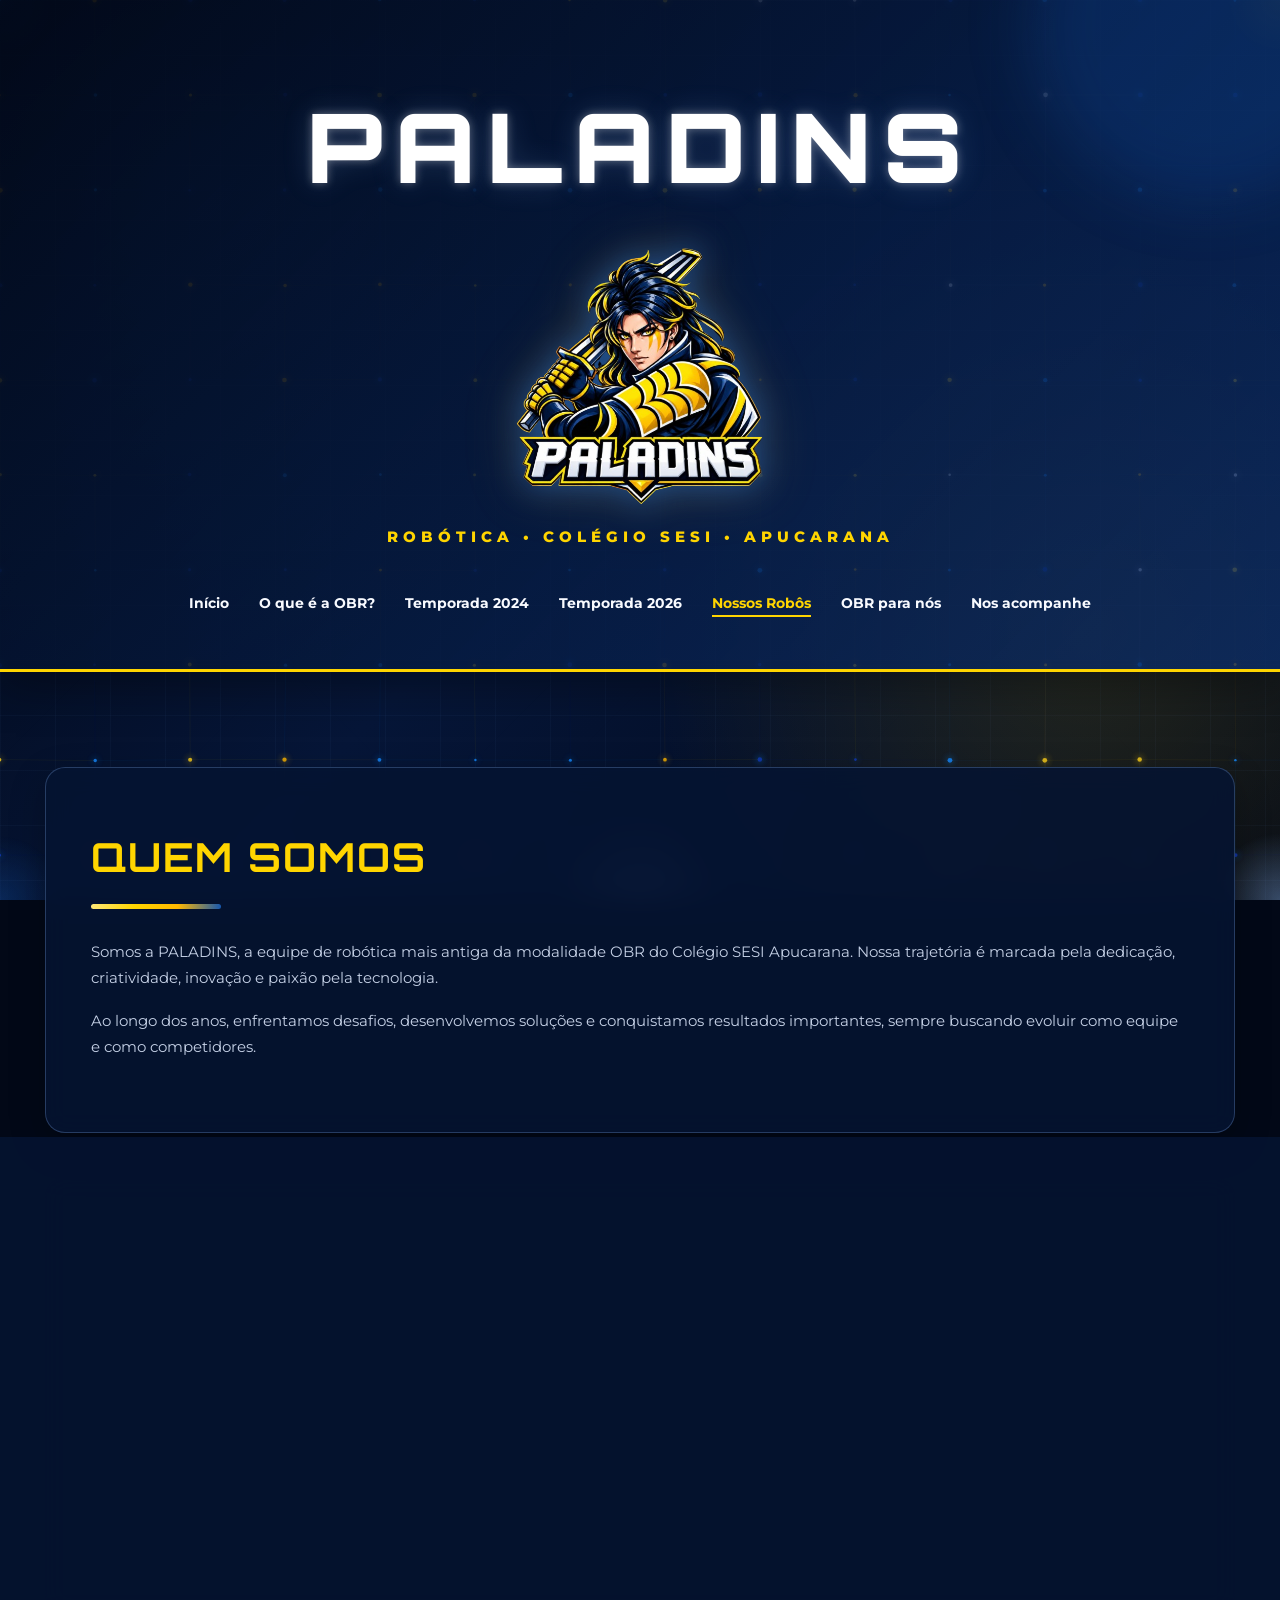
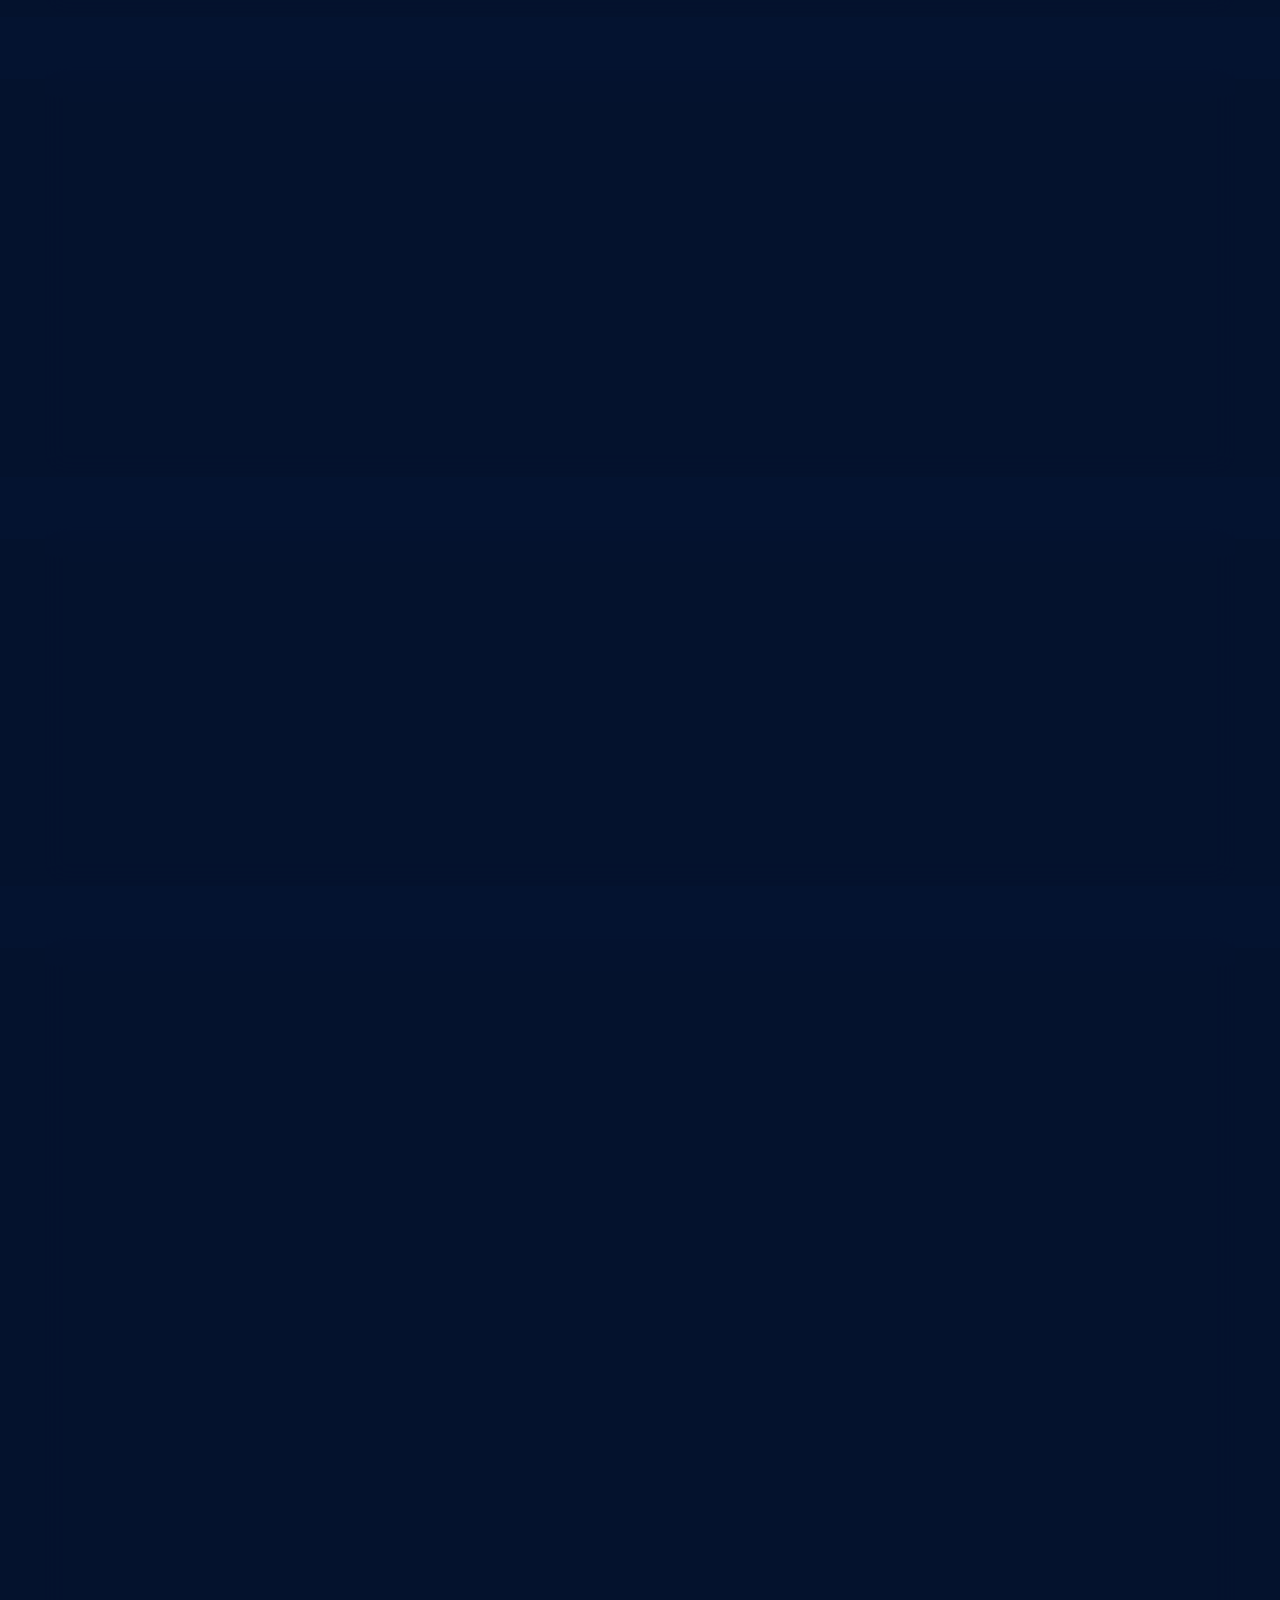
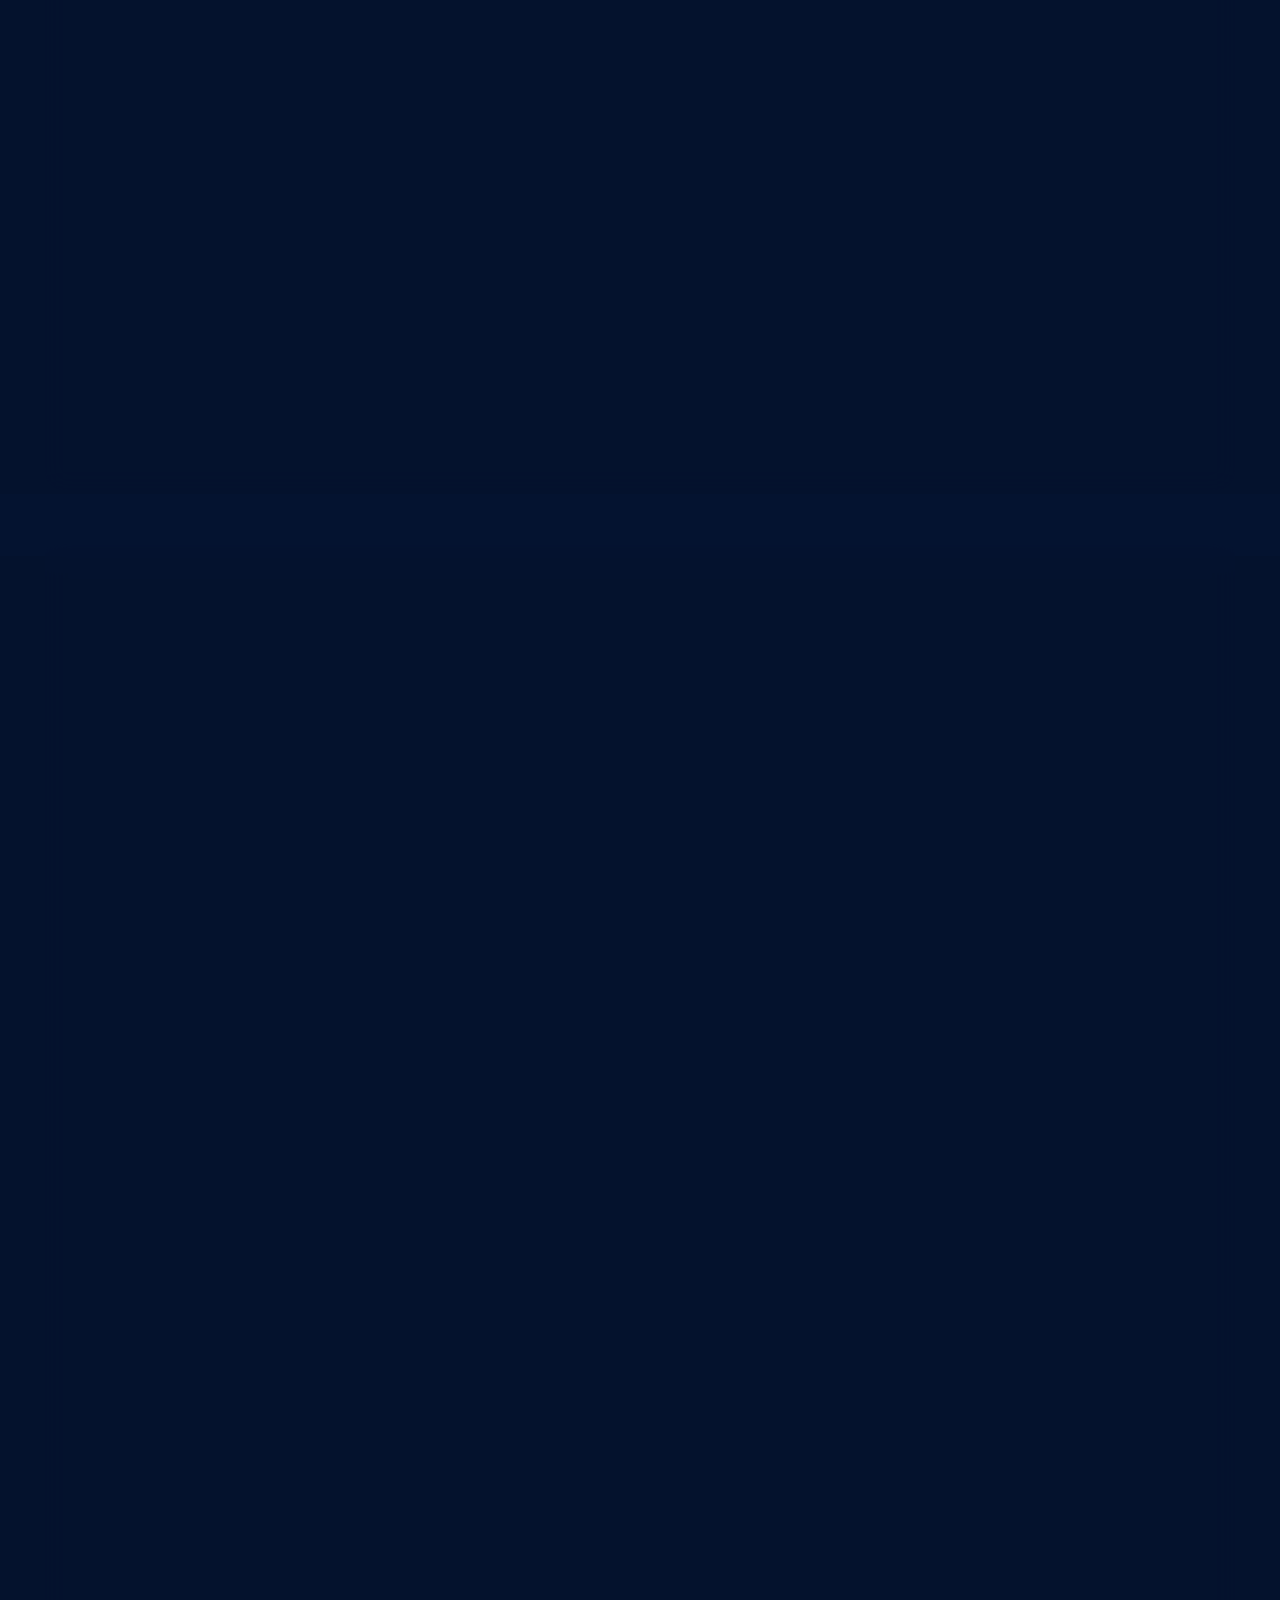
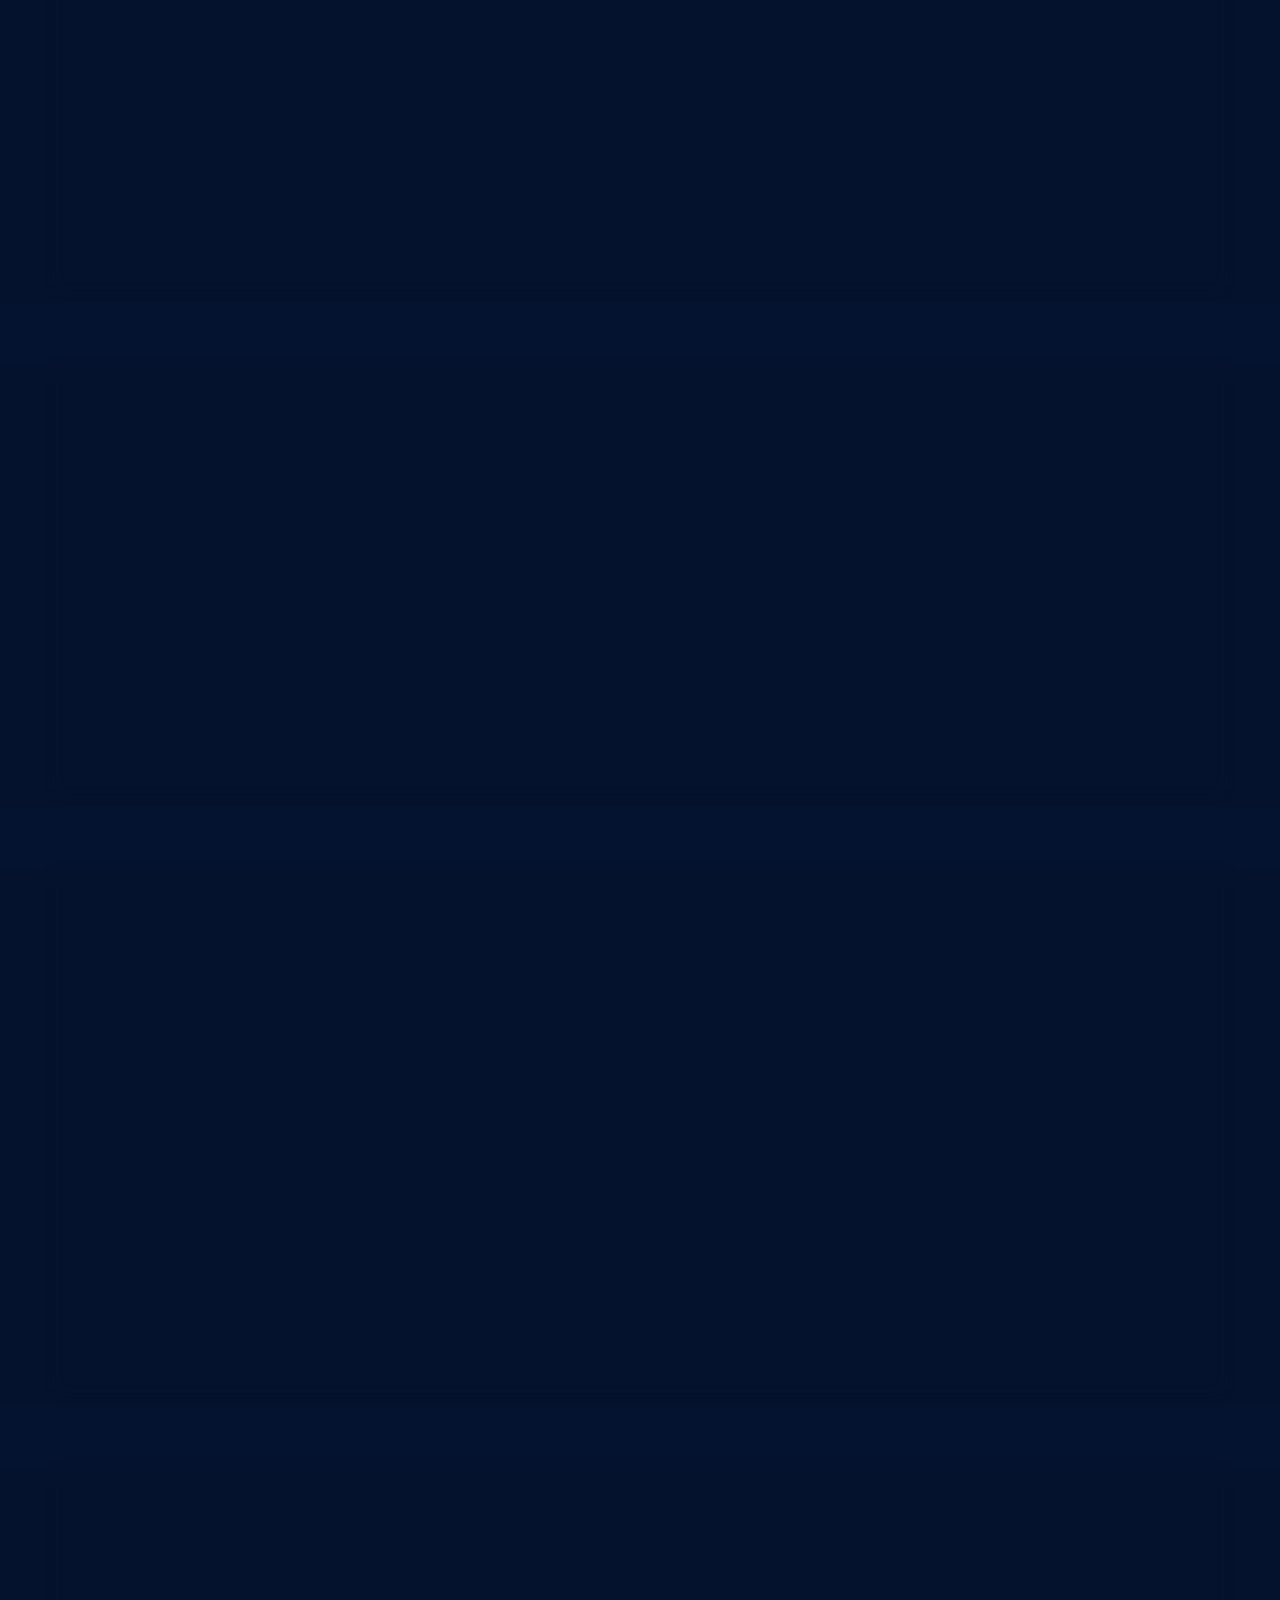
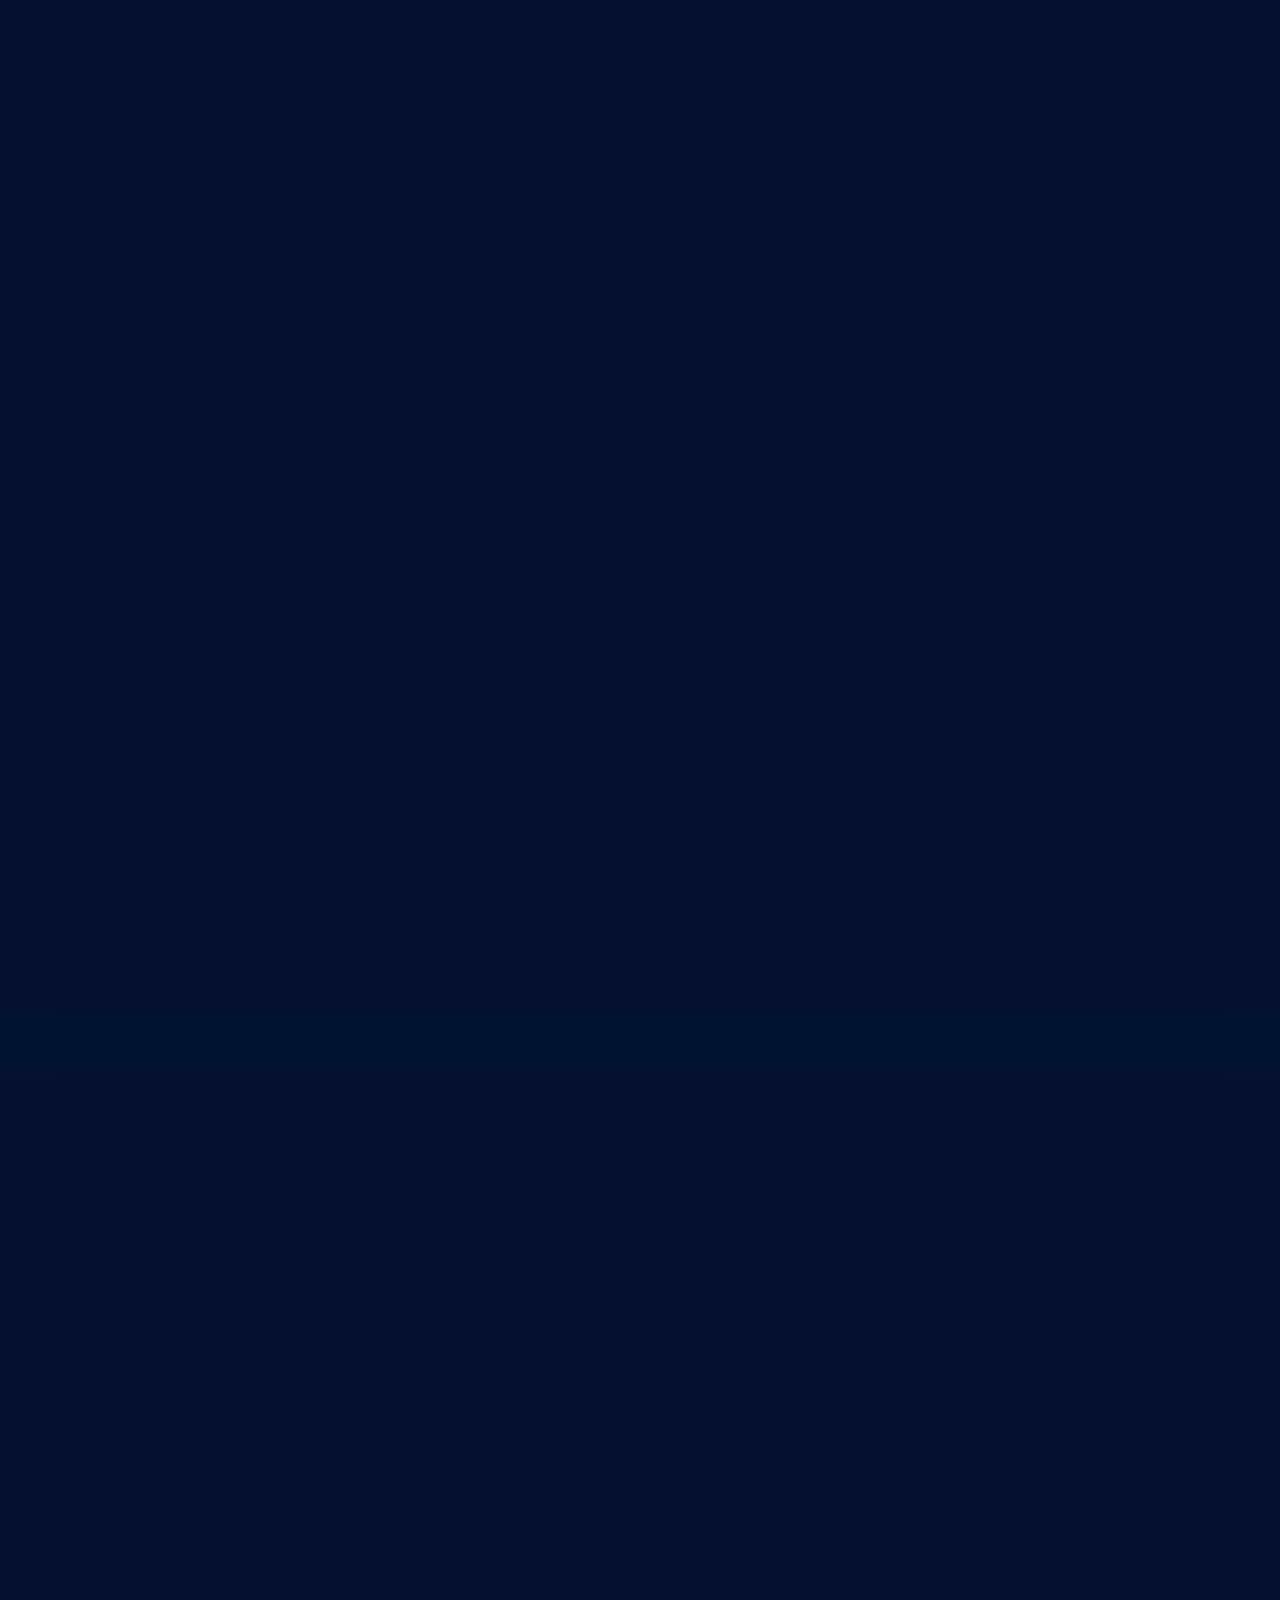
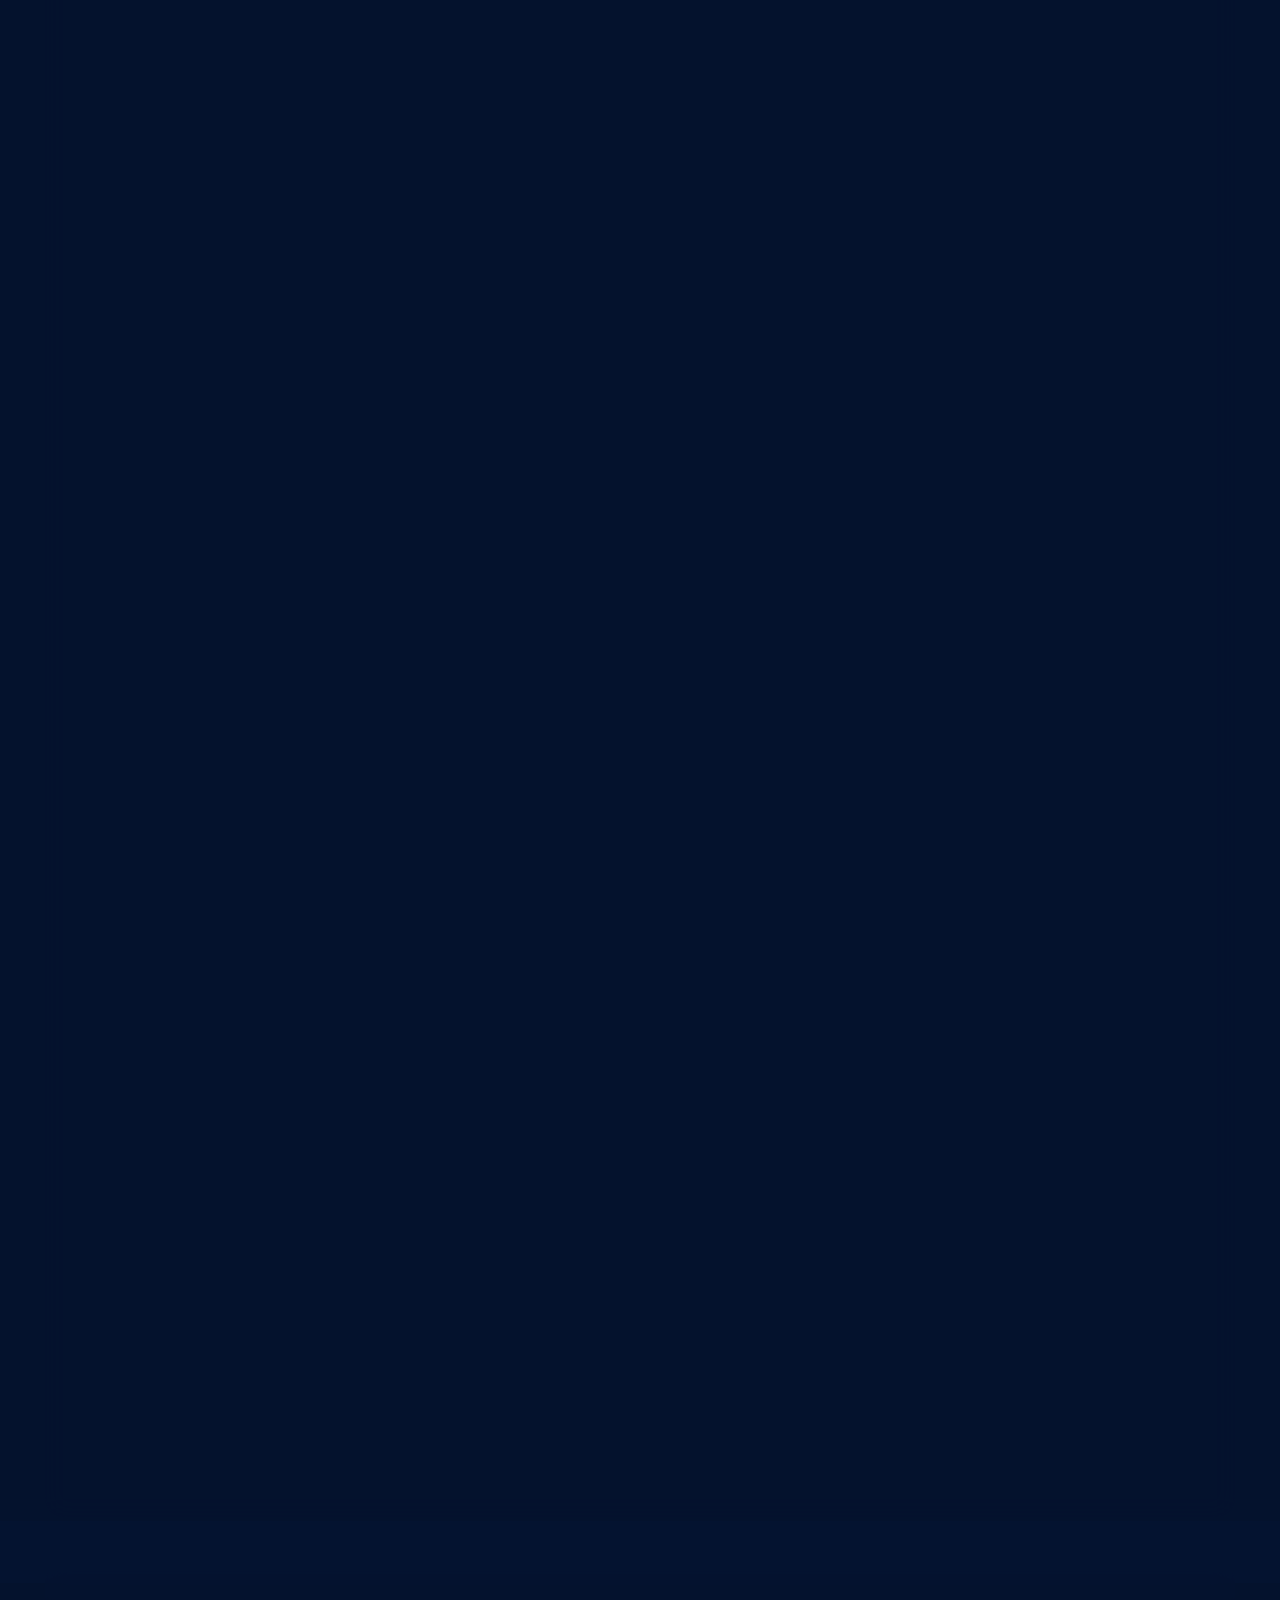
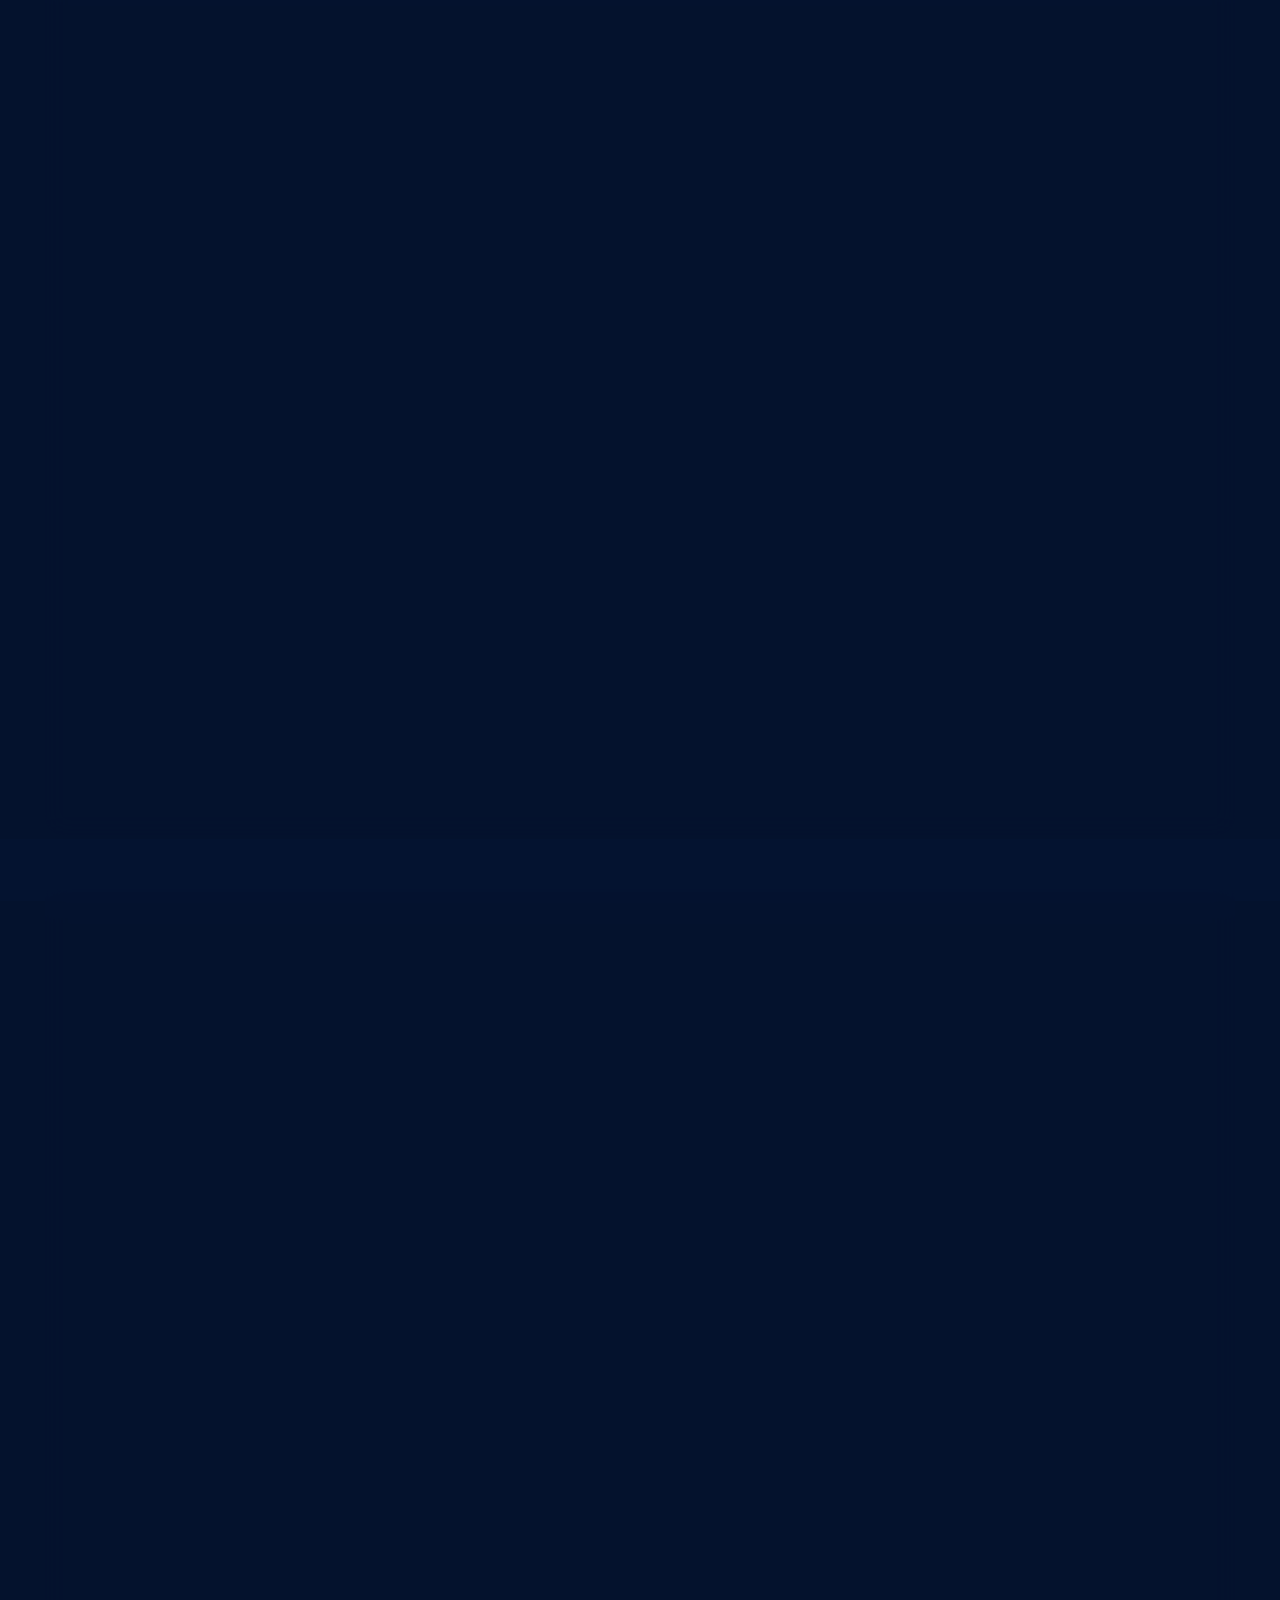
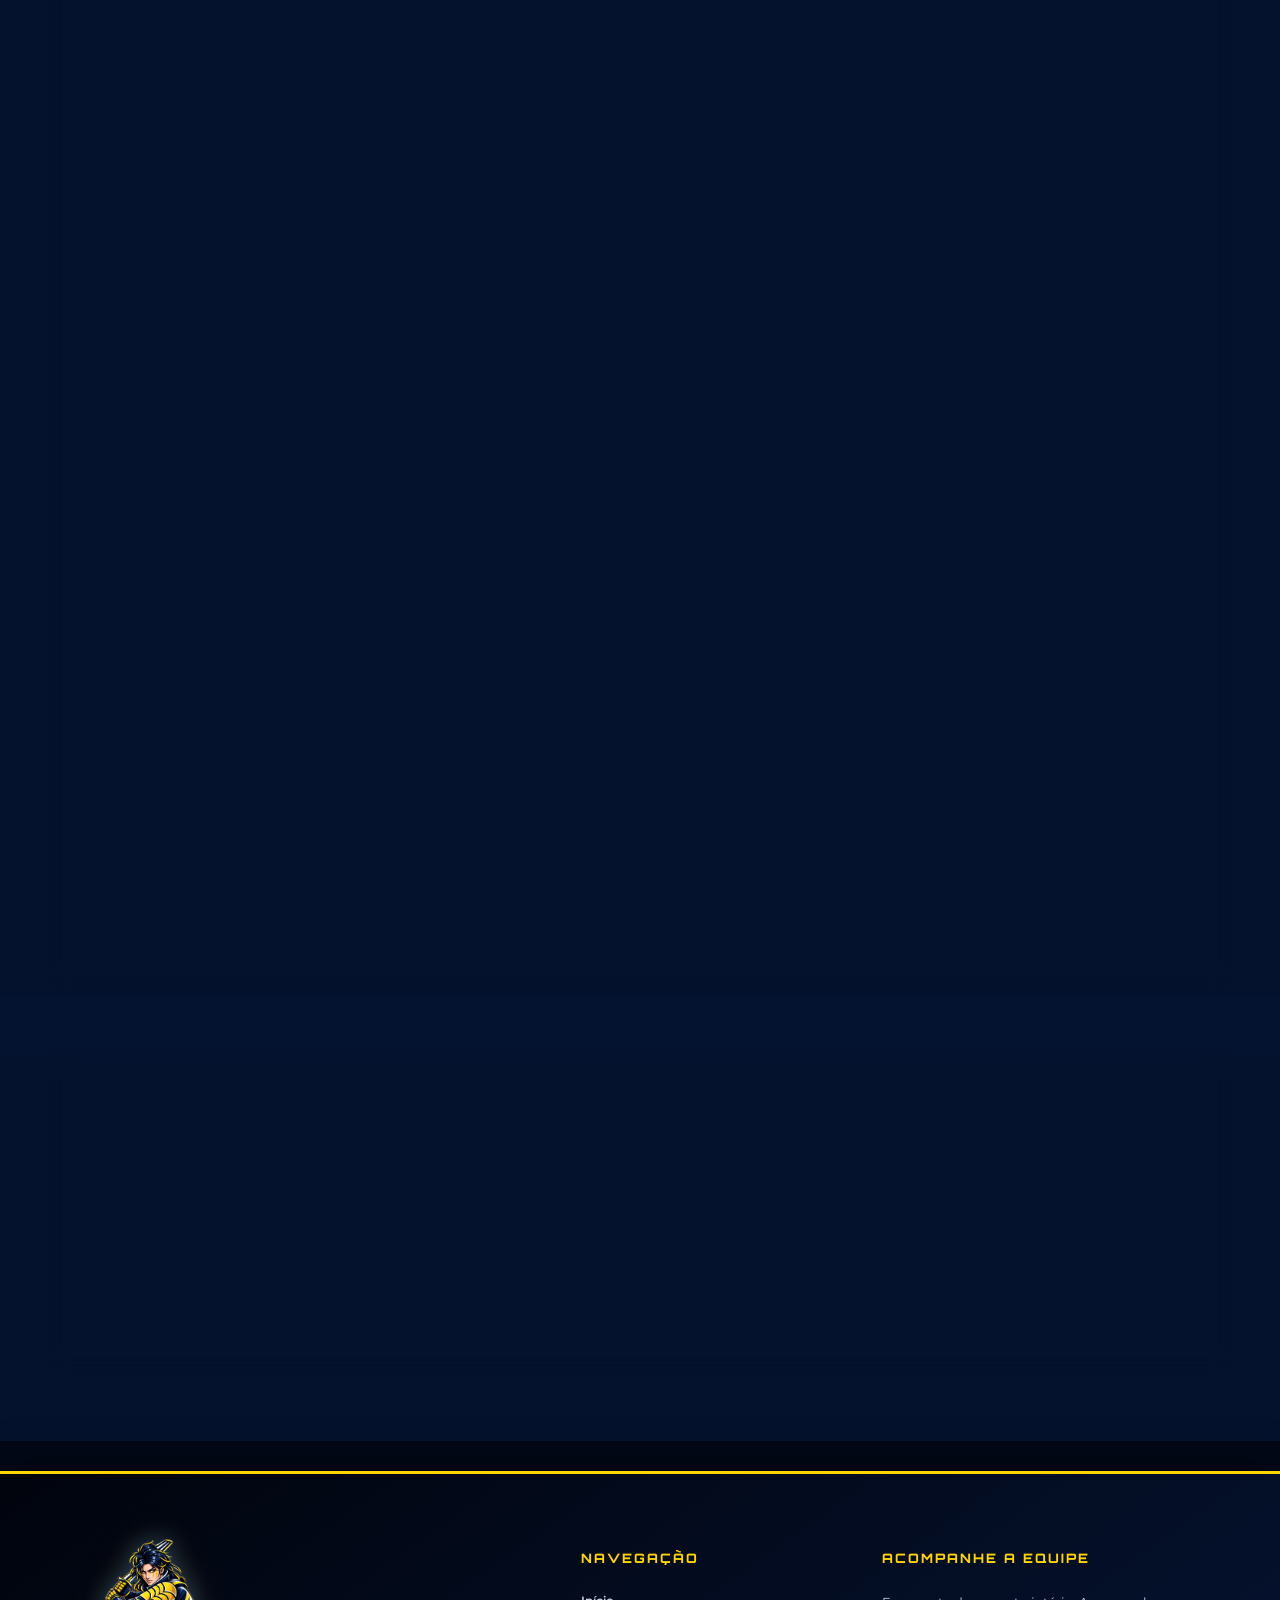
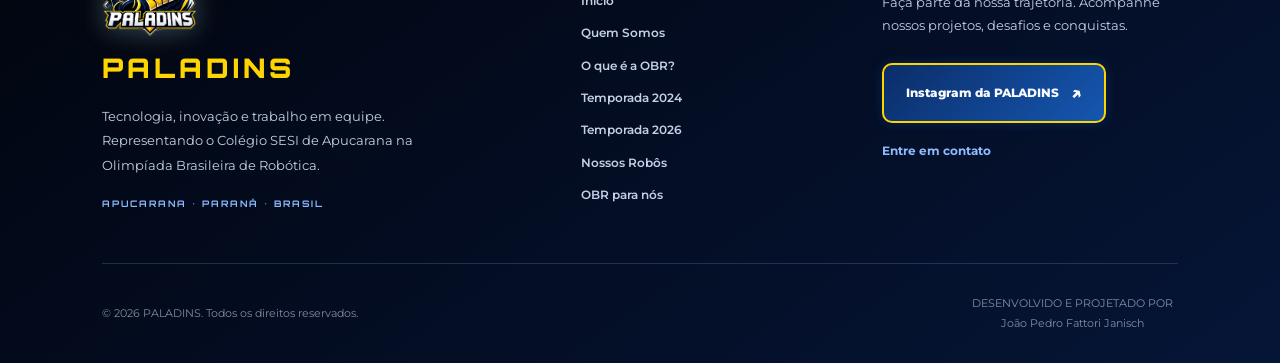
==== index.html @ 12ad0ab1 "arrumando erros gerail" ====
<!DOCTYPE html>
<html lang="pt-BR">


<head>
    <meta charset="UTF-8">
    <meta name="viewport" content="width=device-width, initial-scale=1.0">

    <meta name="description" content="Conheça a PALADINS, equipe de robótica do Colégio SESI de Apucarana, Paraná. Descubra nossa história, conquistas na Olimpíada Brasileira de Robótica (OBR), integrantes e evolução dos nossos robôs.">

    <link rel="icon" type="image/png" sizes="512x512" href="/Site-PALADINS/img/favicon.png?v=2">

    <meta name="keywords" content="PALADINS, equipe PALADINS, robótica, Colégio SESI, Apucarana, OBR, Olimpíada Brasileira de Robótica, robótica educacional, LEGO Spike Prime, LEGO Mindstorms EV3">

    <meta name="author" content="Equipe PALADINS">
    <meta name="robots" content="index, follow">
    <meta name="theme-color" content="#071A52">

    <meta property="og:type" content="website">
    <meta property="og:title" content="PALADINS | Equipe de Robótica do Colégio SESI">
    <meta property="og:description" content="Conheça a trajetória, os integrantes, os robôs e as conquistas da PALADINS na Olimpíada Brasileira de Robótica.">
    <meta property="og:locale" content="pt_BR">

    <title>PALADINS | Equipe de Robótica do Colégio SESI de Apucarana</title>

    <link rel="preconnect" href="https://fonts.googleapis.com">
    <link rel="preconnect" href="https://fonts.gstatic.com" crossorigin>

    <link href="https://fonts.googleapis.com/css2?family=Dancing+Script:wght@600;700&display=swap" rel="stylesheet">

    <link rel="stylesheet" href="./styles.css">
</head>


<body>

    <canvas id="fundo-interativo" aria-hidden="true"></canvas>

    <!-- CABEÇALHO -->

    <header id="inicio">

        <h1>PALADINS</h1>

        <img
            src="img/paladins_logo.png.png"
            alt="Logotipo oficial da equipe PALADINS de robótica do Colégio SESI"
            class="logo-equipe"
            fetchpriority="high"
        >

        <p>ROBÓTICA • COLÉGIO SESI • APUCARANA</p>

        <nav aria-label="Navegação principal">
            <ul>
                <li><a href="#inicio">Início</a></li>
                <li><a href="#obr">O que é a OBR?</a></li>
                <li><a href="#temporada-2024">Temporada 2024</a></li>
                <li><a href="#temporada-2026">Temporada 2026</a></li>
                <li><a href="#robo">Nossos Robôs</a></li>
                <li><a href="#depoimentos">OBR para nós</a></li>
                <li><a href="#nos-acompanhe">Nos acompanhe</a></li>
            </ul>
        </nav>

    </header>


    <!-- CONTEÚDO PRINCIPAL -->

    <main id="conteudo-principal">

        <!-- 1. APRESENTAÇÃO -->

        <section id="apresentacao" aria-labelledby="titulo-apresentacao">

            <h2 id="titulo-apresentacao">Quem Somos</h2>

            <p>
                Somos a PALADINS, a equipe de robótica mais antiga
                da modalidade OBR do Colégio SESI Apucarana. Nossa trajetória
                é marcada pela dedicação, criatividade, inovação
                e paixão pela tecnologia.
            </p>

            <p>
                Ao longo dos anos, enfrentamos desafios, desenvolvemos
                soluções e conquistamos resultados importantes,
                sempre buscando evoluir como equipe e como competidores.
            </p>

        </section>


        <!-- 2. O QUE É A OBR? -->

        <section id="obr" aria-labelledby="titulo-obr">

            <h2 id="titulo-obr">O Que é a OBR?</h2>

            <p>
                A Olimpíada Brasileira de Robótica (OBR) é uma
                competição educacional que busca incentivar o
                interesse dos estudantes pela ciência, tecnologia
                e engenharia por meio da robótica.
            </p>

            <p>
                Na modalidade prática, as equipes devem construir
                e programar robôs autônomos capazes de percorrer
                uma arena, seguir trajetos, superar obstáculos
                e realizar missões de resgate, simulando situações
                de emergência.
            </p>

            <p>
                Para isso, os participantes precisam aplicar
                conhecimentos de montagem, eletrônica, programação
                e estratégia, além de desenvolver criatividade,
                raciocínio lógico e trabalho em equipe.
            </p>

        </section>


        <!-- 3. TEMPORADA 2024 -->

        <section id="temporada-2024" aria-labelledby="titulo-temporada-2024">

            <h2 id="titulo-temporada-2024">Temporada 2024</h2>

            <h3>O Início de uma Grande Conquista</h3>

            <p>
                Em 2024, a PALADINS participou da Olimpíada Brasileira
                de Robótica utilizando o LEGO Mindstorms EV3.
                Foi uma temporada de muito aprendizado, dedicação
                e desenvolvimento de habilidades em montagem,
                programação e estratégia.
            </p>

            <p>
                Durante essa jornada, trabalhamos juntos para
                construir e aperfeiçoar nosso robô, enfrentando
                os desafios da competição e buscando alcançar
                os melhores resultados.
            </p>

        </section>


        <!-- 4. CONQUISTAS 2024 -->

        <section id="conquistas-2024" aria-labelledby="titulo-conquistas-2024">

            <h2 id="titulo-conquistas-2024">Conquistas de 2024</h2>

            <article>

                <h3>Campeões Regionais N2</h3>

                <p>
                    Em 2024, a PALADINS conquistou o primeiro lugar
                    no campeonato N2 da fase Regional, demonstrando
                    dedicação, estratégia e trabalho em equipe.
                </p>

                <p>
                    Essa conquista marcou nossa trajetória e
                    fortaleceu nossa vontade de continuar evoluindo
                    na robótica.
                </p>

            </article>

        </section>


        <!-- 5. EQUIPE 2024 -->

        <section id="equipe-2024" aria-labelledby="titulo-equipe-2024">

            <h2 id="titulo-equipe-2024">Equipe PALADINS 2024</h2>

            <figure>

                <img
                    src="./img/Paladins 2024.jpeg"
                    alt="Fotografia dos integrantes da equipe PALADINS durante a temporada de robótica de 2024"
                    loading="lazy"
                >

                <figcaption>
                    PALADINS — Temporada 2024
                </figcaption>

            </figure>

        </section>


        <!-- 6. INTEGRANTES 2024 -->

        <section id="integrantes-2024" aria-labelledby="titulo-integrantes-2024">

            <h2 id="titulo-integrantes-2024">Integrantes de 2024</h2>

            <article class="card-membro">

                <img
                    src="./img/Pedro 2024.png"
                    alt="Pedro Matheus Neto, integrante da PALADINS em 2024"
                    class="foto-membro"
                    loading="lazy"
                >

                <h3>Pedro Matheus Neto</h3>

                <p>
                    <strong>Função:</strong> Programador e soltador.
                </p>

                <a
                    href="https://www.instagram.com/pedromatheusneto1/"
                    target="_blank"
                    rel="noopener noreferrer"
                    class="botao-instagram"
                    aria-label="Instagram de Pedro Matheus Neto"
                >
                    Instagram
                </a>

            </article>


            <article class="card-membro">

                <img
                    src="./img/Cauê 2024.png"
                    alt="Cauê Gabriel Carvalho da Silva, integrante da PALADINS em 2024"
                    class="foto-membro"
                    loading="lazy"
                >

                <h3>Cauê Gabriel Carvalho da Silva</h3>

                <p>
                    <strong>Função:</strong> Montador.
                </p>

                <a
                    href="https://www.instagram.com/cauegabrielcs/"
                    target="_blank"
                    rel="noopener noreferrer"
                    class="botao-instagram"
                    aria-label="Instagram de Cauê Gabriel Carvalho da Silva"
                >
                    Instagram
                </a>

            </article>


            <article class="card-membro">

                <img
                    src="./img/João 2024.png"
                    alt="João Pedro Fattori Janisch, integrante da PALADINS em 2024"
                    class="foto-membro"
                    loading="lazy"
                >

                <h3>João Pedro Fattori Janisch</h3>

                <p>
                    <strong>Função:</strong> Programador principal.
                </p>

                <a
                    href="https://www.instagram.com/fattorijo_/"
                    target="_blank"
                    rel="noopener noreferrer"
                    class="botao-instagram"
                    aria-label="Instagram de João Pedro Fattori Janisch"
                >
                    Instagram
                </a>

            </article>

        </section>


        <!-- 7. TEMPORADA 2026 -->

        <section id="temporada-2026" aria-labelledby="titulo-temporada-2026">

            <h2 id="titulo-temporada-2026">Temporada 2026</h2>

            <h3>Uma Nova Fase, Novos Desafios</h3>

            <p>
                Em 2026, a PALADINS iniciou uma nova temporada
                com o objetivo de superar os resultados anteriores
                e continuar evoluindo na Olimpíada Brasileira
                de Robótica.
            </p>

            <p>
                A equipe passou por mudanças, aperfeiçoou suas
                estratégias e trabalhou continuamente no
                desenvolvimento de um robô mais compacto,
                funcional e eficiente.
            </p>

            <p>
                Foi uma temporada marcada por muito esforço,
                aprendizado e dedicação de todos os integrantes.
            </p>

        </section>


        <!-- 8. CONQUISTAS 2026 -->

        <section id="conquistas-2026" aria-labelledby="titulo-conquistas-2026">

            <h2 id="titulo-conquistas-2026">Conquistas de 2026</h2>

            <article>

                <h3>Campeões Estaduais N2</h3>

                <p>
                    Em 2026, conquistamos o primeiro lugar na
                    etapa N2 Estadual, garantindo nossa classificação
                    para o Campeonato Nacional da OBR, realizado
                    em João Pessoa, na Paraíba.
                </p>

            </article>


            <article>

                <h3>Um Marco para o Norte do Paraná</h3>

                <p>
                    A PALADINS também alcançou um marco histórico:
                    tornou-se a primeira equipe do Norte do Paraná
                    a participar da etapa Nacional da OBR.
                </p>

            </article>


            <blockquote>

                <p>
                    "Do Regional ao Estadual, e agora rumo ao Nacional.
                    Nossa história é feita de desafios, conquistas
                    e inovação!"
                </p>

            </blockquote>

        </section>


        <!-- 9. EQUIPE 2026 -->

        <section id="equipe-2026" aria-labelledby="titulo-equipe-2026">

            <h2 id="titulo-equipe-2026">Equipe PALADINS 2026</h2>

            <figure>

                <img
                    src="./img/Paladins 2026.jpeg"
                    alt="Fotografia dos integrantes da equipe PALADINS durante a temporada de robótica de 2026"
                    loading="lazy"
                >

                <figcaption>
                    PALADINS — Temporada 2026
                </figcaption>

            </figure>

        </section>


        <!-- 10. INTEGRANTES 2026 -->

        <section id="integrantes-2026" aria-labelledby="titulo-integrantes-2026">

            <h2 id="titulo-integrantes-2026">Integrantes de 2026</h2>

            <article class="card-membro">

                <img
                    src="./img/Cauê 2026.png"
                    alt="Cauê Gabriel Carvalho da Silva, integrante da PALADINS em 2026"
                    class="foto-membro"
                    loading="lazy"
                >

                <h3>Cauê Gabriel Carvalho da Silva</h3>

                <p>
                    <strong>Função:</strong> Montador.
                </p>

                <a
                    href="https://www.instagram.com/cauegabrielcs/"
                    target="_blank"
                    rel="noopener noreferrer"
                    class="botao-instagram"
                    aria-label="Instagram de Cauê Gabriel Carvalho da Silva"
                >
                    Instagram
                </a>

            </article>


            <article class="card-membro">

                <img
                    src="./img/Clara 2026.png"
                    alt="Clara Beatriz Kern Marques, integrante da PALADINS em 2026"
                    class="foto-membro"
                    loading="lazy"
                >

                <h3>Clara Beatriz Kern Marques</h3>

                <p>
                    <strong>Função:</strong> Marketing.
                </p>

                <a
                    href="https://www.instagram.com/clarabeatrixz_/"
                    target="_blank"
                    rel="noopener noreferrer"
                    class="botao-instagram"
                    aria-label="Instagram de Clara Beatriz Kern Marques"
                >
                    Instagram
                </a>

            </article>


            <article class="card-membro">

                <img
                    src="./img/João 2026.png"
                    alt="João Pedro Fattori Janisch, integrante da PALADINS em 2026"
                    class="foto-membro"
                    loading="lazy"
                >

                <h3>João Pedro Fattori Janisch</h3>

                <p>
                    <strong>Função:</strong> Programador.
                </p>

                <a
                    href="https://www.instagram.com/fattorijo_/"
                    target="_blank"
                    rel="noopener noreferrer"
                    class="botao-instagram"
                    aria-label="Instagram de João Pedro Fattori Janisch"
                >
                    Instagram
                </a>

            </article>


            <article class="card-membro">

                <img
                    src="./img/Duda 2026.png"
                    alt="Maria Eduarda Veroneze de Mello, integrante da PALADINS em 2026"
                    class="foto-membro"
                    loading="lazy"
                >

                <h3>Maria Eduarda Veroneze de Mello</h3>

                <p>
                    <strong>Função:</strong> Soltadora.
                </p>

                <a
                    href="https://www.instagram.com/duda__veroneze/"
                    target="_blank"
                    rel="noopener noreferrer"
                    class="botao-instagram"
                    aria-label="Instagram de Maria Eduarda Veroneze de Mello"
                >
                    Instagram
                </a>

            </article>

        </section>


        <!-- 11. A EVOLUÇÃO DO NOSSO ROBÔ -->

        <section id="robo" aria-labelledby="titulo-robo">

            <h2 id="titulo-robo">A evolução do nosso robô</h2>

            <p>
                A evolução da PALADINS também pode ser observada
                na construção dos nossos robôs. A cada temporada,
                buscamos melhorar nossos projetos, aprimorar
                nossas estratégias e explorar novas possibilidades.
            </p>

            <h3>Transição para o LEGO Spike Prime</h3>

            <p>
                Em 2024 utilizamos o LEGO Mindstorms EV3 e posteriormente,
                migramos para o LEGO Spike Prime, uma plataforma mais recente,
                com sensores e motores que ampliaram nossas possibilidades
                de construção e programação.
            </p>

            <h3>Temporada 2026 — Evolução e Aperfeiçoamento</h3>

            <p>
                Durante a temporada de 2026, nosso robô passou
                por diversas reconstruções e melhorias.
                Trabalhamos continuamente para alcançar uma
                estrutura mais compacta, funcional e eficiente,
                aproveitando da melhor maneira os recursos
                disponíveis.
            </p>

            <div class="galeria-robos">

                <figure>

                    <img
                        src="./img/Robô regional 2026.png"
                        alt="Robô da equipe PALADINS utilizado na fase Regional da OBR de 2026"
                        loading="lazy"
                    >

                    <figcaption>
                        Robô Regional 2026
                    </figcaption>

                </figure>


                <figure>

                    <img
                        src="./img/Robô estadual 2026.png"
                        alt="Robô da equipe PALADINS utilizado na fase Estadual da OBR de 2026"
                        loading="lazy"
                    >

                    <figcaption>
                        Robô Estadual 2026
                    </figcaption>

                </figure>


                <figure>

                    <img
                        src="./img/Robô nacional 2026.png"
                        alt="Robô da equipe PALADINS utilizado na etapa Nacional da OBR de 2026"
                        loading="lazy"
                    >

                    <figcaption>
                        Robô Nacional 2026
                    </figcaption>

                </figure>

            </div>

        </section>


        <!-- 12. OBR PARA NÓS -->

        <section id="depoimentos" aria-labelledby="titulo-depoimentos">

            <h2 id="titulo-depoimentos">OBR para nós</h2>

            <p>
                A robótica vai muito além de construir e programar
                robôs. Ela representa aprendizado, superação,
                amizade, responsabilidade e experiências que
                levamos para a vida.
            </p>


            <article class="card-membro">

                <img
                    src="./img/Cauê 2026.png"
                    alt="Cauê Gabriel Carvalho da Silva"
                    class="foto-membro"
                    loading="lazy"
                >

                <h3>Cauê Gabriel</h3>

                <blockquote>

                    <p>
                        "A OBR foi uma experiência muito marcante para mim. Foi um lugar onde pude me descobrir melhor, evoluir e fazer várias amizades novas. Ela me proporcionou mais conhecimento sobre as áreas tecnológicas envolvidas na robótica e me ensinou a ter persistência diante das dificuldades. Além disso, desenvolvi minha criatividade e comunicação, criando também mais confiança e conforto dentro dessa área."
                    </p>

                </blockquote>

            </article>


            <article class="card-membro">

                <img
                    src="./img/Clara 2026.png"
                    alt="Clara Beatriz Kern Marques"
                    class="foto-membro"
                    loading="lazy"
                >

                <h3>Clara Beatriz</h3>

                <blockquote>

                    <p>
                        "A robótica para mim abriu várias portas na minha vida, me proporcionou amizades e vários momentos com os meus amigos, tanto na OBR quanto em outros eventos de robótica. Ganhar o prêmio na competição foi um momento incrível e cheio de emoções, e tenho certeza que essa competição vai abrir outras portas em minha vida! Sou muito grata por tudo!🤍"
                    </p>

                </blockquote>

            </article>


            <article class="card-membro">

                <img
                    src="./img/João 2026.png"
                    alt="João Pedro Fattori Janisch"
                    class="foto-membro"
                    loading="lazy"
                >

                <h3>João Pedro</h3>

                <blockquote>

                    <p>
                        "A Robótica foi um divisor de águas na minha vida! Mudou a minha perspectiva do mundo, abriu minha mente para grandes oportunidades e através da robótica eu descobri que me esforçando sou capaz de fazer coisas que nem imagino. Nesse tempo construí amizades e vivi momentos que me acompanharão por toda a vida!"
                    </p>

                </blockquote>

            </article>


            <article class="card-membro">

                <img
                    src="./img/Duda 2026.png"
                    alt="Maria Eduarda Veroneze de Mello"
                    class="foto-membro"
                    loading="lazy"
                >

                <h3>Maria Eduarda</h3>

                <blockquote>

                    <p>
                        "Pra mim a OBR foi uma experiência inexplicável, que marcou a minha vida de diversas formas, demonstrou pra mim que todo esforço e dedicação no final vale a pena, que viver isso ao lado das pessoas certas torna tudo ainda mais especial, mostrou que a robótica é uma grande porta para novas oportunidades e novas experiências!"
                    </p>

                </blockquote>

            </article>

        </section>

        <!-- 13. NOS ACOMPANHE -->

        <section id="nos-acompanhe" aria-labelledby="titulo-contato">

            <h2 id="titulo-contato">Nos Acompanhe</h2>

            <p>
                Acompanhe nossa trajetória, nossos projetos,
                desafios e conquistas nas redes sociais.
            </p>

            <a
                href="https://www.instagram.com/"
                target="_blank"
                rel="noopener noreferrer"
                class="botao-instagram"
                aria-label="Acessar o Instagram da equipe PALADINS"
            >
                Instagram da PALADINS
            </a>

        </section>

    </main>


    <!-- RODAPÉ ORGANIZADO -->

    <footer class="rodape">

        <div class="rodape-conteudo">


            <!-- COLUNA 1: IDENTIDADE -->

            <div class="rodape-identidade">

                <img
                    src="./img/paladins_logo.png.png"
                    alt="Logotipo da equipe PALADINS"
                    class="logo-rodape"
                    loading="lazy"
                >

                <h2>PALADINS</h2>

                <p>
                    Tecnologia, inovação e trabalho em equipe.
                    Representando o Colégio SESI de Apucarana
                    na Olimpíada Brasileira de Robótica.
                </p>

                <span class="rodape-localizacao">
                    APUCARANA • PARANÁ • BRASIL
                </span>

            </div>


            <!-- COLUNA 2: NAVEGAÇÃO -->

            <nav class="rodape-links" aria-label="Navegação do rodapé">

                <h3>NAVEGAÇÃO</h3>

                <a href="#inicio">Início</a>

                <a href="#apresentacao">Quem Somos</a>

                <a href="#obr">O que é a OBR?</a>

                <a href="#temporada-2024">Temporada 2024</a>

                <a href="#temporada-2026">Temporada 2026</a>

                <a href="#robo">Nossos Robôs</a>

                <a href="#depoimentos">OBR para nós</a>

            </nav>


            <!-- COLUNA 3: CONTATO -->

            <div class="rodape-redes" id="nos-acompanhe">

                <h3>ACOMPANHE A EQUIPE</h3>

                <p>
                    Faça parte da nossa trajetória.
                    Acompanhe nossos projetos, desafios
                    e conquistas.
                </p>

                <a
                    href="https://www.instagram.com/paladins_obr/"
                    target="_blank"
                    rel="noopener noreferrer"
                    class="botao-instagram-rodape"
                    aria-label="Acessar o Instagram da equipe PALADINS"
                >
                    <span>Instagram da PALADINS</span>
                    <span aria-hidden="true">↗</span>
                </a>

                <a href="#contato">
                    Entre em contato
                </a>

            </div>

        </div>


        <!-- DIVISÃO INFERIOR -->

        <div class="rodape-inferior">

            <p class="rodape-direitos">
                © 2026 PALADINS. Todos os direitos reservados.
            </p>


            <!-- ASSINATURA DO DESENVOLVEDOR -->

            <div class="assinatura">

                <span class="assinatura-titulo">
                    DESENVOLVIDO E PROJETADO POR
                </span>

                <span class="assinatura-nome">
                    João Pedro Fattori Janisch
                </span>

            </div>

        </div>

    </footer>


    <!-- JAVASCRIPT -->

    <script src="./script.js"></script>

</body>
</html>
---- styles.css ----
/* =========================================
   1. IMPORTAÇÃO DE FONTES
========================================= */

@import url('https://fonts.googleapis.com/css2?family=Montserrat:wght@400;500;600;700;800&family=Orbitron:wght@500;600;700;800;900&family=Dancing+Script:wght@600;700&display=swap');


/* =========================================
   2. PALETA DE CORES — PALADINS
========================================= */

:root {
    /* AZUIS */
    --azul-escuro: #020817;
    --azul-profundo: #061638;
    --azul-royal: #0B2D69;
    --azul-eletrico: #1557B0;
    --azul-claro: #8DBBFF;

    /* AMARELOS E DOURADOS */
    --amarelo: #FFD500;
    --dourado: #FFB800;
    --dourado-claro: #FFE878;

    /* CORES NEUTRAS */
    --branco: #F8FAFF;
    --cinza: #C4D0E5;

    /* CARDS */
    --fundo-card: rgba(5, 20, 49, 0.88);
    --borda-card: rgba(141, 187, 255, 0.25);

    --transicao: 0.35s ease;
}


/* =========================================
   3. RESET GLOBAL
========================================= */

* {
    margin: 0;
    padding: 0;
    box-sizing: border-box;
}

html {
    scroll-behavior: smooth;
    scroll-padding-top: 110px;
}

body {
    font-family: 'Montserrat', sans-serif;
    background: var(--azul-escuro);
    color: var(--branco);
    line-height: 1.7;
    overflow-x: hidden;
    isolation: isolate;
    position: relative;
    min-height: 100vh;
}


/* =========================================
   4. FUNDO BASE
========================================= */

body::before {
    content: "";
    position: fixed;
    inset: 0;
    z-index: -2;
    pointer-events: none;

    background:
        radial-gradient(circle at 15% 20%,
            rgba(21, 87, 176, 0.30),
            transparent 38%),

        radial-gradient(circle at 85% 70%,
            rgba(255, 213, 0, 0.13),
            transparent 35%),

        linear-gradient(
            135deg,
            #01040D,
            #061638,
            #020817
        );
}


/* =========================================
   5. MALHA DIGITAL + MÚLTIPLAS LUZES
========================================= */

body::after {
    content: "";
    position: fixed;
    inset: 0;
    z-index: -1;
    pointer-events: none;

    background-image:
        radial-gradient(circle 90px,
            rgba(141, 187, 255, 0.35),
            transparent 75%),

        radial-gradient(circle 75px,
            rgba(21, 87, 176, 0.35),
            transparent 75%),

        radial-gradient(circle 110px,
            rgba(141, 187, 255, 0.25),
            transparent 75%),

        radial-gradient(circle 70px,
            rgba(255, 213, 0, 0.20),
            transparent 75%),

        radial-gradient(circle 85px,
            rgba(21, 87, 176, 0.30),
            transparent 75%),

        linear-gradient(
            rgba(141, 187, 255, 0.035) 1px,
            transparent 1px
        ),

        linear-gradient(
            90deg,
            rgba(141, 187, 255, 0.035) 1px,
            transparent 1px
        );

    background-size:
        200% 200%,
        200% 200%,
        200% 200%,
        200% 200%,
        200% 200%,
        55px 55px,
        55px 55px;

    background-position:
        0% 0%,
        100% 100%,
        50% 0%,
        0% 100%,
        100% 0%,
        0 0,
        0 0;

    background-repeat:
        no-repeat,
        no-repeat,
        no-repeat,
        no-repeat,
        no-repeat,
        repeat,
        repeat;

    animation: luzMultiplas 35s ease-in-out infinite alternate;
}

@keyframes luzMultiplas {
    0% {
        background-position:
            0% 0%, 100% 100%, 50% 0%,
            0% 100%, 100% 0%, 0 0, 0 0;
    }

    25% {
        background-position:
            35% 25%, 70% 65%, 80% 30%,
            25% 75%, 90% 45%, 0 0, 0 0;
    }

    50% {
        background-position:
            100% 50%, 0% 30%, 30% 100%,
            80% 20%, 15% 80%, 0 0, 0 0;
    }

    75% {
        background-position:
            65% 100%, 40% 0%, 0% 50%,
            100% 80%, 55% 20%, 0 0, 0 0;
    }

    100% {
        background-position:
            20% 70%, 100% 20%, 70% 60%,
            40% 0%, 0% 100%, 0 0, 0 0;
    }
}


/* =========================================
   6. FUNDO INTERATIVO
========================================= */

#fundo-interativo {
    position: fixed;
    inset: 0;
    width: 100%;
    height: 100%;
    z-index: 0;
    pointer-events: none;
    opacity: 0.9;
}

header,
main,
footer {
    position: relative;
    z-index: 1;
}


/* =========================================
   7. SELEÇÃO DE TEXTO
========================================= */

::selection {
    background: var(--amarelo);
    color: var(--azul-escuro);
}


/* =========================================
   8. CABEÇALHO
========================================= */

header {
    position: relative;
    min-height: 550px;
    padding: 65px 7% 45px;

    display: flex;
    flex-direction: column;
    align-items: center;
    justify-content: center;

    text-align: center;
    overflow: hidden;

    background:
        linear-gradient(
            135deg,
            rgba(2, 8, 23, 0.92),
            rgba(11, 45, 105, 0.78)
        );

    border-bottom: 3px solid var(--amarelo);

    box-shadow:
        0 10px 45px rgba(0, 0, 0, 0.4);
}

header h1 {
    font-family: 'Orbitron', sans-serif;
    font-size: clamp(3rem, 8vw, 6rem);
    font-weight: 900;
    letter-spacing: 12px;
    color: #FFFFFF;

    text-shadow:
        0 0 10px rgba(255, 255, 255, 0.35),
        0 0 30px rgba(141, 187, 255, 0.2);

    transition: var(--transicao);
}

header h1:hover {
    color: var(--amarelo);

    text-shadow:
        0 0 10px rgba(255, 213, 0, 0.7),
        0 0 30px rgba(255, 184, 0, 0.5);
}

.logo-equipe {
    width: 250px;
    height: auto;
    margin: 20px 0;

    object-fit: contain;
    background: transparent;

    filter:
        drop-shadow(0 0 15px rgba(21, 87, 176, 0.7))
        drop-shadow(0 0 25px rgba(255, 184, 0, 0.2));

    transition: transform 0.5s ease;
}

.logo-equipe:hover {
    transform: scale(1.08) rotate(3deg);
}

header > p {
    color: var(--amarelo);
    font-size: 15px;
    font-weight: 800;
    letter-spacing: 5px;
    margin-bottom: 35px;
}


/* =========================================
   9. NAVEGAÇÃO
========================================= */

header nav {
    width: 100%;
    max-width: 1200px;
}

header nav ul {
    display: flex;
    justify-content: center;
    align-items: center;
    flex-wrap: wrap;
    gap: 30px;
    list-style: none;
}

header nav a {
    display: inline-block;
    position: relative;
    padding: 8px 0;

    color: var(--branco);
    text-decoration: none;
    font-size: 14px;
    font-weight: 700;

    background: transparent;
    border: none;
    border-radius: 0;

    transition: var(--transicao);
}

header nav a:hover,
header nav a.link-ativo {
    color: var(--amarelo);

    text-decoration: underline;
    text-decoration-color: var(--amarelo);
    text-decoration-thickness: 2px;
    text-underline-offset: 7px;
}

header nav a:focus-visible {
    outline: 2px solid var(--amarelo);
    outline-offset: 6px;
}


/* =========================================
   10. CONTEÚDO PRINCIPAL
========================================= */

main {
    width: 100%;
    max-width: 1250px;
    margin: 0 auto;
    padding: 50px 30px;
}

section {
    position: relative;
    margin: 45px 0;
    padding: 55px 45px;

    background: var(--fundo-card);

    border: 1px solid var(--borda-card);
    border-radius: 20px;

    box-shadow:
        0 12px 35px rgba(0, 0, 0, 0.25);

    backdrop-filter: blur(12px);

    transition:
        border-color 0.4s ease,
        box-shadow 0.4s ease,
        transform 0.4s ease;
}

section:hover {
    border-color: rgba(255, 213, 0, 0.65);

    box-shadow:
        0 15px 45px rgba(0, 0, 0, 0.3),
        0 0 25px rgba(21, 87, 176, 0.2);
}


/* =========================================
   11. TÍTULOS E TEXTOS
========================================= */

h2 {
    font-family: 'Orbitron', sans-serif;
    font-size: clamp(1.6rem, 4vw, 2.5rem);
    color: var(--amarelo);
    margin-bottom: 30px;
    text-transform: uppercase;
    letter-spacing: 2px;
    position: relative;
    padding-bottom: 18px;
}

h2::after {
    content: "";
    position: absolute;
    left: 0;
    bottom: 0;

    width: 130px;
    height: 5px;

    background: linear-gradient(
        90deg,
        #FFE878,
        #FFD500,
        #FFB800,
        #1557B0
    );

    border-radius: 10px;

    transition: width 0.4s ease;
}

section:hover h2::after {
    width: 165px;
}

h3 {
    font-family: 'Orbitron', sans-serif;
    font-size: 1.25rem;
    color: var(--azul-claro);
    margin: 25px 0 15px;
}

p {
    color: var(--cinza);
    font-size: 15px;
    margin-bottom: 18px;
}

strong {
    color: var(--amarelo);
}


/* =========================================
   12. IMAGENS GERAIS
========================================= */

figure {
    margin: 30px 0;
    text-align: center;
}

figure img {
    display: block;
    width: 100%;
    max-width: 850px;
    height: auto;
    margin: 0 auto;

    border-radius: 15px;
    border: 2px solid var(--azul-eletrico);

    box-shadow:
        0 10px 30px rgba(0, 0, 0, 0.35);

    transition:
        transform 0.45s ease,
        border-color 0.45s ease,
        box-shadow 0.45s ease;
}

figure img:hover {
    transform: scale(1.015);
    border-color: var(--amarelo);

    box-shadow:
        0 0 25px rgba(21, 87, 176, 0.45);
}

figcaption {
    color: var(--dourado-claro);
    font-size: 13px;
    font-weight: 700;
    margin-top: 15px;
    letter-spacing: 1px;
}


/* =========================================
   13. CARDS DOS INTEGRANTES
========================================= */

.card-membro {
    display: grid;

    grid-template-columns: minmax(0, 1fr) 260px;
    grid-template-rows: auto auto auto;

    align-items: center;
    column-gap: 35px;

    min-height: 310px;
    margin: 35px 0;

    padding: 30px 20px 0 25px;

    text-align: left;

    background:
        linear-gradient(
            145deg,
            rgba(11, 45, 105, 0.45),
            rgba(2, 8, 23, 0.95)
        );

    border: 1px solid var(--amarelo);
    border-radius: 18px;

    box-shadow:
        0 10px 30px rgba(0, 0, 0, 0.3);

    transition:
        transform 0.45s ease,
        border-color 0.45s ease,
        box-shadow 0.45s ease;
}

.card-membro:hover {
    transform: translateY(-5px);
    border-color: var(--azul-claro);

    box-shadow:
        0 15px 35px rgba(0, 0, 0, 0.4),
        0 0 20px rgba(21, 87, 176, 0.25);
}


/* =========================================
   14. FOTOS DOS INTEGRANTES
========================================= */

.card-membro .foto-membro {
    grid-column: 2;
    grid-row: 1 / 4;

    justify-self: center;
    align-self: end;

    position: relative;

    width: 260px;
    height: 310px;

    object-fit: contain;
    object-position: bottom center;

    border: none;
    border-radius: 0;

    filter: none;
    box-shadow: none;

    transform-origin: bottom center;

    transition:
        transform 0.45s ease,
        filter 0.45s ease;
}

.card-membro:hover .foto-membro {
    transform: scale(1.035);

    filter:
        drop-shadow(0 0 5px rgba(255, 232, 120, 0.85))
        drop-shadow(0 0 12px rgba(255, 213, 0, 0.65))
        drop-shadow(0 0 22px rgba(255, 184, 0, 0.4))
        drop-shadow(0 0 30px rgba(21, 87, 176, 0.35));
}


/* =========================================
   15. INFORMAÇÕES DOS INTEGRANTES
========================================= */

.card-membro h3 {
    grid-column: 1;
    margin: 0 0 18px;
    color: var(--amarelo);
}

.card-membro p {
    grid-column: 1;
    margin: 0 0 18px;
    text-align: justify;
}

.card-membro .botao-instagram {
    grid-column: 1;
    justify-self: start;
}


/* =========================================
   16. FOTOS DA EQUIPE DE 2026
========================================= */

#integrantes-2026 .card-membro {
    grid-template-columns: minmax(0, 1fr) 330px;
    min-height: 390px;
}

#integrantes-2026 .card-membro .foto-membro {
    width: 330px;
    height: 390px;
}

#integrantes-2026 .card-membro:hover .foto-membro {
    transform: scale(1.04);
}


/* =========================================
   17. BOTÕES DO INSTAGRAM
========================================= */

.botao-instagram {
    display: inline-flex;
    align-items: center;
    justify-content: center;

    margin-top: 15px;
    padding: 12px 25px;

    background: linear-gradient(
        135deg,
        var(--azul-royal),
        var(--azul-eletrico)
    );

    color: #FFFFFF;

    font-family: 'Montserrat', sans-serif;
    font-size: 14px;
    font-weight: 800;

    text-decoration: none;

    border: 2px solid var(--amarelo);
    border-radius: 10px;

    box-shadow:
        0 0 12px rgba(21, 87, 176, 0.4);

    transition: var(--transicao);
}

.botao-instagram:hover {
    background: var(--amarelo);
    color: var(--azul-escuro);
    transform: translateY(-4px);

    box-shadow:
        0 0 20px rgba(255, 213, 0, 0.6);
}

.botao-instagram:focus-visible {
    outline: 3px solid var(--branco);
    outline-offset: 4px;
}


/* =========================================
   18. GALERIA DOS ROBÔS
========================================= */

.galeria-robos {
    display: grid;
    grid-template-columns: repeat(auto-fit, minmax(250px, 1fr));

    gap: 25px;
    margin: 35px 0;

    align-items: center;
}

.galeria-robos figure {
    position: relative;
    z-index: 1;

    margin: 0;
    padding: 0;

    background: transparent;
    border: none;
    border-radius: 0;

    box-shadow: none;

    transition:
        transform 0.4s ease,
        filter 0.4s ease;
}

.galeria-robos figure img {
    display: block;

    width: 100%;
    height: 240px;

    object-fit: contain;

    border: none;
    border-radius: 0;

    box-shadow: none;

    transition:
        transform 0.4s ease,
        filter 0.4s ease;
}

.galeria-robos figure:hover {
    transform: scale(1.045);

    filter:
        drop-shadow(0 0 5px rgba(255, 232, 120, 0.45))
        drop-shadow(0 0 12px rgba(255, 213, 0, 0.30));

    z-index: 5;
}

.galeria-robos figure:hover img {
    transform: none;
    border: none;
    box-shadow: none;
}

.galeria-robos figcaption {
    color: var(--amarelo);
    font-family: 'Orbitron', sans-serif;
    font-size: 13px;
    font-weight: 800;
    margin-top: 12px;
}

.galeria-robos figure:not(:last-child)::after {
    content: "➜";

    position: absolute;

    top: 50%;
    right: -29px;

    transform: translateY(-50%);

    color: var(--amarelo);
    font-size: 30px;
    font-weight: 900;

    text-shadow:
        0 0 5px rgba(255, 213, 0, 0.5),
        0 0 12px rgba(255, 184, 0, 0.25);

    z-index: 10;
    pointer-events: none;
}


/* =========================================
   19. DEPOIMENTOS
========================================= */

blockquote {
    margin: 25px 0;
    padding: 25px 30px;

    background: rgba(21, 87, 176, 0.12);

    border-left: 5px solid var(--amarelo);
    border-radius: 0 12px 12px 0;
}

blockquote p {
    color: var(--branco);
    font-size: 16px;
    font-style: italic;
    font-weight: 500;
    margin-bottom: 0;
}

#depoimentos .card-membro {
    display: flex;
    flex-direction: column;
    align-items: center;
    justify-content: center;

    width: 100%;
    min-height: 275px;

    padding: 35px;
    text-align: center;
}

#depoimentos .card-membro .foto-membro {
    display: none !important;
}

#depoimentos .card-membro h3 {
    width: 100%;
    margin: 0 0 20px;
    text-align: center;
}

#depoimentos .card-membro blockquote {
    width: 100%;
    max-width: 850px;

    margin: 0 auto;
    padding: 25px 30px;

    text-align: center;

    border-left: none;
    border-top: 5px solid var(--amarelo);
    border-radius: 12px;
}

#depoimentos .card-membro blockquote p {
    width: 100%;
    text-align: center;
}

#depoimentos .card-membro > p {
    width: 100%;
    text-align: center;
}


/* =========================================
   20. CONTATO
========================================= */

#contato {
    text-align: center;

    background:
        linear-gradient(
            135deg,
            rgba(11, 45, 105, 0.55),
            rgba(2, 8, 23, 0.95)
        );

    border: 1px solid var(--amarelo);
}

#contato h2::after {
    left: 50%;
    transform: translateX(-50%);
}

#contato p {
    max-width: 650px;
    margin: 0 auto 25px;
}


/* =========================================
   21. RODAPÉ PROFISSIONAL
========================================= */

footer.rodape {
    width: 100%;
    padding: 65px 8% 25px;

    background:
        linear-gradient(
            145deg,
            rgba(1, 4, 13, 0.98),
            rgba(6, 22, 56, 0.98)
        );

    border-top: 3px solid var(--amarelo);

    backdrop-filter: blur(15px);

    box-shadow:
        0 -10px 40px rgba(0, 0, 0, 0.3);
}


/* CONTEÚDO PRINCIPAL DO RODAPÉ */

.rodape-conteudo {
    width: 100%;
    max-width: 1250px;
    margin: 0 auto;

    display: grid;

    grid-template-columns: 1.4fr 0.8fr 1fr;

    gap: 65px;

    align-items: start;

    padding-bottom: 45px;
}


/* IDENTIDADE DA EQUIPE */

.rodape-identidade {
    display: flex;
    flex-direction: column;
    align-items: flex-start;
}

.logo-rodape {
    width: 95px;
    height: auto;

    object-fit: contain;

    margin-bottom: 10px;

    filter:
        drop-shadow(0 0 10px rgba(21, 87, 176, 0.5))
        drop-shadow(0 0 15px rgba(255, 184, 0, 0.2));

    transition: transform 0.4s ease;
}

.logo-rodape:hover {
    transform: scale(1.08);
}

.rodape-identidade h2 {
    font-family: 'Orbitron', sans-serif;
    font-size: 27px;
    font-weight: 900;

    color: var(--amarelo);

    letter-spacing: 4px;

    margin-bottom: 12px;
    padding-bottom: 0;
}

.rodape-identidade h2::after {
    display: none;
}

.rodape-identidade p {
    max-width: 320px;

    font-size: 13px;
    line-height: 1.9;

    color: var(--cinza);

    margin-bottom: 10px;
}

.rodape-localizacao {
    margin-top: 8px;

    font-family: 'Orbitron', sans-serif;
    font-size: 9px;
    font-weight: 700;

    letter-spacing: 2px;

    color: var(--azul-claro);
}


/* NAVEGAÇÃO DO RODAPÉ */

.rodape-links {
    display: flex;
    flex-direction: column;
    align-items: flex-start;
}

.rodape-links h3,
.rodape-redes h3 {
    font-family: 'Orbitron', sans-serif;

    font-size: 13px;
    font-weight: 800;

    color: var(--amarelo);

    letter-spacing: 2px;

    margin: 8px 0 22px;
}

.rodape-links a {
    display: inline-block;

    color: var(--cinza);

    font-size: 12px;
    font-weight: 600;

    text-decoration: none;

    margin-bottom: 12px;

    transition:
        color 0.3s ease,
        transform 0.3s ease;
}

.rodape-links a:hover {
    color: var(--amarelo);
    transform: translateX(5px);
}


/* REDES SOCIAIS */

.rodape-redes {
    display: flex;
    flex-direction: column;
    align-items: flex-start;
}

.rodape-redes p {
    font-size: 13px;
    line-height: 1.8;

    color: var(--cinza);

    margin-bottom: 20px;
}

.rodape-redes a {
    display: inline-flex;
    align-items: center;
    gap: 10px;

    color: var(--azul-claro);

    font-size: 12px;
    font-weight: 700;

    text-decoration: none;

    margin-bottom: 15px;

    transition:
        color 0.3s ease,
        transform 0.3s ease;
}

.rodape-redes a:hover {
    color: var(--amarelo);
    transform: translateX(4px);
}


/* BOTÃO DO INSTAGRAM NO RODAPÉ */

.rodape-redes .botao-instagram-rodape {
    display: inline-flex;
    align-items: center;
    justify-content: center;

    gap: 12px;

    width: fit-content;

    padding: 13px 22px;
    margin: 5px 0 18px;

    background: linear-gradient(
        135deg,
        var(--azul-royal),
        var(--azul-eletrico)
    );

    border: 2px solid var(--amarelo);
    border-radius: 10px;

    color: var(--branco) !important;

    font-family: 'Montserrat', sans-serif;
    font-size: 12px;
    font-weight: 800;

    text-decoration: none;

    box-shadow:
        0 0 12px rgba(21, 87, 176, 0.3);

    transition:
        background 0.35s ease,
        color 0.35s ease,
        transform 0.35s ease,
        box-shadow 0.35s ease;
}

.rodape-redes .botao-instagram-rodape:hover {
    background: var(--amarelo);

    color: var(--azul-escuro) !important;

    transform: translateY(-4px);

    box-shadow:
        0 0 12px rgba(255, 213, 0, 0.5),
        0 0 25px rgba(255, 184, 0, 0.25);
}

.rodape-redes .botao-instagram-rodape span:last-child {
    font-size: 18px;

    transition: transform 0.3s ease;
}

.rodape-redes .botao-instagram-rodape:hover span:last-child {
    transform: translate(3px, -3px);
}

.rodape-redes .botao-instagram-rodape:focus-visible {
    outline: 3px solid var(--branco);
    outline-offset: 4px;
}


/* LINK SECUNDÁRIO DO RODAPÉ */

.rodape-redes a:not(.botao-instagram-rodape) {
    color: var(--azul-claro);
}

.rodape-redes a:not(.botao-instagram-rodape):hover {
    color: var(--amarelo);
}


/* LINHA INFERIOR */

.rodape-inferior {
    width: 100%;
    max-width: 1250px;

    margin: 0 auto;
    padding-top: 25px;

    border-top: 1px solid rgba(141, 187, 255, 0.2);

    display: flex;
    justify-content: space-between;
    align-items: center;

    gap: 25px;
}

.rodape-direitos {
    margin: 0;

    font-size: 11px;

    color: rgba(196, 208, 229, 0.65);
}


/* =========================================
   22. ASSINATURA DO DESENVOLVEDOR
   (mesmo estilo do texto de direitos autorais)
========================================= */

.assinatura {
    display: flex;
    flex-direction: column;
    align-items: center;
    justify-content: center;

    gap: 2px;
    margin: 0;
    padding: 5px;

    font-family: 'Montserrat', sans-serif;
    font-size: 11px;
    font-weight: 400;

    color: rgba(196, 208, 229, 0.65);
}

.assinatura-titulo {
    font-family: 'Montserrat', sans-serif;
    font-size: 11px;
    font-weight: 400;
    letter-spacing: normal;

    color: rgba(196, 208, 229, 0.65);
}

.assinatura-nome {
    display: inline-block;

    font-family: 'Montserrat', sans-serif;
    font-size: 11px;
    font-weight: 400;
    letter-spacing: normal;

    color: rgba(196, 208, 229, 0.65);
    white-space: nowrap;

    text-shadow: none;

    transition: color 0.3s ease;
}

.assinatura-nome:hover {
    color: var(--cinza);
    text-shadow: none;
}


/* =========================================
   23. ANIMAÇÕES
========================================= */

@keyframes brilhoFundo {
    0% {
        opacity: 0.5;
        transform: scale(1);
    }

    50% {
        opacity: 1;
        transform: scale(1.08);
    }

    100% {
        opacity: 0.5;
        transform: scale(1);
    }
}

header::before {
    content: "";
    position: absolute;

    width: 350px;
    height: 350px;

    top: -150px;
    right: -100px;

    border-radius: 50%;

    background: rgba(21, 87, 176, 0.22);

    filter: blur(30px);

    animation: brilhoFundo 6s infinite ease-in-out;

    pointer-events: none;
}


/* =========================================
   24. TAMANHO DAS FOTOS DAS EQUIPES
========================================= */

figure img[src*="equipe-paladins-2024"],
figure img[src*="equipe-paladins-2026"] {
    max-width: 700px;
    height: 350px;
    object-fit: cover;
}


/* =========================================
   25. ANIMAÇÃO DE REVELAÇÃO
========================================= */

.reveal {
    opacity: 0;
    transform: translateY(35px);

    transition:
        opacity 0.7s ease,
        transform 0.7s ease;
}

.reveal.visible {
    opacity: 1;
    transform: translateY(0);
}


/* =========================================
   26. TABLETS
========================================= */

@media (max-width: 900px) {

    header {
        min-height: auto;
        padding: 55px 25px 40px;
    }

    header h1 {
        letter-spacing: 7px;
    }

    main {
        padding: 30px 20px;
    }

    section {
        padding: 40px 30px;
    }

    .galeria-robos {
        grid-template-columns: repeat(2, minmax(0, 1fr));
    }

    .galeria-robos figure:not(:last-child)::after {
        right: -22px;
        font-size: 25px;
    }

    .card-membro {
        grid-template-columns: minmax(0, 1fr) 220px;
        column-gap: 20px;
    }

    .card-membro .foto-membro {
        width: 220px;
        height: 275px;
    }

    /* FOTOS DE 2026 NO TABLET */
    #integrantes-2026 .card-membro {
        grid-template-columns: minmax(0, 1fr) 270px;
        min-height: 340px;
    }

    #integrantes-2026 .card-membro .foto-membro {
        width: 270px;
        height: 340px;
    }

    #depoimentos .card-membro {
        display: flex;
        flex-direction: column;
    }

    header nav ul {
        gap: 22px;
    }

    /* RODAPÉ TABLET */

    .rodape-conteudo {
        grid-template-columns: 1fr 1fr;
        gap: 45px;
    }

    .rodape-identidade {
        grid-column: 1 / -1;
    }

    .rodape-identidade p {
        max-width: 500px;
    }
}


/* =========================================
   27. CELULARES
========================================= */

@media (max-width: 600px) {

    header {
        padding: 45px 15px 35px;
    }

    header h1 {
        font-size: 2.5rem;
        letter-spacing: 4px;
    }

    .logo-equipe {
        width: 140px;
    }

    header > p {
        font-size: 11px;
        letter-spacing: 3px;
    }

    header nav ul {
        gap: 12px 20px;
    }

    header nav a {
        padding: 5px 0;
        font-size: 12px;
    }

    main {
        padding: 20px 12px;
    }

    section {
        margin: 25px 0;
        padding: 30px 20px;
        border-radius: 14px;
    }

    h2 {
        font-size: 1.4rem;
    }

    h3 {
        font-size: 1.05rem;
    }

    p {
        font-size: 14px;
    }

    .card-membro {
        grid-template-columns: 1fr;
        grid-template-rows: auto auto auto auto;

        justify-items: center;
        text-align: center;

        padding: 0 18px 25px;
        gap: 15px;
    }

    .card-membro .foto-membro {
        grid-column: 1;
        grid-row: 1;

        width: 200px;
        height: 220px;

        align-self: end;
    }

    .card-membro h3 {
        grid-column: 1;
        grid-row: 2;
        margin: 10px 0;
    }

    .card-membro p {
        grid-column: 1;
        grid-row: 3;
        text-align: justify;
    }

    .card-membro .botao-instagram {
        grid-column: 1;
        grid-row: 4;
        justify-self: center;
    }

    /* FOTOS DE 2026 NO CELULAR */
    #integrantes-2026 .card-membro {
        grid-template-columns: 1fr;
        grid-template-rows: auto auto auto auto;
        min-height: auto;
    }

    #integrantes-2026 .card-membro .foto-membro {
        grid-column: 1;
        grid-row: 1;

        width: 250px;
        height: 280px;

        align-self: end;
    }

    #depoimentos .card-membro {
        display: flex;
        flex-direction: column;
        align-items: center;
        padding: 25px 18px;
        text-align: center;
    }

    #depoimentos .card-membro blockquote {
        width: 100%;
        padding: 20px 15px;
    }

    .galeria-robos {
        grid-template-columns: 1fr;
        gap: 35px;
    }

    .galeria-robos img {
        height: 220px;
    }

    .galeria-robos figure:not(:last-child)::after {
        content: "⬇";

        top: auto;
        bottom: -34px;
        right: 50%;

        transform: translateX(50%);

        font-size: 25px;
    }

    /* RODAPÉ MOBILE */

    footer.rodape {
        padding: 45px 25px 25px;
    }

    .rodape-conteudo {
        grid-template-columns: 1fr;
        gap: 35px;
        padding-bottom: 30px;
    }

    .rodape-identidade {
        grid-column: auto;
        align-items: center;
        text-align: center;
    }

    .rodape-identidade p {
        max-width: 350px;
    }

    .rodape-links,
    .rodape-redes {
        align-items: center;
        text-align: center;
    }

    .rodape-links h3,
    .rodape-redes h3 {
        margin-bottom: 18px;
    }

    .rodape-links a,
    .rodape-redes a {
        margin-bottom: 13px;
    }

    .rodape-redes .botao-instagram-rodape {
        justify-content: center;
        margin-top: 5px;
        margin-bottom: 18px;
    }

    .rodape-inferior {
        flex-direction: column-reverse;
        justify-content: center;
        text-align: center;
        gap: 18px;
    }

    .rodape-direitos {
        font-size: 10px;
    }

    /* Assinatura acompanha o tamanho do texto de direitos */
    .assinatura,
    .assinatura-titulo,
    .assinatura-nome {
        font-size: 10px;
        letter-spacing: normal;
    }

    #fundo-interativo {
        opacity: 0.65;
    }
}


/* =========================================
   28. ACESSIBILIDADE
========================================= */

a:focus-visible,
button:focus-visible {
    outline: 3px solid var(--amarelo);
    outline-offset: 4px;
}

@media (prefers-reduced-motion: reduce) {

    *,
    *::before,
    *::after {
        scroll-behavior: auto !important;
        animation-duration: 0.01ms !important;
        animation-iteration-count: 1 !important;
        transition-duration: 0.01ms !important;
    }

    #fundo-interativo {
        display: none;
    }

    .reveal {
        opacity: 1;
        transform: none;
    }
}
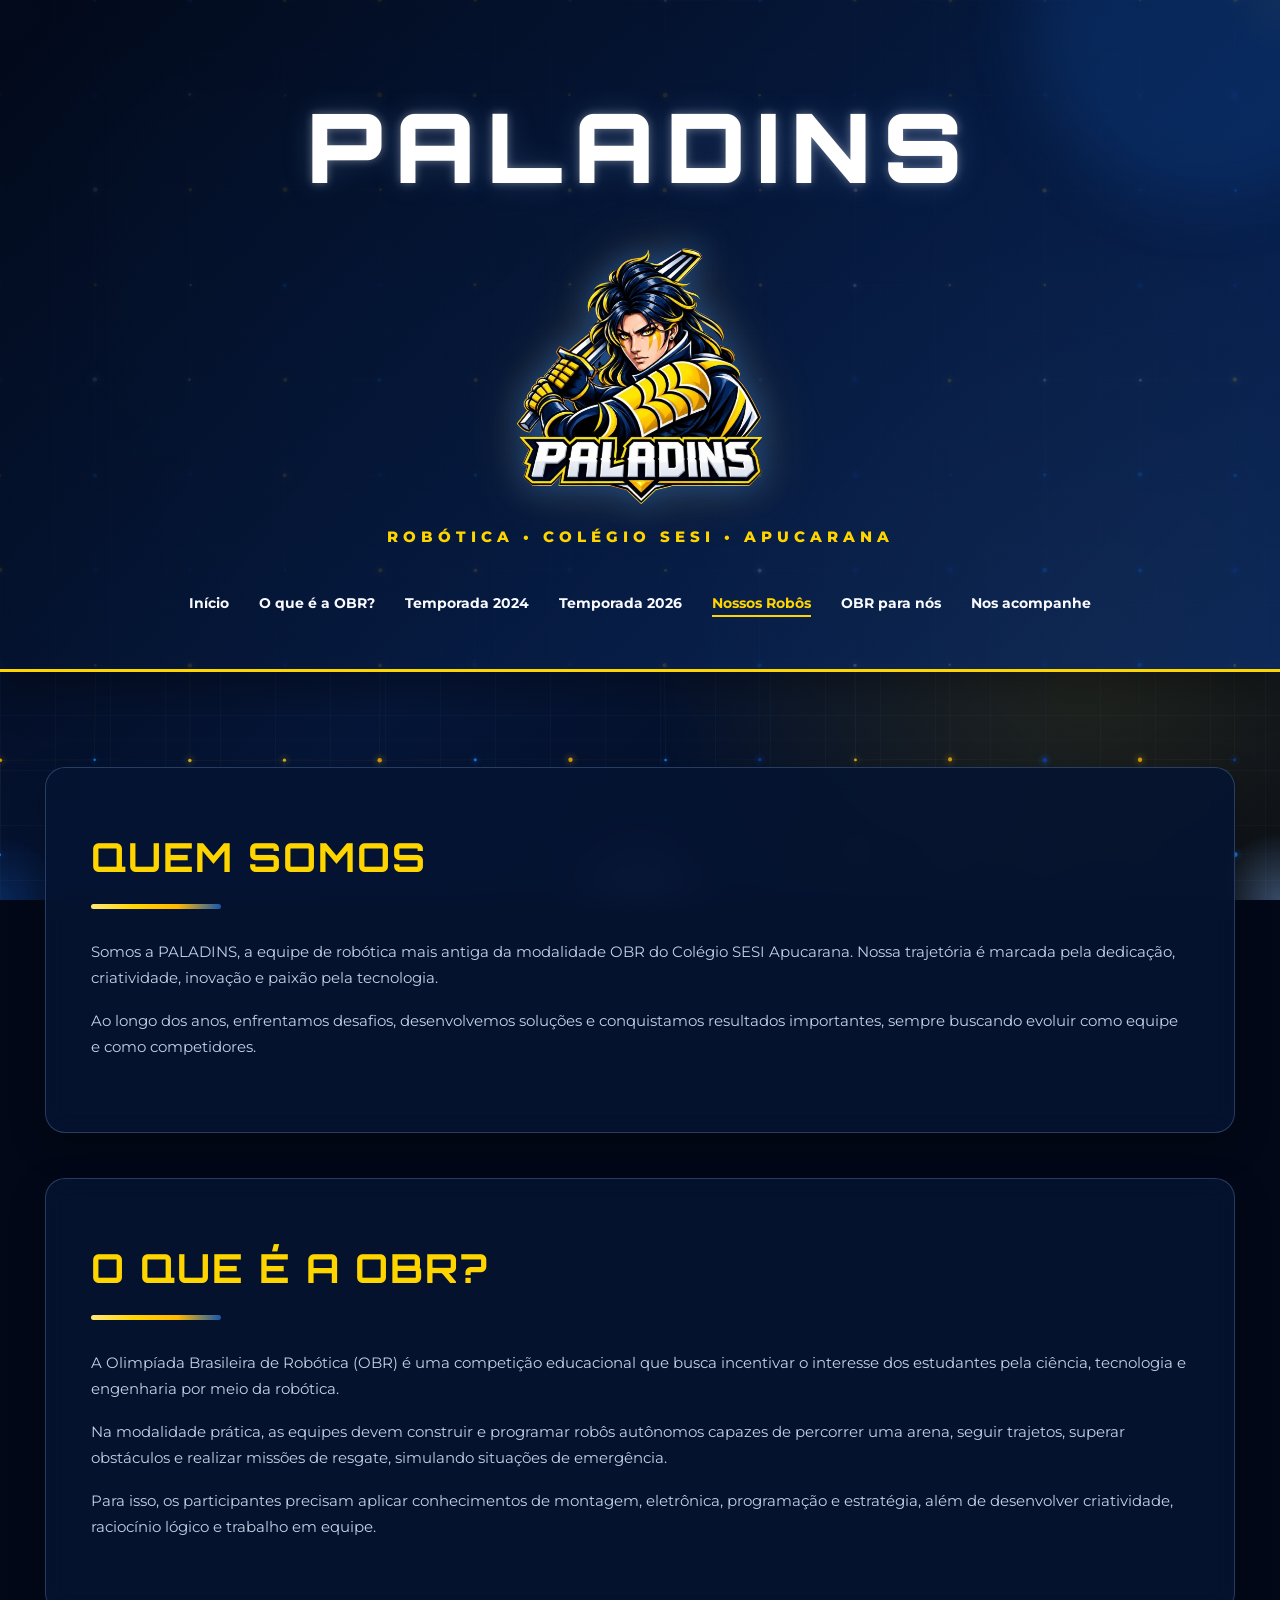
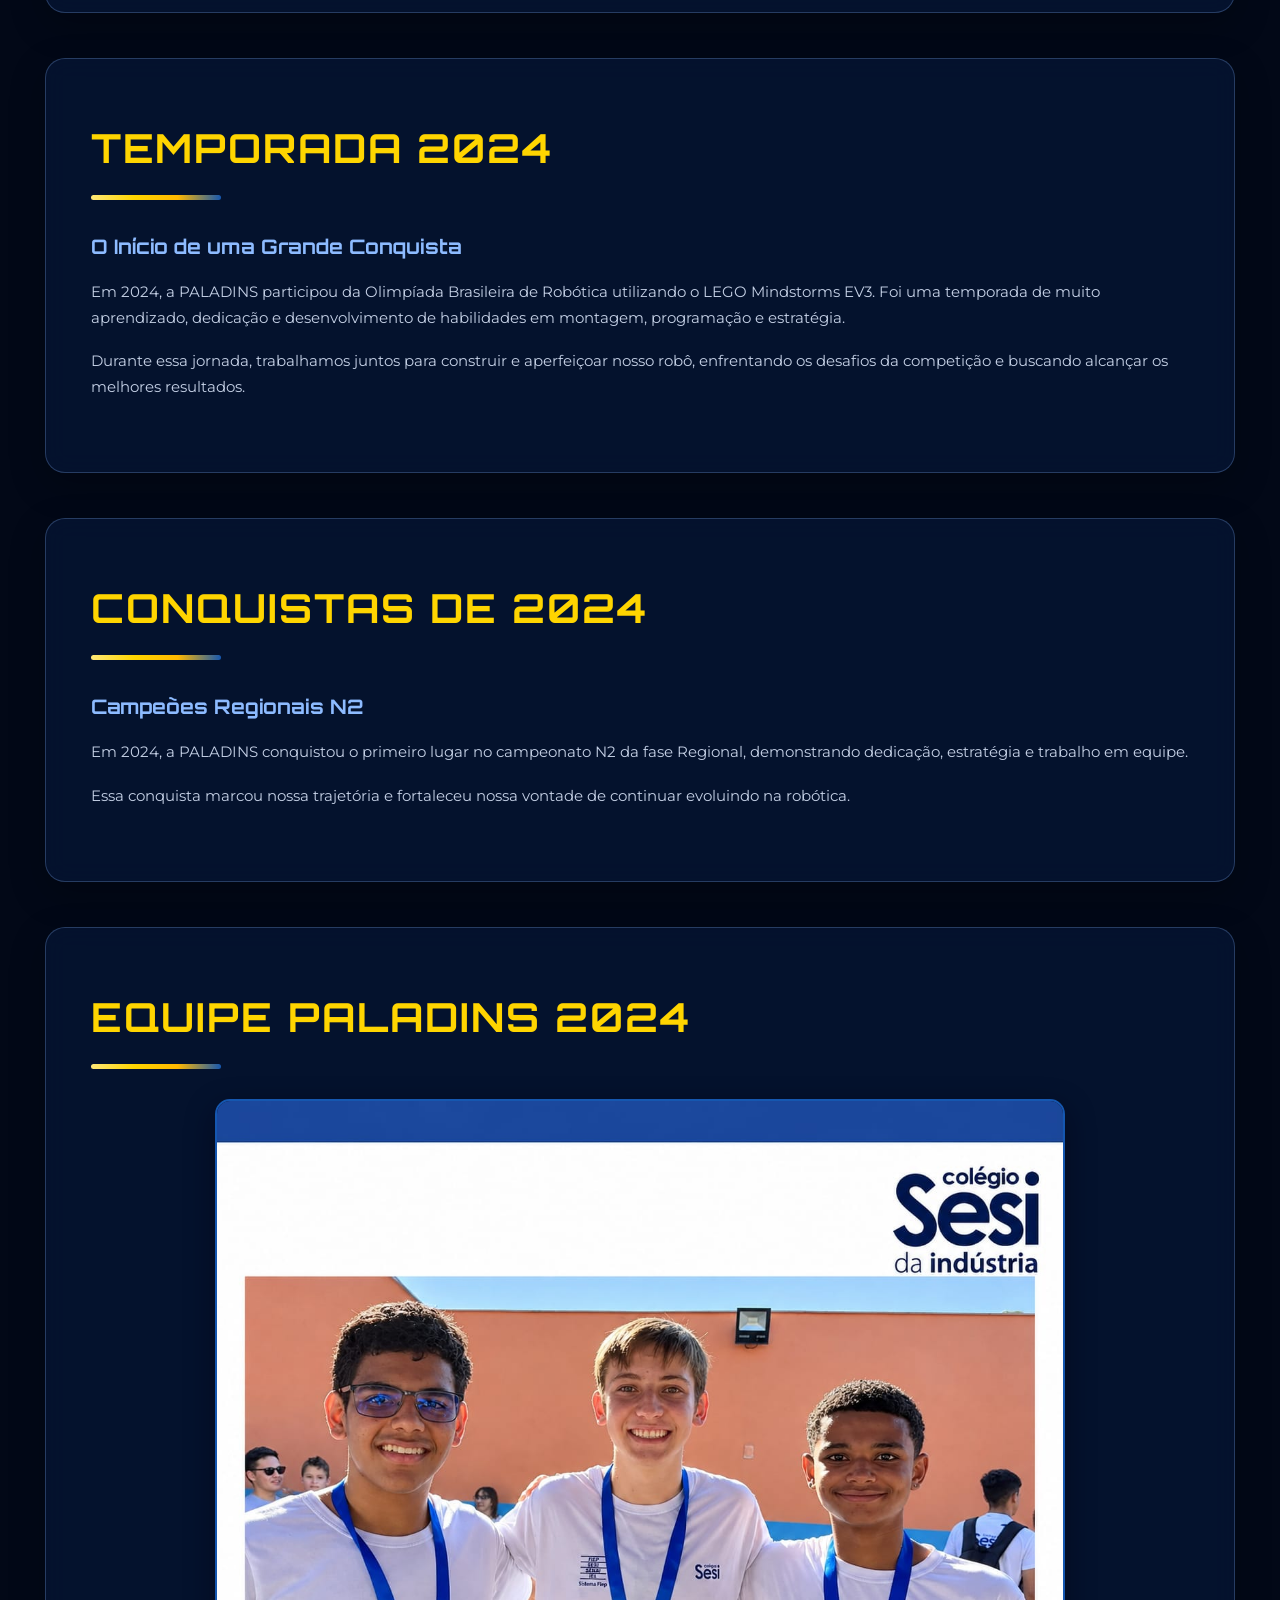
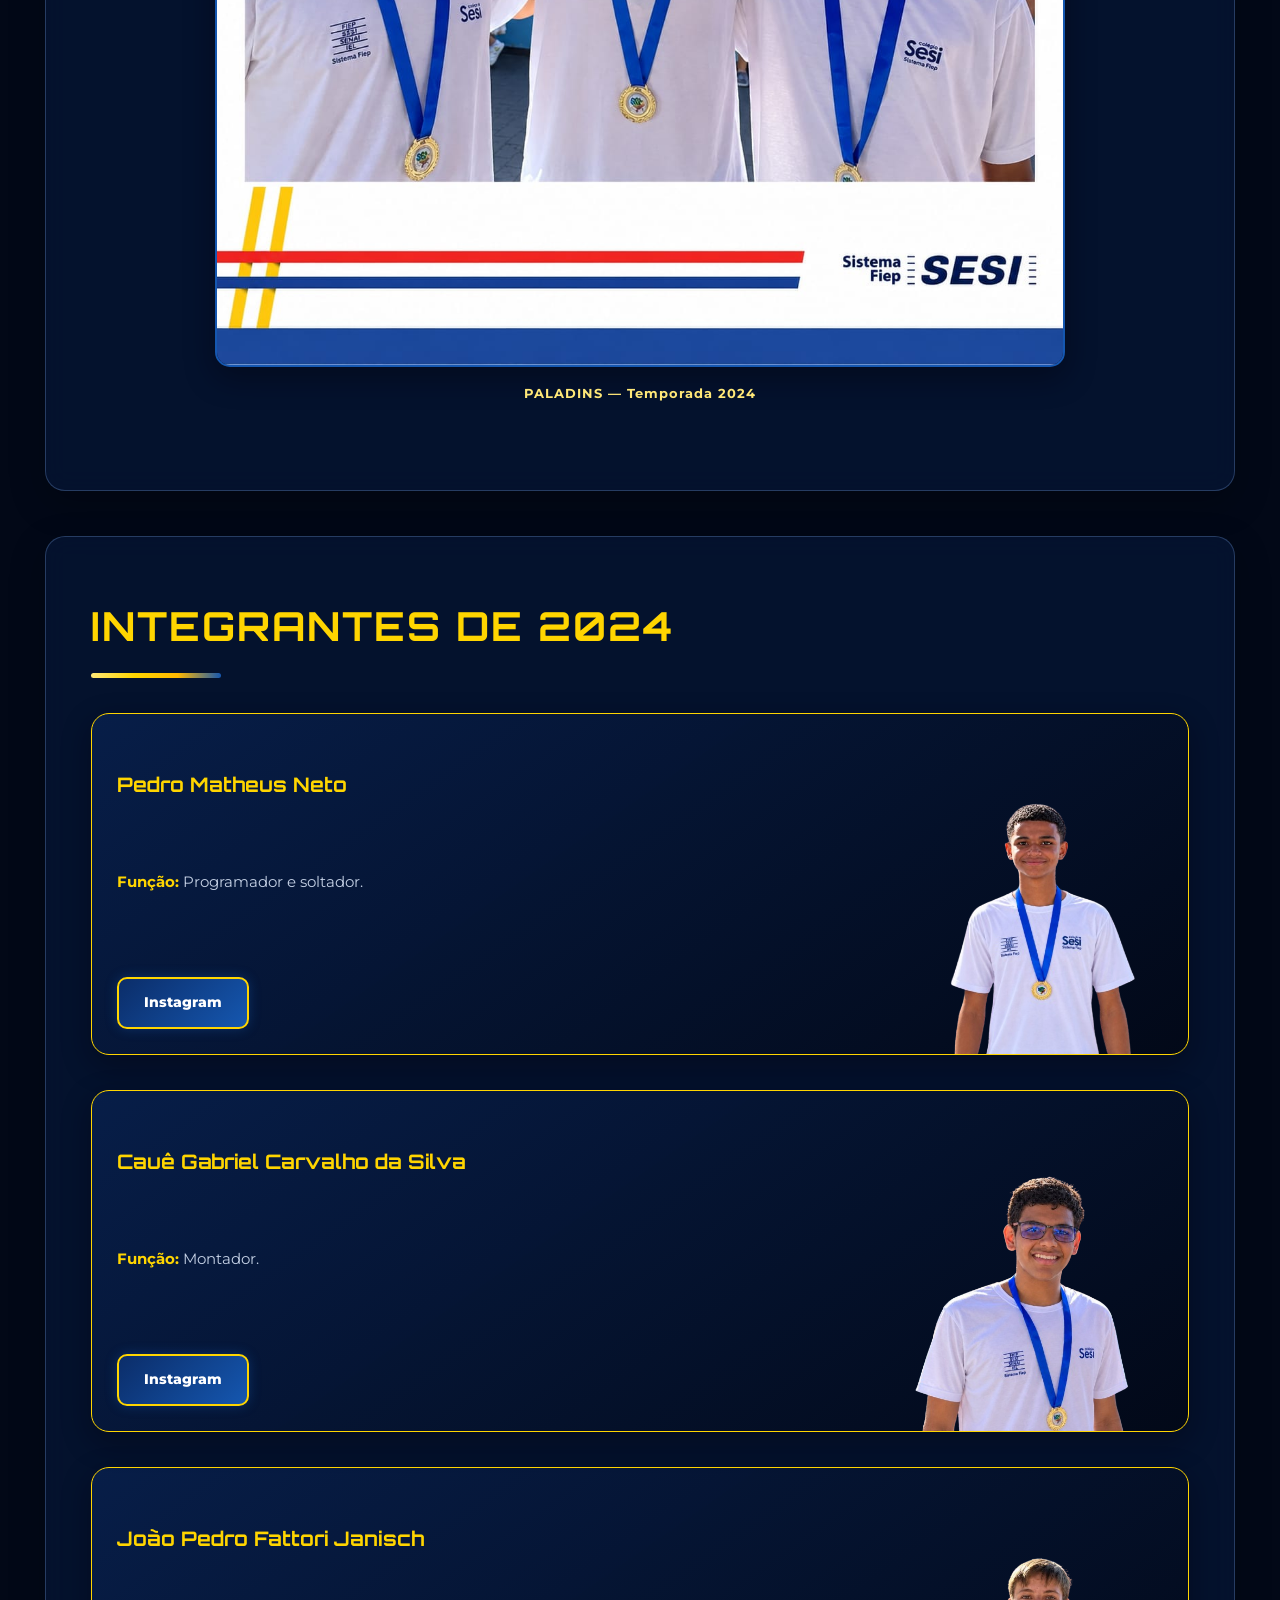
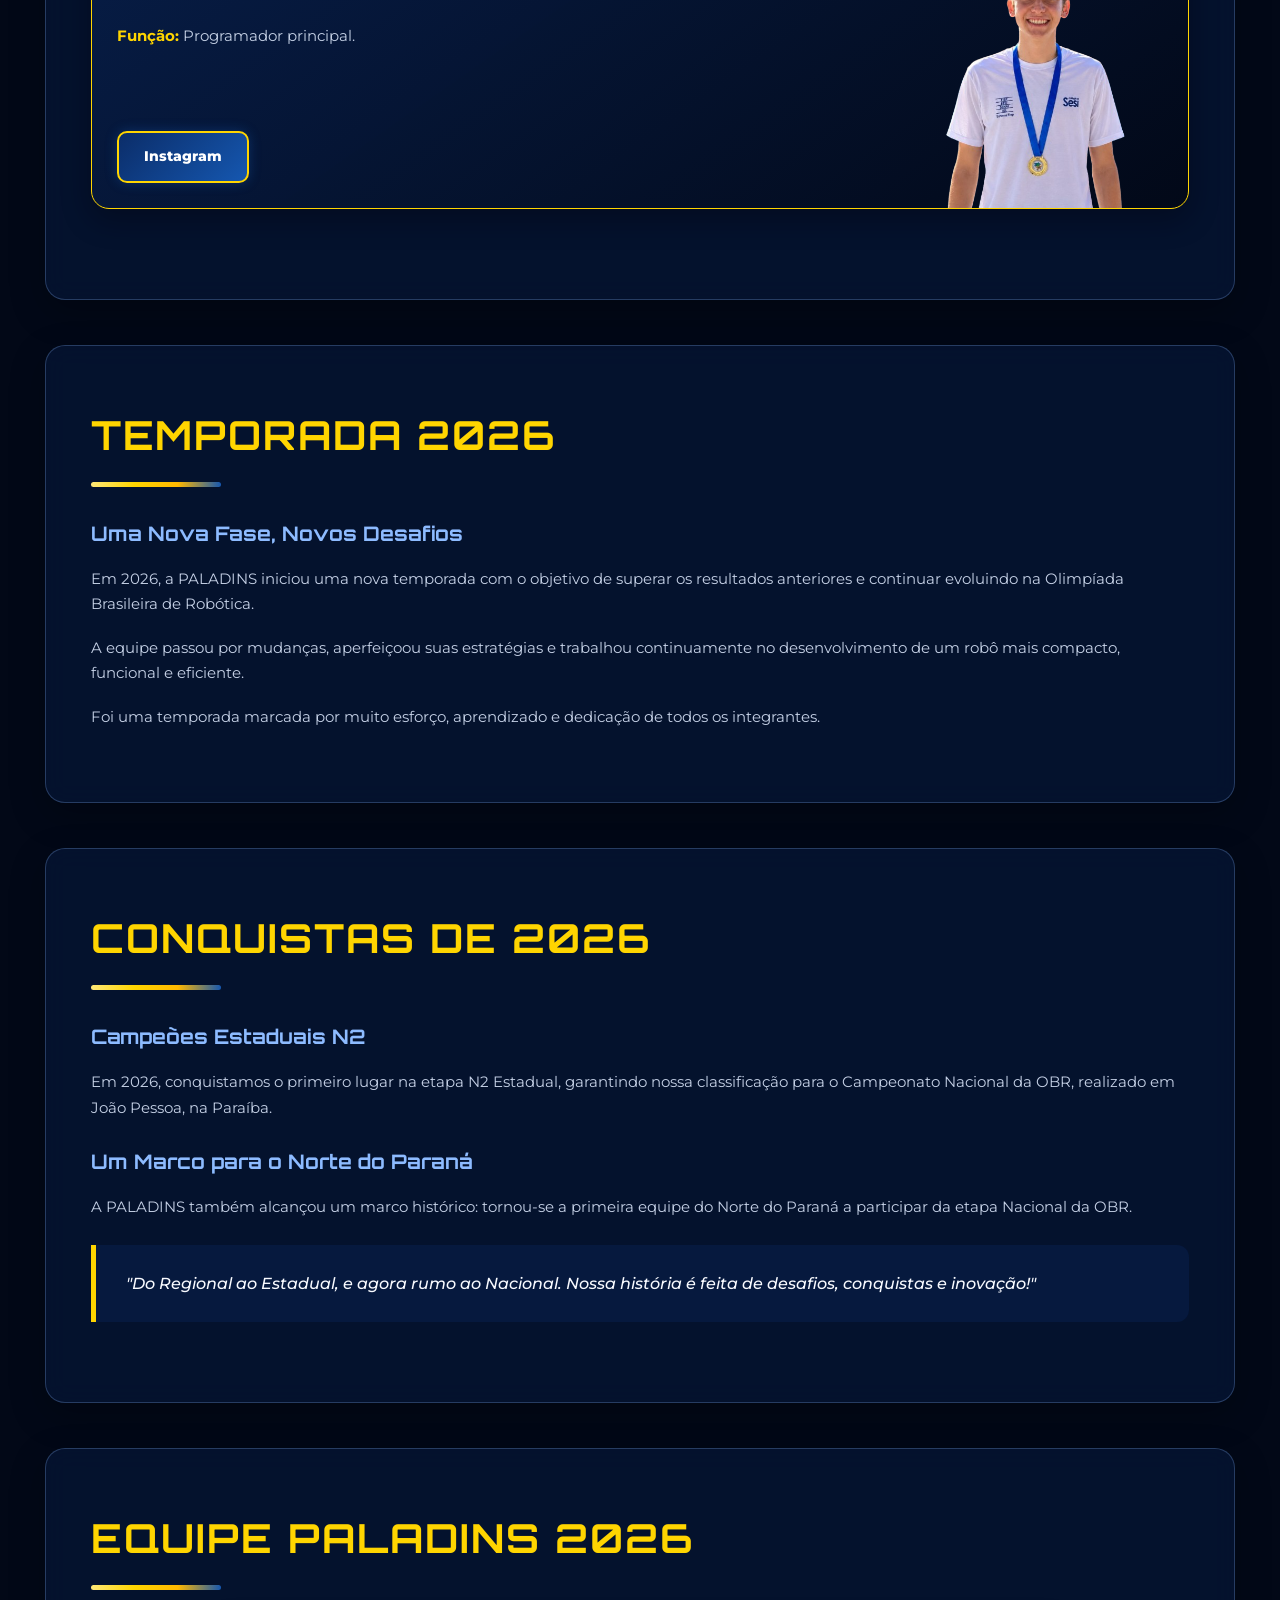
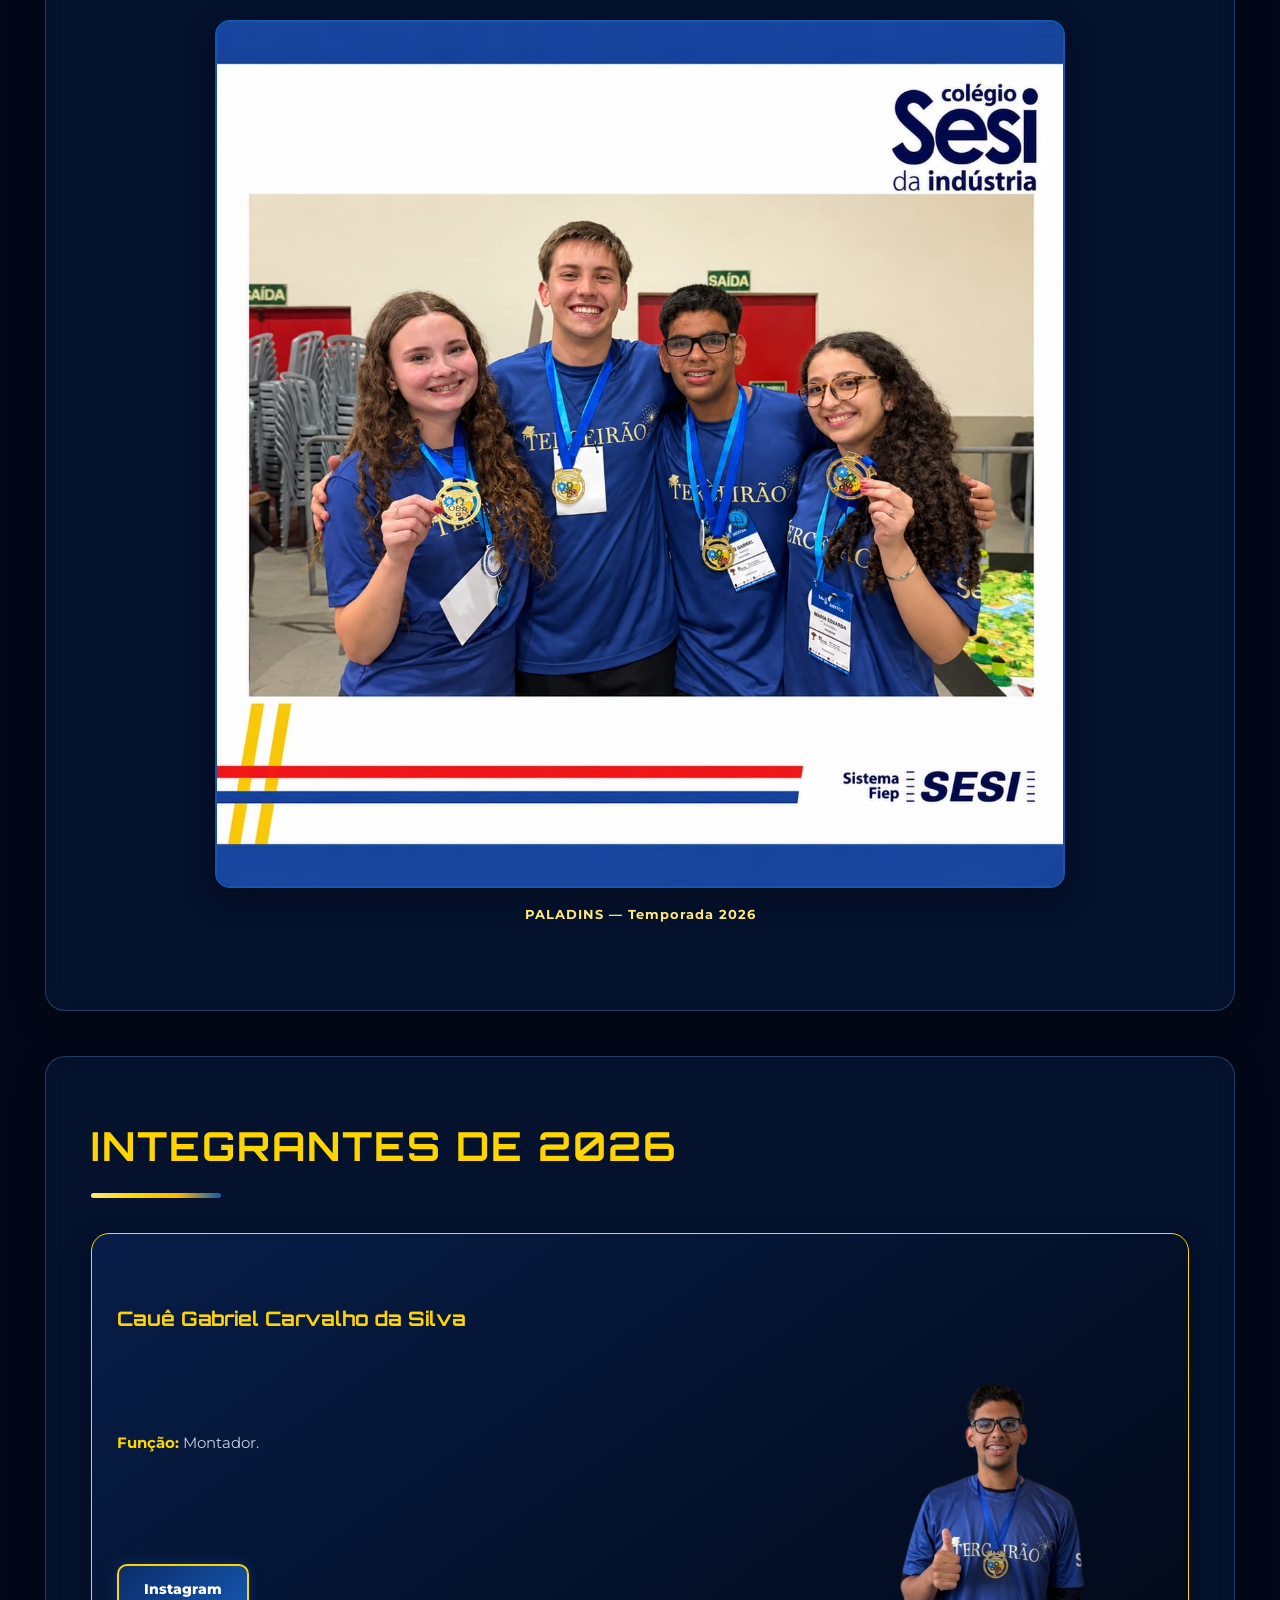
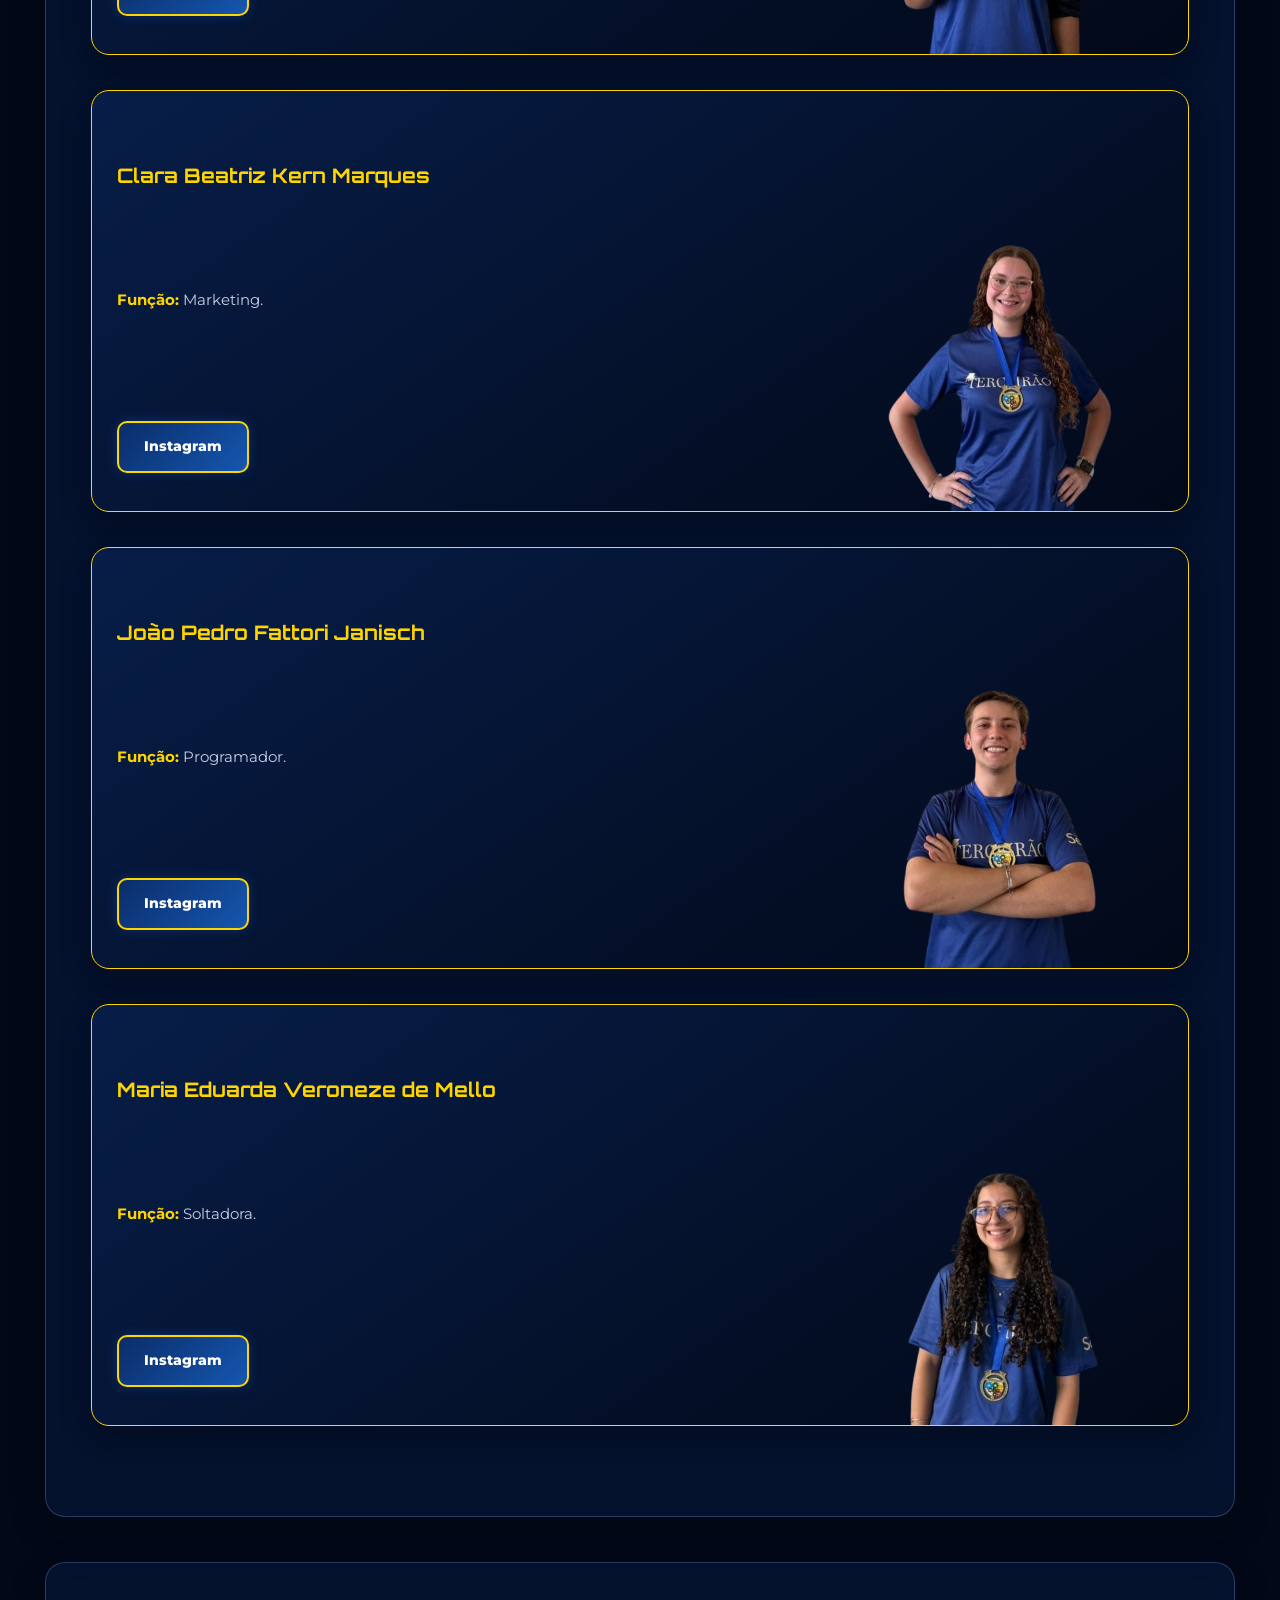
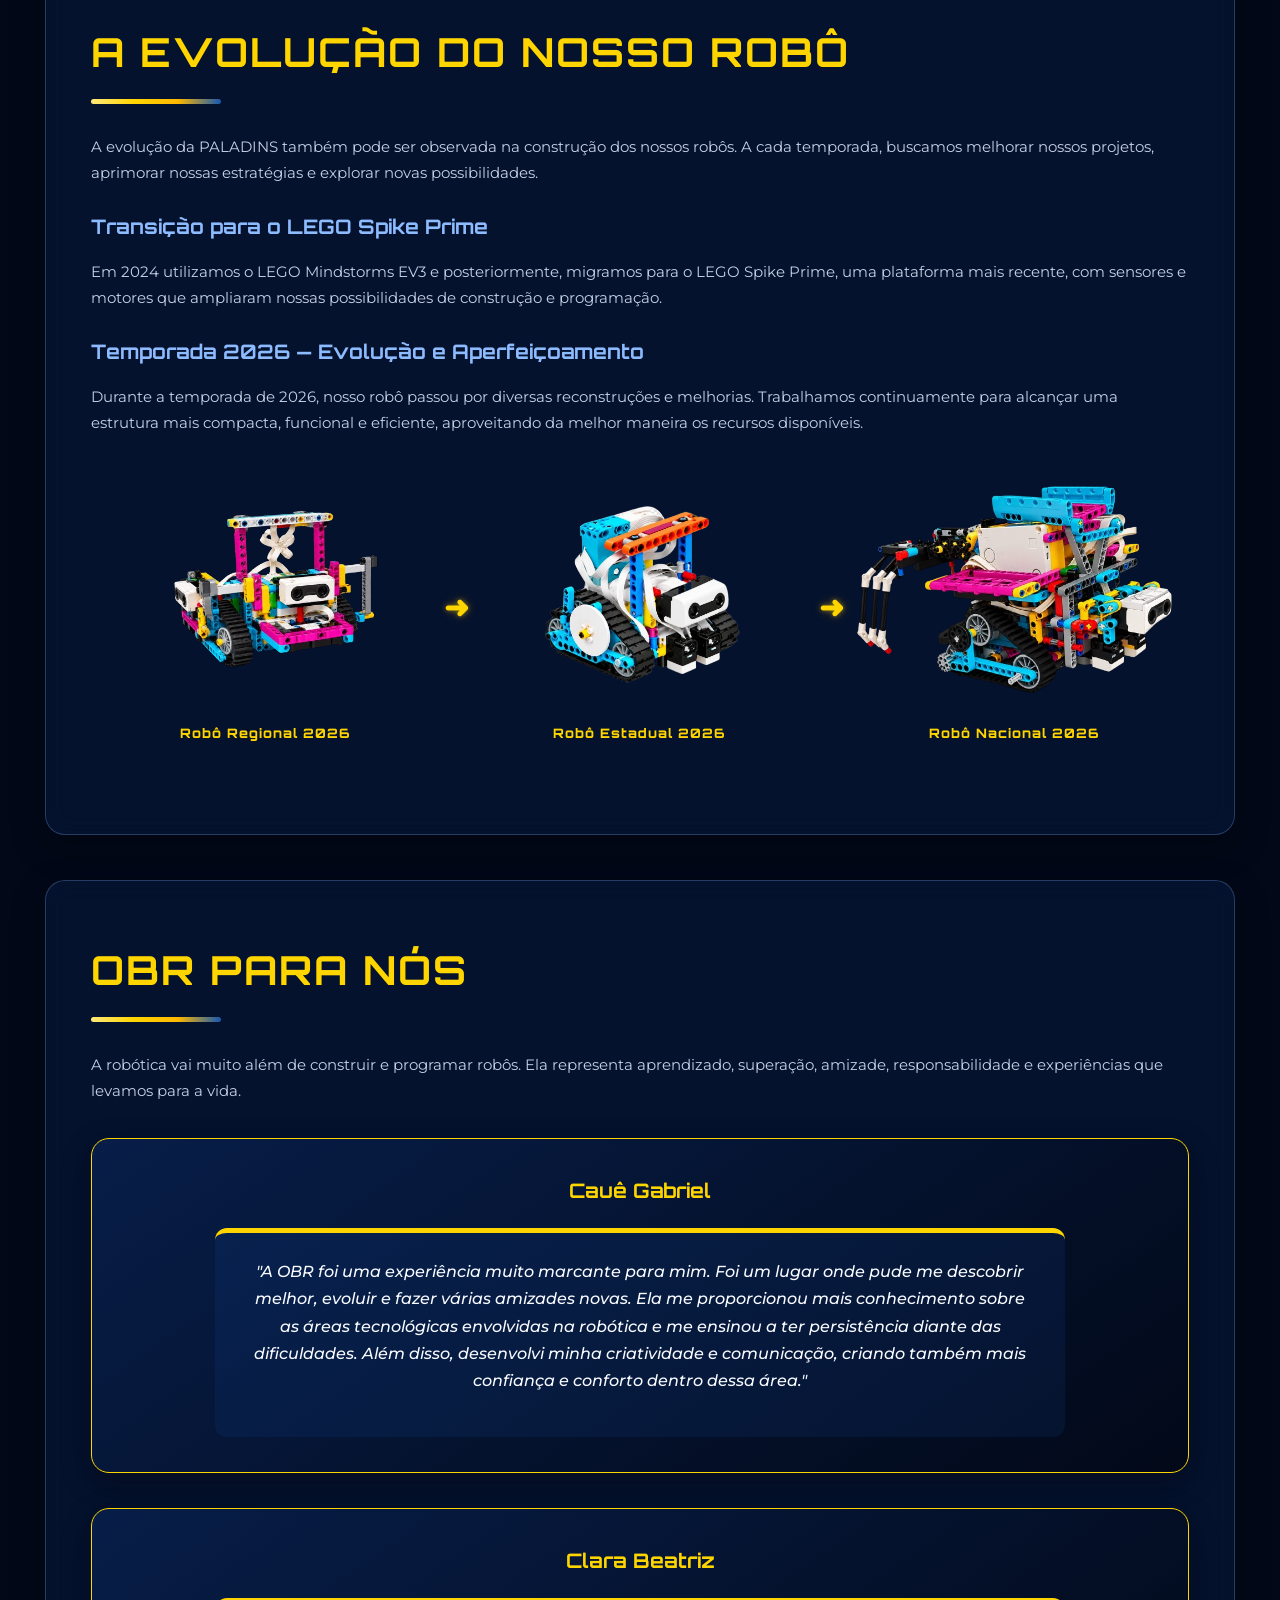
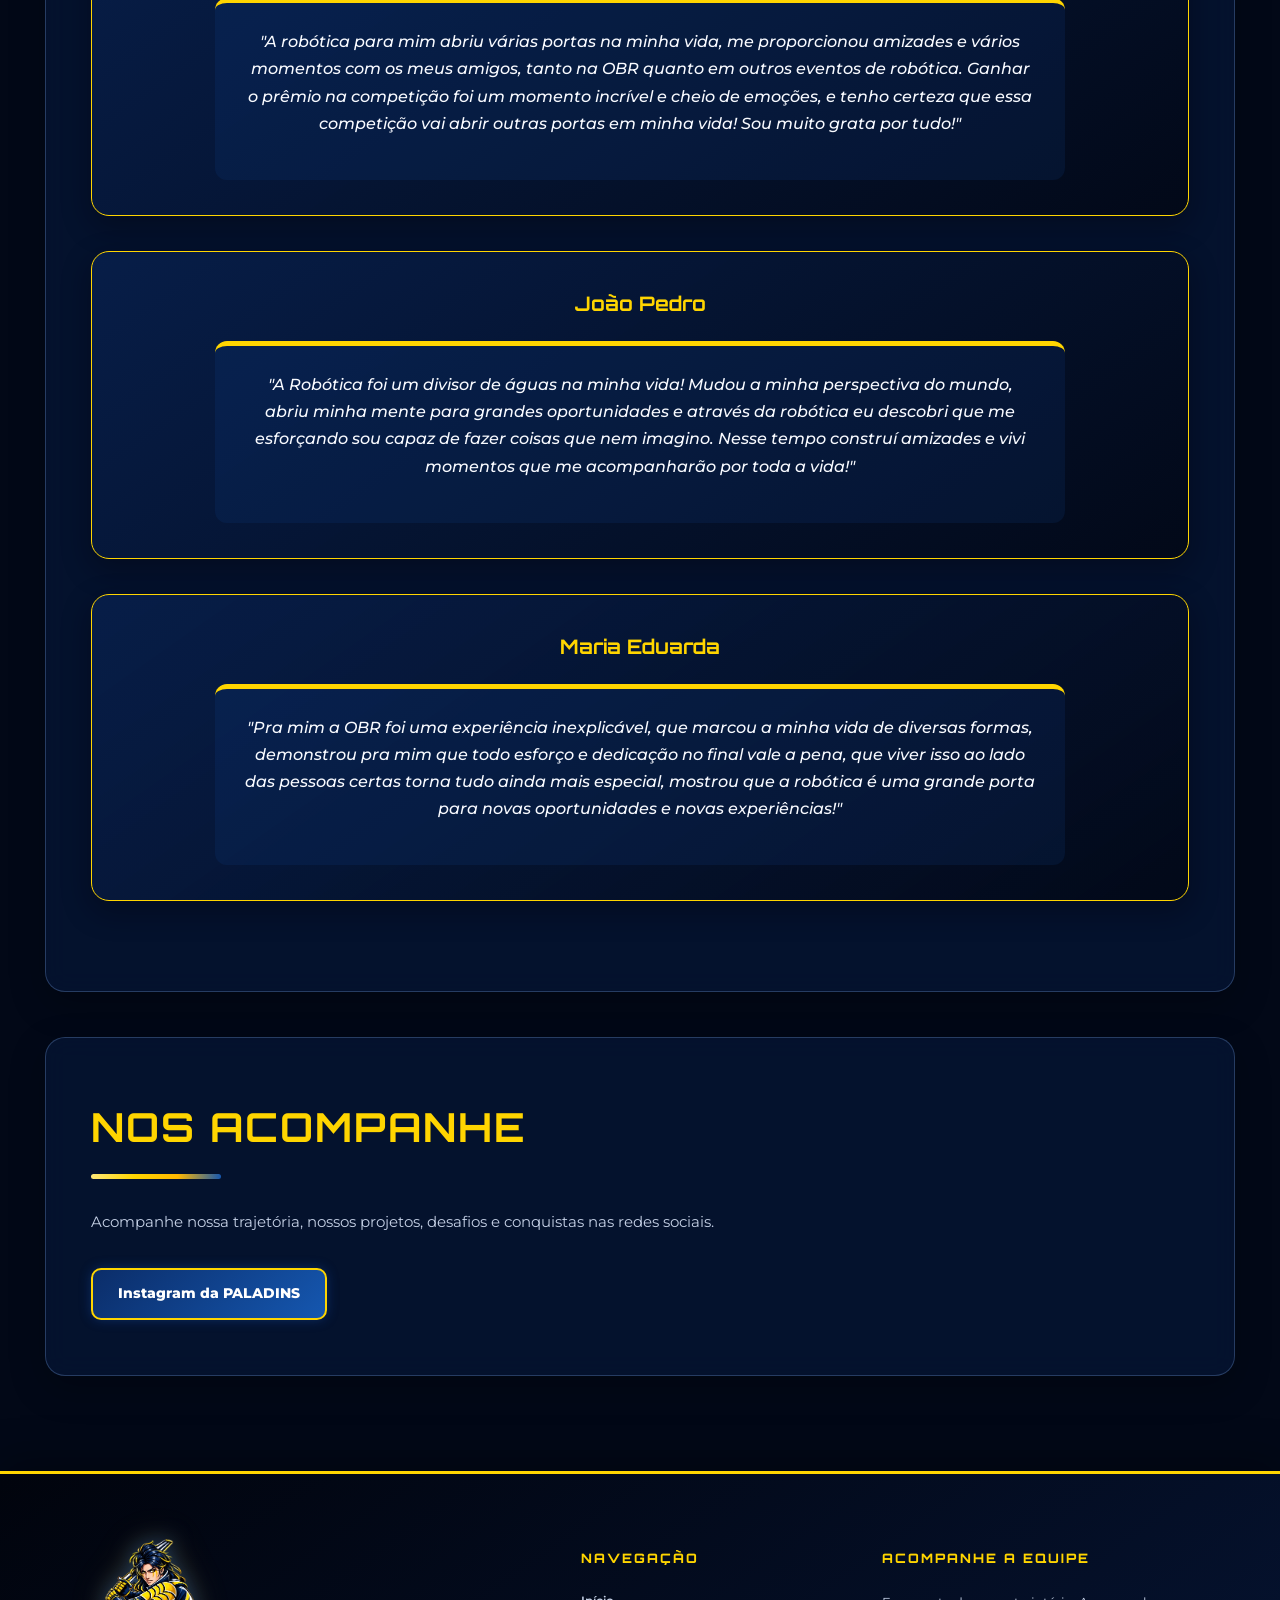
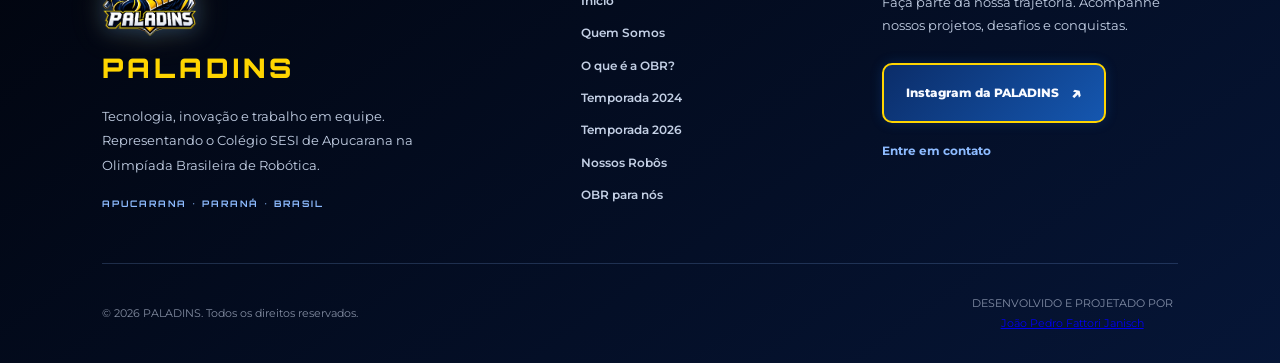
==== commit 99462274: "atualizando insta e rodapé" ====
--- a/index.html
+++ b/index.html
@@ -278,7 +278,7 @@
                 </p>
 
                 <a
-                    href="https://www.instagram.com/fattorijo_/"
+                    href="https://www.instagram.com/fattorijoao_?obrf=em5ldDQ5NmszNHZl"
                     target="_blank"
                     rel="noopener noreferrer"
                     class="botao-instagram"
@@ -469,7 +469,7 @@
                 </p>
 
                 <a
-                    href="https://www.instagram.com/fattorijo_/"
+                    href="https://www.instagram.com/fattorijoao_?obrf=em5ldDQ5NmszNHZl"
                     target="_blank"
                     rel="noopener noreferrer"
                     class="botao-instagram"
@@ -645,7 +645,7 @@
                 <blockquote>
 
                     <p>
-                        "A robótica para mim abriu várias portas na minha vida, me proporcionou amizades e vários momentos com os meus amigos, tanto na OBR quanto em outros eventos de robótica. Ganhar o prêmio na competição foi um momento incrível e cheio de emoções, e tenho certeza que essa competição vai abrir outras portas em minha vida! Sou muito grata por tudo!🤍"
+                        "A robótica para mim abriu várias portas na minha vida, me proporcionou amizades e vários momentos com os meus amigos, tanto na OBR quanto em outros eventos de robótica. Ganhar o prêmio na competição foi um momento incrível e cheio de emoções, e tenho certeza que essa competição vai abrir outras portas em minha vida! Sou muito grata por tudo!"
                     </p>
 
                 </blockquote>
@@ -710,7 +710,7 @@
             </p>
 
             <a
-                href="https://www.instagram.com/"
+                href="https://www.instagram.com/paladins_obr/"
                 target="_blank"
                 rel="noopener noreferrer"
                 class="botao-instagram"
@@ -830,7 +830,9 @@
                 </span>
 
                 <span class="assinatura-nome">
-                    João Pedro Fattori Janisch
+                    <a href="https://github.com/FattoriDev" target="_blank" rel="GitHub João Pedro Fattori Janisch">
+                        João Pedro Fattori Janisch
+                    </a>
                 </span>
 
             </div>
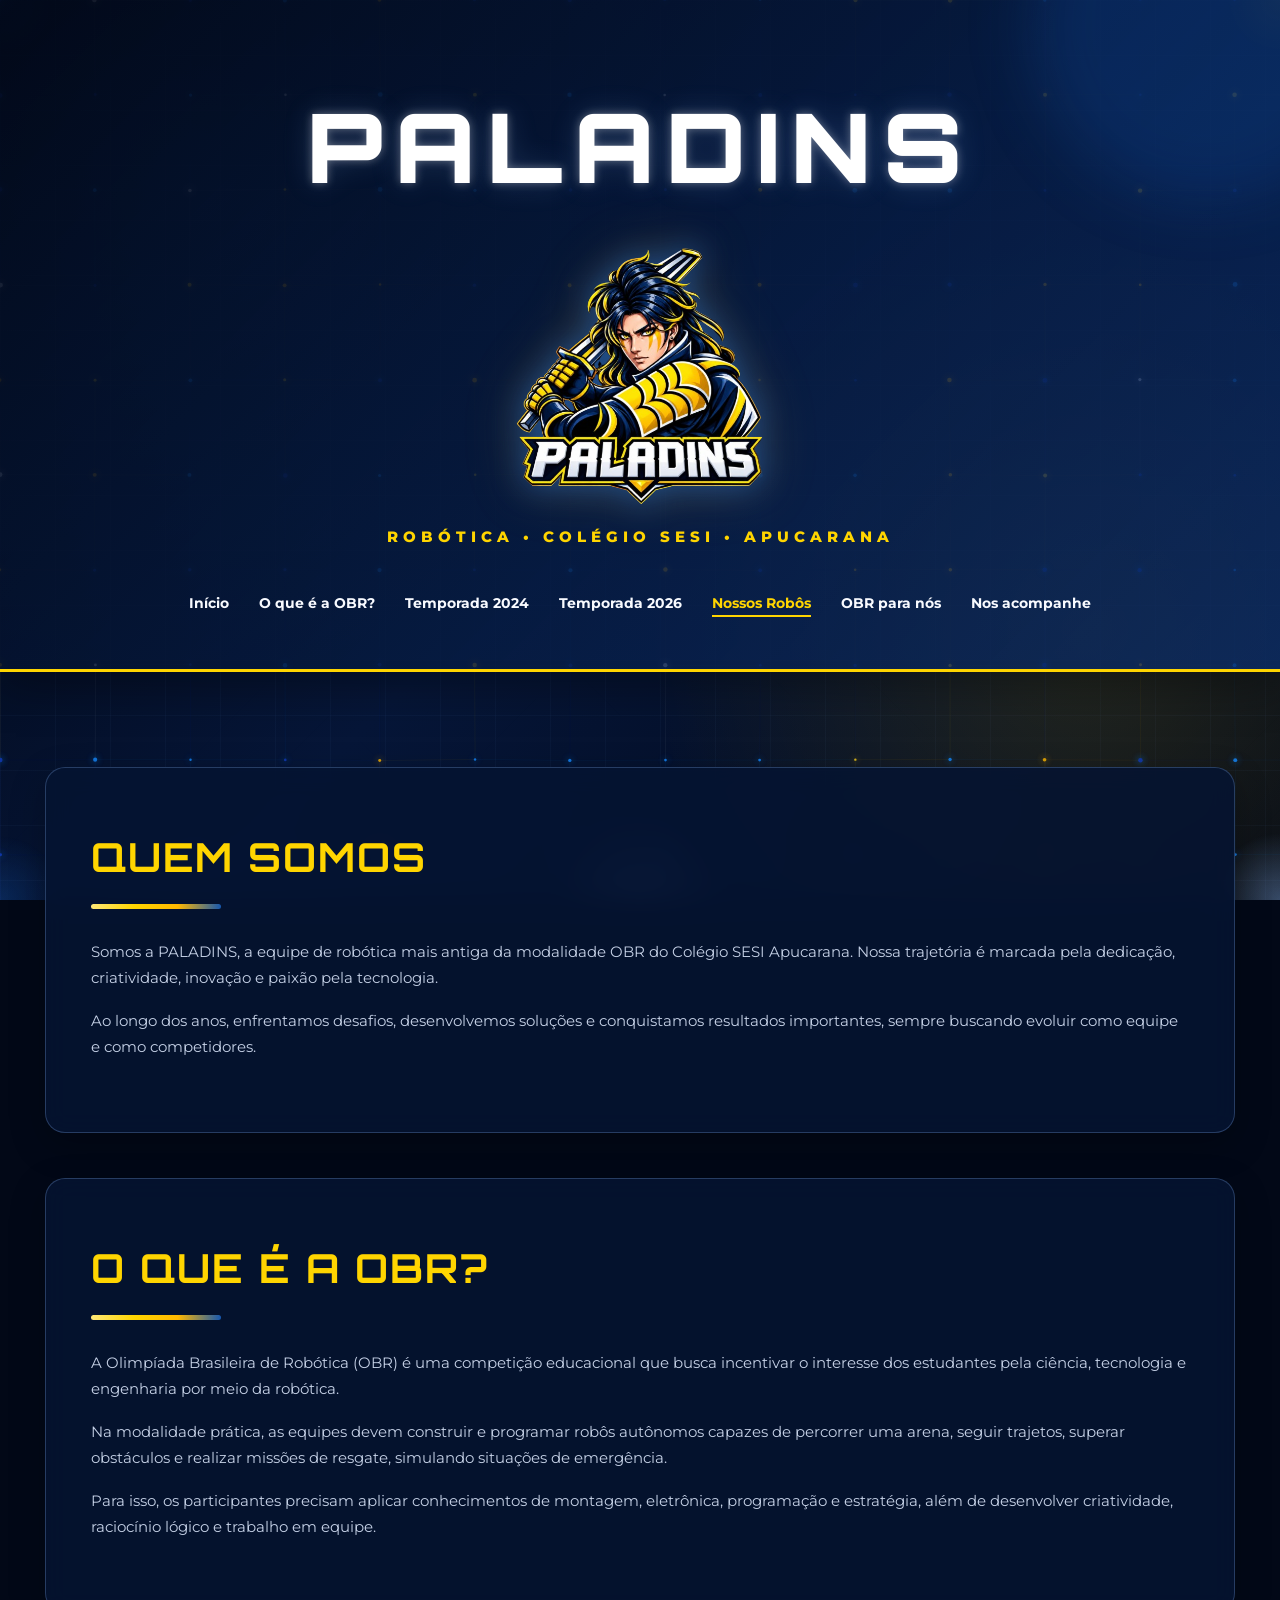
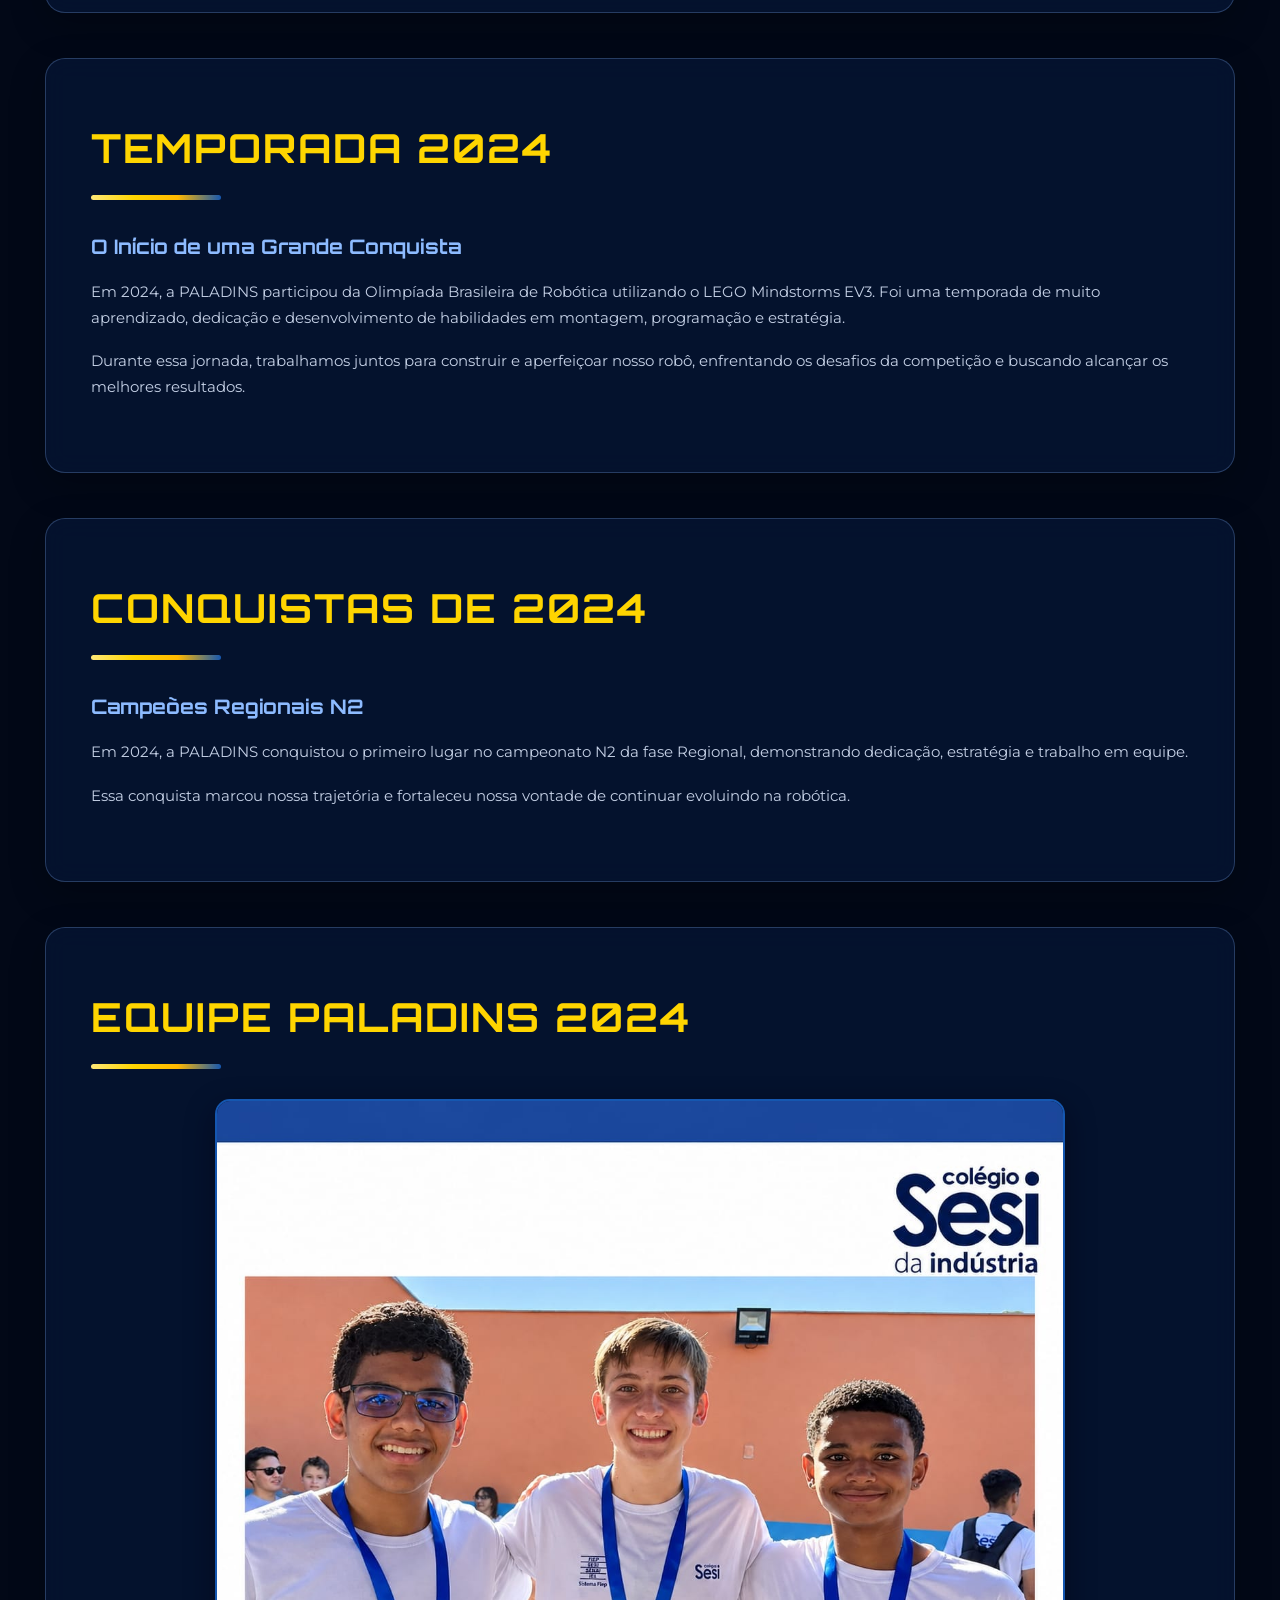
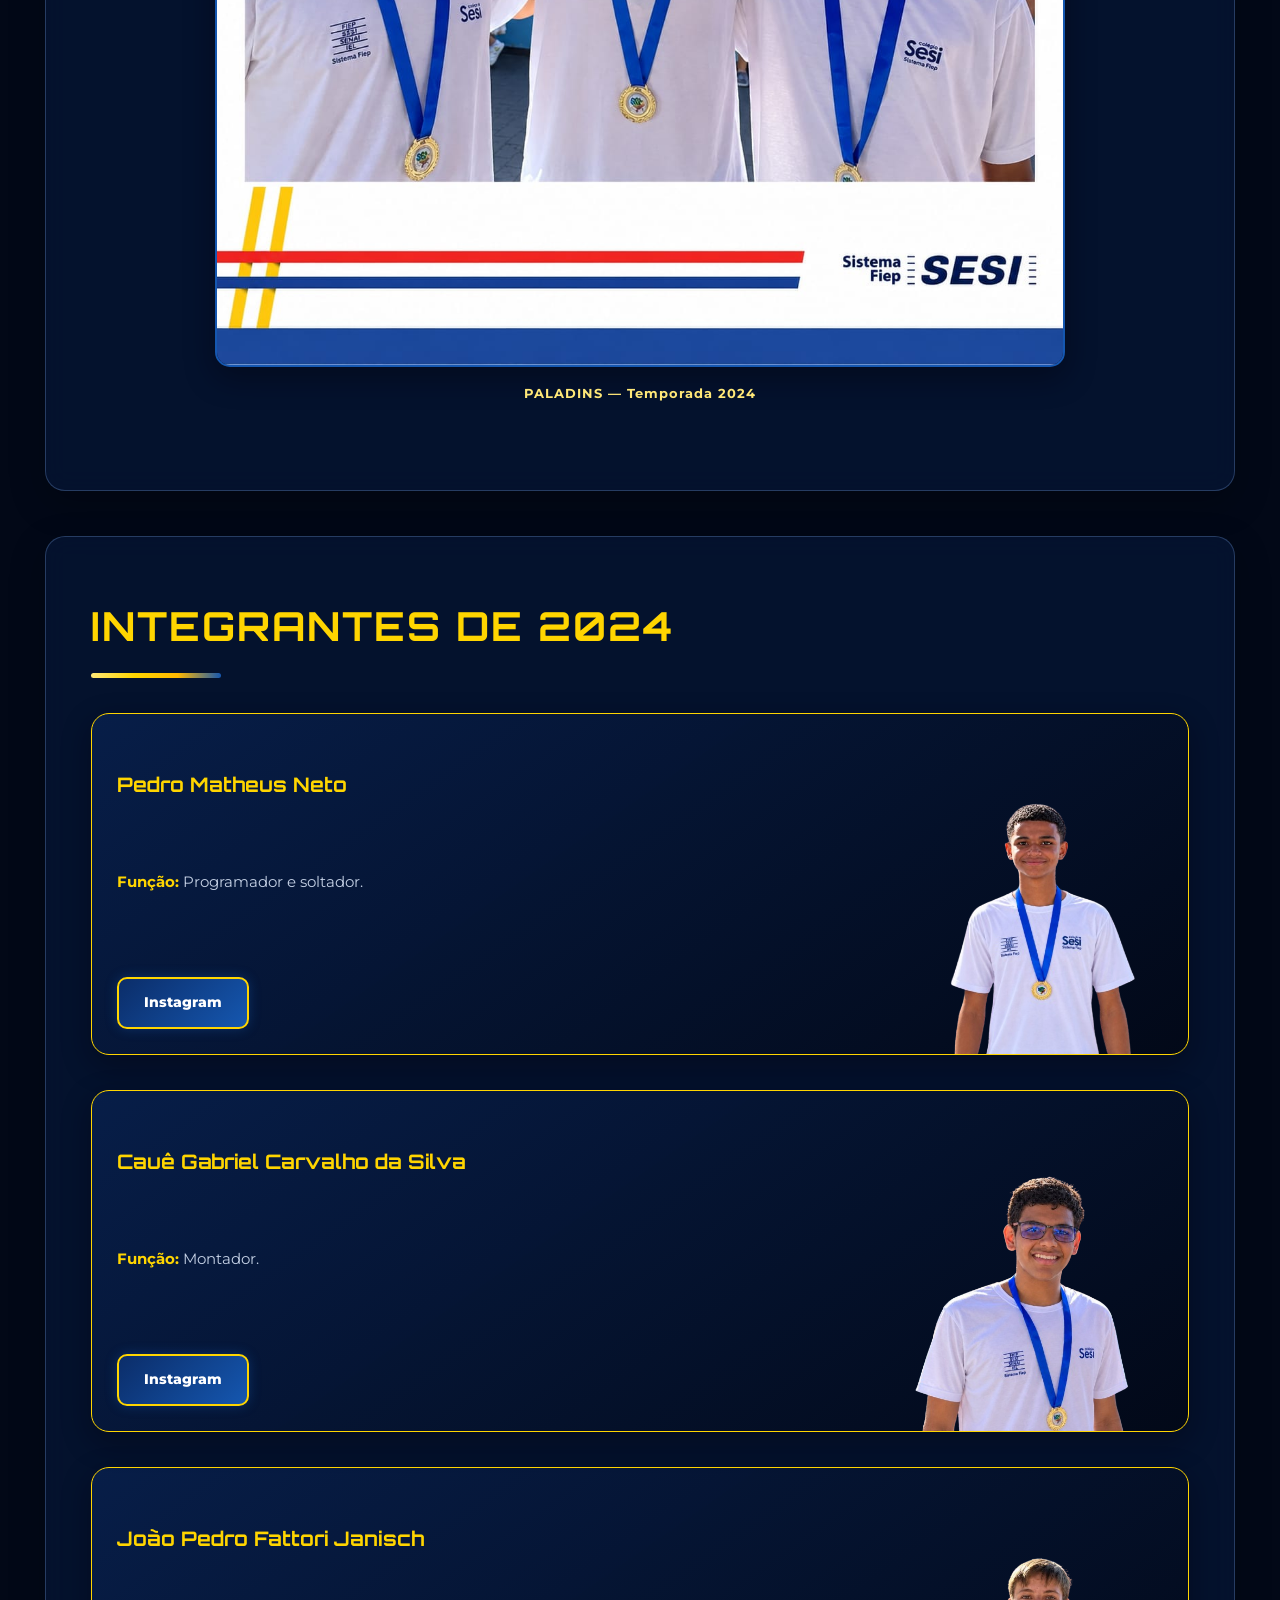
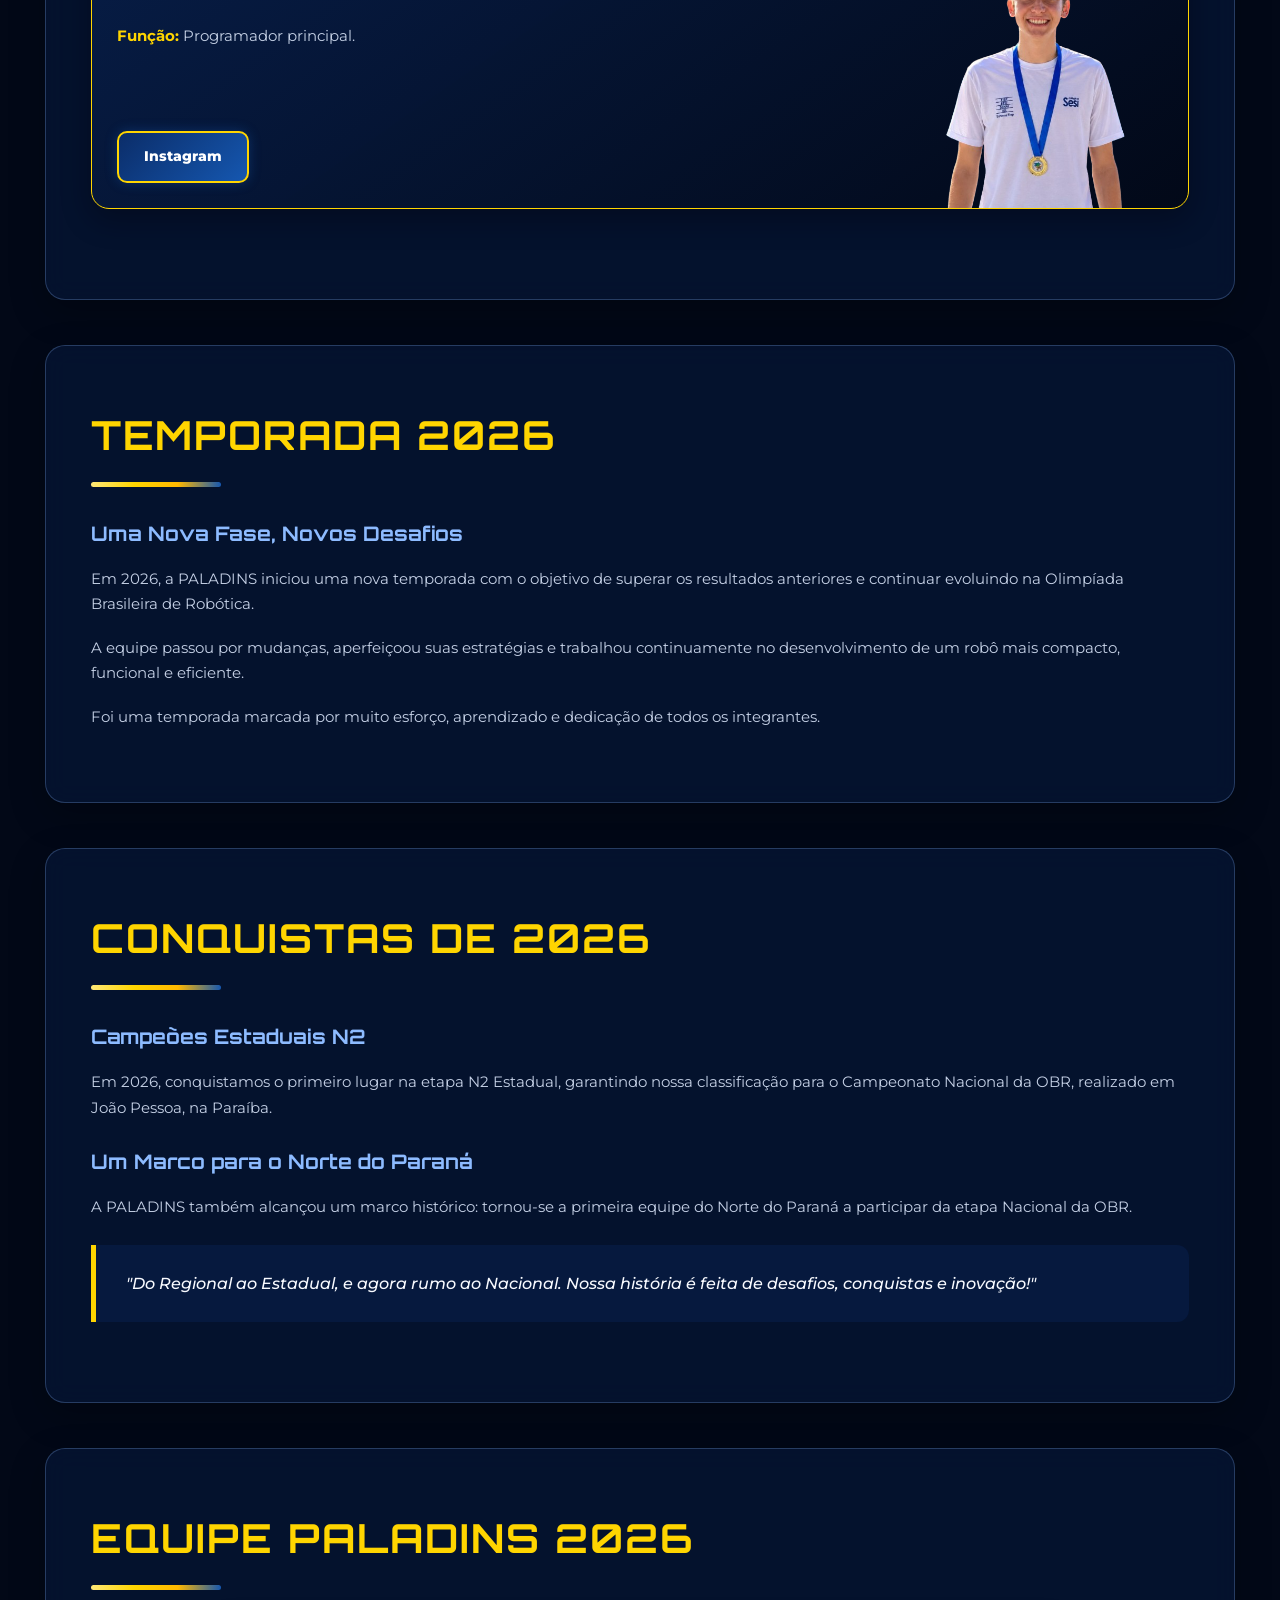
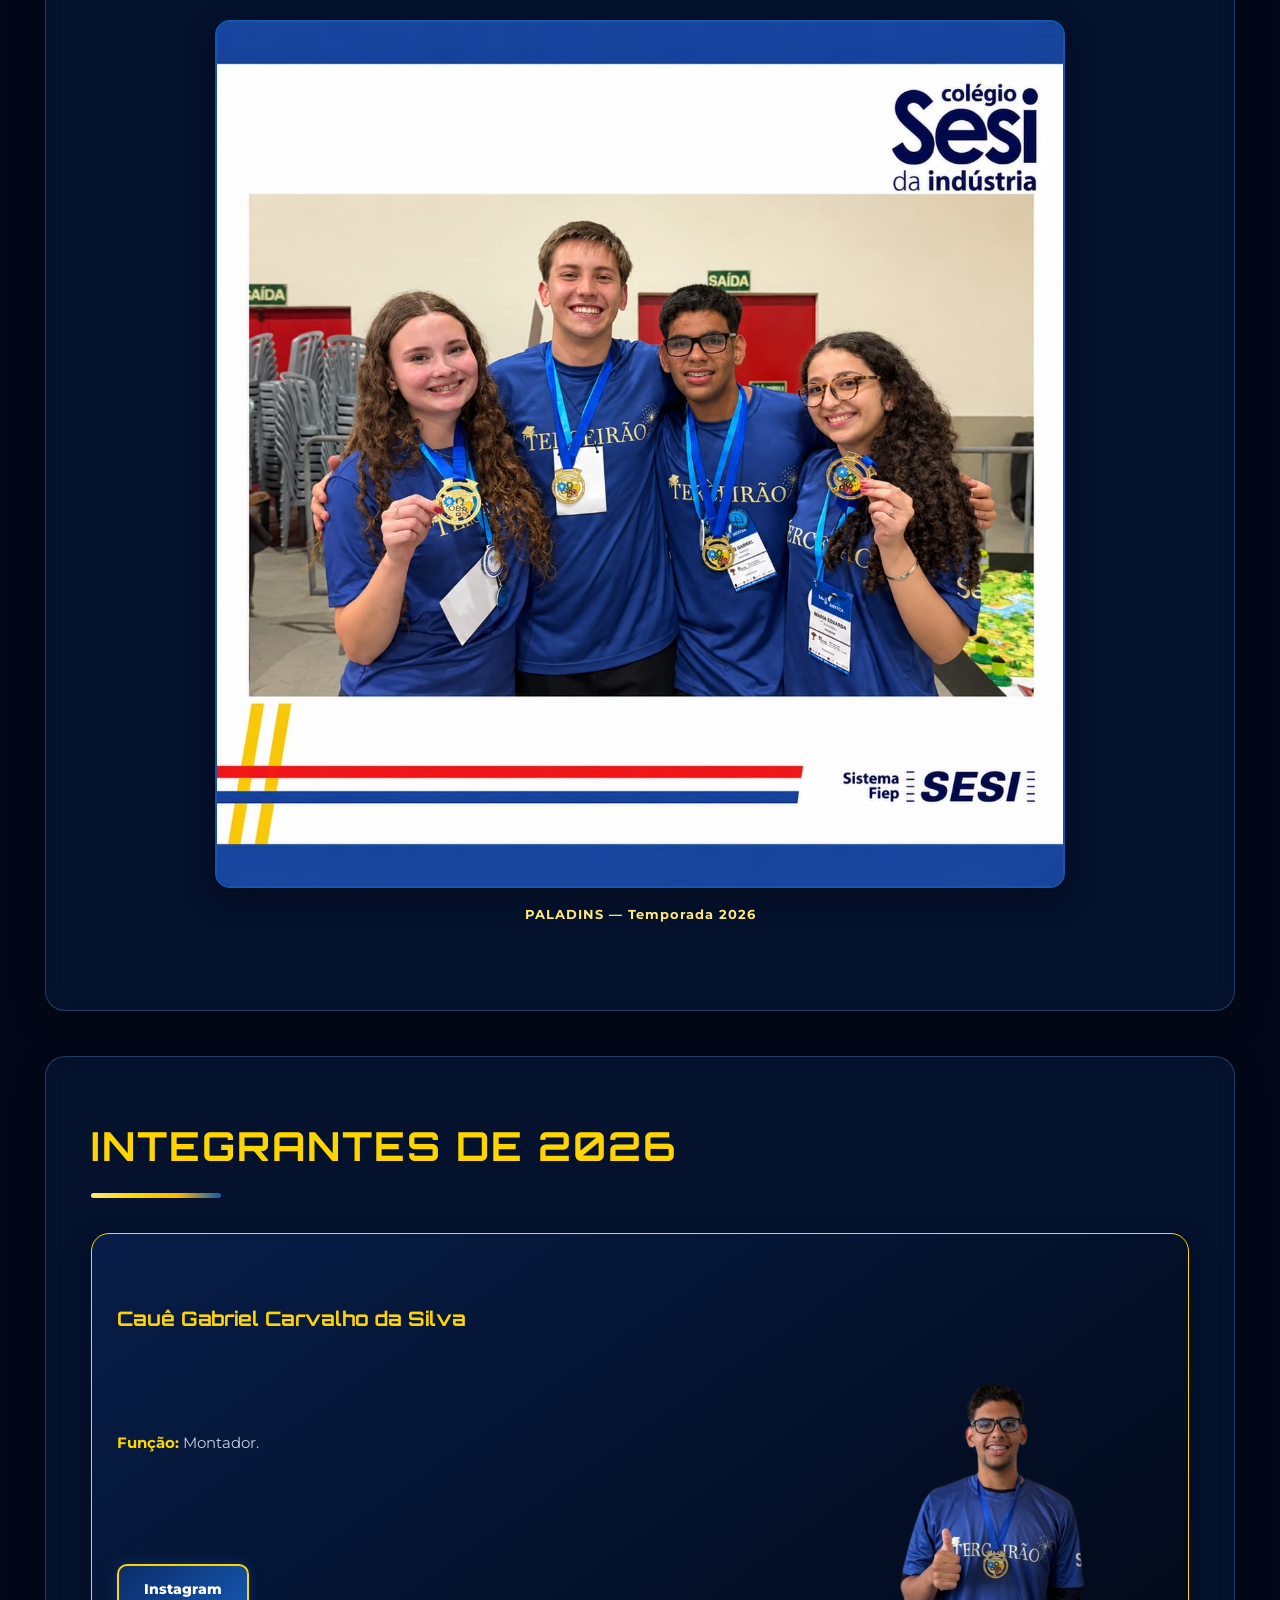
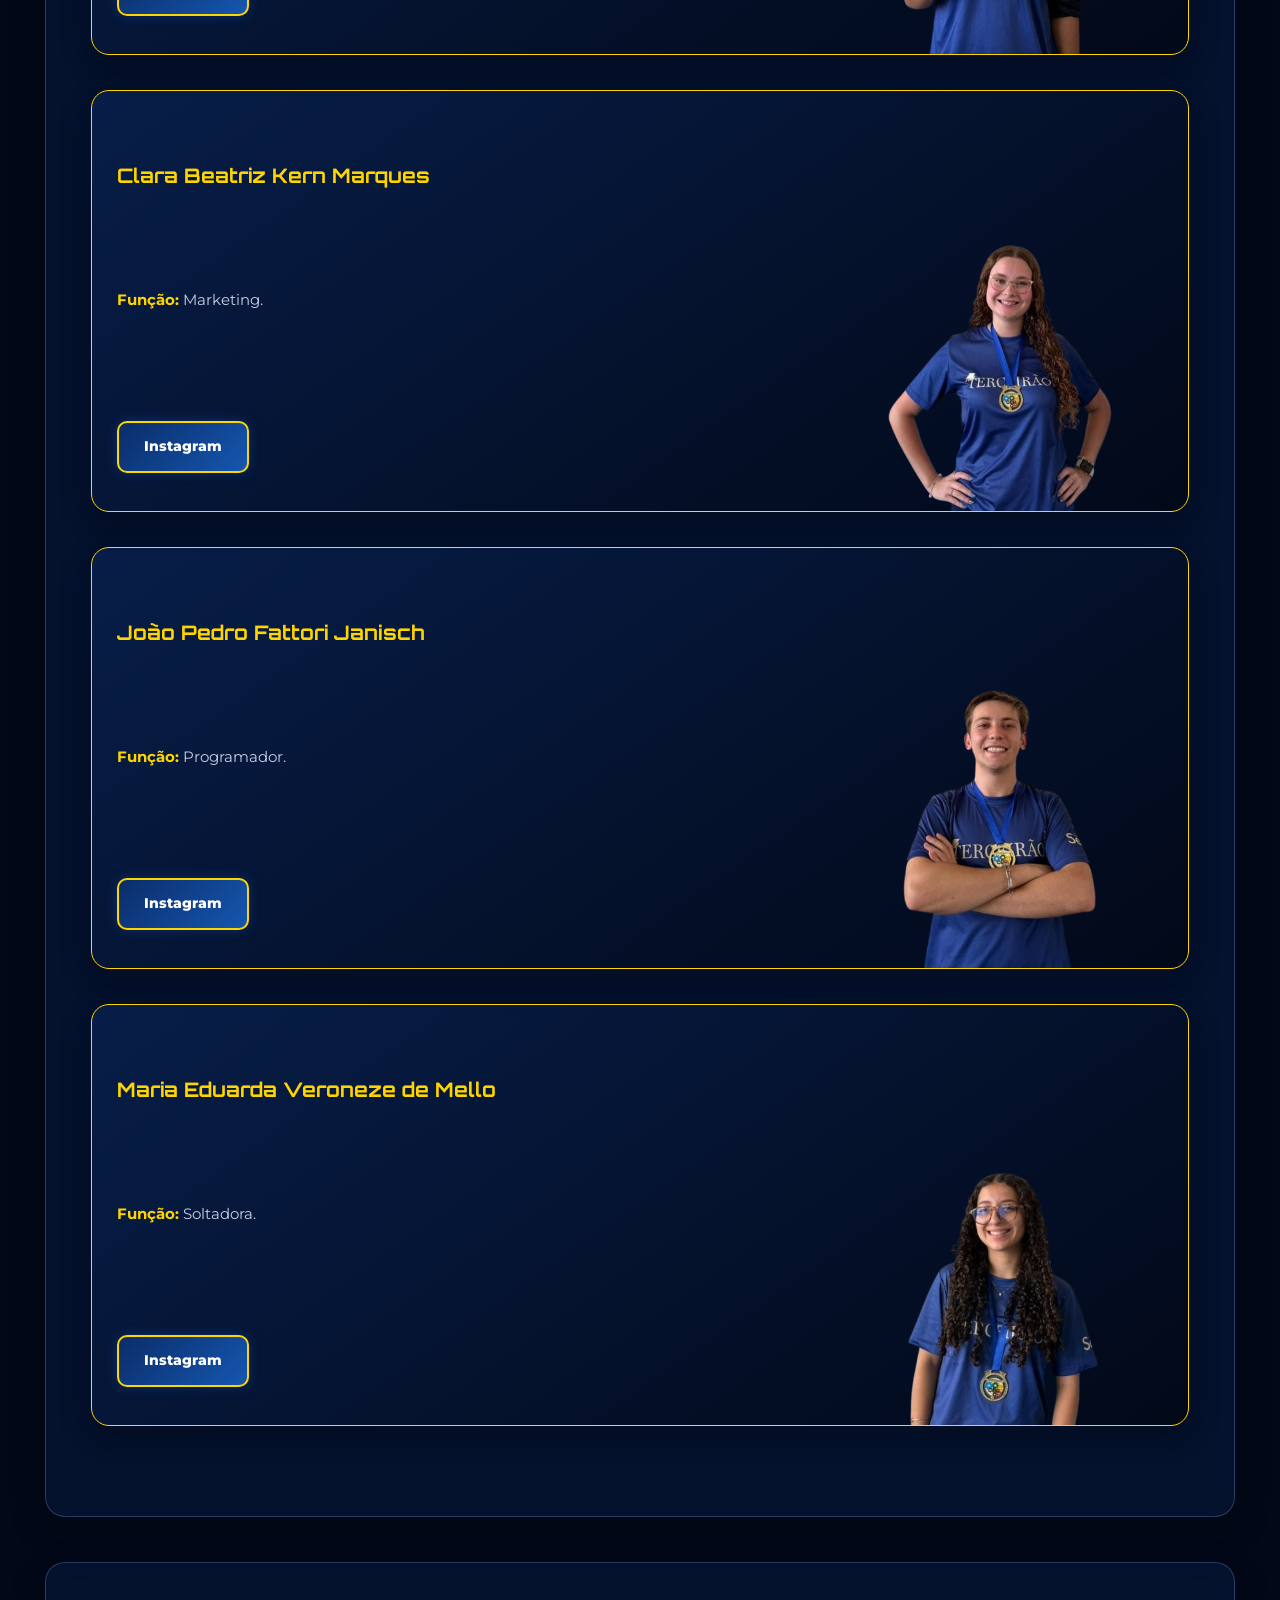
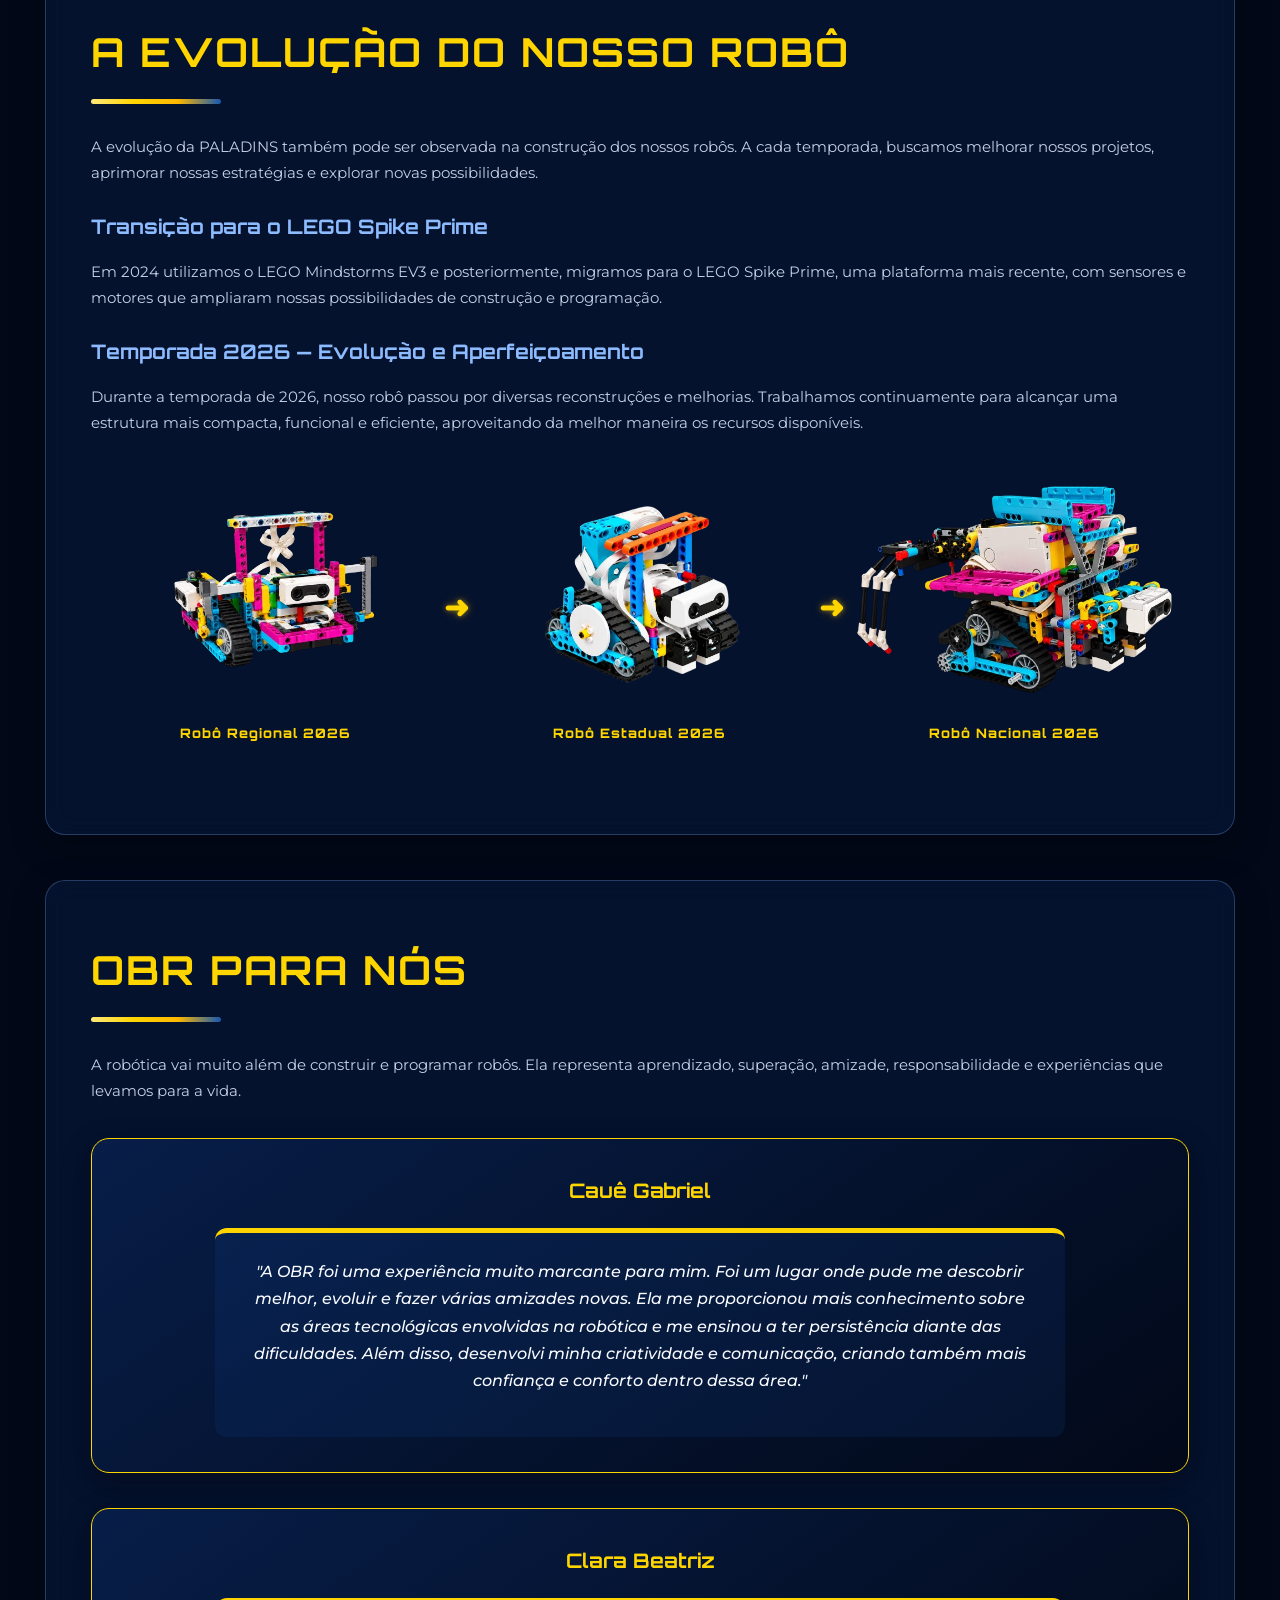
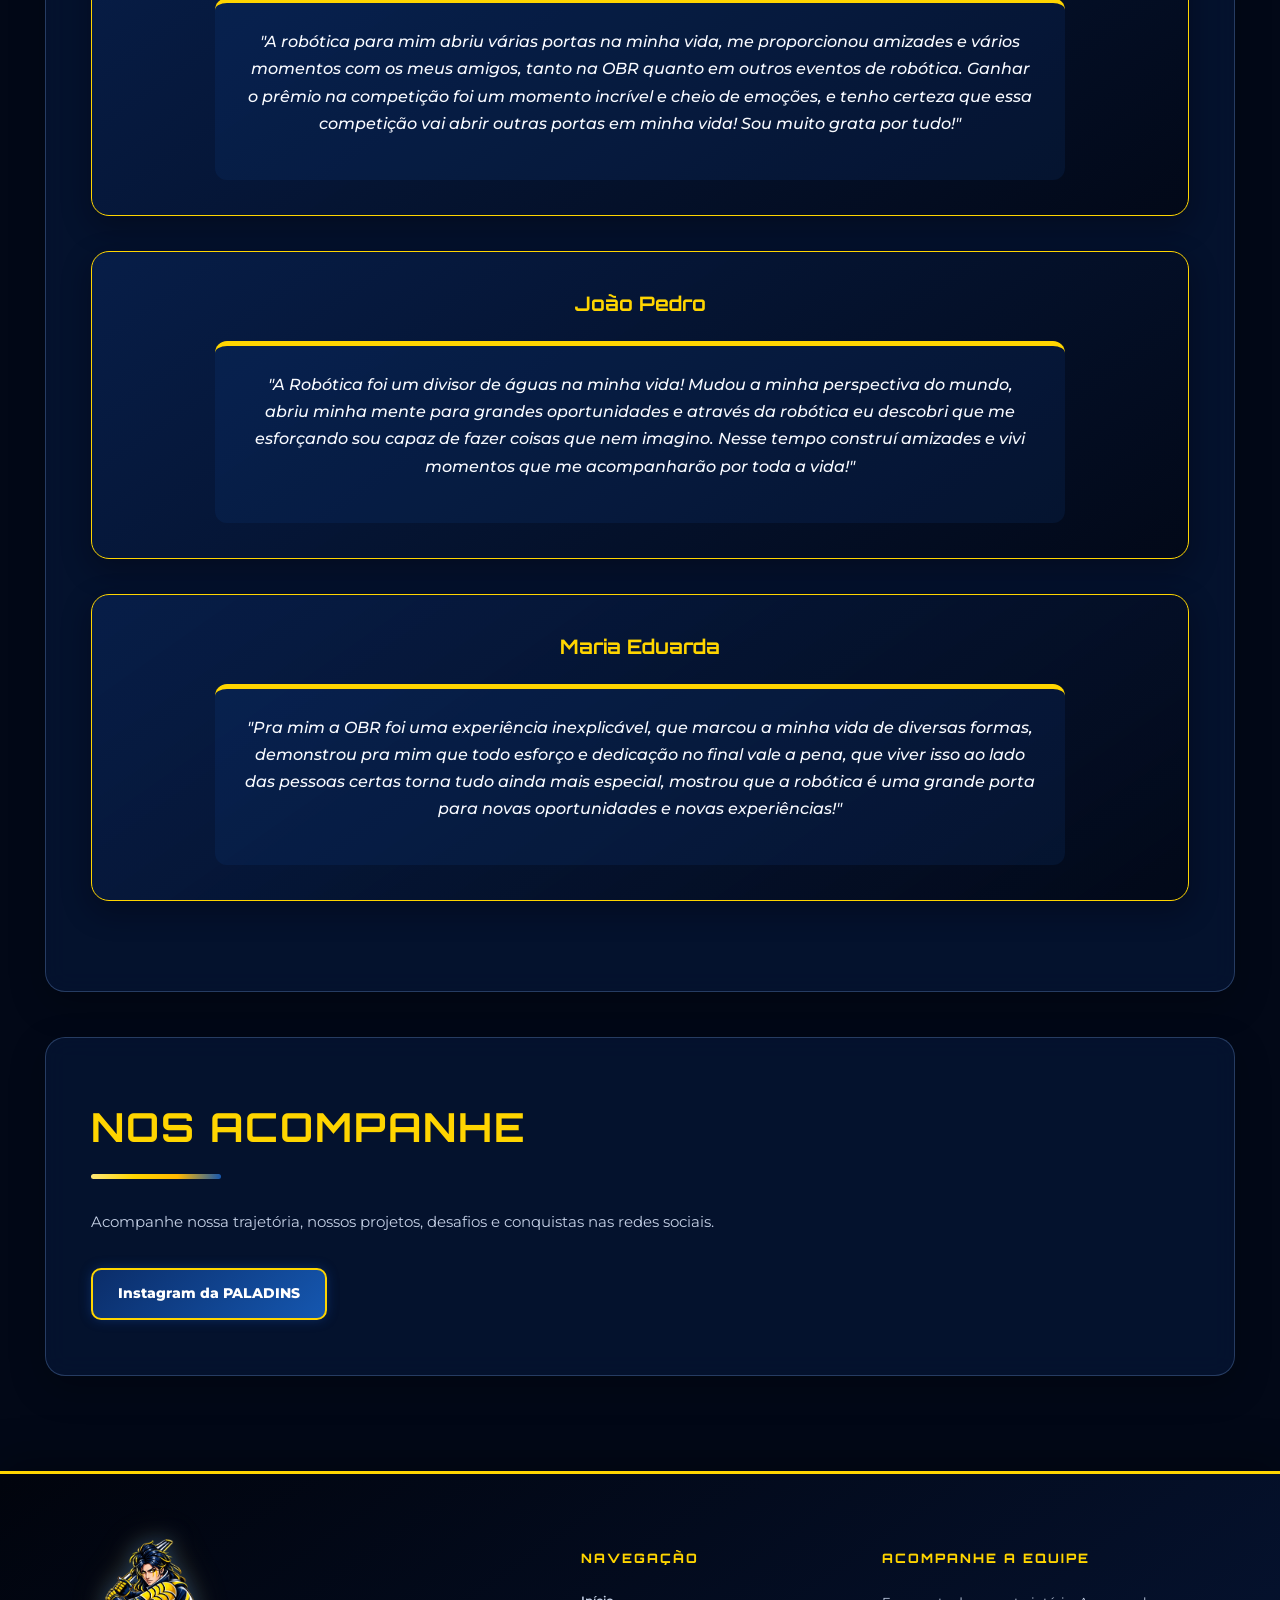
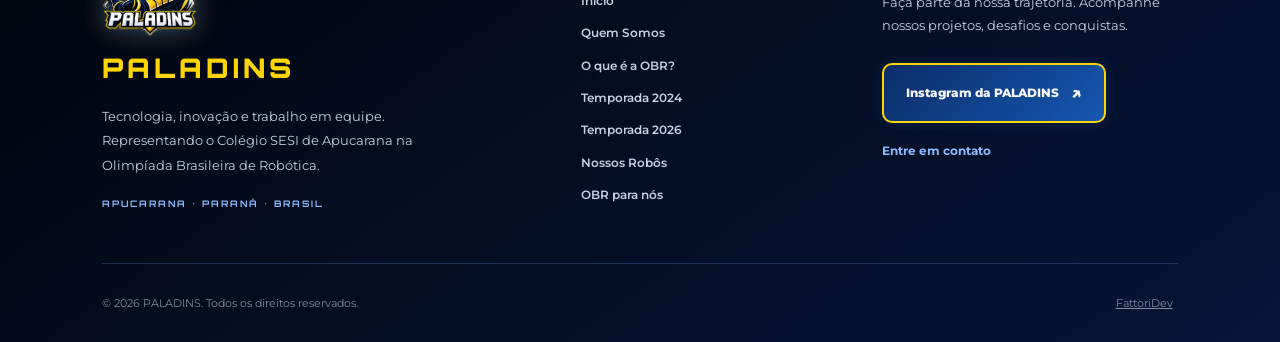
==== commit c70870f7: "atualizando assinatura de desenvolvedor" ====
--- a/index.html
+++ b/index.html
@@ -1,850 +1,711 @@
-
-<!DOCTYPE html>
+<!doctype html>
 <html lang="pt-BR">
-
-
-<head>
-    <meta charset="UTF-8">
-    <meta name="viewport" content="width=device-width, initial-scale=1.0">
-
-    <meta name="description" content="Conheça a PALADINS, equipe de robótica do Colégio SESI de Apucarana, Paraná. Descubra nossa história, conquistas na Olimpíada Brasileira de Robótica (OBR), integrantes e evolução dos nossos robôs.">
-
-    <link rel="icon" type="image/png" sizes="512x512" href="/Site-PALADINS/img/favicon.png?v=2">
-
-    <meta name="keywords" content="PALADINS, equipe PALADINS, robótica, Colégio SESI, Apucarana, OBR, Olimpíada Brasileira de Robótica, robótica educacional, LEGO Spike Prime, LEGO Mindstorms EV3">
-
-    <meta name="author" content="Equipe PALADINS">
-    <meta name="robots" content="index, follow">
-    <meta name="theme-color" content="#071A52">
-
-    <meta property="og:type" content="website">
-    <meta property="og:title" content="PALADINS | Equipe de Robótica do Colégio SESI">
-    <meta property="og:description" content="Conheça a trajetória, os integrantes, os robôs e as conquistas da PALADINS na Olimpíada Brasileira de Robótica.">
-    <meta property="og:locale" content="pt_BR">
+  <head>
+    <meta charset="UTF-8" />
+    <meta name="viewport" content="width=device-width, initial-scale=1.0" />
+
+    <meta
+      name="description"
+      content="Conheça a PALADINS, equipe de robótica do Colégio SESI de Apucarana, Paraná. Descubra nossa história, conquistas na Olimpíada Brasileira de Robótica (OBR), integrantes e evolução dos nossos robôs."
+    />
+
+    <link
+      rel="icon"
+      type="image/png"
+      sizes="512x512"
+      href="/Site-PALADINS/img/favicon.png?v=2"
+    />
+
+    <meta
+      name="keywords"
+      content="PALADINS, equipe PALADINS, robótica, Colégio SESI, Apucarana, OBR, Olimpíada Brasileira de Robótica, robótica educacional, LEGO Spike Prime, LEGO Mindstorms EV3"
+    />
+
+    <meta name="author" content="Equipe PALADINS" />
+    <meta name="robots" content="index, follow" />
+    <meta name="theme-color" content="#071A52" />
+
+    <meta property="og:type" content="website" />
+    <meta
+      property="og:title"
+      content="PALADINS | Equipe de Robótica do Colégio SESI"
+    />
+    <meta
+      property="og:description"
+      content="Conheça a trajetória, os integrantes, os robôs e as conquistas da PALADINS na Olimpíada Brasileira de Robótica."
+    />
+    <meta property="og:locale" content="pt_BR" />
 
     <title>PALADINS | Equipe de Robótica do Colégio SESI de Apucarana</title>
 
-    <link rel="preconnect" href="https://fonts.googleapis.com">
-    <link rel="preconnect" href="https://fonts.gstatic.com" crossorigin>
-
-    <link href="https://fonts.googleapis.com/css2?family=Dancing+Script:wght@600;700&display=swap" rel="stylesheet">
-
-    <link rel="stylesheet" href="./styles.css">
-</head>
-
-
-<body>
-
+    <link rel="preconnect" href="https://fonts.googleapis.com" />
+    <link rel="preconnect" href="https://fonts.gstatic.com" crossorigin />
+
+    <link
+      href="https://fonts.googleapis.com/css2?family=Dancing+Script:wght@600;700&display=swap"
+      rel="stylesheet"
+    />
+
+    <link rel="stylesheet" href="./styles.css" />
+  </head>
+
+  <body>
     <canvas id="fundo-interativo" aria-hidden="true"></canvas>
 
     <!-- CABEÇALHO -->
 
     <header id="inicio">
-
-        <h1>PALADINS</h1>
-
-        <img
-            src="img/paladins_logo.png.png"
-            alt="Logotipo oficial da equipe PALADINS de robótica do Colégio SESI"
-            class="logo-equipe"
-            fetchpriority="high"
+      <h1>PALADINS</h1>
+
+      <img
+        src="img/paladins_logo.png.png"
+        alt="Logotipo oficial da equipe PALADINS de robótica do Colégio SESI"
+        class="logo-equipe"
+        fetchpriority="high"
+      />
+
+      <p>ROBÓTICA • COLÉGIO SESI • APUCARANA</p>
+
+      <nav aria-label="Navegação principal">
+        <ul>
+          <li><a href="#inicio">Início</a></li>
+          <li><a href="#obr">O que é a OBR?</a></li>
+          <li><a href="#temporada-2024">Temporada 2024</a></li>
+          <li><a href="#temporada-2026">Temporada 2026</a></li>
+          <li><a href="#robo">Nossos Robôs</a></li>
+          <li><a href="#depoimentos">OBR para nós</a></li>
+          <li><a href="#nos-acompanhe">Nos acompanhe</a></li>
+        </ul>
+      </nav>
+    </header>
+
+    <!-- CONTEÚDO PRINCIPAL -->
+
+    <main id="conteudo-principal">
+      <!-- 1. APRESENTAÇÃO -->
+
+      <section id="apresentacao" aria-labelledby="titulo-apresentacao">
+        <h2 id="titulo-apresentacao">Quem Somos</h2>
+
+        <p>
+          Somos a PALADINS, a equipe de robótica mais antiga da modalidade OBR
+          do Colégio SESI Apucarana. Nossa trajetória é marcada pela dedicação,
+          criatividade, inovação e paixão pela tecnologia.
+        </p>
+
+        <p>
+          Ao longo dos anos, enfrentamos desafios, desenvolvemos soluções e
+          conquistamos resultados importantes, sempre buscando evoluir como
+          equipe e como competidores.
+        </p>
+      </section>
+
+      <!-- 2. O QUE É A OBR? -->
+
+      <section id="obr" aria-labelledby="titulo-obr">
+        <h2 id="titulo-obr">O Que é a OBR?</h2>
+
+        <p>
+          A Olimpíada Brasileira de Robótica (OBR) é uma competição educacional
+          que busca incentivar o interesse dos estudantes pela ciência,
+          tecnologia e engenharia por meio da robótica.
+        </p>
+
+        <p>
+          Na modalidade prática, as equipes devem construir e programar robôs
+          autônomos capazes de percorrer uma arena, seguir trajetos, superar
+          obstáculos e realizar missões de resgate, simulando situações de
+          emergência.
+        </p>
+
+        <p>
+          Para isso, os participantes precisam aplicar conhecimentos de
+          montagem, eletrônica, programação e estratégia, além de desenvolver
+          criatividade, raciocínio lógico e trabalho em equipe.
+        </p>
+      </section>
+
+      <!-- 3. TEMPORADA 2024 -->
+
+      <section id="temporada-2024" aria-labelledby="titulo-temporada-2024">
+        <h2 id="titulo-temporada-2024">Temporada 2024</h2>
+
+        <h3>O Início de uma Grande Conquista</h3>
+
+        <p>
+          Em 2024, a PALADINS participou da Olimpíada Brasileira de Robótica
+          utilizando o LEGO Mindstorms EV3. Foi uma temporada de muito
+          aprendizado, dedicação e desenvolvimento de habilidades em montagem,
+          programação e estratégia.
+        </p>
+
+        <p>
+          Durante essa jornada, trabalhamos juntos para construir e aperfeiçoar
+          nosso robô, enfrentando os desafios da competição e buscando alcançar
+          os melhores resultados.
+        </p>
+      </section>
+
+      <!-- 4. CONQUISTAS 2024 -->
+
+      <section id="conquistas-2024" aria-labelledby="titulo-conquistas-2024">
+        <h2 id="titulo-conquistas-2024">Conquistas de 2024</h2>
+
+        <article>
+          <h3>Campeões Regionais N2</h3>
+
+          <p>
+            Em 2024, a PALADINS conquistou o primeiro lugar no campeonato N2 da
+            fase Regional, demonstrando dedicação, estratégia e trabalho em
+            equipe.
+          </p>
+
+          <p>
+            Essa conquista marcou nossa trajetória e fortaleceu nossa vontade de
+            continuar evoluindo na robótica.
+          </p>
+        </article>
+      </section>
+
+      <!-- 5. EQUIPE 2024 -->
+
+      <section id="equipe-2024" aria-labelledby="titulo-equipe-2024">
+        <h2 id="titulo-equipe-2024">Equipe PALADINS 2024</h2>
+
+        <figure>
+          <img
+            src="./img/Paladins 2024.jpeg"
+            alt="Fotografia dos integrantes da equipe PALADINS durante a temporada de robótica de 2024"
+            loading="lazy"
+          />
+
+          <figcaption>PALADINS — Temporada 2024</figcaption>
+        </figure>
+      </section>
+
+      <!-- 6. INTEGRANTES 2024 -->
+
+      <section id="integrantes-2024" aria-labelledby="titulo-integrantes-2024">
+        <h2 id="titulo-integrantes-2024">Integrantes de 2024</h2>
+
+        <article class="card-membro">
+          <img
+            src="./img/Pedro 2024.png"
+            alt="Pedro Matheus Neto, integrante da PALADINS em 2024"
+            class="foto-membro"
+            loading="lazy"
+          />
+
+          <h3>Pedro Matheus Neto</h3>
+
+          <p><strong>Função:</strong> Programador e soltador.</p>
+
+          <a
+            href="https://www.instagram.com/pedromatheusneto1/"
+            target="_blank"
+            rel="noopener noreferrer"
+            class="botao-instagram"
+            aria-label="Instagram de Pedro Matheus Neto"
+          >
+            Instagram
+          </a>
+        </article>
+
+        <article class="card-membro">
+          <img
+            src="./img/Cauê 2024.png"
+            alt="Cauê Gabriel Carvalho da Silva, integrante da PALADINS em 2024"
+            class="foto-membro"
+            loading="lazy"
+          />
+
+          <h3>Cauê Gabriel Carvalho da Silva</h3>
+
+          <p><strong>Função:</strong> Montador.</p>
+
+          <a
+            href="https://www.instagram.com/cauegabrielcs/"
+            target="_blank"
+            rel="noopener noreferrer"
+            class="botao-instagram"
+            aria-label="Instagram de Cauê Gabriel Carvalho da Silva"
+          >
+            Instagram
+          </a>
+        </article>
+
+        <article class="card-membro">
+          <img
+            src="./img/João 2024.png"
+            alt="João Pedro Fattori Janisch, integrante da PALADINS em 2024"
+            class="foto-membro"
+            loading="lazy"
+          />
+
+          <h3>João Pedro Fattori Janisch</h3>
+
+          <p><strong>Função:</strong> Programador principal.</p>
+
+          <a
+            href="https://www.instagram.com/fattorijoao_?obrf=em5ldDQ5NmszNHZl"
+            target="_blank"
+            rel="noopener noreferrer"
+            class="botao-instagram"
+            aria-label="Instagram de João Pedro Fattori Janisch"
+          >
+            Instagram
+          </a>
+        </article>
+      </section>
+
+      <!-- 7. TEMPORADA 2026 -->
+
+      <section id="temporada-2026" aria-labelledby="titulo-temporada-2026">
+        <h2 id="titulo-temporada-2026">Temporada 2026</h2>
+
+        <h3>Uma Nova Fase, Novos Desafios</h3>
+
+        <p>
+          Em 2026, a PALADINS iniciou uma nova temporada com o objetivo de
+          superar os resultados anteriores e continuar evoluindo na Olimpíada
+          Brasileira de Robótica.
+        </p>
+
+        <p>
+          A equipe passou por mudanças, aperfeiçoou suas estratégias e trabalhou
+          continuamente no desenvolvimento de um robô mais compacto, funcional e
+          eficiente.
+        </p>
+
+        <p>
+          Foi uma temporada marcada por muito esforço, aprendizado e dedicação
+          de todos os integrantes.
+        </p>
+      </section>
+
+      <!-- 8. CONQUISTAS 2026 -->
+
+      <section id="conquistas-2026" aria-labelledby="titulo-conquistas-2026">
+        <h2 id="titulo-conquistas-2026">Conquistas de 2026</h2>
+
+        <article>
+          <h3>Campeões Estaduais N2</h3>
+
+          <p>
+            Em 2026, conquistamos o primeiro lugar na etapa N2 Estadual,
+            garantindo nossa classificação para o Campeonato Nacional da OBR,
+            realizado em João Pessoa, na Paraíba.
+          </p>
+        </article>
+
+        <article>
+          <h3>Um Marco para o Norte do Paraná</h3>
+
+          <p>
+            A PALADINS também alcançou um marco histórico: tornou-se a primeira
+            equipe do Norte do Paraná a participar da etapa Nacional da OBR.
+          </p>
+        </article>
+
+        <blockquote>
+          <p>
+            "Do Regional ao Estadual, e agora rumo ao Nacional. Nossa história é
+            feita de desafios, conquistas e inovação!"
+          </p>
+        </blockquote>
+      </section>
+
+      <!-- 9. EQUIPE 2026 -->
+
+      <section id="equipe-2026" aria-labelledby="titulo-equipe-2026">
+        <h2 id="titulo-equipe-2026">Equipe PALADINS 2026</h2>
+
+        <figure>
+          <img
+            src="./img/Paladins 2026.jpeg"
+            alt="Fotografia dos integrantes da equipe PALADINS durante a temporada de robótica de 2026"
+            loading="lazy"
+          />
+
+          <figcaption>PALADINS — Temporada 2026</figcaption>
+        </figure>
+      </section>
+
+      <!-- 10. INTEGRANTES 2026 -->
+
+      <section id="integrantes-2026" aria-labelledby="titulo-integrantes-2026">
+        <h2 id="titulo-integrantes-2026">Integrantes de 2026</h2>
+
+        <article class="card-membro">
+          <img
+            src="./img/Cauê 2026.png"
+            alt="Cauê Gabriel Carvalho da Silva, integrante da PALADINS em 2026"
+            class="foto-membro"
+            loading="lazy"
+          />
+
+          <h3>Cauê Gabriel Carvalho da Silva</h3>
+
+          <p><strong>Função:</strong> Montador.</p>
+
+          <a
+            href="https://www.instagram.com/cauegabrielcs/"
+            target="_blank"
+            rel="noopener noreferrer"
+            class="botao-instagram"
+            aria-label="Instagram de Cauê Gabriel Carvalho da Silva"
+          >
+            Instagram
+          </a>
+        </article>
+
+        <article class="card-membro">
+          <img
+            src="./img/Clara 2026.png"
+            alt="Clara Beatriz Kern Marques, integrante da PALADINS em 2026"
+            class="foto-membro"
+            loading="lazy"
+          />
+
+          <h3>Clara Beatriz Kern Marques</h3>
+
+          <p><strong>Função:</strong> Marketing.</p>
+
+          <a
+            href="https://www.instagram.com/clarabeatrixz_/"
+            target="_blank"
+            rel="noopener noreferrer"
+            class="botao-instagram"
+            aria-label="Instagram de Clara Beatriz Kern Marques"
+          >
+            Instagram
+          </a>
+        </article>
+
+        <article class="card-membro">
+          <img
+            src="./img/João 2026.png"
+            alt="João Pedro Fattori Janisch, integrante da PALADINS em 2026"
+            class="foto-membro"
+            loading="lazy"
+          />
+
+          <h3>João Pedro Fattori Janisch</h3>
+
+          <p><strong>Função:</strong> Programador.</p>
+
+          <a
+            href="https://www.instagram.com/fattorijoao_?obrf=em5ldDQ5NmszNHZl"
+            target="_blank"
+            rel="noopener noreferrer"
+            class="botao-instagram"
+            aria-label="Instagram de João Pedro Fattori Janisch"
+          >
+            Instagram
+          </a>
+        </article>
+
+        <article class="card-membro">
+          <img
+            src="./img/Duda 2026.png"
+            alt="Maria Eduarda Veroneze de Mello, integrante da PALADINS em 2026"
+            class="foto-membro"
+            loading="lazy"
+          />
+
+          <h3>Maria Eduarda Veroneze de Mello</h3>
+
+          <p><strong>Função:</strong> Soltadora.</p>
+
+          <a
+            href="https://www.instagram.com/duda__veroneze/"
+            target="_blank"
+            rel="noopener noreferrer"
+            class="botao-instagram"
+            aria-label="Instagram de Maria Eduarda Veroneze de Mello"
+          >
+            Instagram
+          </a>
+        </article>
+      </section>
+
+      <!-- 11. A EVOLUÇÃO DO NOSSO ROBÔ -->
+
+      <section id="robo" aria-labelledby="titulo-robo">
+        <h2 id="titulo-robo">A evolução do nosso robô</h2>
+
+        <p>
+          A evolução da PALADINS também pode ser observada na construção dos
+          nossos robôs. A cada temporada, buscamos melhorar nossos projetos,
+          aprimorar nossas estratégias e explorar novas possibilidades.
+        </p>
+
+        <h3>Transição para o LEGO Spike Prime</h3>
+
+        <p>
+          Em 2024 utilizamos o LEGO Mindstorms EV3 e posteriormente, migramos
+          para o LEGO Spike Prime, uma plataforma mais recente, com sensores e
+          motores que ampliaram nossas possibilidades de construção e
+          programação.
+        </p>
+
+        <h3>Temporada 2026 — Evolução e Aperfeiçoamento</h3>
+
+        <p>
+          Durante a temporada de 2026, nosso robô passou por diversas
+          reconstruções e melhorias. Trabalhamos continuamente para alcançar uma
+          estrutura mais compacta, funcional e eficiente, aproveitando da melhor
+          maneira os recursos disponíveis.
+        </p>
+
+        <div class="galeria-robos">
+          <figure>
+            <img
+              src="./img/Robô regional 2026.png"
+              alt="Robô da equipe PALADINS utilizado na fase Regional da OBR de 2026"
+              loading="lazy"
+            />
+
+            <figcaption>Robô Regional 2026</figcaption>
+          </figure>
+
+          <figure>
+            <img
+              src="./img/Robô estadual 2026.png"
+              alt="Robô da equipe PALADINS utilizado na fase Estadual da OBR de 2026"
+              loading="lazy"
+            />
+
+            <figcaption>Robô Estadual 2026</figcaption>
+          </figure>
+
+          <figure>
+            <img
+              src="./img/Robô nacional 2026.png"
+              alt="Robô da equipe PALADINS utilizado na etapa Nacional da OBR de 2026"
+              loading="lazy"
+            />
+
+            <figcaption>Robô Nacional 2026</figcaption>
+          </figure>
+        </div>
+      </section>
+
+      <!-- 12. OBR PARA NÓS -->
+
+      <section id="depoimentos" aria-labelledby="titulo-depoimentos">
+        <h2 id="titulo-depoimentos">OBR para nós</h2>
+
+        <p>
+          A robótica vai muito além de construir e programar robôs. Ela
+          representa aprendizado, superação, amizade, responsabilidade e
+          experiências que levamos para a vida.
+        </p>
+
+        <article class="card-membro">
+          <img
+            src="./img/Cauê 2026.png"
+            alt="Cauê Gabriel Carvalho da Silva"
+            class="foto-membro"
+            loading="lazy"
+          />
+
+          <h3>Cauê Gabriel</h3>
+
+          <blockquote>
+            <p>
+              "A OBR foi uma experiência muito marcante para mim. Foi um lugar
+              onde pude me descobrir melhor, evoluir e fazer várias amizades
+              novas. Ela me proporcionou mais conhecimento sobre as áreas
+              tecnológicas envolvidas na robótica e me ensinou a ter
+              persistência diante das dificuldades. Além disso, desenvolvi minha
+              criatividade e comunicação, criando também mais confiança e
+              conforto dentro dessa área."
+            </p>
+          </blockquote>
+        </article>
+
+        <article class="card-membro">
+          <img
+            src="./img/Clara 2026.png"
+            alt="Clara Beatriz Kern Marques"
+            class="foto-membro"
+            loading="lazy"
+          />
+
+          <h3>Clara Beatriz</h3>
+
+          <blockquote>
+            <p>
+              "A robótica para mim abriu várias portas na minha vida, me
+              proporcionou amizades e vários momentos com os meus amigos, tanto
+              na OBR quanto em outros eventos de robótica. Ganhar o prêmio na
+              competição foi um momento incrível e cheio de emoções, e tenho
+              certeza que essa competição vai abrir outras portas em minha vida!
+              Sou muito grata por tudo!"
+            </p>
+          </blockquote>
+        </article>
+
+        <article class="card-membro">
+          <img
+            src="./img/João 2026.png"
+            alt="João Pedro Fattori Janisch"
+            class="foto-membro"
+            loading="lazy"
+          />
+
+          <h3>João Pedro</h3>
+
+          <blockquote>
+            <p>
+              "A Robótica foi um divisor de águas na minha vida! Mudou a minha
+              perspectiva do mundo, abriu minha mente para grandes oportunidades
+              e através da robótica eu descobri que me esforçando sou capaz de
+              fazer coisas que nem imagino. Nesse tempo construí amizades e vivi
+              momentos que me acompanharão por toda a vida!"
+            </p>
+          </blockquote>
+        </article>
+
+        <article class="card-membro">
+          <img
+            src="./img/Duda 2026.png"
+            alt="Maria Eduarda Veroneze de Mello"
+            class="foto-membro"
+            loading="lazy"
+          />
+
+          <h3>Maria Eduarda</h3>
+
+          <blockquote>
+            <p>
+              "Pra mim a OBR foi uma experiência inexplicável, que marcou a
+              minha vida de diversas formas, demonstrou pra mim que todo esforço
+              e dedicação no final vale a pena, que viver isso ao lado das
+              pessoas certas torna tudo ainda mais especial, mostrou que a
+              robótica é uma grande porta para novas oportunidades e novas
+              experiências!"
+            </p>
+          </blockquote>
+        </article>
+      </section>
+
+      <!-- 13. NOS ACOMPANHE -->
+
+      <section id="nos-acompanhe" aria-labelledby="titulo-contato">
+        <h2 id="titulo-contato">Nos Acompanhe</h2>
+
+        <p>
+          Acompanhe nossa trajetória, nossos projetos, desafios e conquistas nas
+          redes sociais.
+        </p>
+
+        <a
+          href="https://www.instagram.com/paladins_obr/"
+          target="_blank"
+          rel="noopener noreferrer"
+          class="botao-instagram"
+          aria-label="Acessar o Instagram da equipe PALADINS"
         >
-
-        <p>ROBÓTICA • COLÉGIO SESI • APUCARANA</p>
-
-        <nav aria-label="Navegação principal">
-            <ul>
-                <li><a href="#inicio">Início</a></li>
-                <li><a href="#obr">O que é a OBR?</a></li>
-                <li><a href="#temporada-2024">Temporada 2024</a></li>
-                <li><a href="#temporada-2026">Temporada 2026</a></li>
-                <li><a href="#robo">Nossos Robôs</a></li>
-                <li><a href="#depoimentos">OBR para nós</a></li>
-                <li><a href="#nos-acompanhe">Nos acompanhe</a></li>
-            </ul>
+          Instagram da PALADINS
+        </a>
+      </section>
+    </main>
+
+    <!-- RODAPÉ ORGANIZADO -->
+
+    <footer class="rodape">
+      <div class="rodape-conteudo">
+        <!-- COLUNA 1: IDENTIDADE -->
+
+        <div class="rodape-identidade">
+          <img
+            src="./img/paladins_logo.png.png"
+            alt="Logotipo da equipe PALADINS"
+            class="logo-rodape"
+            loading="lazy"
+          />
+
+          <h2>PALADINS</h2>
+
+          <p>
+            Tecnologia, inovação e trabalho em equipe. Representando o Colégio
+            SESI de Apucarana na Olimpíada Brasileira de Robótica.
+          </p>
+
+          <span class="rodape-localizacao"> APUCARANA • PARANÁ • BRASIL </span>
+        </div>
+
+        <!-- COLUNA 2: NAVEGAÇÃO -->
+
+        <nav class="rodape-links" aria-label="Navegação do rodapé">
+          <h3>NAVEGAÇÃO</h3>
+
+          <a href="#inicio">Início</a>
+
+          <a href="#apresentacao">Quem Somos</a>
+
+          <a href="#obr">O que é a OBR?</a>
+
+          <a href="#temporada-2024">Temporada 2024</a>
+
+          <a href="#temporada-2026">Temporada 2026</a>
+
+          <a href="#robo">Nossos Robôs</a>
+
+          <a href="#depoimentos">OBR para nós</a>
         </nav>
 
-    </header>
-
-
-    <!-- CONTEÚDO PRINCIPAL -->
-
-    <main id="conteudo-principal">
-
-        <!-- 1. APRESENTAÇÃO -->
-
-        <section id="apresentacao" aria-labelledby="titulo-apresentacao">
-
-            <h2 id="titulo-apresentacao">Quem Somos</h2>
-
-            <p>
-                Somos a PALADINS, a equipe de robótica mais antiga
-                da modalidade OBR do Colégio SESI Apucarana. Nossa trajetória
-                é marcada pela dedicação, criatividade, inovação
-                e paixão pela tecnologia.
-            </p>
-
-            <p>
-                Ao longo dos anos, enfrentamos desafios, desenvolvemos
-                soluções e conquistamos resultados importantes,
-                sempre buscando evoluir como equipe e como competidores.
-            </p>
-
-        </section>
-
-
-        <!-- 2. O QUE É A OBR? -->
-
-        <section id="obr" aria-labelledby="titulo-obr">
-
-            <h2 id="titulo-obr">O Que é a OBR?</h2>
-
-            <p>
-                A Olimpíada Brasileira de Robótica (OBR) é uma
-                competição educacional que busca incentivar o
-                interesse dos estudantes pela ciência, tecnologia
-                e engenharia por meio da robótica.
-            </p>
-
-            <p>
-                Na modalidade prática, as equipes devem construir
-                e programar robôs autônomos capazes de percorrer
-                uma arena, seguir trajetos, superar obstáculos
-                e realizar missões de resgate, simulando situações
-                de emergência.
-            </p>
-
-            <p>
-                Para isso, os participantes precisam aplicar
-                conhecimentos de montagem, eletrônica, programação
-                e estratégia, além de desenvolver criatividade,
-                raciocínio lógico e trabalho em equipe.
-            </p>
-
-        </section>
-
-
-        <!-- 3. TEMPORADA 2024 -->
-
-        <section id="temporada-2024" aria-labelledby="titulo-temporada-2024">
-
-            <h2 id="titulo-temporada-2024">Temporada 2024</h2>
-
-            <h3>O Início de uma Grande Conquista</h3>
-
-            <p>
-                Em 2024, a PALADINS participou da Olimpíada Brasileira
-                de Robótica utilizando o LEGO Mindstorms EV3.
-                Foi uma temporada de muito aprendizado, dedicação
-                e desenvolvimento de habilidades em montagem,
-                programação e estratégia.
-            </p>
-
-            <p>
-                Durante essa jornada, trabalhamos juntos para
-                construir e aperfeiçoar nosso robô, enfrentando
-                os desafios da competição e buscando alcançar
-                os melhores resultados.
-            </p>
-
-        </section>
-
-
-        <!-- 4. CONQUISTAS 2024 -->
-
-        <section id="conquistas-2024" aria-labelledby="titulo-conquistas-2024">
-
-            <h2 id="titulo-conquistas-2024">Conquistas de 2024</h2>
-
-            <article>
-
-                <h3>Campeões Regionais N2</h3>
-
-                <p>
-                    Em 2024, a PALADINS conquistou o primeiro lugar
-                    no campeonato N2 da fase Regional, demonstrando
-                    dedicação, estratégia e trabalho em equipe.
-                </p>
-
-                <p>
-                    Essa conquista marcou nossa trajetória e
-                    fortaleceu nossa vontade de continuar evoluindo
-                    na robótica.
-                </p>
-
-            </article>
-
-        </section>
-
-
-        <!-- 5. EQUIPE 2024 -->
-
-        <section id="equipe-2024" aria-labelledby="titulo-equipe-2024">
-
-            <h2 id="titulo-equipe-2024">Equipe PALADINS 2024</h2>
-
-            <figure>
-
-                <img
-                    src="./img/Paladins 2024.jpeg"
-                    alt="Fotografia dos integrantes da equipe PALADINS durante a temporada de robótica de 2024"
-                    loading="lazy"
-                >
-
-                <figcaption>
-                    PALADINS — Temporada 2024
-                </figcaption>
-
-            </figure>
-
-        </section>
-
-
-        <!-- 6. INTEGRANTES 2024 -->
-
-        <section id="integrantes-2024" aria-labelledby="titulo-integrantes-2024">
-
-            <h2 id="titulo-integrantes-2024">Integrantes de 2024</h2>
-
-            <article class="card-membro">
-
-                <img
-                    src="./img/Pedro 2024.png"
-                    alt="Pedro Matheus Neto, integrante da PALADINS em 2024"
-                    class="foto-membro"
-                    loading="lazy"
-                >
-
-                <h3>Pedro Matheus Neto</h3>
-
-                <p>
-                    <strong>Função:</strong> Programador e soltador.
-                </p>
-
-                <a
-                    href="https://www.instagram.com/pedromatheusneto1/"
-                    target="_blank"
-                    rel="noopener noreferrer"
-                    class="botao-instagram"
-                    aria-label="Instagram de Pedro Matheus Neto"
-                >
-                    Instagram
-                </a>
-
-            </article>
-
-
-            <article class="card-membro">
-
-                <img
-                    src="./img/Cauê 2024.png"
-                    alt="Cauê Gabriel Carvalho da Silva, integrante da PALADINS em 2024"
-                    class="foto-membro"
-                    loading="lazy"
-                >
-
-                <h3>Cauê Gabriel Carvalho da Silva</h3>
-
-                <p>
-                    <strong>Função:</strong> Montador.
-                </p>
-
-                <a
-                    href="https://www.instagram.com/cauegabrielcs/"
-                    target="_blank"
-                    rel="noopener noreferrer"
-                    class="botao-instagram"
-                    aria-label="Instagram de Cauê Gabriel Carvalho da Silva"
-                >
-                    Instagram
-                </a>
-
-            </article>
-
-
-            <article class="card-membro">
-
-                <img
-                    src="./img/João 2024.png"
-                    alt="João Pedro Fattori Janisch, integrante da PALADINS em 2024"
-                    class="foto-membro"
-                    loading="lazy"
-                >
-
-                <h3>João Pedro Fattori Janisch</h3>
-
-                <p>
-                    <strong>Função:</strong> Programador principal.
-                </p>
-
-                <a
-                    href="https://www.instagram.com/fattorijoao_?obrf=em5ldDQ5NmszNHZl"
-                    target="_blank"
-                    rel="noopener noreferrer"
-                    class="botao-instagram"
-                    aria-label="Instagram de João Pedro Fattori Janisch"
-                >
-                    Instagram
-                </a>
-
-            </article>
-
-        </section>
-
-
-        <!-- 7. TEMPORADA 2026 -->
-
-        <section id="temporada-2026" aria-labelledby="titulo-temporada-2026">
-
-            <h2 id="titulo-temporada-2026">Temporada 2026</h2>
-
-            <h3>Uma Nova Fase, Novos Desafios</h3>
-
-            <p>
-                Em 2026, a PALADINS iniciou uma nova temporada
-                com o objetivo de superar os resultados anteriores
-                e continuar evoluindo na Olimpíada Brasileira
-                de Robótica.
-            </p>
-
-            <p>
-                A equipe passou por mudanças, aperfeiçoou suas
-                estratégias e trabalhou continuamente no
-                desenvolvimento de um robô mais compacto,
-                funcional e eficiente.
-            </p>
-
-            <p>
-                Foi uma temporada marcada por muito esforço,
-                aprendizado e dedicação de todos os integrantes.
-            </p>
-
-        </section>
-
-
-        <!-- 8. CONQUISTAS 2026 -->
-
-        <section id="conquistas-2026" aria-labelledby="titulo-conquistas-2026">
-
-            <h2 id="titulo-conquistas-2026">Conquistas de 2026</h2>
-
-            <article>
-
-                <h3>Campeões Estaduais N2</h3>
-
-                <p>
-                    Em 2026, conquistamos o primeiro lugar na
-                    etapa N2 Estadual, garantindo nossa classificação
-                    para o Campeonato Nacional da OBR, realizado
-                    em João Pessoa, na Paraíba.
-                </p>
-
-            </article>
-
-
-            <article>
-
-                <h3>Um Marco para o Norte do Paraná</h3>
-
-                <p>
-                    A PALADINS também alcançou um marco histórico:
-                    tornou-se a primeira equipe do Norte do Paraná
-                    a participar da etapa Nacional da OBR.
-                </p>
-
-            </article>
-
-
-            <blockquote>
-
-                <p>
-                    "Do Regional ao Estadual, e agora rumo ao Nacional.
-                    Nossa história é feita de desafios, conquistas
-                    e inovação!"
-                </p>
-
-            </blockquote>
-
-        </section>
-
-
-        <!-- 9. EQUIPE 2026 -->
-
-        <section id="equipe-2026" aria-labelledby="titulo-equipe-2026">
-
-            <h2 id="titulo-equipe-2026">Equipe PALADINS 2026</h2>
-
-            <figure>
-
-                <img
-                    src="./img/Paladins 2026.jpeg"
-                    alt="Fotografia dos integrantes da equipe PALADINS durante a temporada de robótica de 2026"
-                    loading="lazy"
-                >
-
-                <figcaption>
-                    PALADINS — Temporada 2026
-                </figcaption>
-
-            </figure>
-
-        </section>
-
-
-        <!-- 10. INTEGRANTES 2026 -->
-
-        <section id="integrantes-2026" aria-labelledby="titulo-integrantes-2026">
-
-            <h2 id="titulo-integrantes-2026">Integrantes de 2026</h2>
-
-            <article class="card-membro">
-
-                <img
-                    src="./img/Cauê 2026.png"
-                    alt="Cauê Gabriel Carvalho da Silva, integrante da PALADINS em 2026"
-                    class="foto-membro"
-                    loading="lazy"
-                >
-
-                <h3>Cauê Gabriel Carvalho da Silva</h3>
-
-                <p>
-                    <strong>Função:</strong> Montador.
-                </p>
-
-                <a
-                    href="https://www.instagram.com/cauegabrielcs/"
-                    target="_blank"
-                    rel="noopener noreferrer"
-                    class="botao-instagram"
-                    aria-label="Instagram de Cauê Gabriel Carvalho da Silva"
-                >
-                    Instagram
-                </a>
-
-            </article>
-
-
-            <article class="card-membro">
-
-                <img
-                    src="./img/Clara 2026.png"
-                    alt="Clara Beatriz Kern Marques, integrante da PALADINS em 2026"
-                    class="foto-membro"
-                    loading="lazy"
-                >
-
-                <h3>Clara Beatriz Kern Marques</h3>
-
-                <p>
-                    <strong>Função:</strong> Marketing.
-                </p>
-
-                <a
-                    href="https://www.instagram.com/clarabeatrixz_/"
-                    target="_blank"
-                    rel="noopener noreferrer"
-                    class="botao-instagram"
-                    aria-label="Instagram de Clara Beatriz Kern Marques"
-                >
-                    Instagram
-                </a>
-
-            </article>
-
-
-            <article class="card-membro">
-
-                <img
-                    src="./img/João 2026.png"
-                    alt="João Pedro Fattori Janisch, integrante da PALADINS em 2026"
-                    class="foto-membro"
-                    loading="lazy"
-                >
-
-                <h3>João Pedro Fattori Janisch</h3>
-
-                <p>
-                    <strong>Função:</strong> Programador.
-                </p>
-
-                <a
-                    href="https://www.instagram.com/fattorijoao_?obrf=em5ldDQ5NmszNHZl"
-                    target="_blank"
-                    rel="noopener noreferrer"
-                    class="botao-instagram"
-                    aria-label="Instagram de João Pedro Fattori Janisch"
-                >
-                    Instagram
-                </a>
-
-            </article>
-
-
-            <article class="card-membro">
-
-                <img
-                    src="./img/Duda 2026.png"
-                    alt="Maria Eduarda Veroneze de Mello, integrante da PALADINS em 2026"
-                    class="foto-membro"
-                    loading="lazy"
-                >
-
-                <h3>Maria Eduarda Veroneze de Mello</h3>
-
-                <p>
-                    <strong>Função:</strong> Soltadora.
-                </p>
-
-                <a
-                    href="https://www.instagram.com/duda__veroneze/"
-                    target="_blank"
-                    rel="noopener noreferrer"
-                    class="botao-instagram"
-                    aria-label="Instagram de Maria Eduarda Veroneze de Mello"
-                >
-                    Instagram
-                </a>
-
-            </article>
-
-        </section>
-
-
-        <!-- 11. A EVOLUÇÃO DO NOSSO ROBÔ -->
-
-        <section id="robo" aria-labelledby="titulo-robo">
-
-            <h2 id="titulo-robo">A evolução do nosso robô</h2>
-
-            <p>
-                A evolução da PALADINS também pode ser observada
-                na construção dos nossos robôs. A cada temporada,
-                buscamos melhorar nossos projetos, aprimorar
-                nossas estratégias e explorar novas possibilidades.
-            </p>
-
-            <h3>Transição para o LEGO Spike Prime</h3>
-
-            <p>
-                Em 2024 utilizamos o LEGO Mindstorms EV3 e posteriormente,
-                migramos para o LEGO Spike Prime, uma plataforma mais recente,
-                com sensores e motores que ampliaram nossas possibilidades
-                de construção e programação.
-            </p>
-
-            <h3>Temporada 2026 — Evolução e Aperfeiçoamento</h3>
-
-            <p>
-                Durante a temporada de 2026, nosso robô passou
-                por diversas reconstruções e melhorias.
-                Trabalhamos continuamente para alcançar uma
-                estrutura mais compacta, funcional e eficiente,
-                aproveitando da melhor maneira os recursos
-                disponíveis.
-            </p>
-
-            <div class="galeria-robos">
-
-                <figure>
-
-                    <img
-                        src="./img/Robô regional 2026.png"
-                        alt="Robô da equipe PALADINS utilizado na fase Regional da OBR de 2026"
-                        loading="lazy"
-                    >
-
-                    <figcaption>
-                        Robô Regional 2026
-                    </figcaption>
-
-                </figure>
-
-
-                <figure>
-
-                    <img
-                        src="./img/Robô estadual 2026.png"
-                        alt="Robô da equipe PALADINS utilizado na fase Estadual da OBR de 2026"
-                        loading="lazy"
-                    >
-
-                    <figcaption>
-                        Robô Estadual 2026
-                    </figcaption>
-
-                </figure>
-
-
-                <figure>
-
-                    <img
-                        src="./img/Robô nacional 2026.png"
-                        alt="Robô da equipe PALADINS utilizado na etapa Nacional da OBR de 2026"
-                        loading="lazy"
-                    >
-
-                    <figcaption>
-                        Robô Nacional 2026
-                    </figcaption>
-
-                </figure>
-
-            </div>
-
-        </section>
-
-
-        <!-- 12. OBR PARA NÓS -->
-
-        <section id="depoimentos" aria-labelledby="titulo-depoimentos">
-
-            <h2 id="titulo-depoimentos">OBR para nós</h2>
-
-            <p>
-                A robótica vai muito além de construir e programar
-                robôs. Ela representa aprendizado, superação,
-                amizade, responsabilidade e experiências que
-                levamos para a vida.
-            </p>
-
-
-            <article class="card-membro">
-
-                <img
-                    src="./img/Cauê 2026.png"
-                    alt="Cauê Gabriel Carvalho da Silva"
-                    class="foto-membro"
-                    loading="lazy"
-                >
-
-                <h3>Cauê Gabriel</h3>
-
-                <blockquote>
-
-                    <p>
-                        "A OBR foi uma experiência muito marcante para mim. Foi um lugar onde pude me descobrir melhor, evoluir e fazer várias amizades novas. Ela me proporcionou mais conhecimento sobre as áreas tecnológicas envolvidas na robótica e me ensinou a ter persistência diante das dificuldades. Além disso, desenvolvi minha criatividade e comunicação, criando também mais confiança e conforto dentro dessa área."
-                    </p>
-
-                </blockquote>
-
-            </article>
-
-
-            <article class="card-membro">
-
-                <img
-                    src="./img/Clara 2026.png"
-                    alt="Clara Beatriz Kern Marques"
-                    class="foto-membro"
-                    loading="lazy"
-                >
-
-                <h3>Clara Beatriz</h3>
-
-                <blockquote>
-
-                    <p>
-                        "A robótica para mim abriu várias portas na minha vida, me proporcionou amizades e vários momentos com os meus amigos, tanto na OBR quanto em outros eventos de robótica. Ganhar o prêmio na competição foi um momento incrível e cheio de emoções, e tenho certeza que essa competição vai abrir outras portas em minha vida! Sou muito grata por tudo!"
-                    </p>
-
-                </blockquote>
-
-            </article>
-
-
-            <article class="card-membro">
-
-                <img
-                    src="./img/João 2026.png"
-                    alt="João Pedro Fattori Janisch"
-                    class="foto-membro"
-                    loading="lazy"
-                >
-
-                <h3>João Pedro</h3>
-
-                <blockquote>
-
-                    <p>
-                        "A Robótica foi um divisor de águas na minha vida! Mudou a minha perspectiva do mundo, abriu minha mente para grandes oportunidades e através da robótica eu descobri que me esforçando sou capaz de fazer coisas que nem imagino. Nesse tempo construí amizades e vivi momentos que me acompanharão por toda a vida!"
-                    </p>
-
-                </blockquote>
-
-            </article>
-
-
-            <article class="card-membro">
-
-                <img
-                    src="./img/Duda 2026.png"
-                    alt="Maria Eduarda Veroneze de Mello"
-                    class="foto-membro"
-                    loading="lazy"
-                >
-
-                <h3>Maria Eduarda</h3>
-
-                <blockquote>
-
-                    <p>
-                        "Pra mim a OBR foi uma experiência inexplicável, que marcou a minha vida de diversas formas, demonstrou pra mim que todo esforço e dedicação no final vale a pena, que viver isso ao lado das pessoas certas torna tudo ainda mais especial, mostrou que a robótica é uma grande porta para novas oportunidades e novas experiências!"
-                    </p>
-
-                </blockquote>
-
-            </article>
-
-        </section>
-
-        <!-- 13. NOS ACOMPANHE -->
-
-        <section id="nos-acompanhe" aria-labelledby="titulo-contato">
-
-            <h2 id="titulo-contato">Nos Acompanhe</h2>
-
-            <p>
-                Acompanhe nossa trajetória, nossos projetos,
-                desafios e conquistas nas redes sociais.
-            </p>
-
-            <a
-                href="https://www.instagram.com/paladins_obr/"
-                target="_blank"
-                rel="noopener noreferrer"
-                class="botao-instagram"
-                aria-label="Acessar o Instagram da equipe PALADINS"
-            >
-                Instagram da PALADINS
-            </a>
-
-        </section>
-
-    </main>
-
-
-    <!-- RODAPÉ ORGANIZADO -->
-
-    <footer class="rodape">
-
-        <div class="rodape-conteudo">
-
-
-            <!-- COLUNA 1: IDENTIDADE -->
-
-            <div class="rodape-identidade">
-
-                <img
-                    src="./img/paladins_logo.png.png"
-                    alt="Logotipo da equipe PALADINS"
-                    class="logo-rodape"
-                    loading="lazy"
-                >
-
-                <h2>PALADINS</h2>
-
-                <p>
-                    Tecnologia, inovação e trabalho em equipe.
-                    Representando o Colégio SESI de Apucarana
-                    na Olimpíada Brasileira de Robótica.
-                </p>
-
-                <span class="rodape-localizacao">
-                    APUCARANA • PARANÁ • BRASIL
-                </span>
-
-            </div>
-
-
-            <!-- COLUNA 2: NAVEGAÇÃO -->
-
-            <nav class="rodape-links" aria-label="Navegação do rodapé">
-
-                <h3>NAVEGAÇÃO</h3>
-
-                <a href="#inicio">Início</a>
-
-                <a href="#apresentacao">Quem Somos</a>
-
-                <a href="#obr">O que é a OBR?</a>
-
-                <a href="#temporada-2024">Temporada 2024</a>
-
-                <a href="#temporada-2026">Temporada 2026</a>
-
-                <a href="#robo">Nossos Robôs</a>
-
-                <a href="#depoimentos">OBR para nós</a>
-
-            </nav>
-
-
-            <!-- COLUNA 3: CONTATO -->
-
-            <div class="rodape-redes" id="nos-acompanhe">
-
-                <h3>ACOMPANHE A EQUIPE</h3>
-
-                <p>
-                    Faça parte da nossa trajetória.
-                    Acompanhe nossos projetos, desafios
-                    e conquistas.
-                </p>
-
-                <a
-                    href="https://www.instagram.com/paladins_obr/"
-                    target="_blank"
-                    rel="noopener noreferrer"
-                    class="botao-instagram-rodape"
-                    aria-label="Acessar o Instagram da equipe PALADINS"
-                >
-                    <span>Instagram da PALADINS</span>
-                    <span aria-hidden="true">↗</span>
-                </a>
-
-                <a href="#contato">
-                    Entre em contato
-                </a>
-
-            </div>
-
+        <!-- COLUNA 3: CONTATO -->
+
+        <div class="rodape-redes" id="nos-acompanhe">
+          <h3>ACOMPANHE A EQUIPE</h3>
+
+          <p>
+            Faça parte da nossa trajetória. Acompanhe nossos projetos, desafios
+            e conquistas.
+          </p>
+
+          <a
+            href="https://www.instagram.com/paladins_obr/"
+            target="_blank"
+            rel="noopener noreferrer"
+            class="botao-instagram-rodape"
+            aria-label="Acessar o Instagram da equipe PALADINS"
+          >
+            <span>Instagram da PALADINS</span>
+            <span aria-hidden="true">↗</span>
+          </a>
+
+          <a href="#contato"> Entre em contato </a>
         </div>
-
-
-        <!-- DIVISÃO INFERIOR -->
-
-        <div class="rodape-inferior">
-
-            <p class="rodape-direitos">
-                © 2026 PALADINS. Todos os direitos reservados.
-            </p>
-
-
-            <!-- ASSINATURA DO DESENVOLVEDOR -->
-
-            <div class="assinatura">
-
-                <span class="assinatura-titulo">
-                    DESENVOLVIDO E PROJETADO POR
-                </span>
-
-                <span class="assinatura-nome">
-                    <a href="https://github.com/FattoriDev" target="_blank" rel="GitHub João Pedro Fattori Janisch">
-                        João Pedro Fattori Janisch
-                    </a>
-                </span>
-
-            </div>
-
+      </div>
+
+      <!-- DIVISÃO INFERIOR -->
+
+      <div class="rodape-inferior">
+        <p class="rodape-direitos">
+          © 2026 PALADINS. Todos os direitos reservados.
+        </p>
+
+        <!-- ASSINATURA DO DESENVOLVEDOR -->
+
+        <div class="assinatura">
+          <a
+            href="https://github.com/FattoriDev"
+            class="assinatura-nome"
+            target="_blank"
+            rel="nome do desenvolvedor do site João Pedro Fattori Janisch, GitHub: FattoriDev"
+          >
+            FattoriDev
+          </a>
         </div>
-
+      </div>
     </footer>
 
-
     <!-- JAVASCRIPT -->
 
     <script src="./script.js"></script>
-
-</body>
+  </body>
 </html>
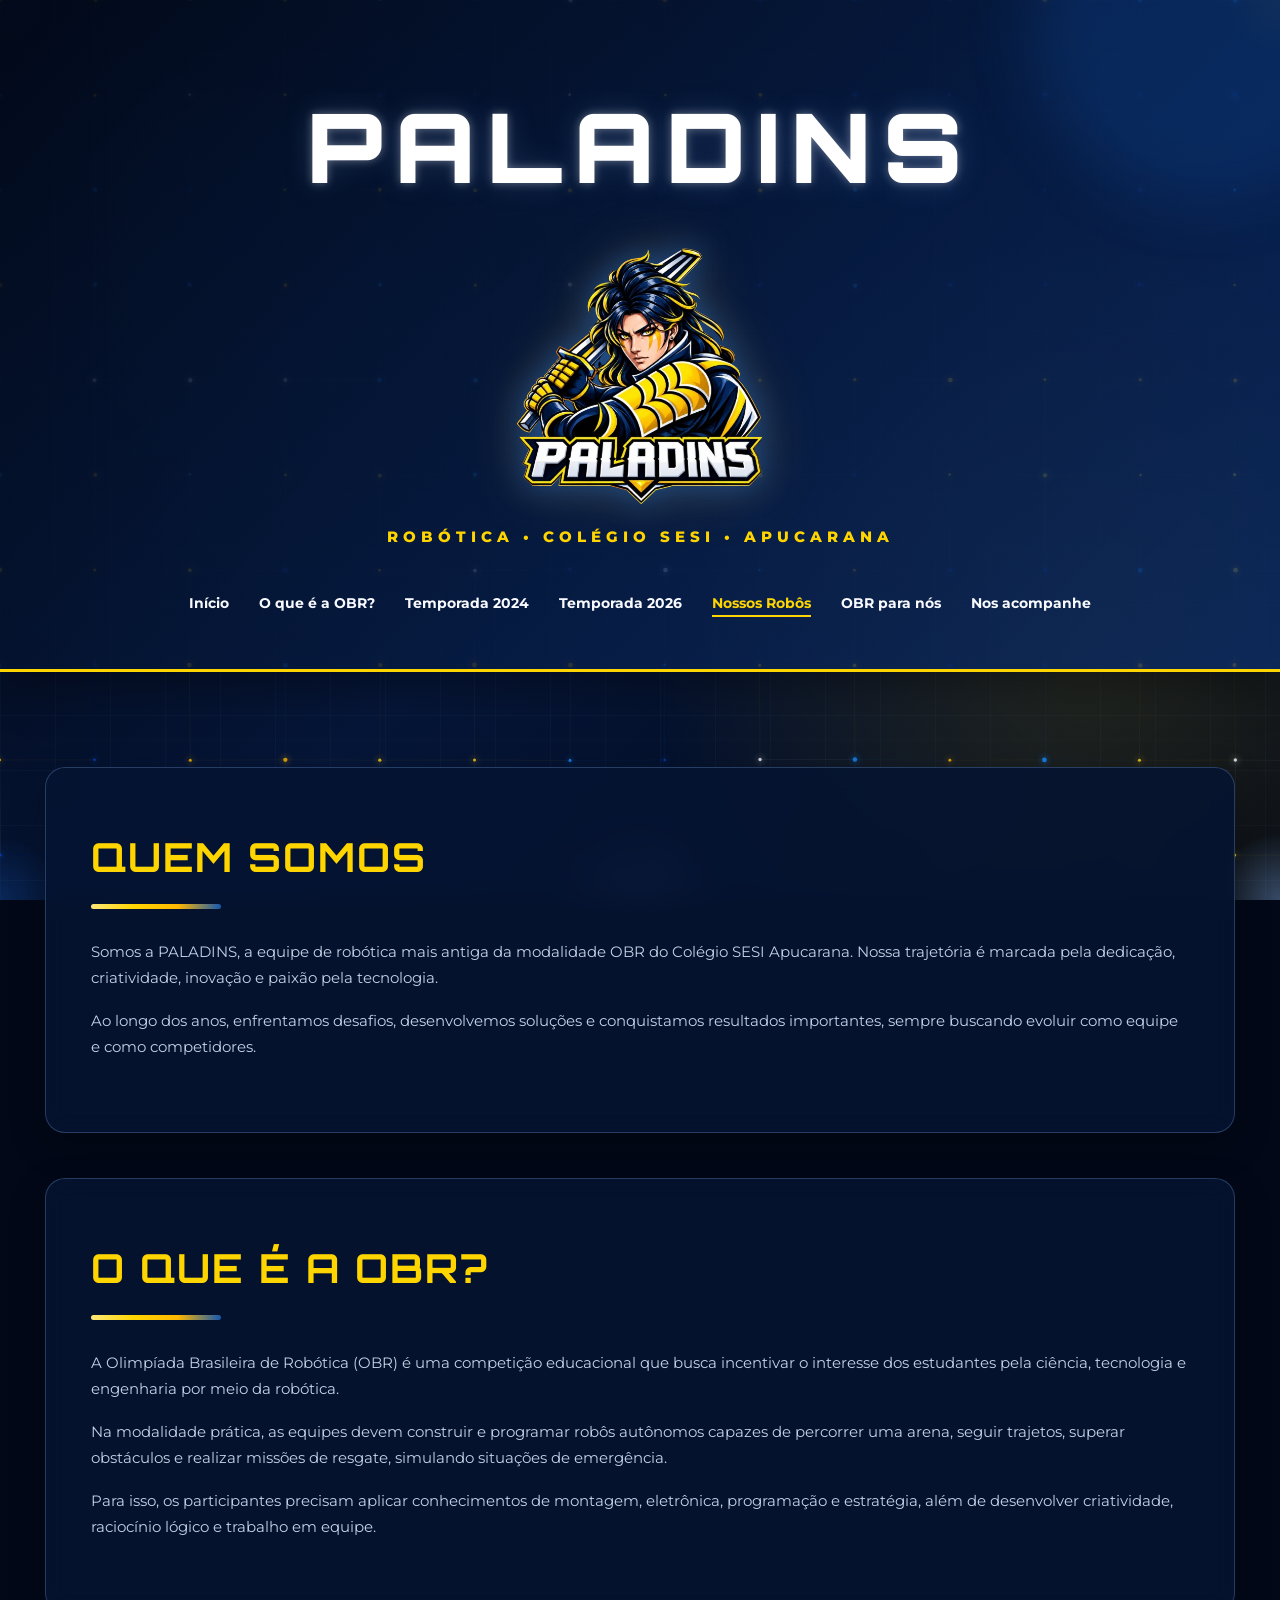
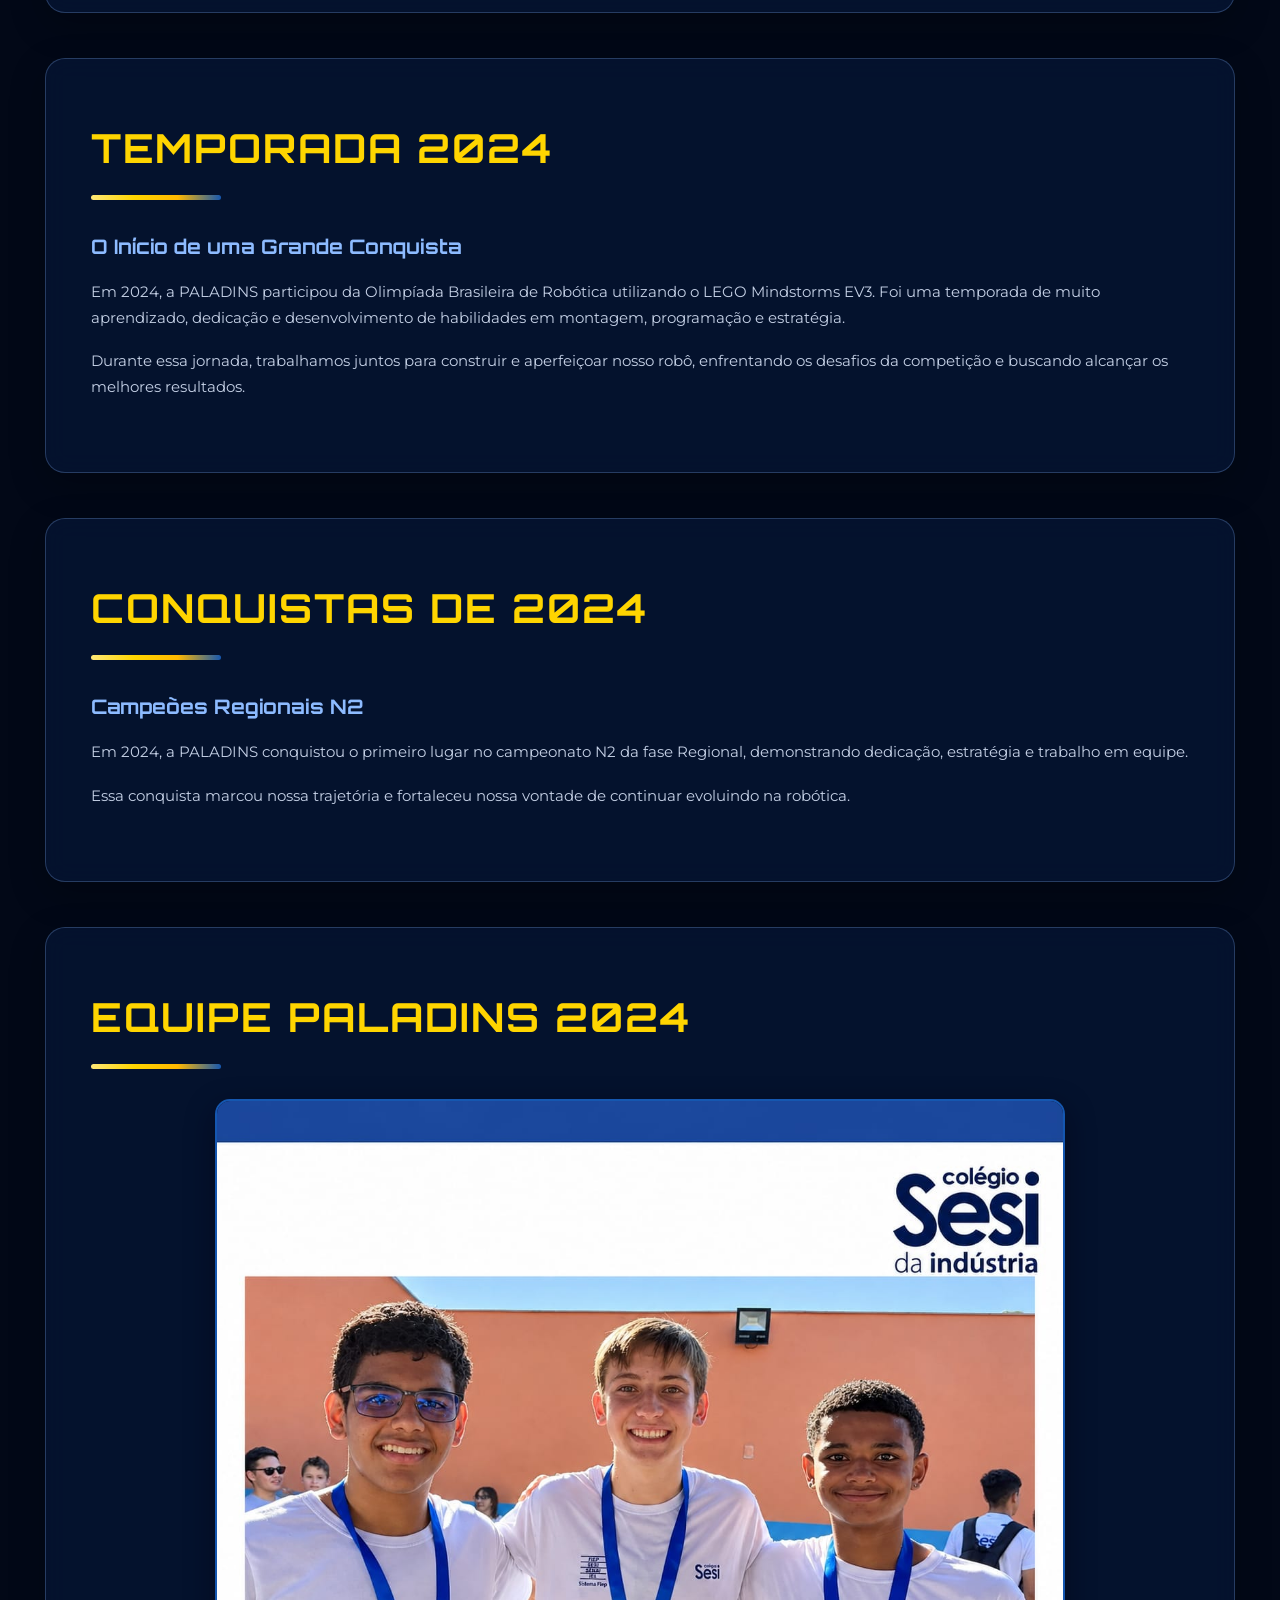
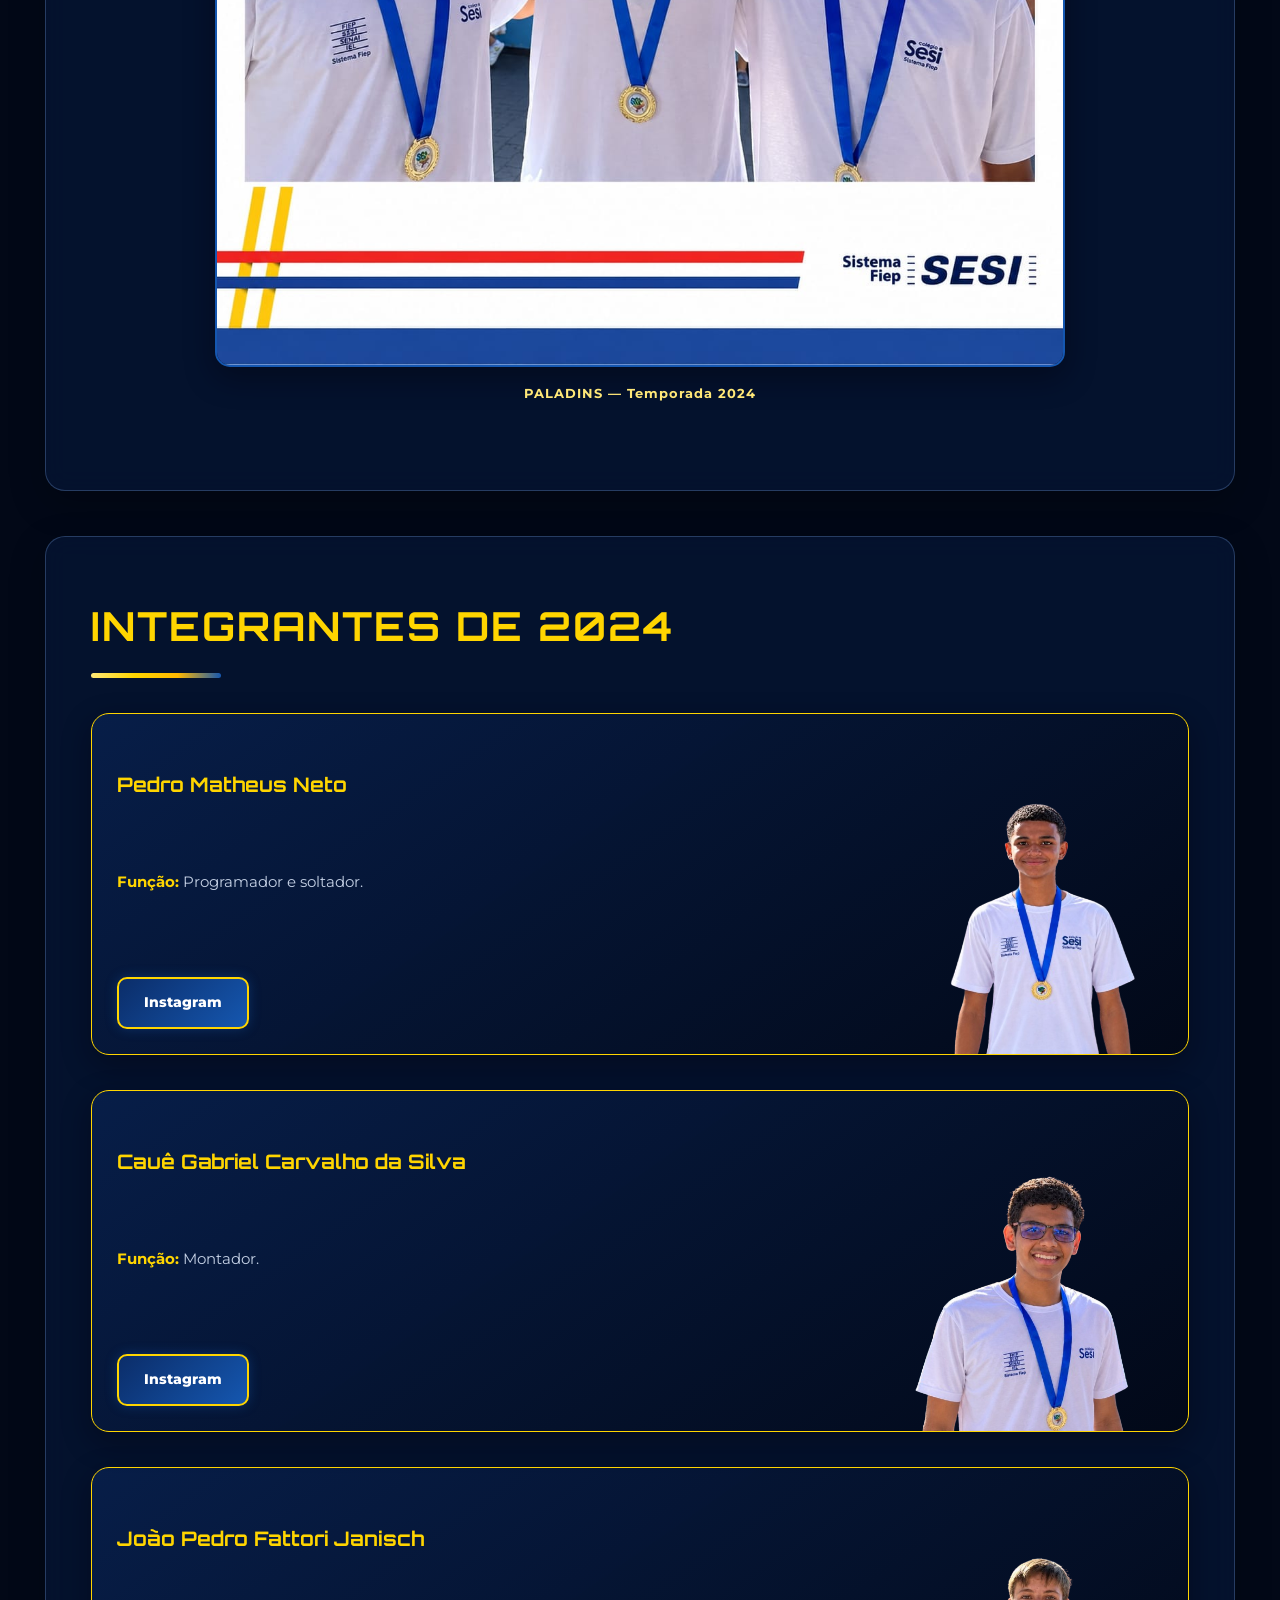
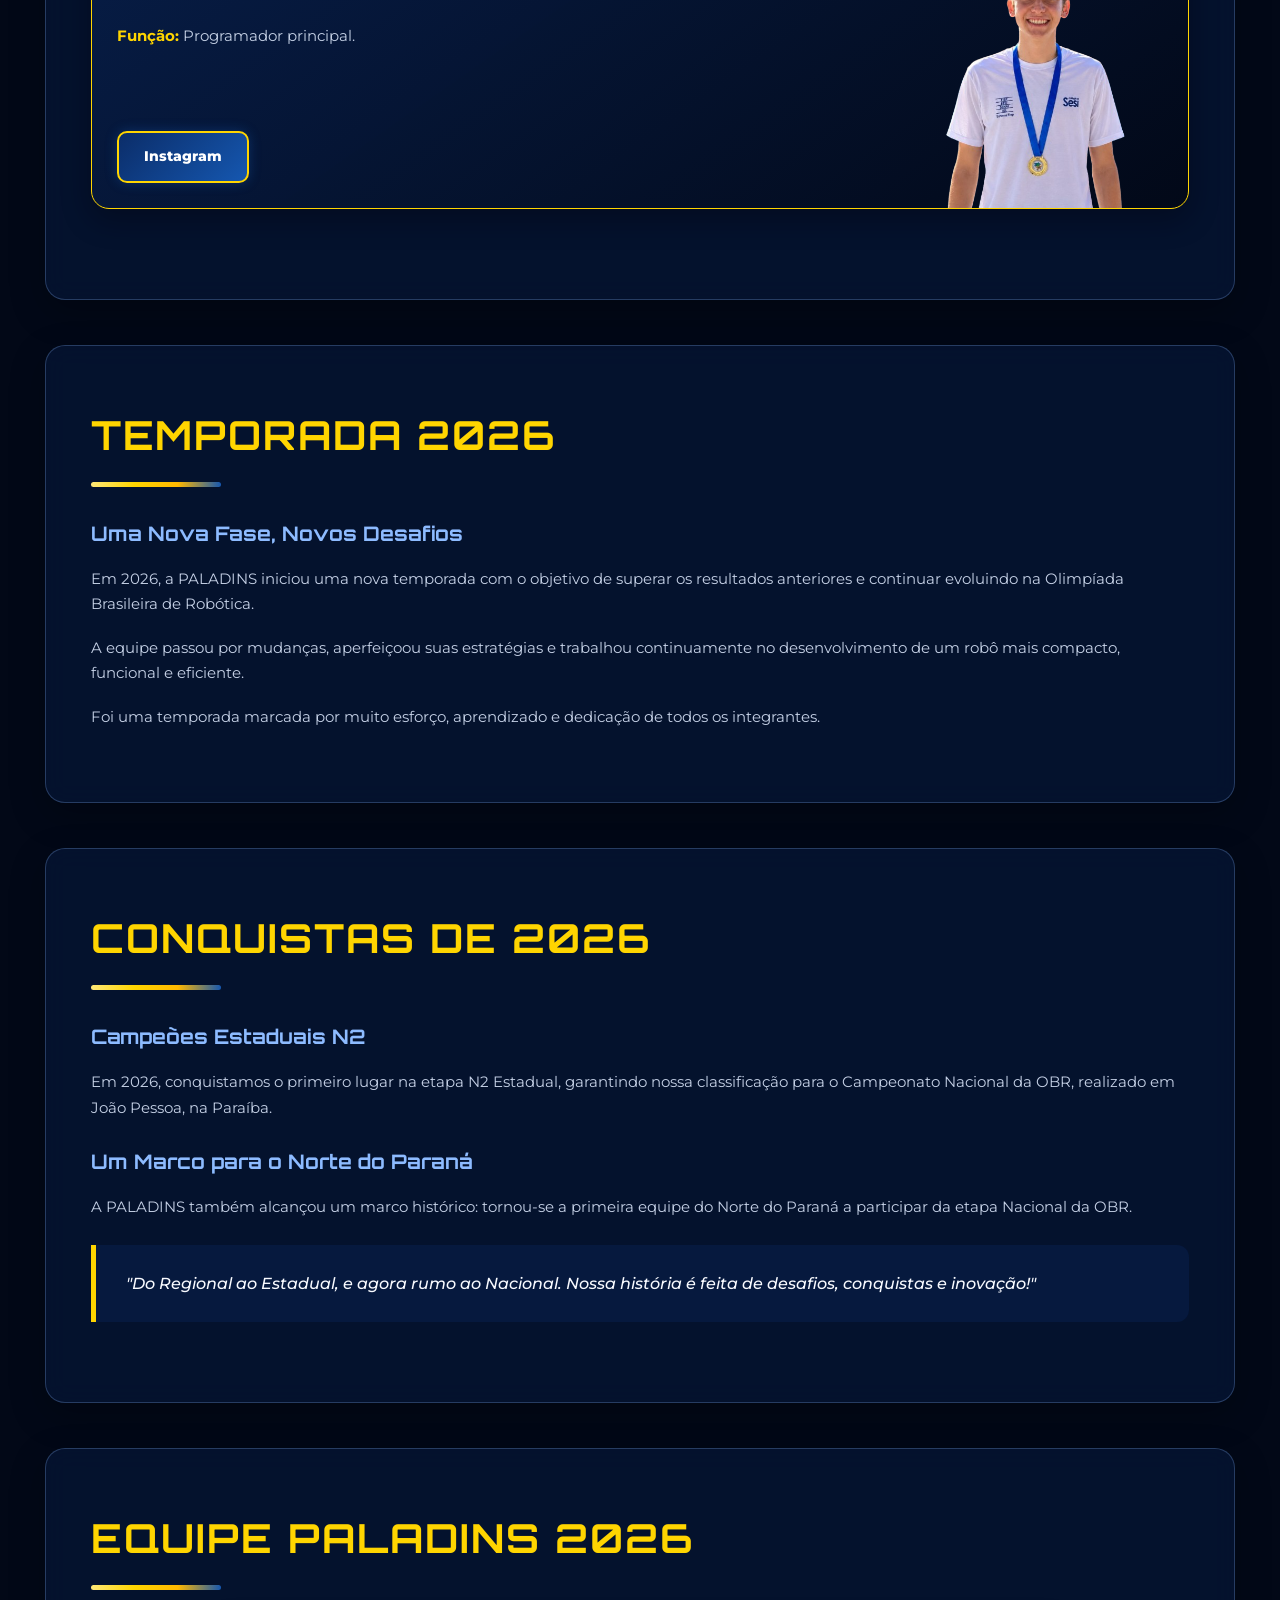
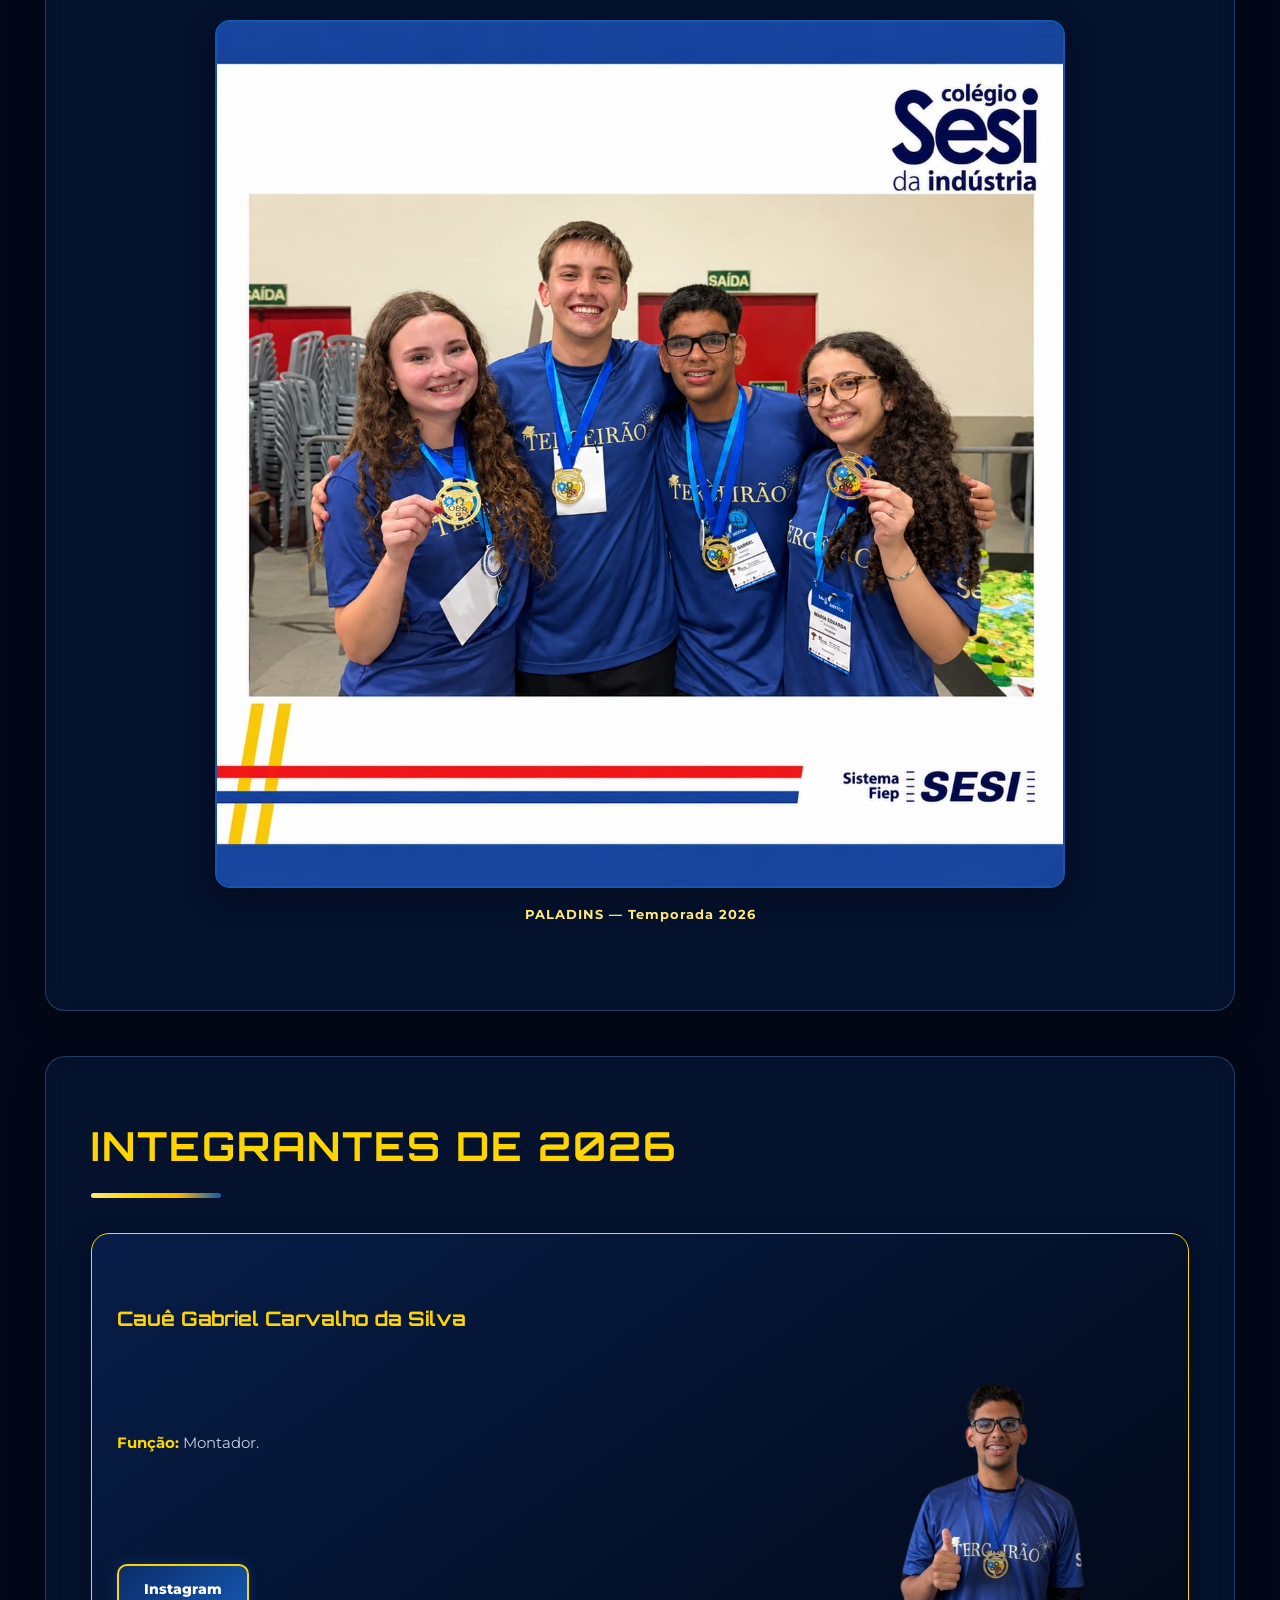
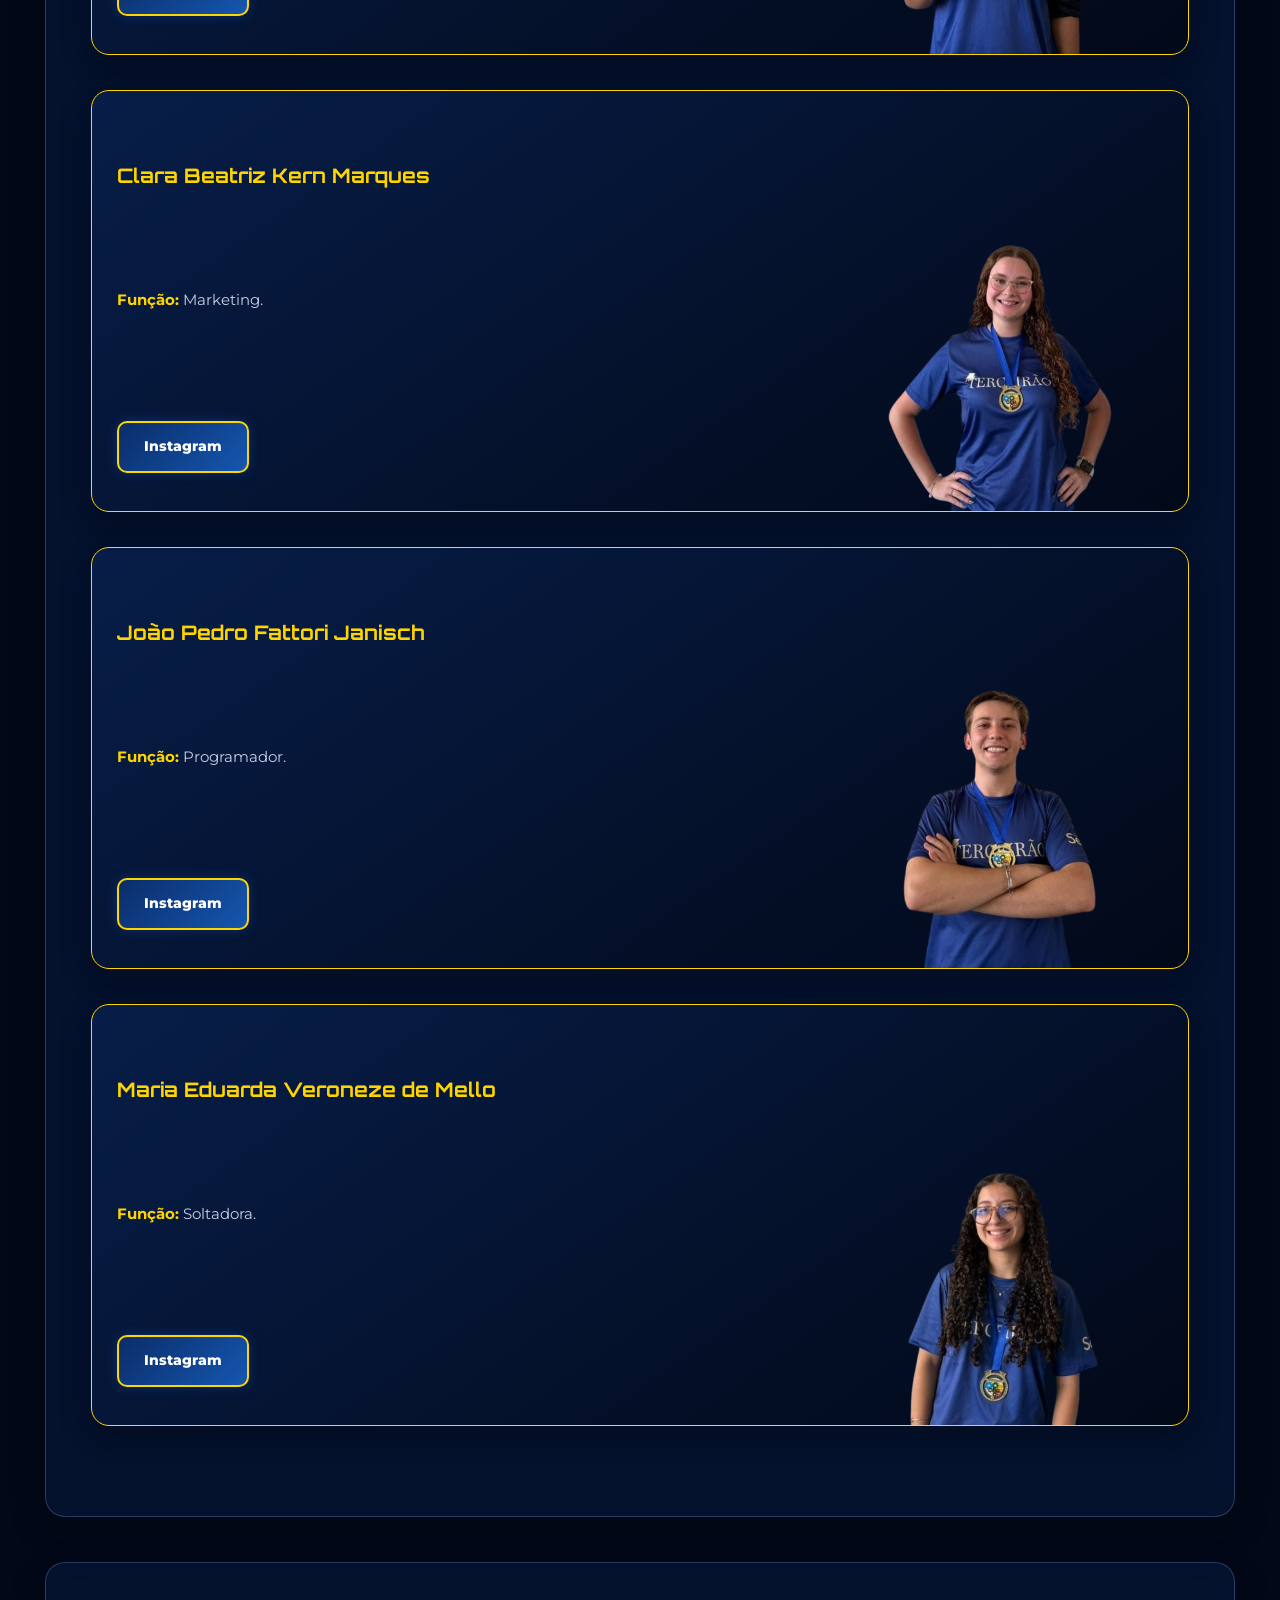
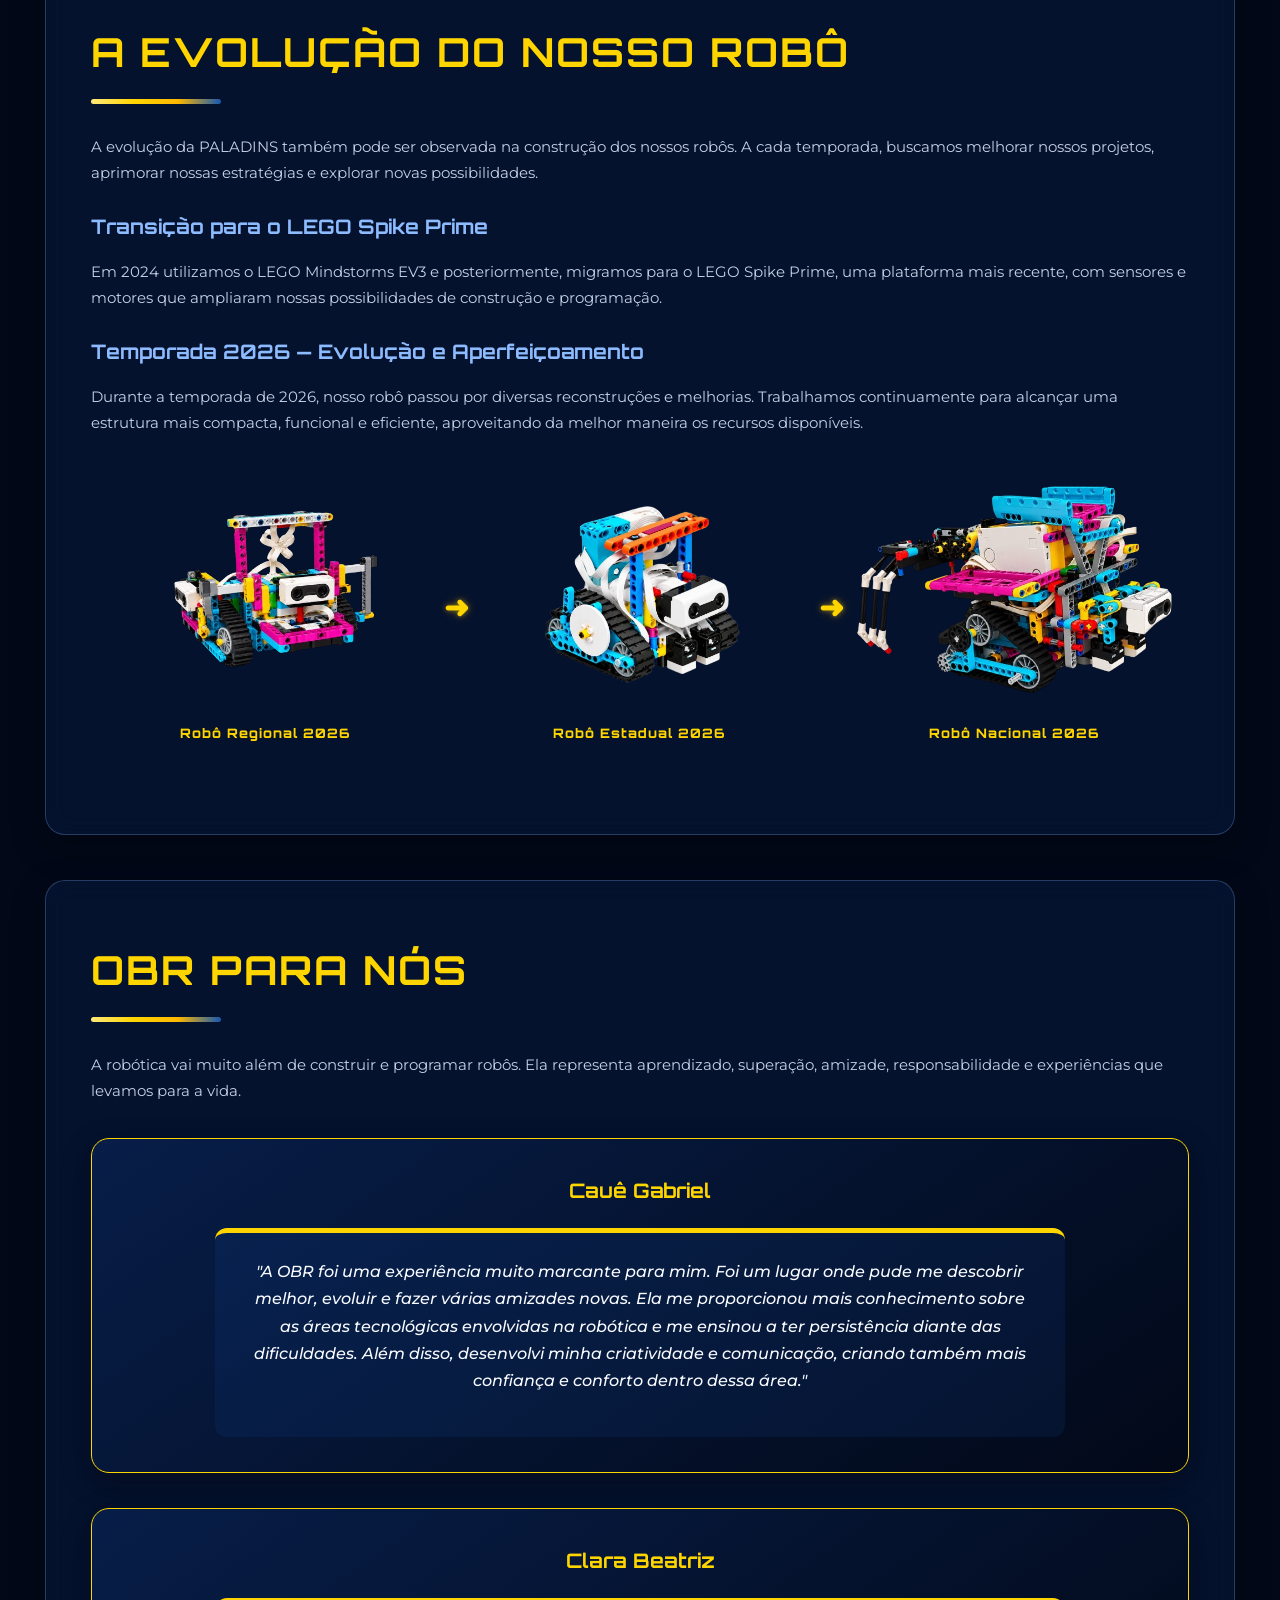
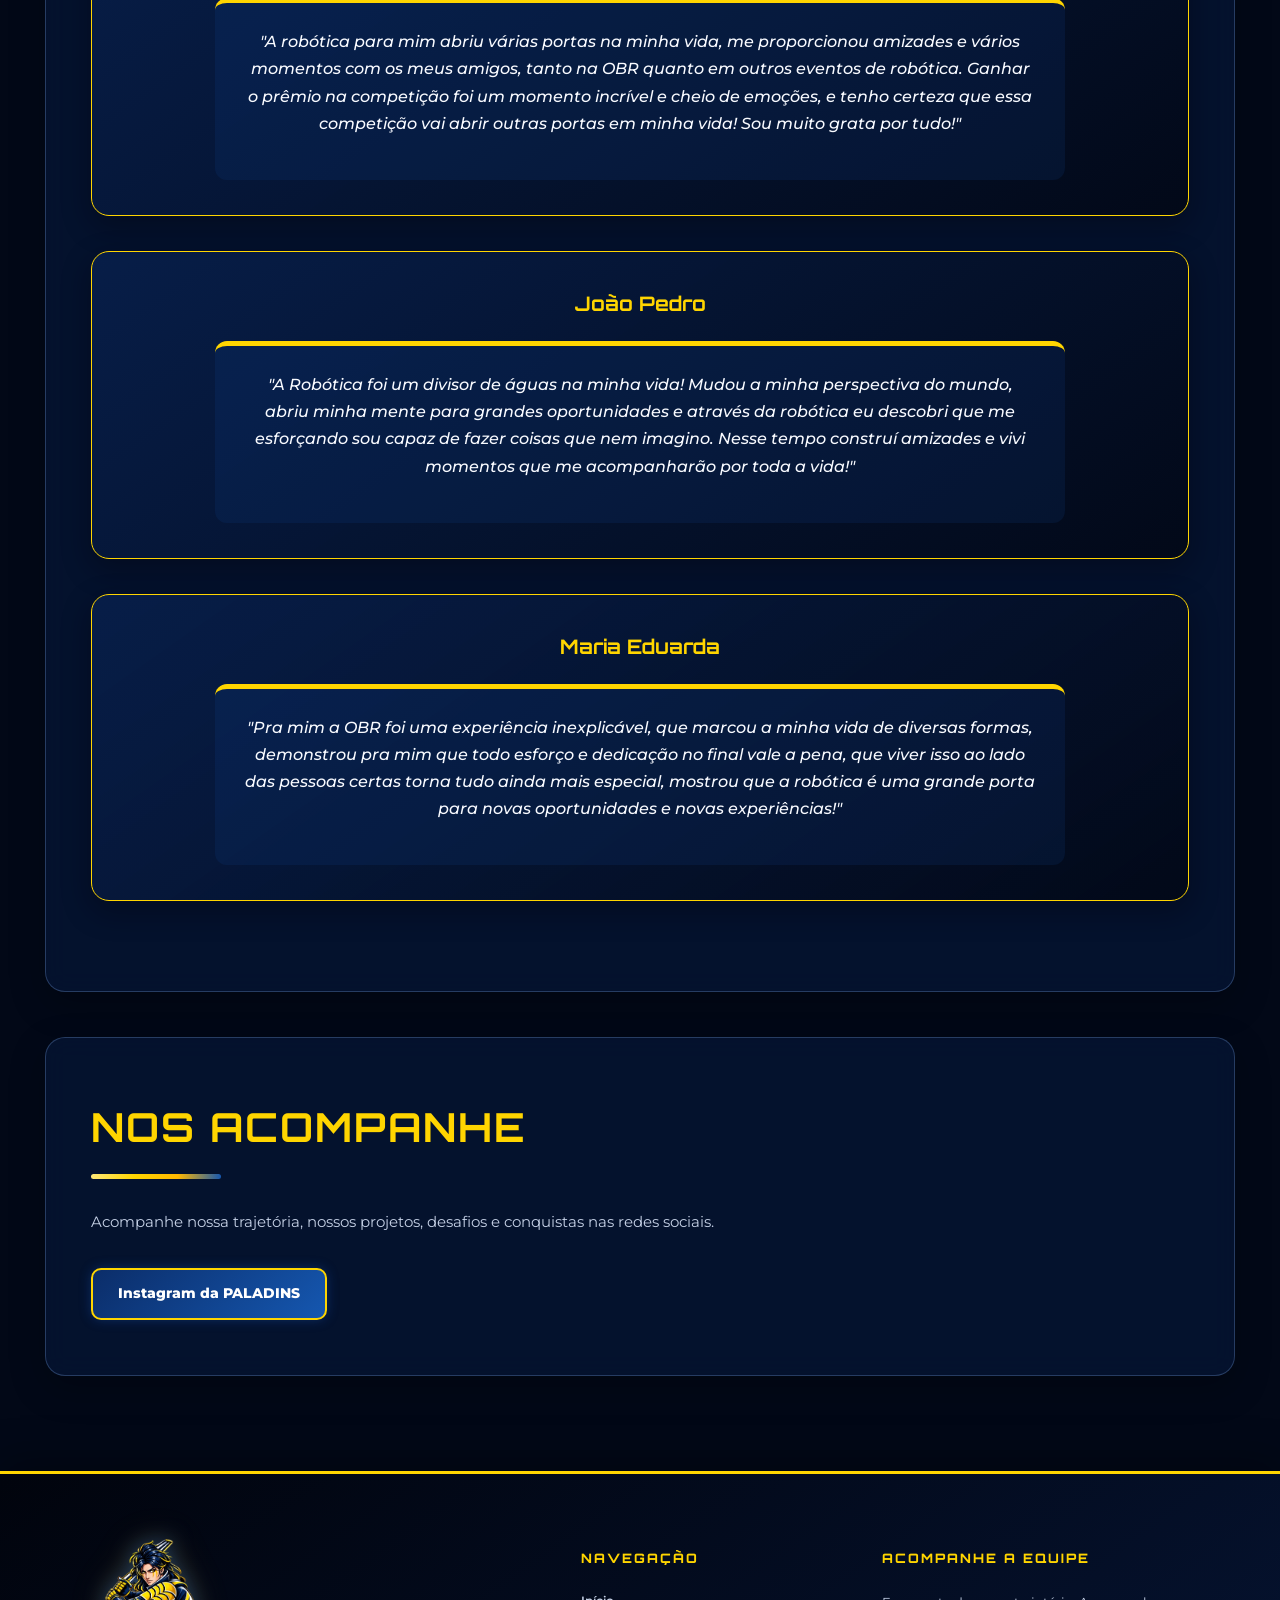
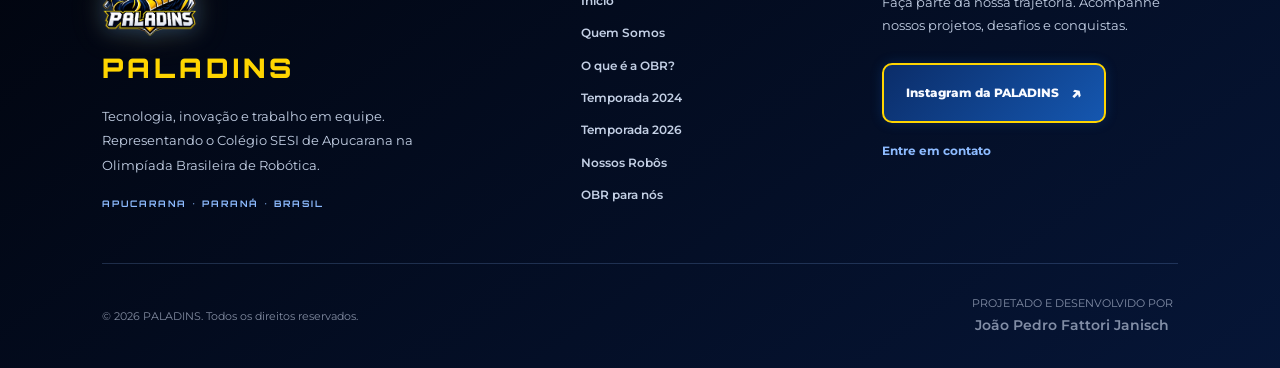
==== commit b83d5ec4: "atualizando assinatura de desenvolvedor 2" ====
--- a/index.html
+++ b/index.html
@@ -692,15 +692,16 @@
         <!-- ASSINATURA DO DESENVOLVEDOR -->
 
         <div class="assinatura">
-          <a
-            href="https://github.com/FattoriDev"
-            class="assinatura-nome"
-            target="_blank"
-            rel="nome do desenvolvedor do site João Pedro Fattori Janisch, GitHub: FattoriDev"
-          >
-            FattoriDev
-          </a>
-        </div>
+    <span class="assinatura-titulo">PROJETADO E DESENVOLVIDO POR</span>
+    <a
+        href="https://github.com/FattoriDev"
+        class="assinatura-nome"
+        target="_blank"
+        rel="noopener noreferrer"
+    >
+        João Pedro Fattori Janisch
+    </a>
+</div>
       </div>
     </footer>
 
--- a/styles.css
+++ b/styles.css
@@ -1637,3 +1637,31 @@
         transform: none;
     }
 }
+
+/* ASSINATURA DO DESENVOLVEDOR — AJUSTE FINAL */
+
+.assinatura-nome {
+    display: inline-block;
+    font-family: 'Montserrat', sans-serif;
+    font-size: 14px;
+    font-weight: 600;
+    letter-spacing: normal;
+
+    color: rgba(196, 208, 229, 0.65);
+    white-space: nowrap;
+    text-decoration: none;
+
+    text-shadow: none;
+    transition: color 0.3s ease, transform 0.3s ease;
+}
+
+.assinatura-nome:hover {
+    color: rgba(196, 208, 229, 0.65);
+    transform: translateY(-2px);
+}
+
+@media (max-width: 600px) {
+    .assinatura-nome {
+        font-size: 12px;
+    }
+}
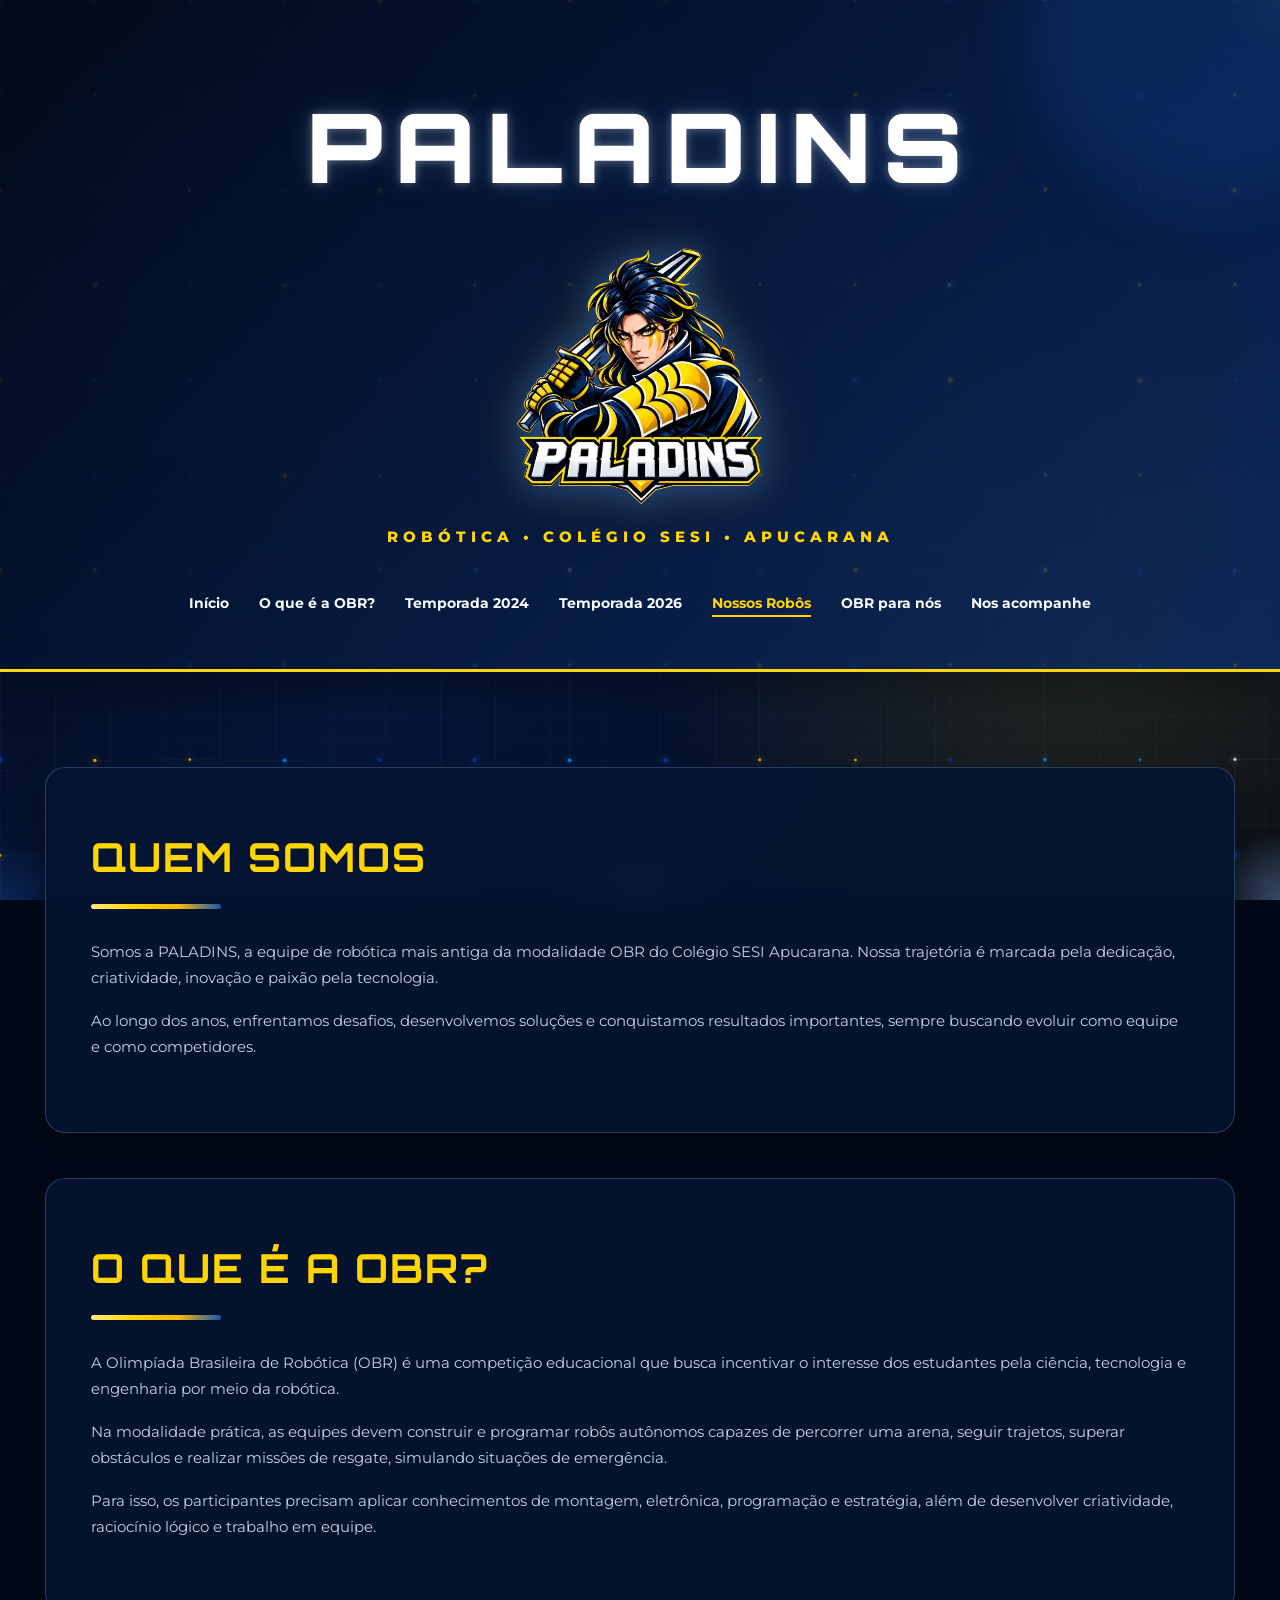
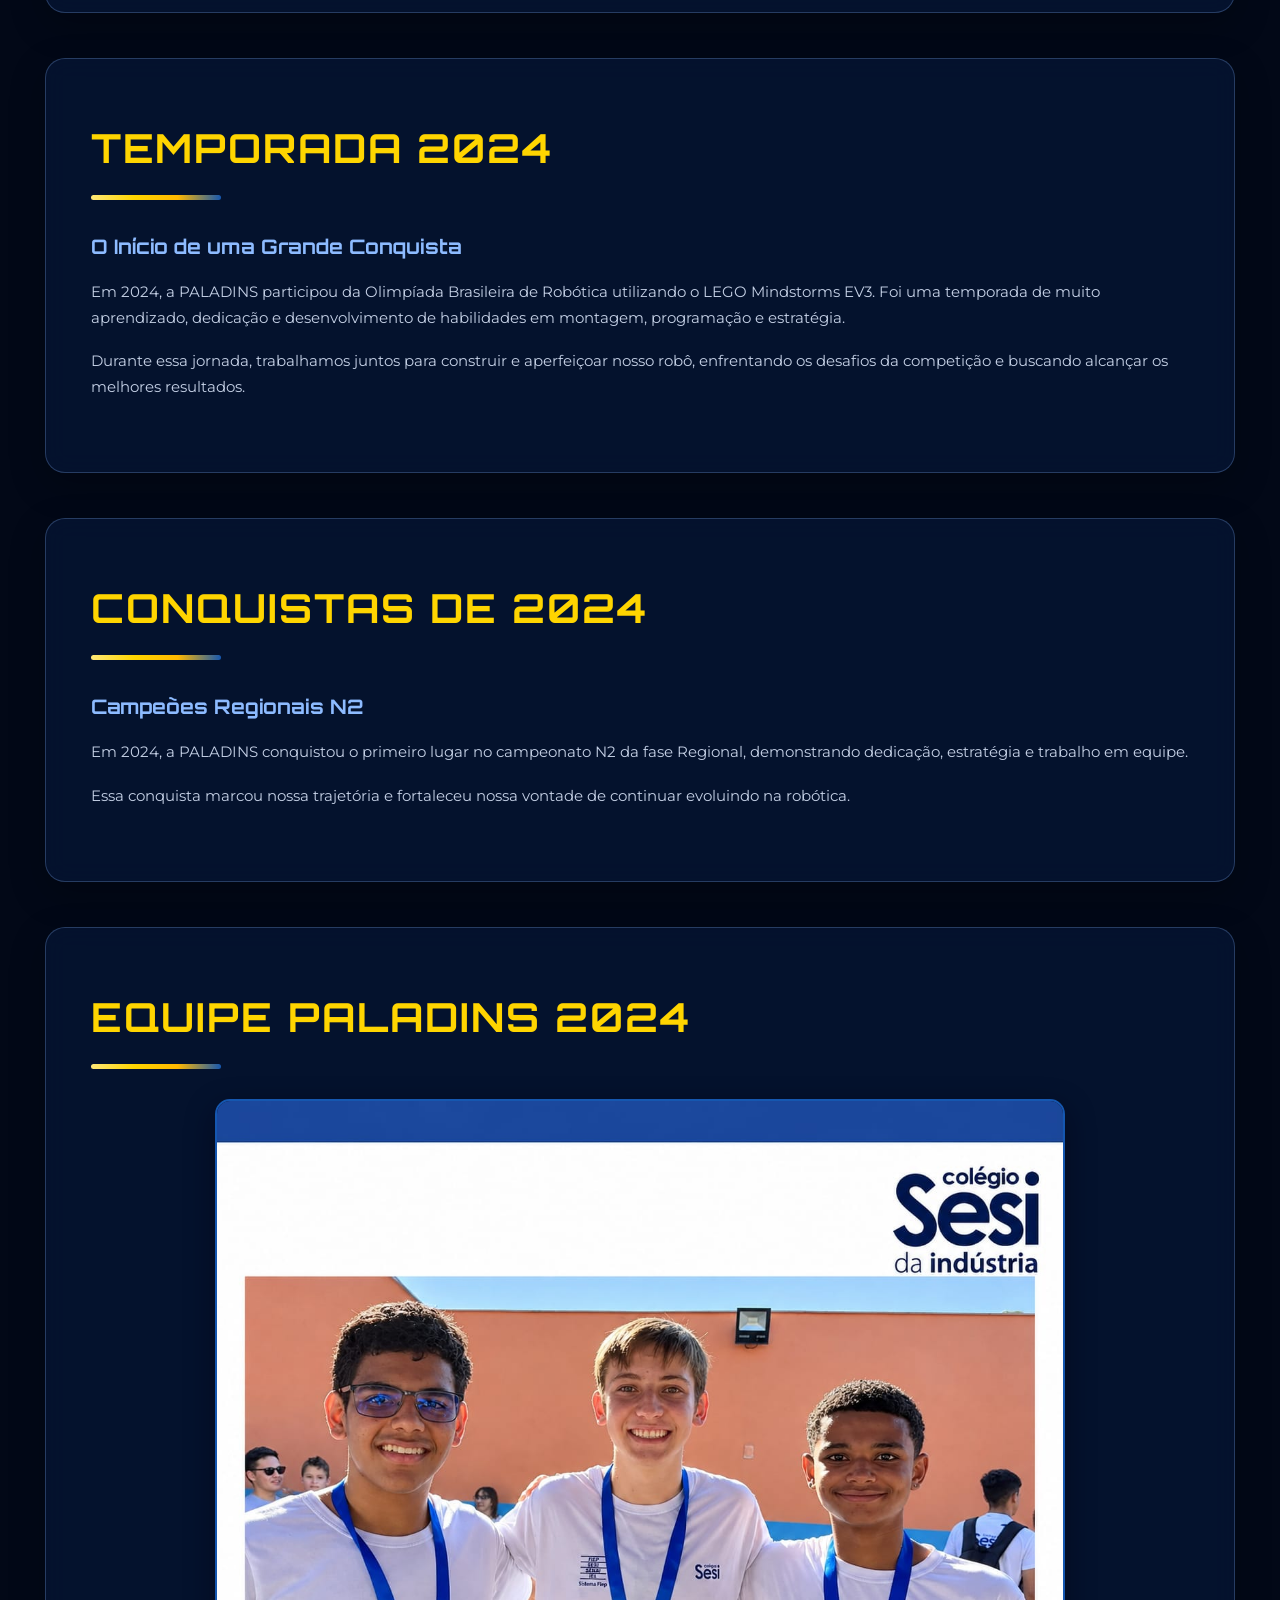
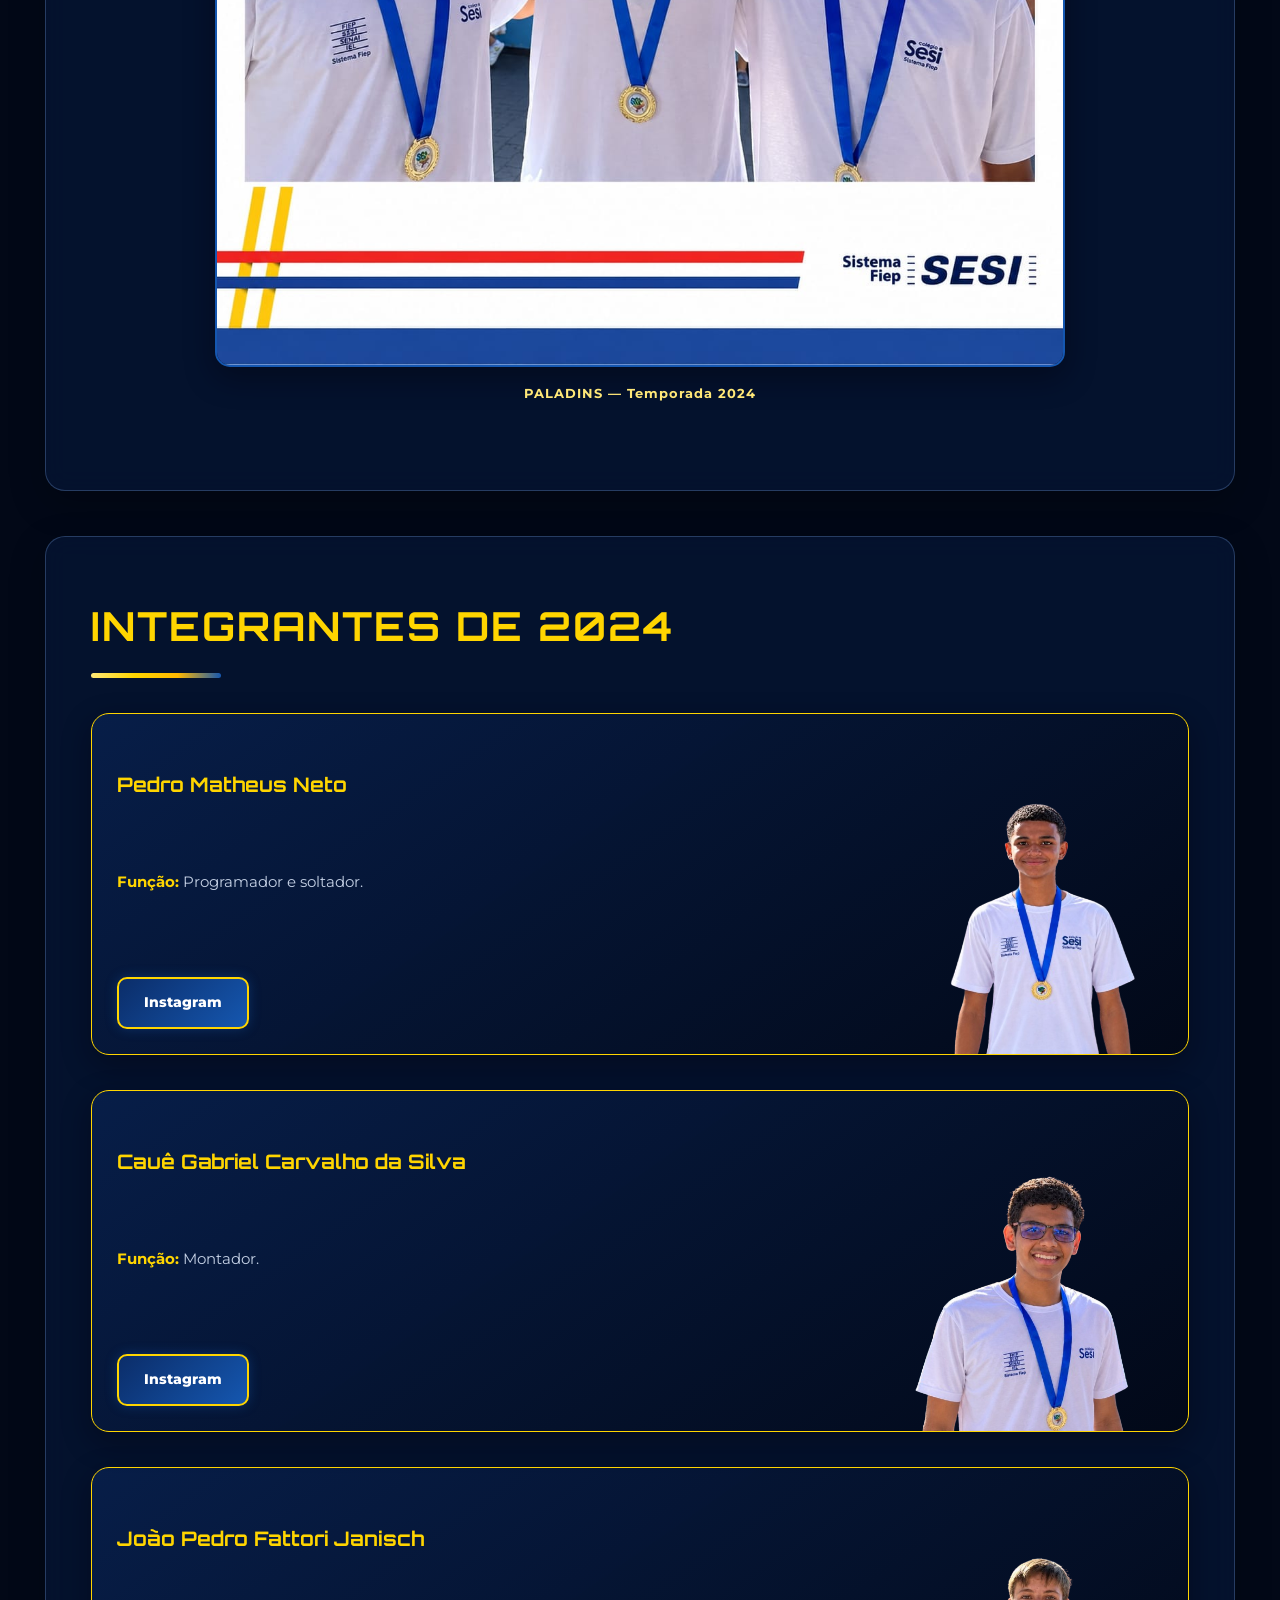
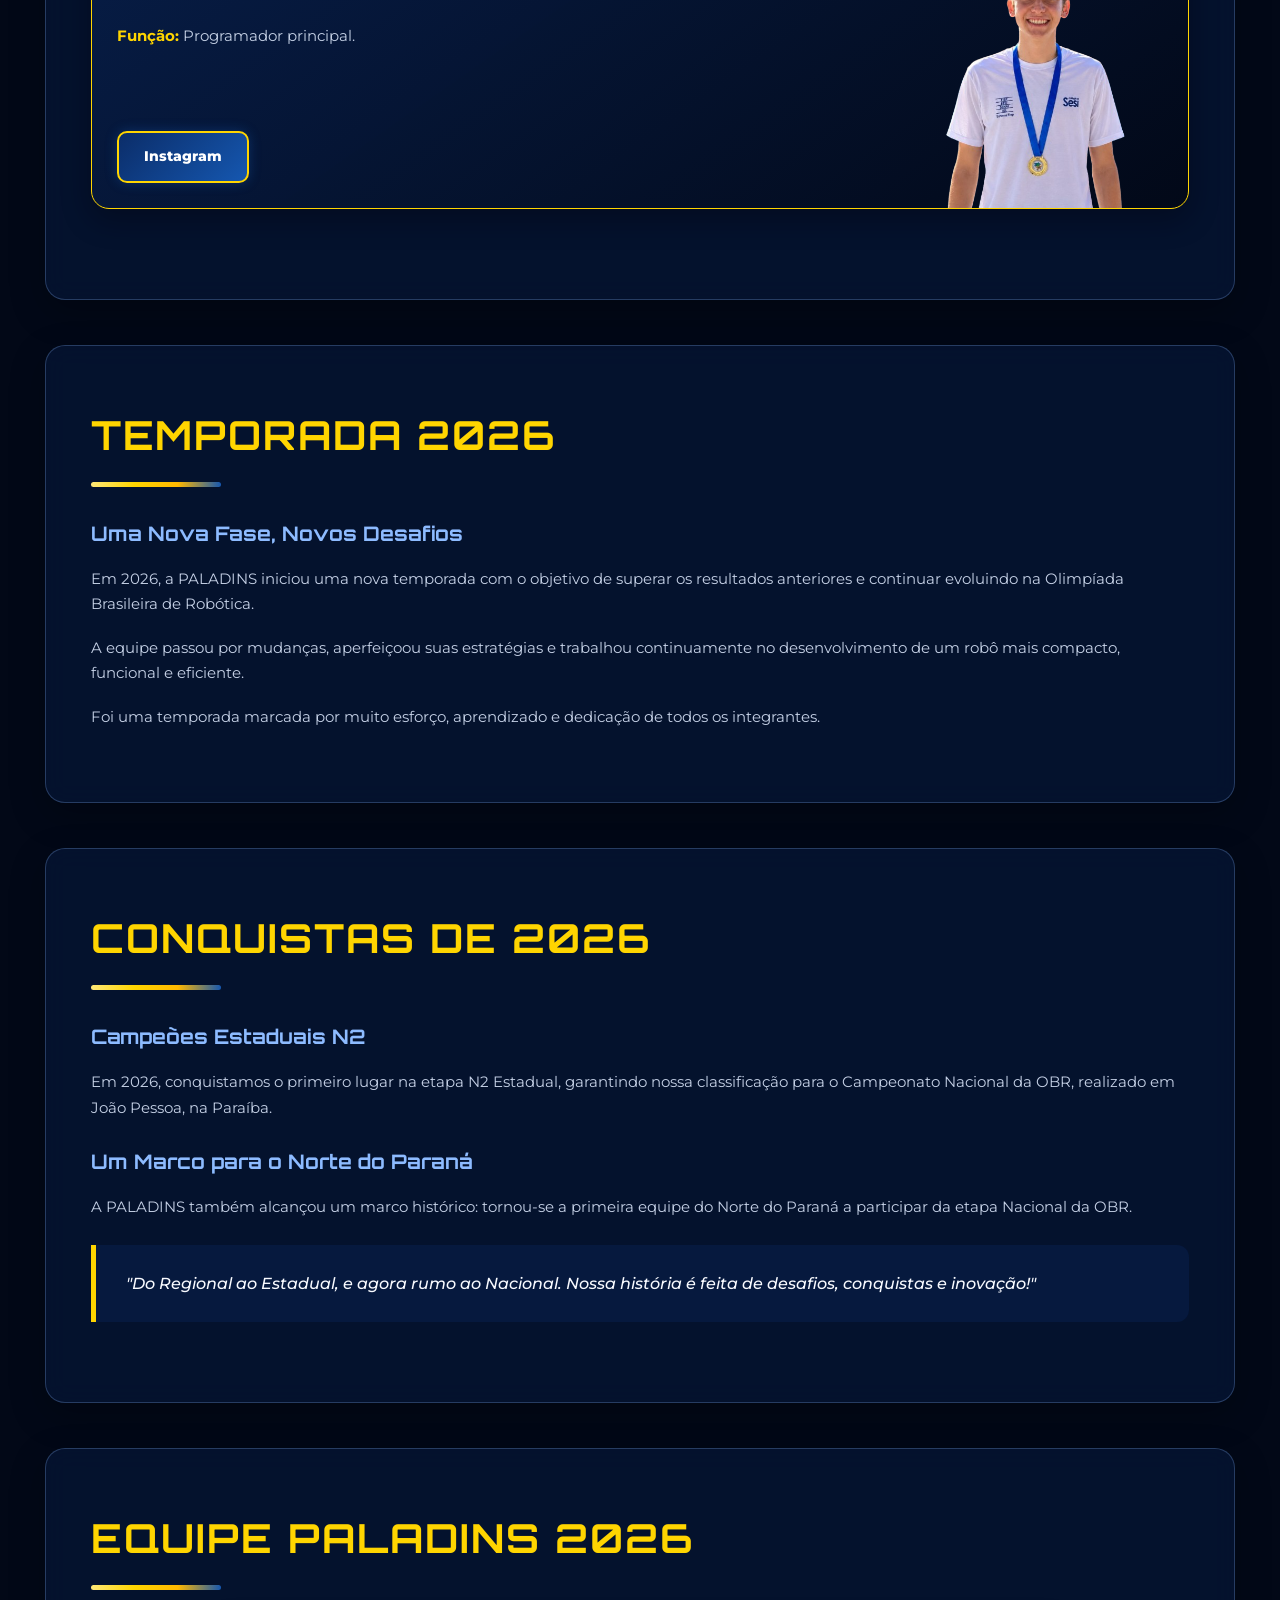
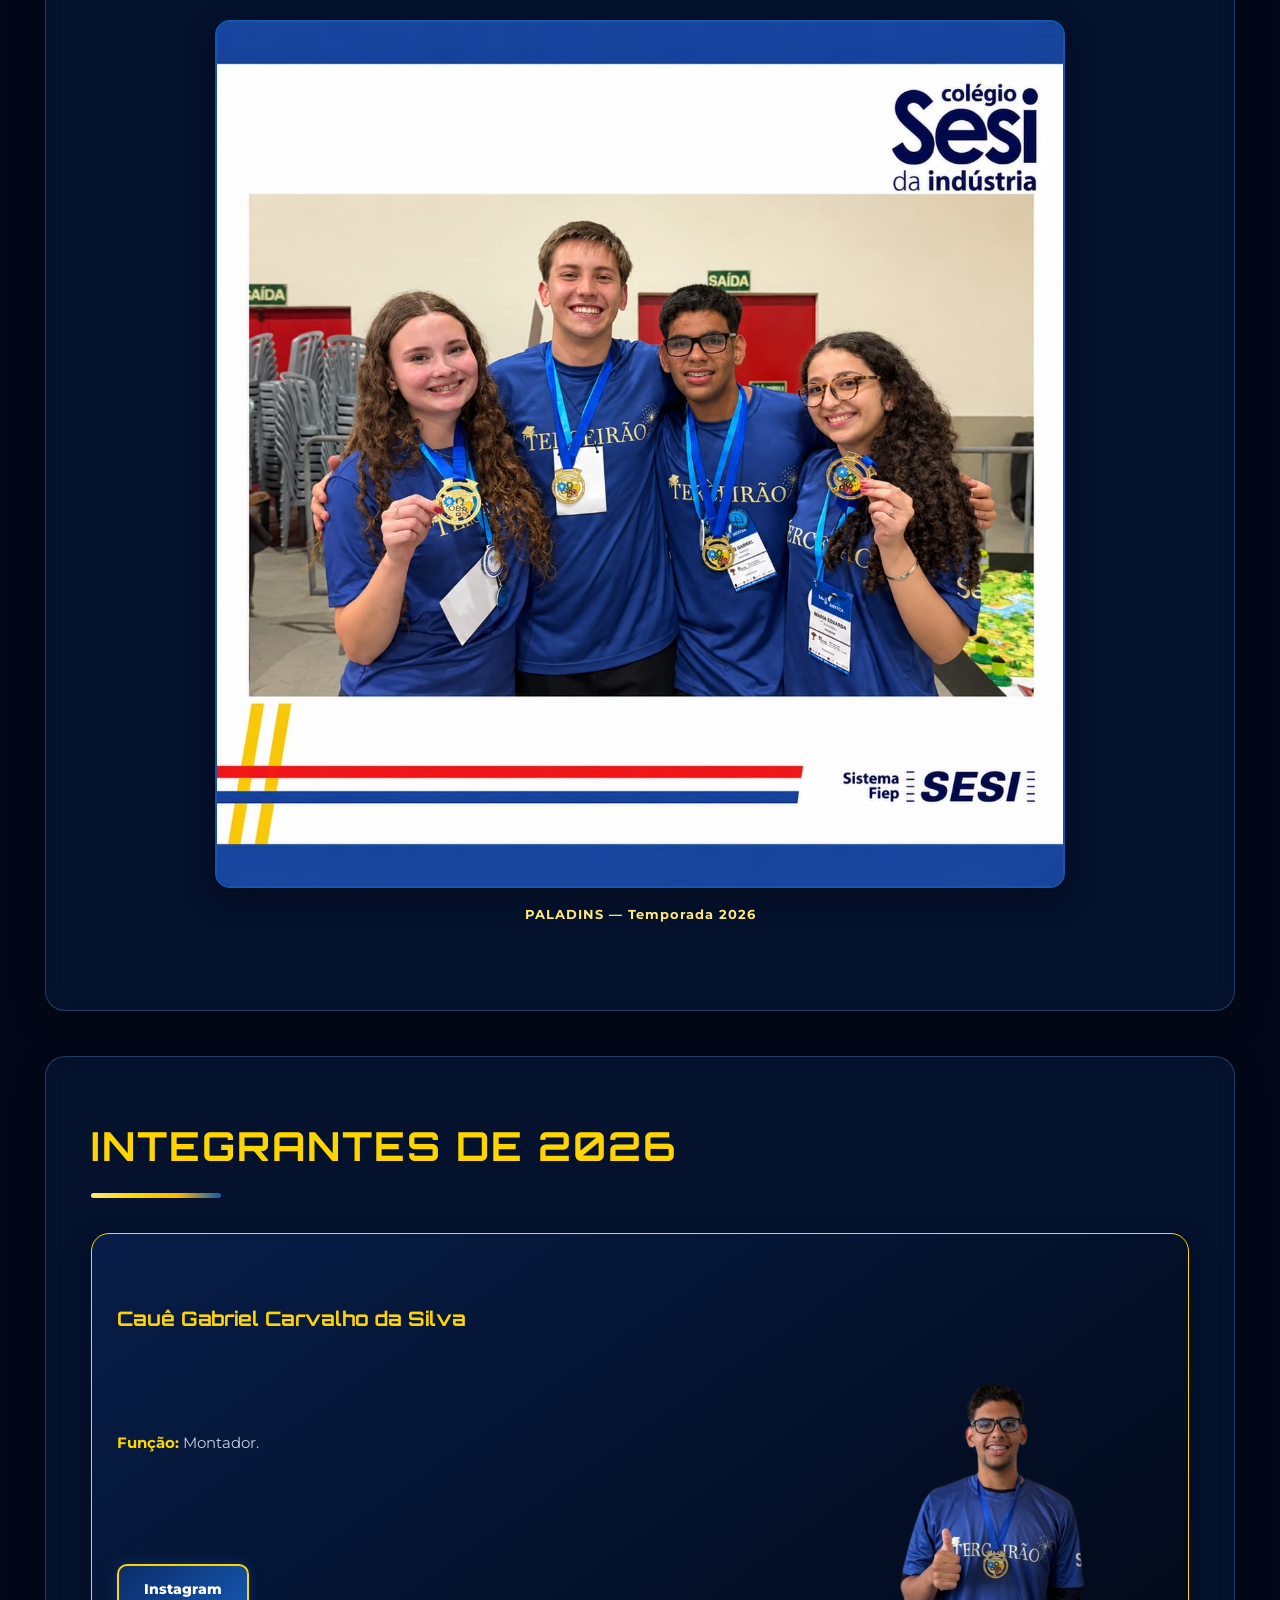
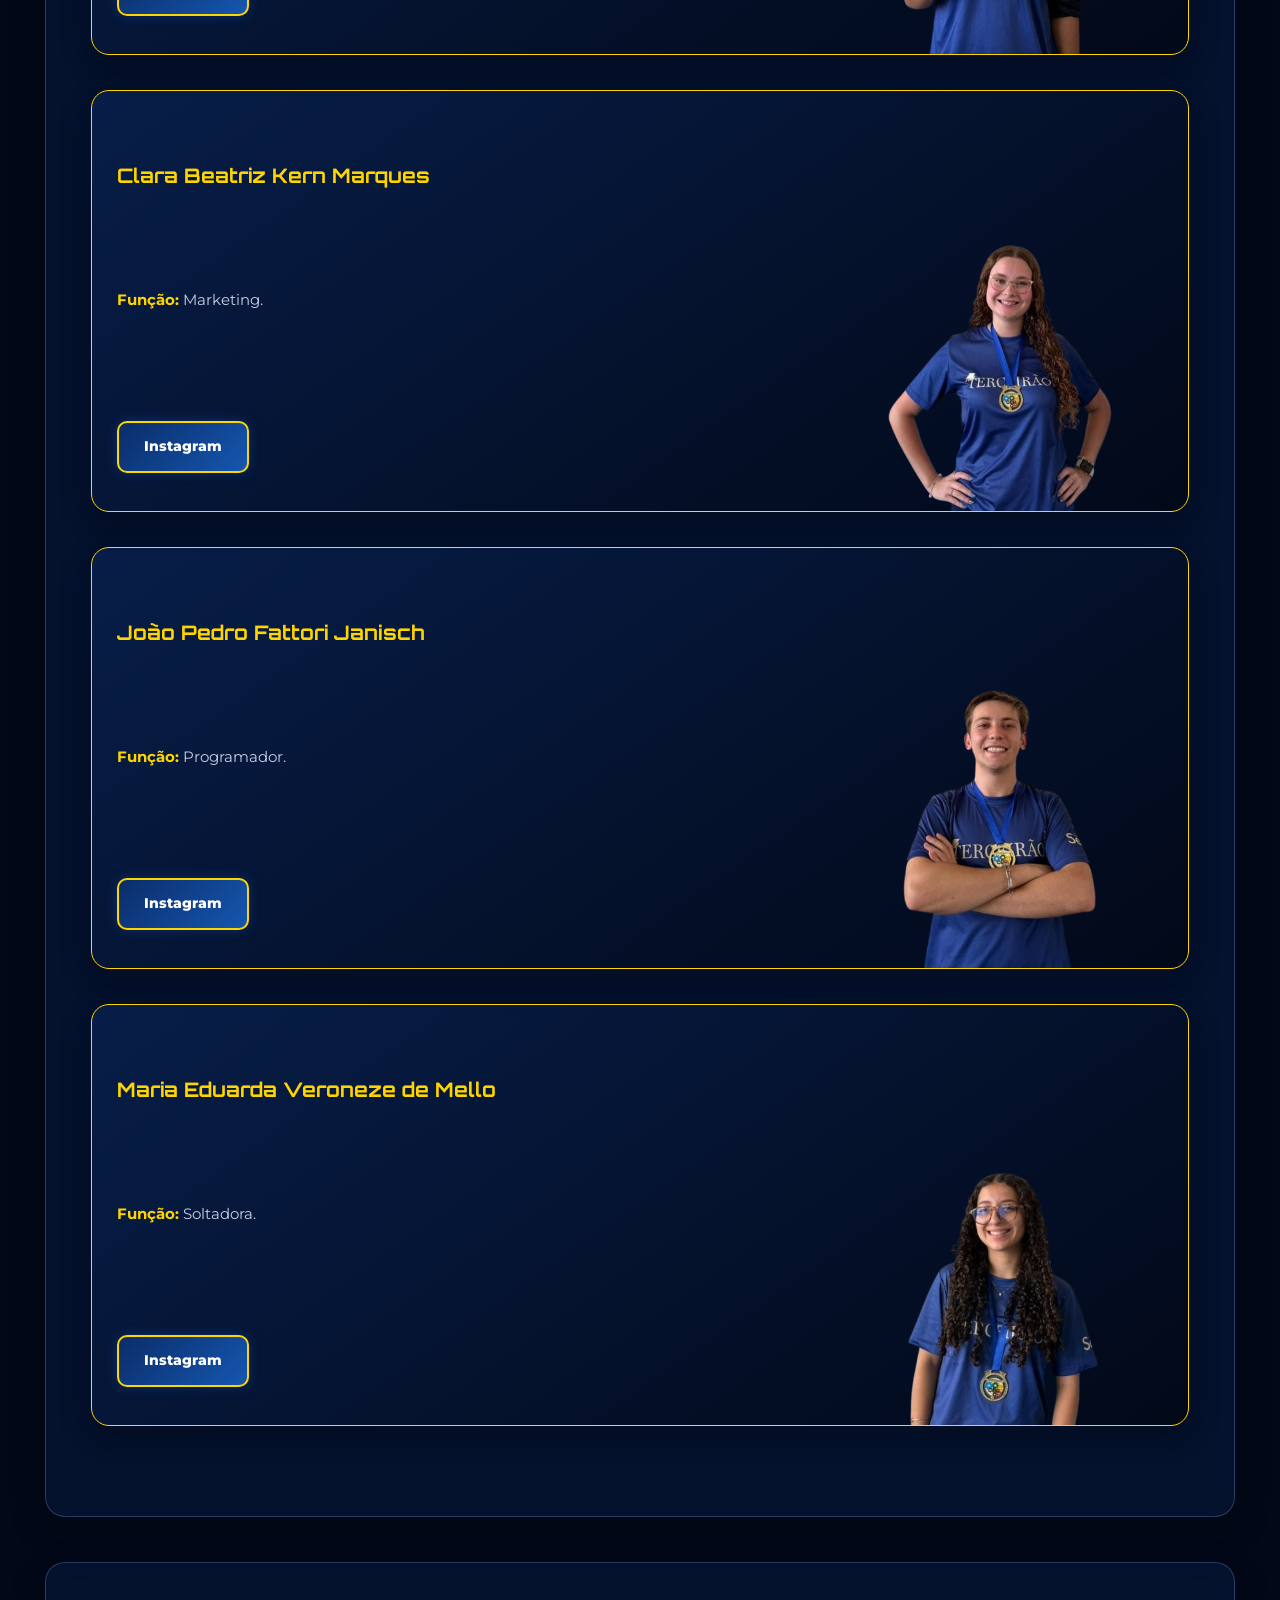
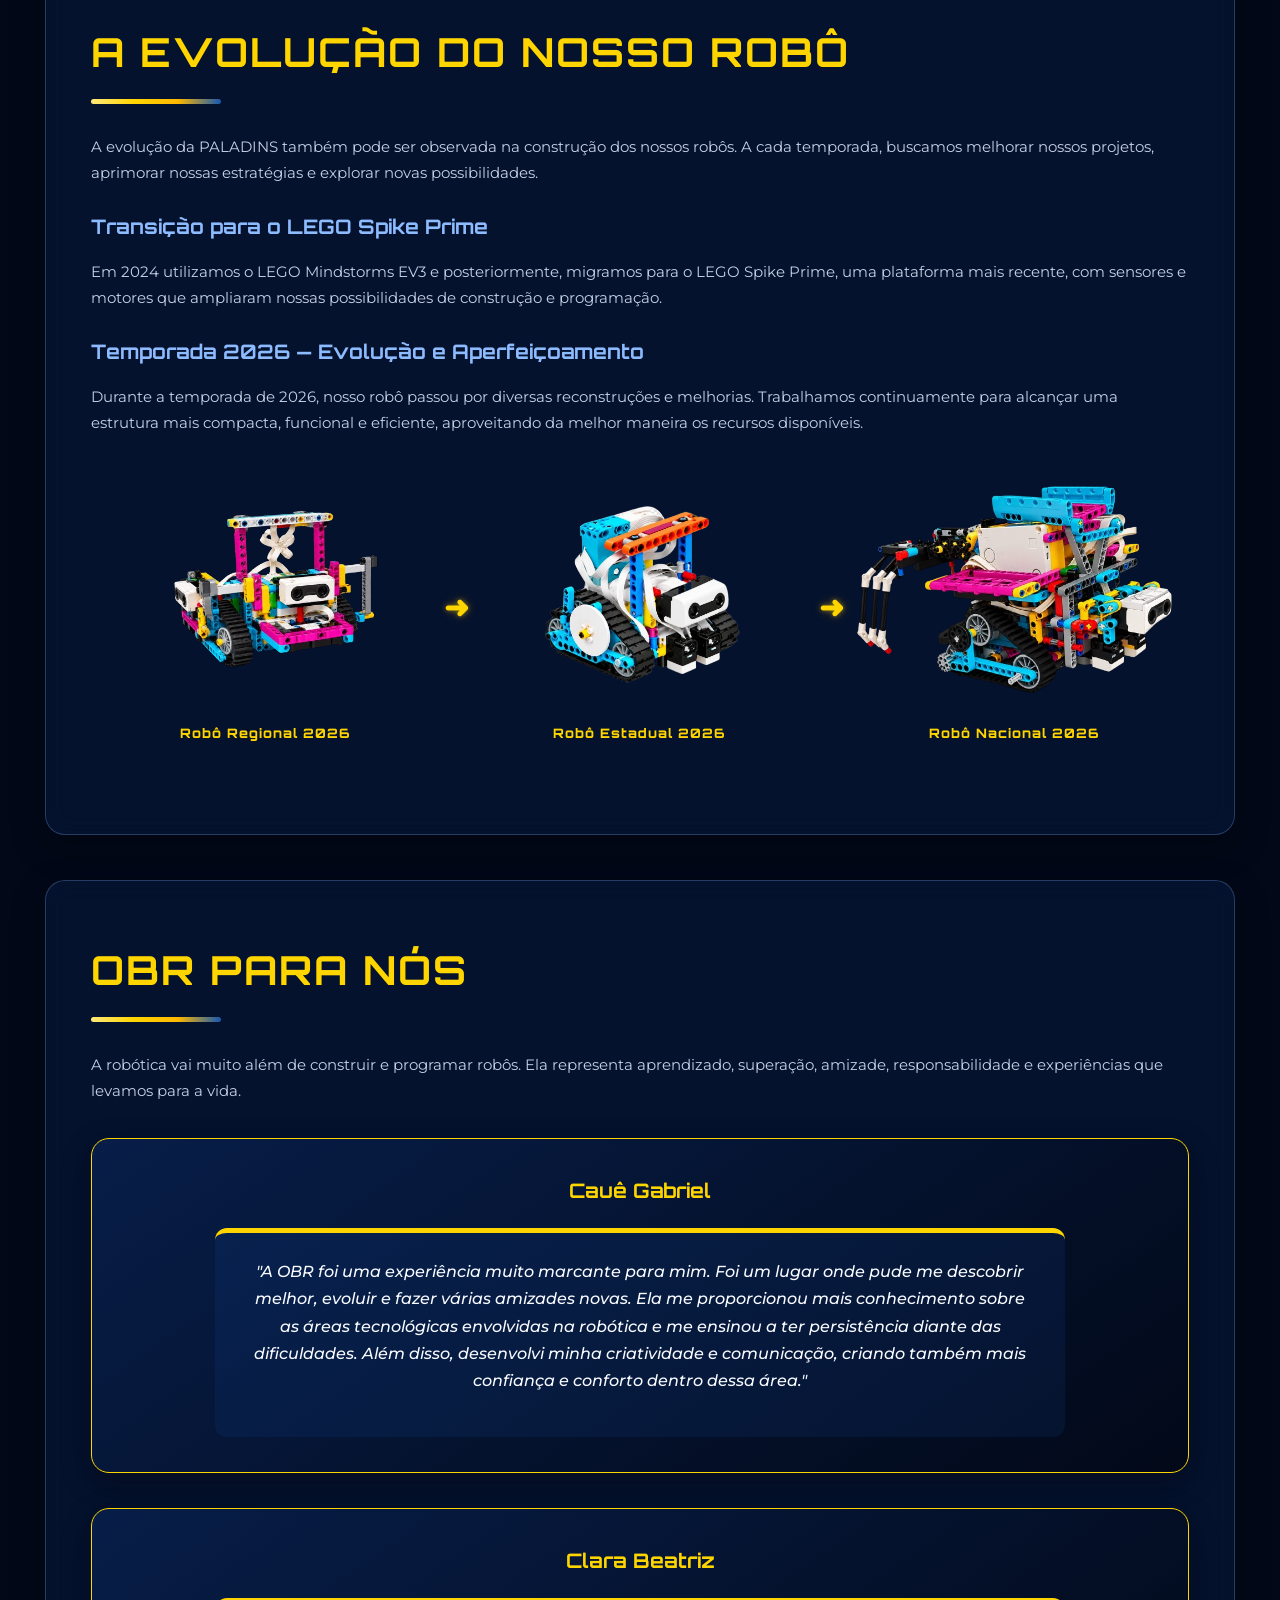
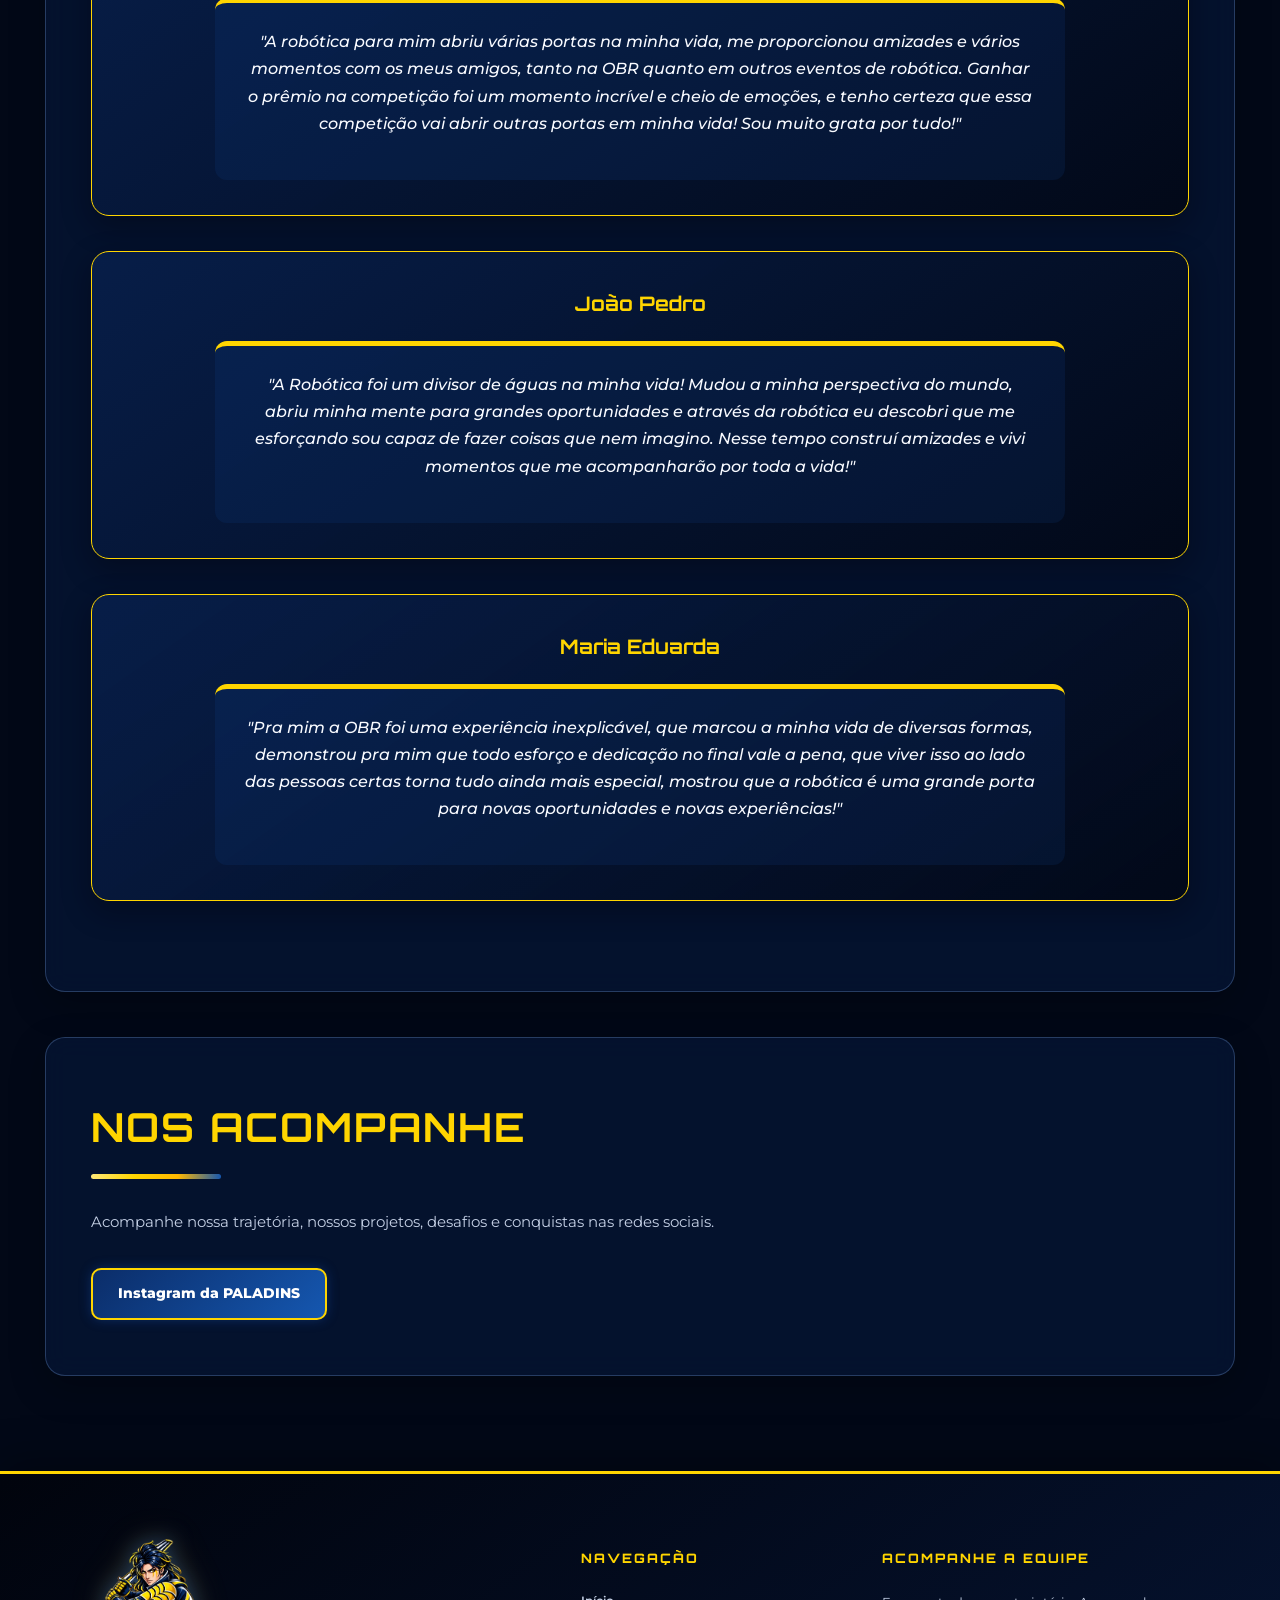
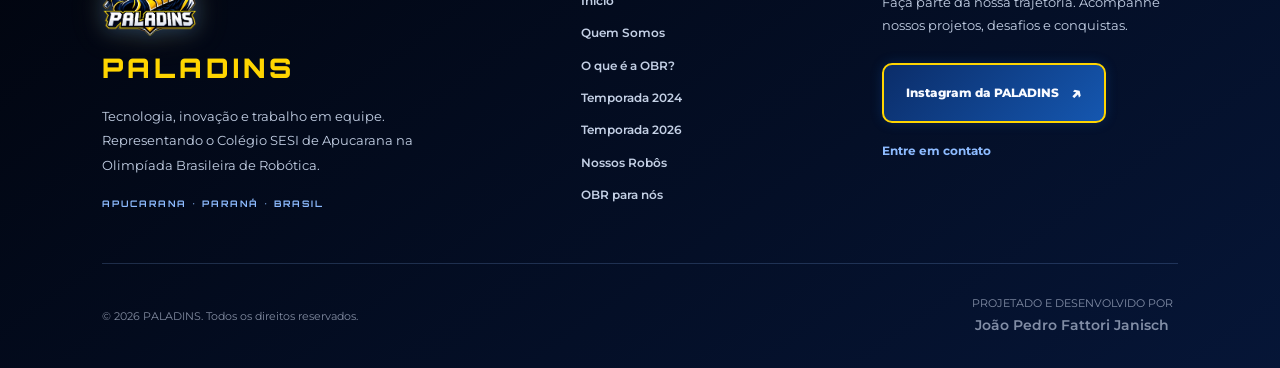
==== commit 8045032f: "alterando o html" ====
--- a/index.html
+++ b/index.html
@@ -697,7 +697,7 @@
         href="https://github.com/FattoriDev"
         class="assinatura-nome"
         target="_blank"
-        rel="noopener noreferrer"
+        rel="GitHub do desenvolvedor João Pedro Fattori Janisch"
     >
         João Pedro Fattori Janisch
     </a>
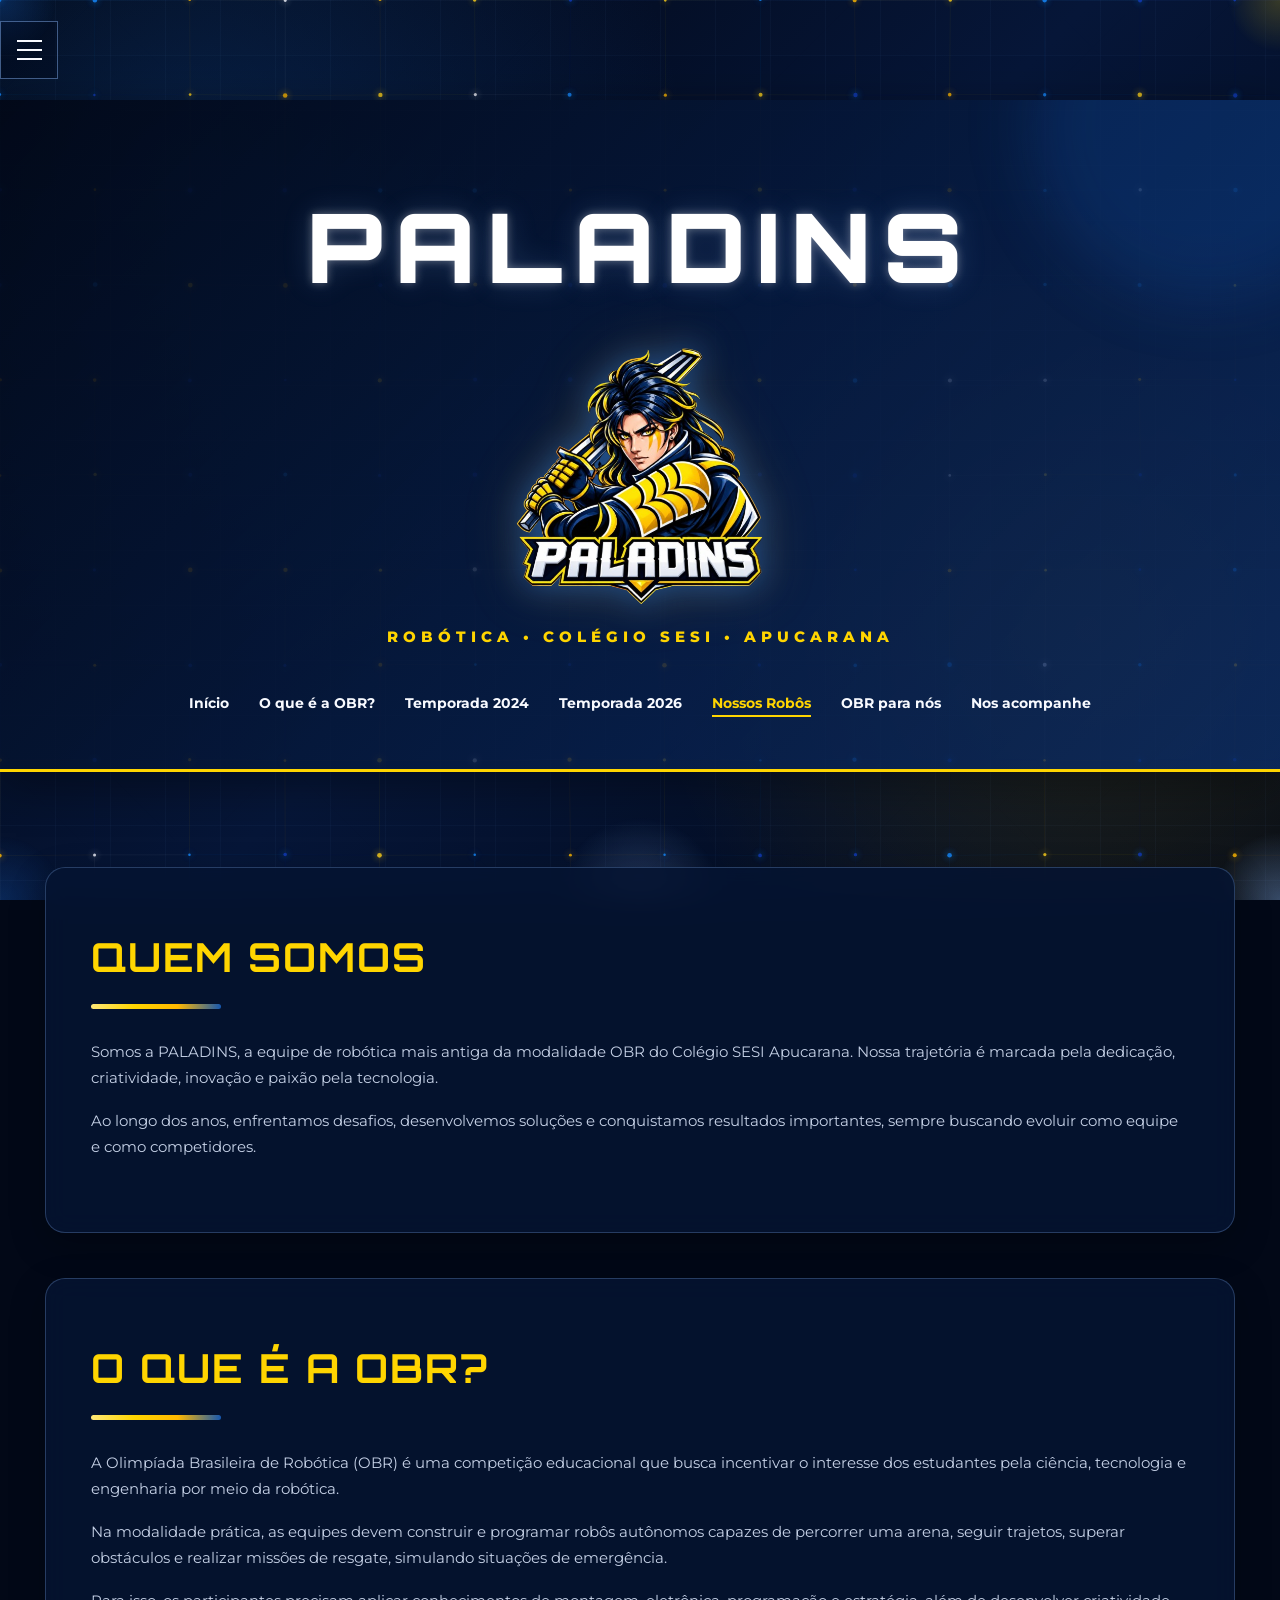
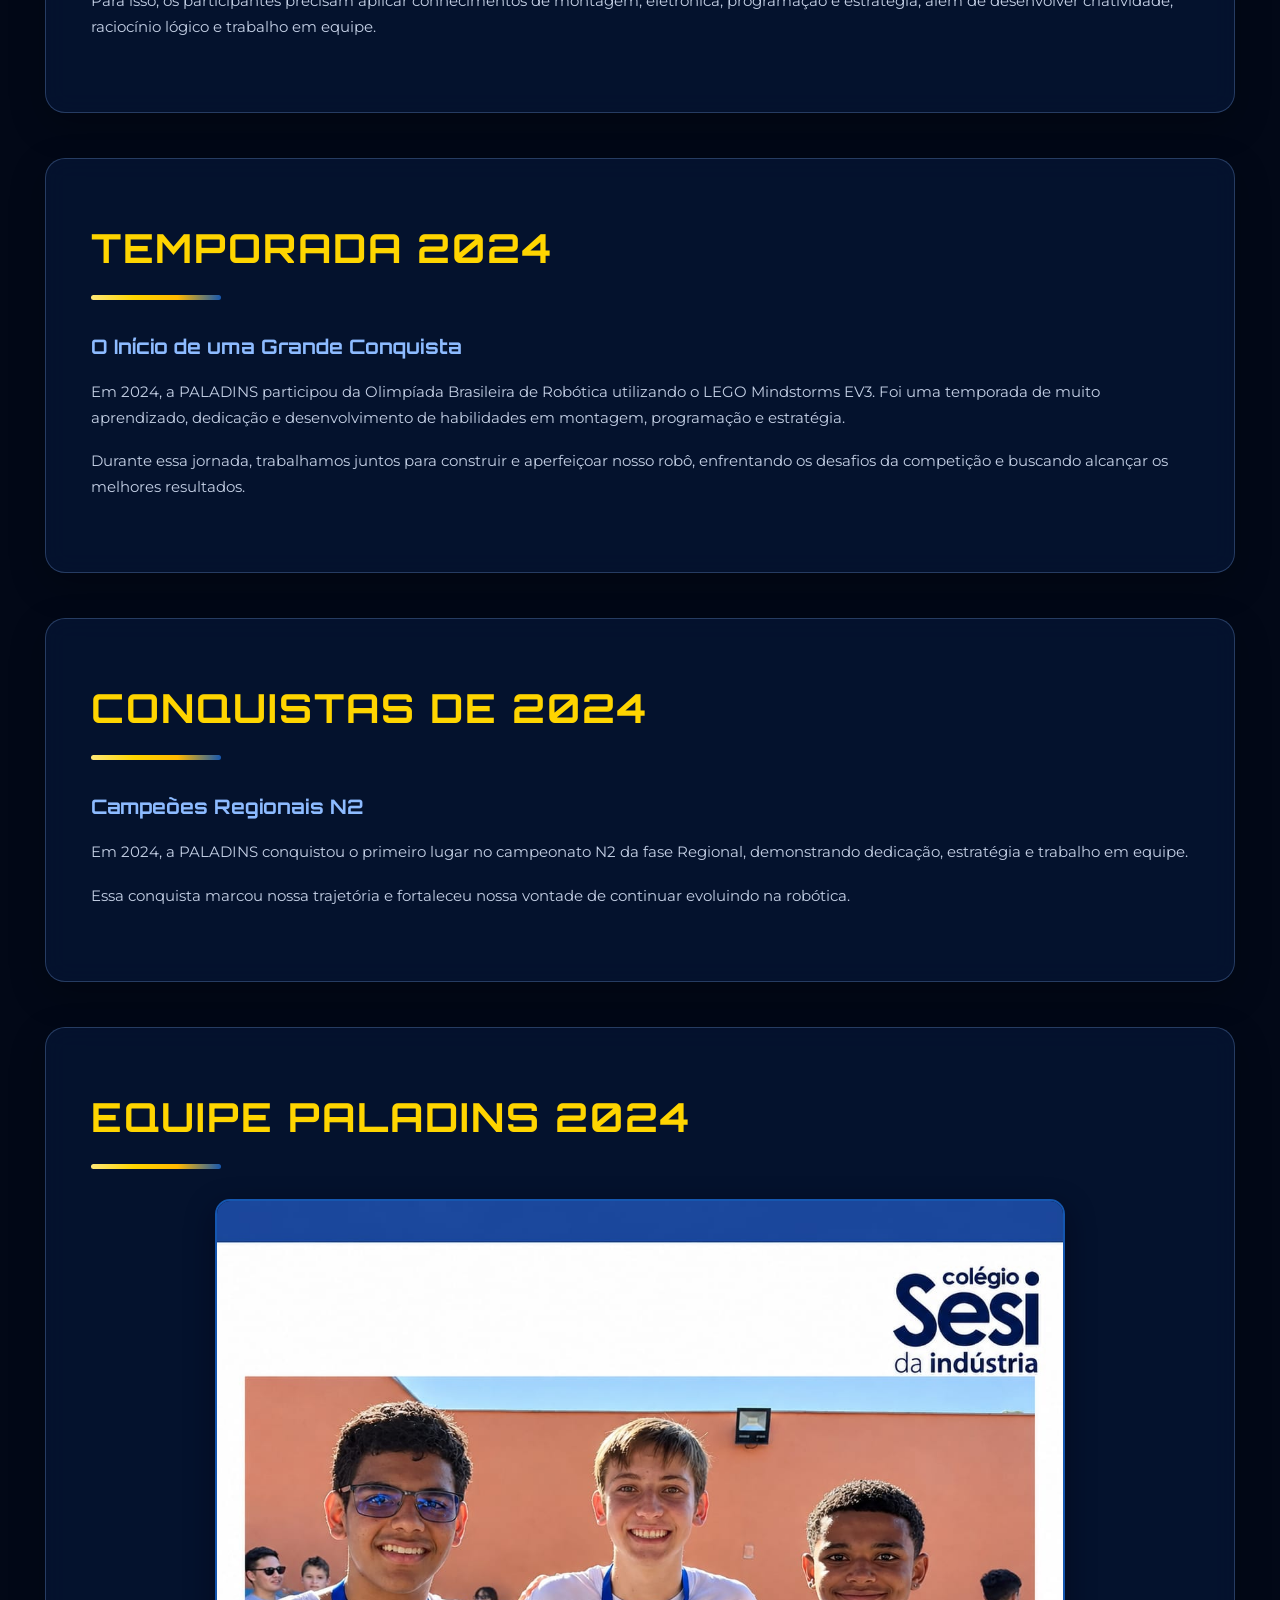
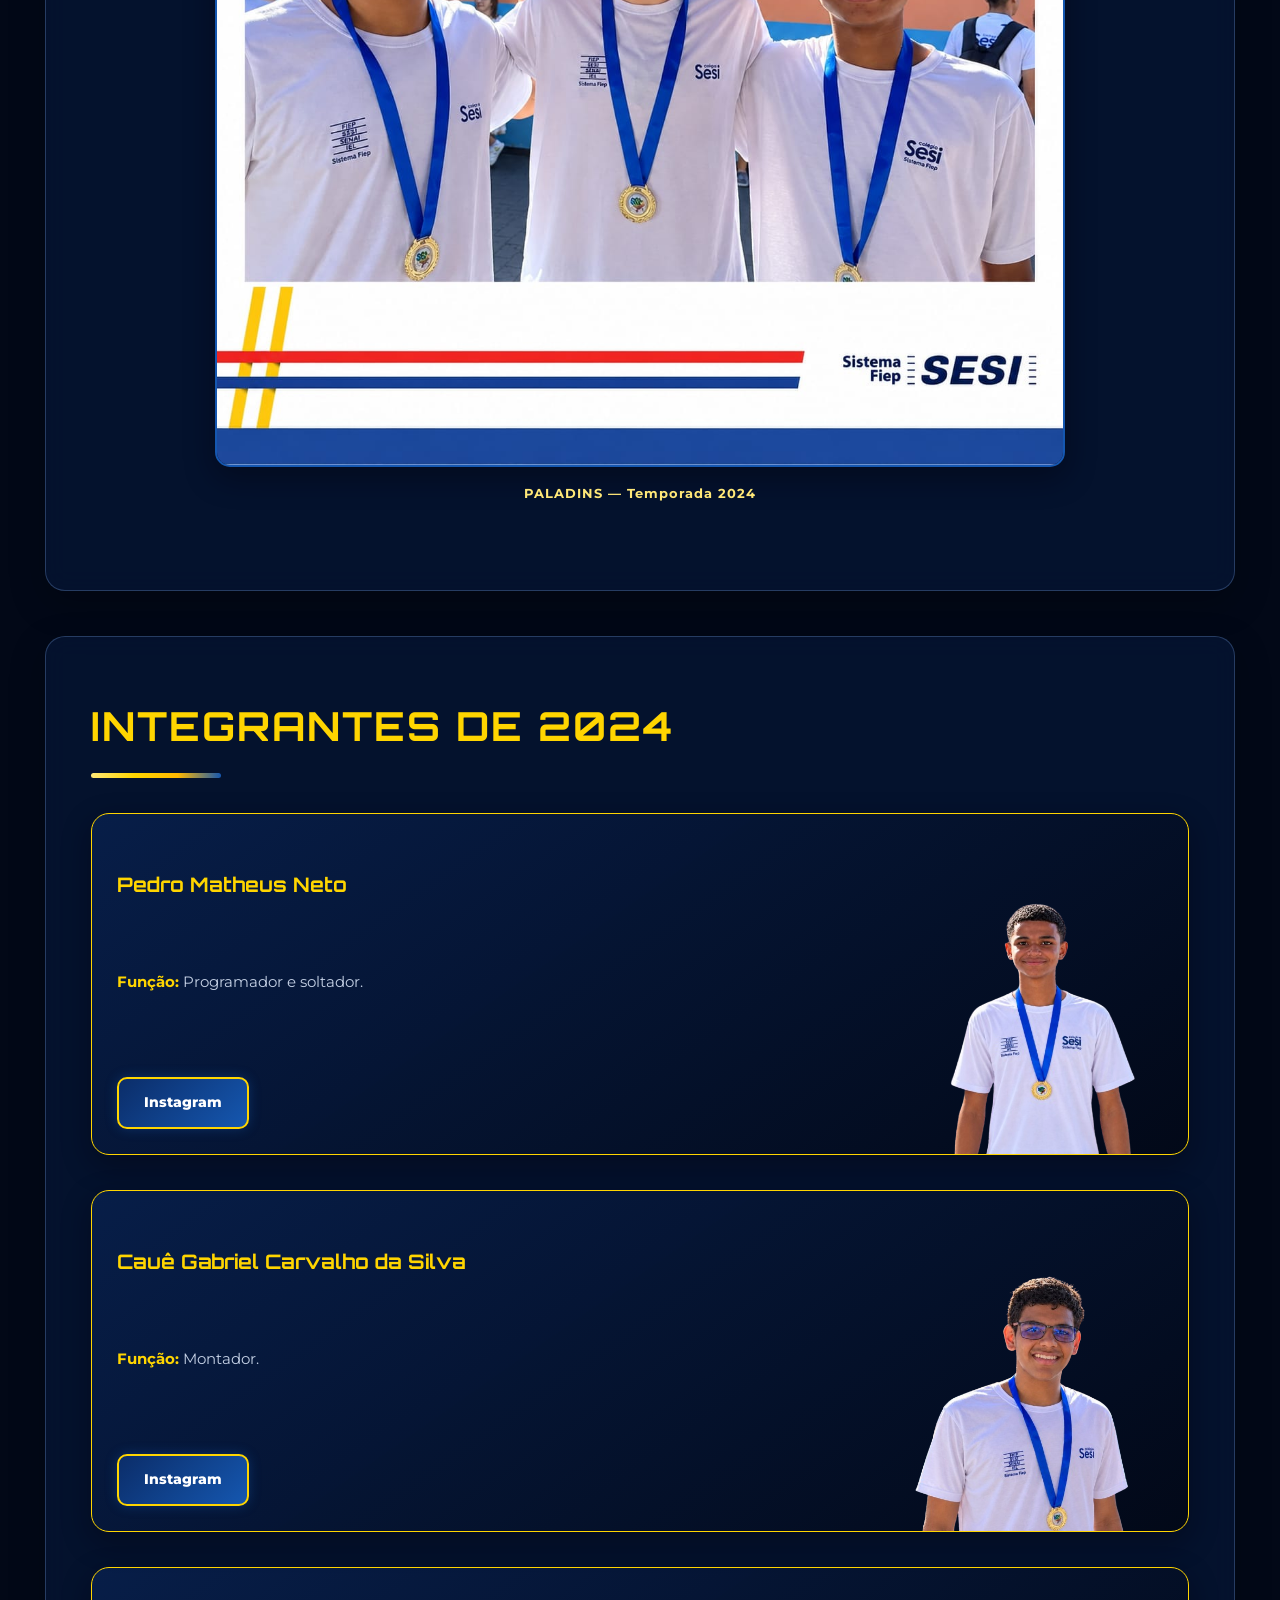
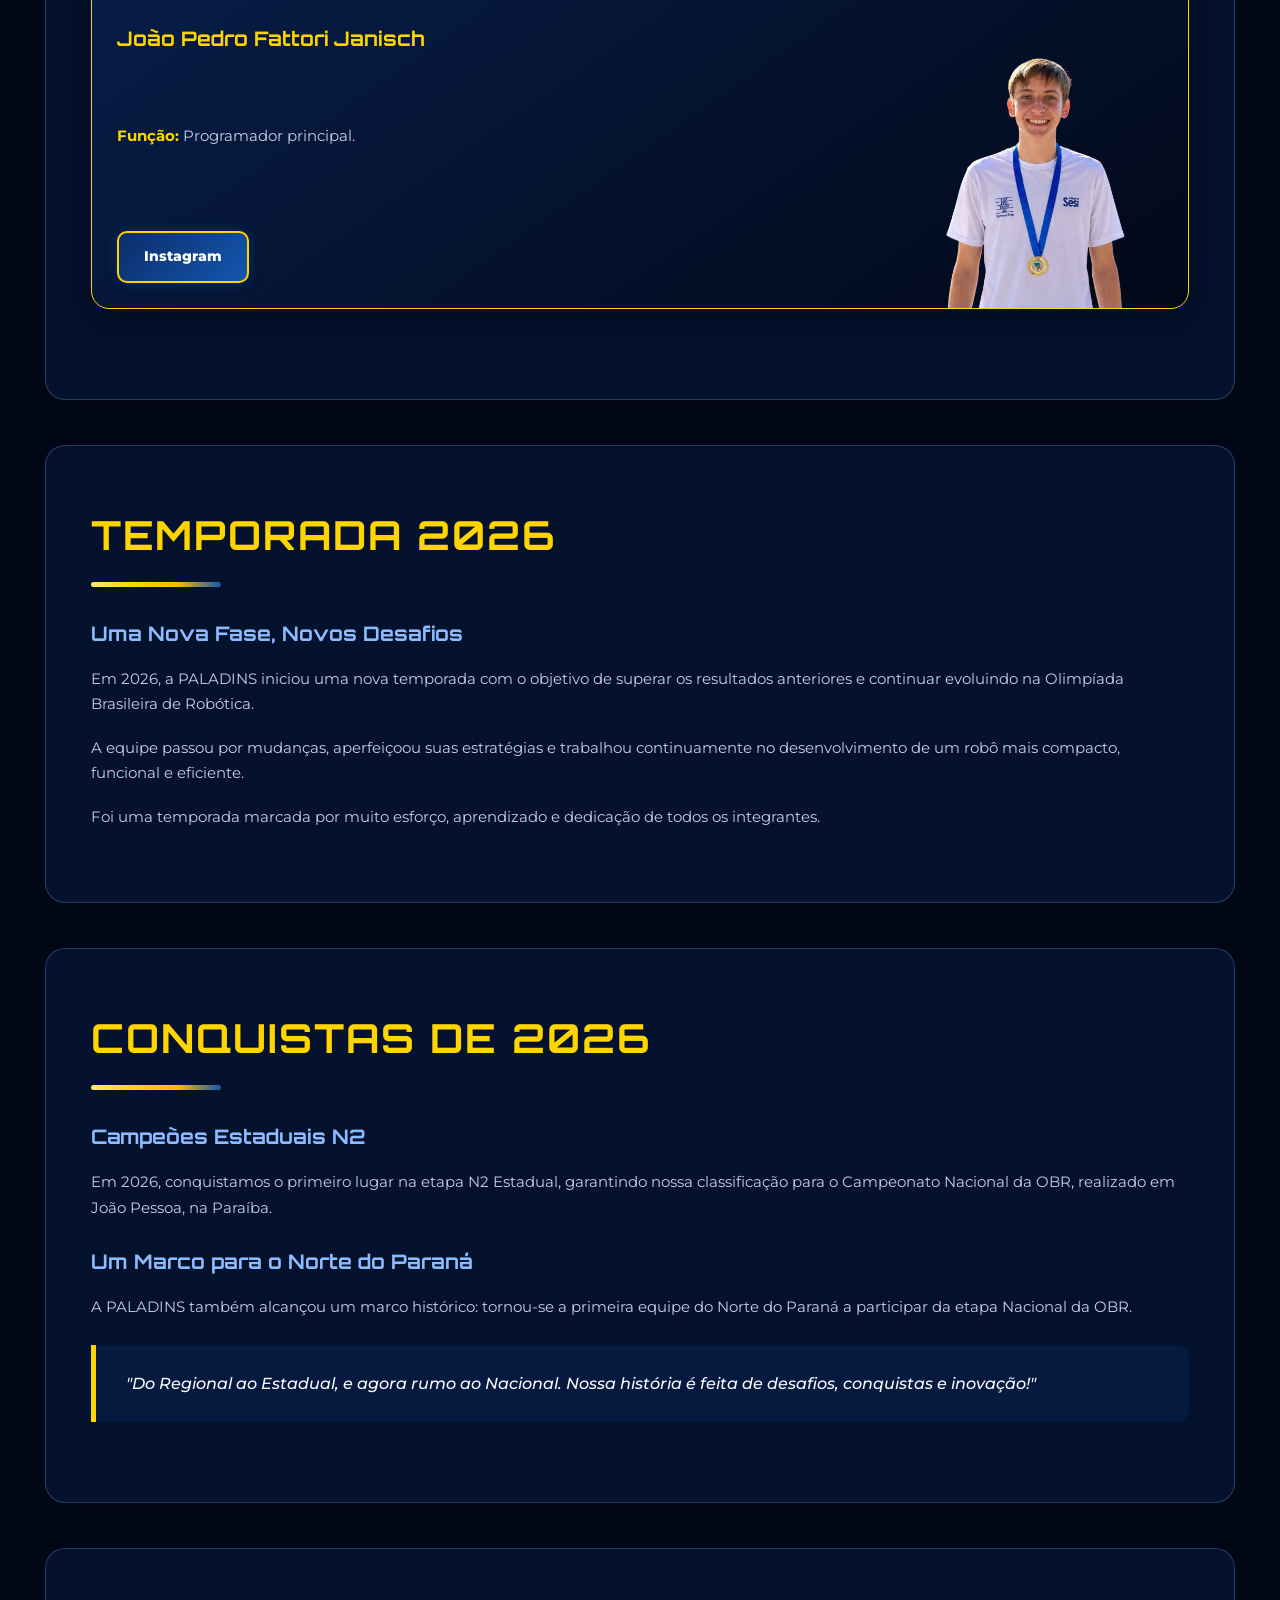
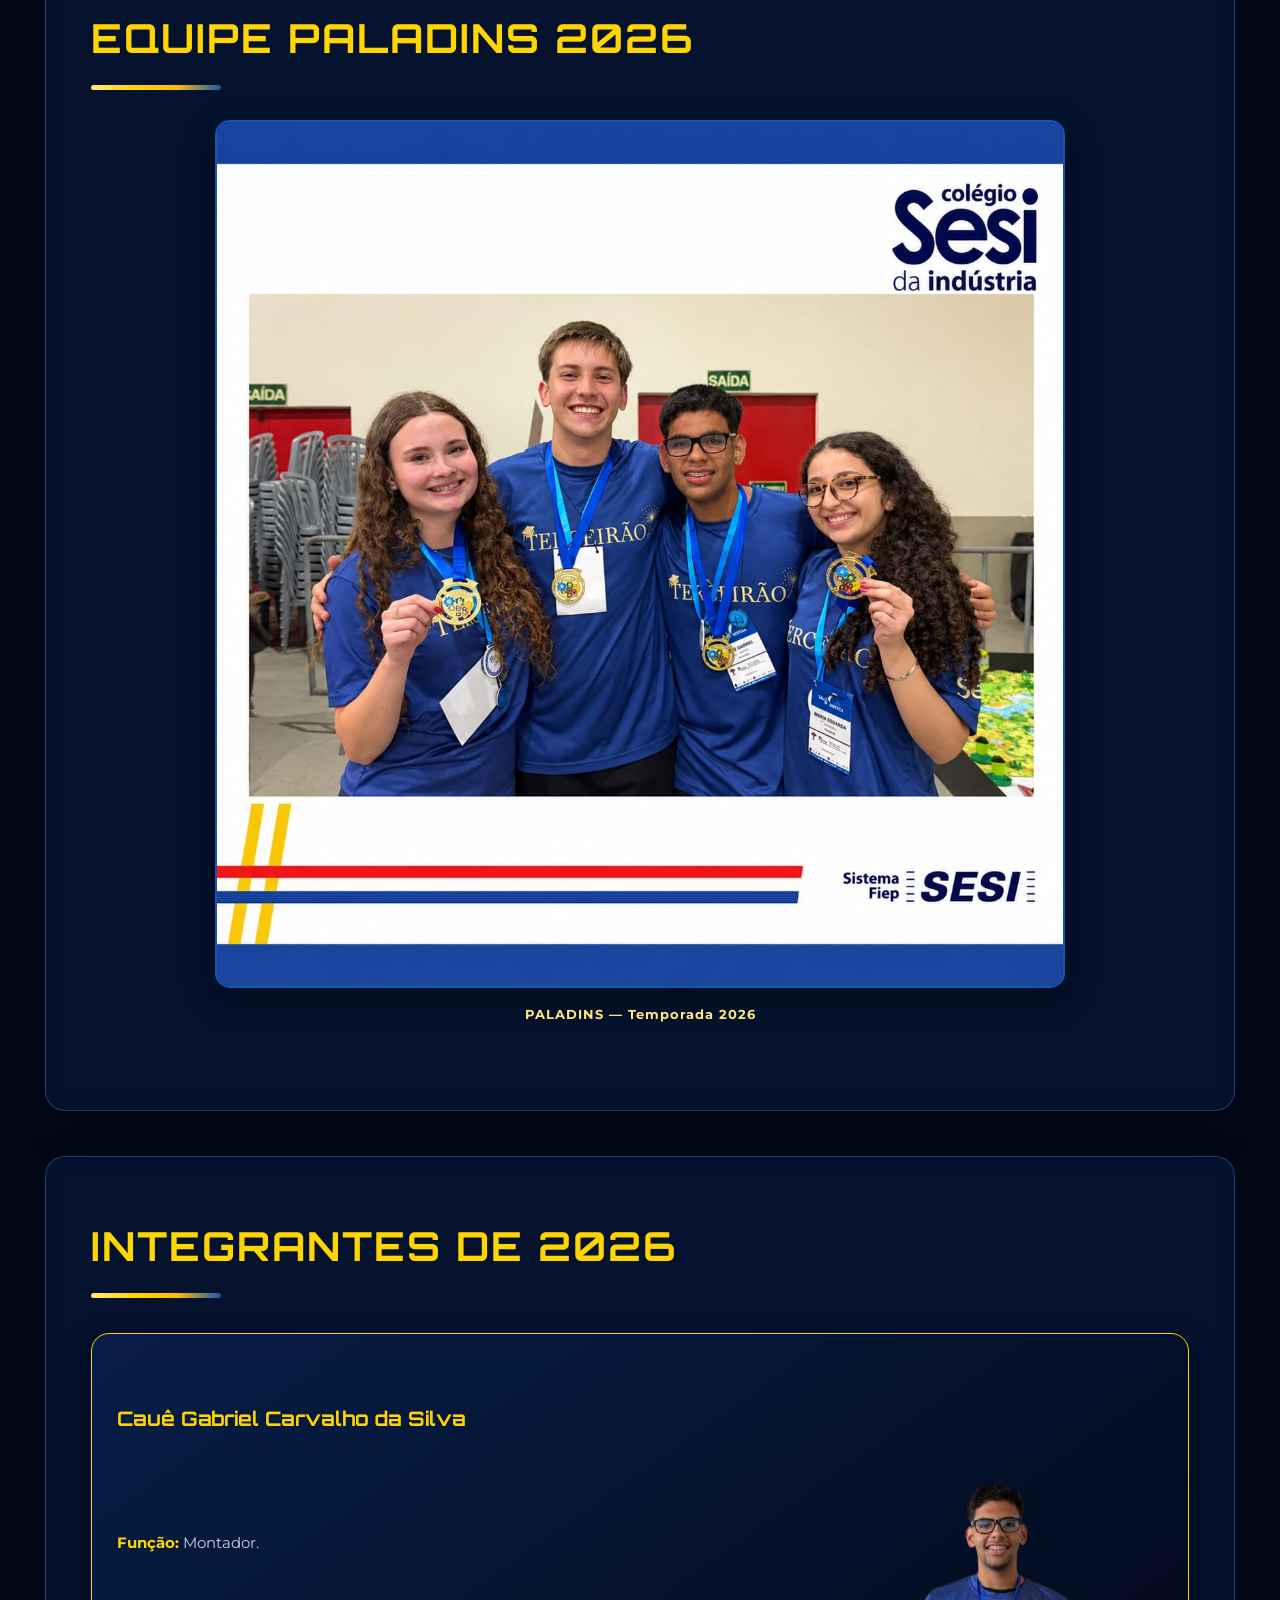
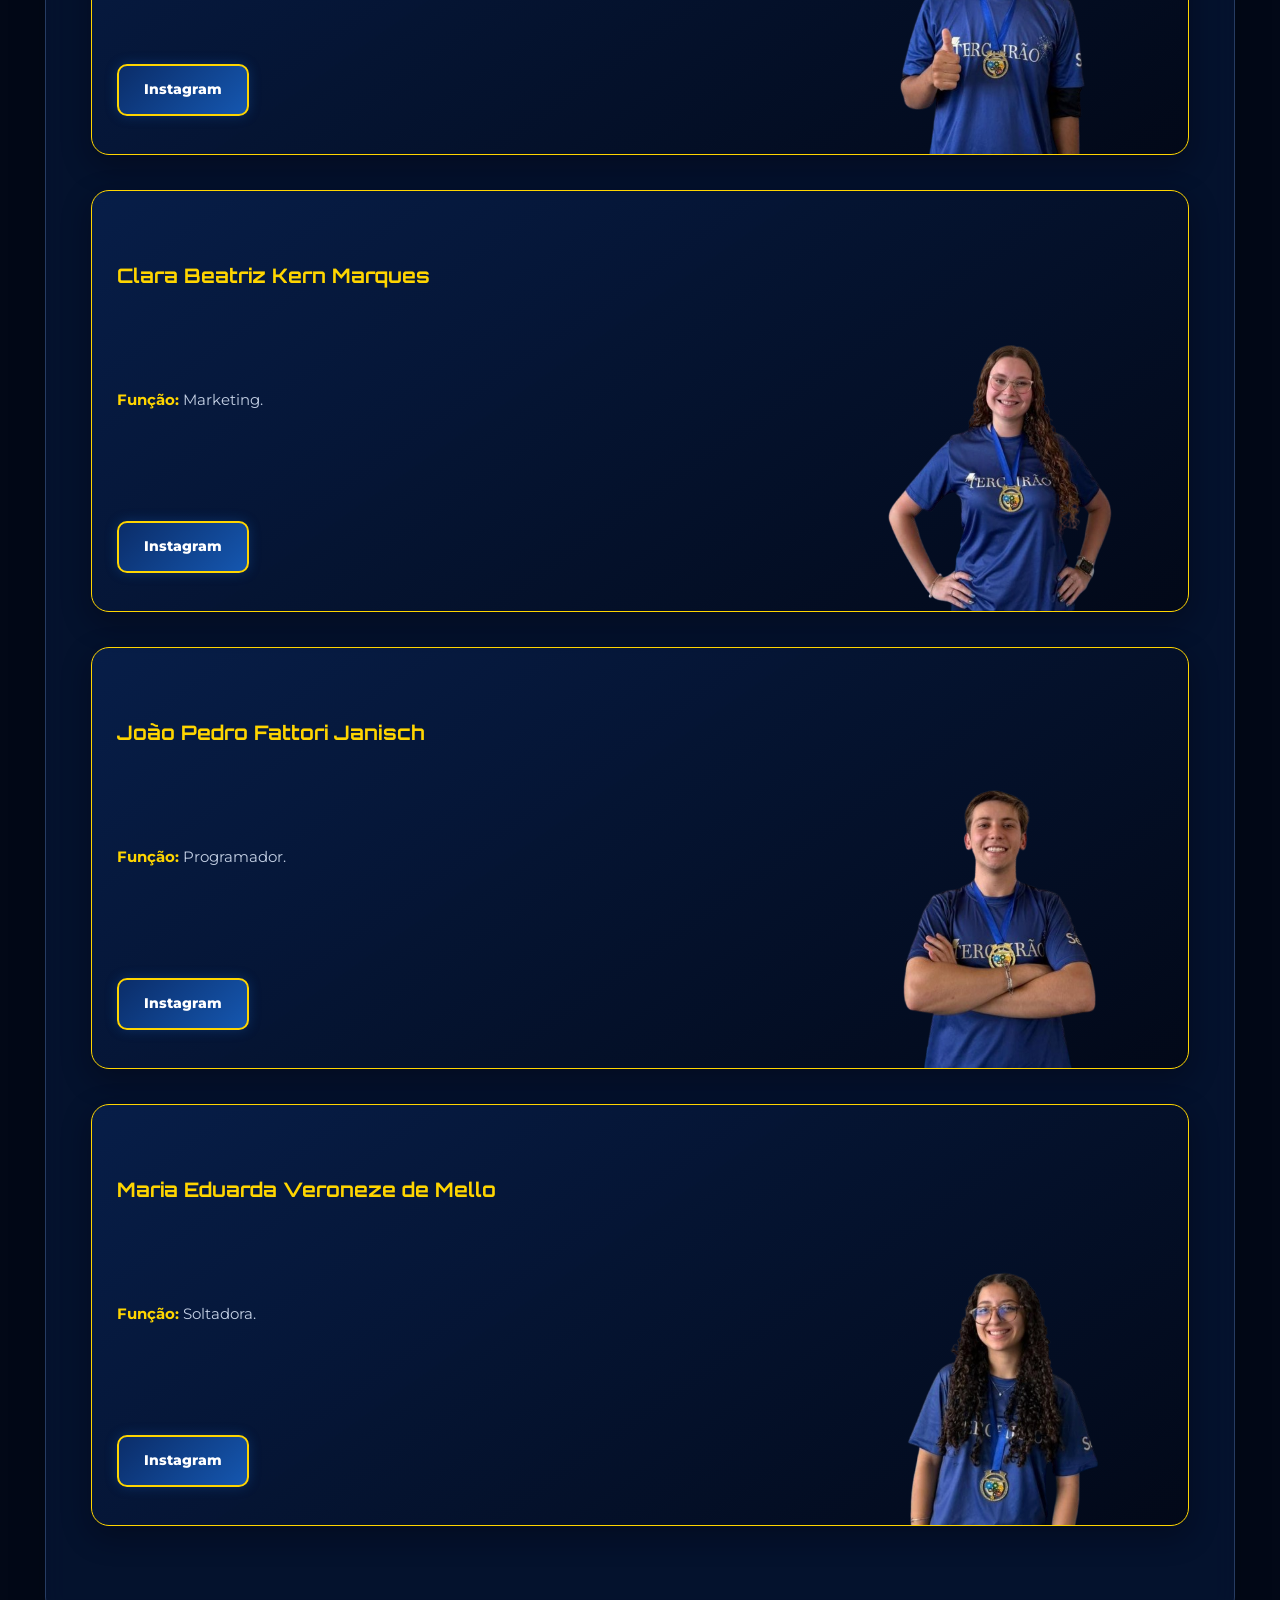
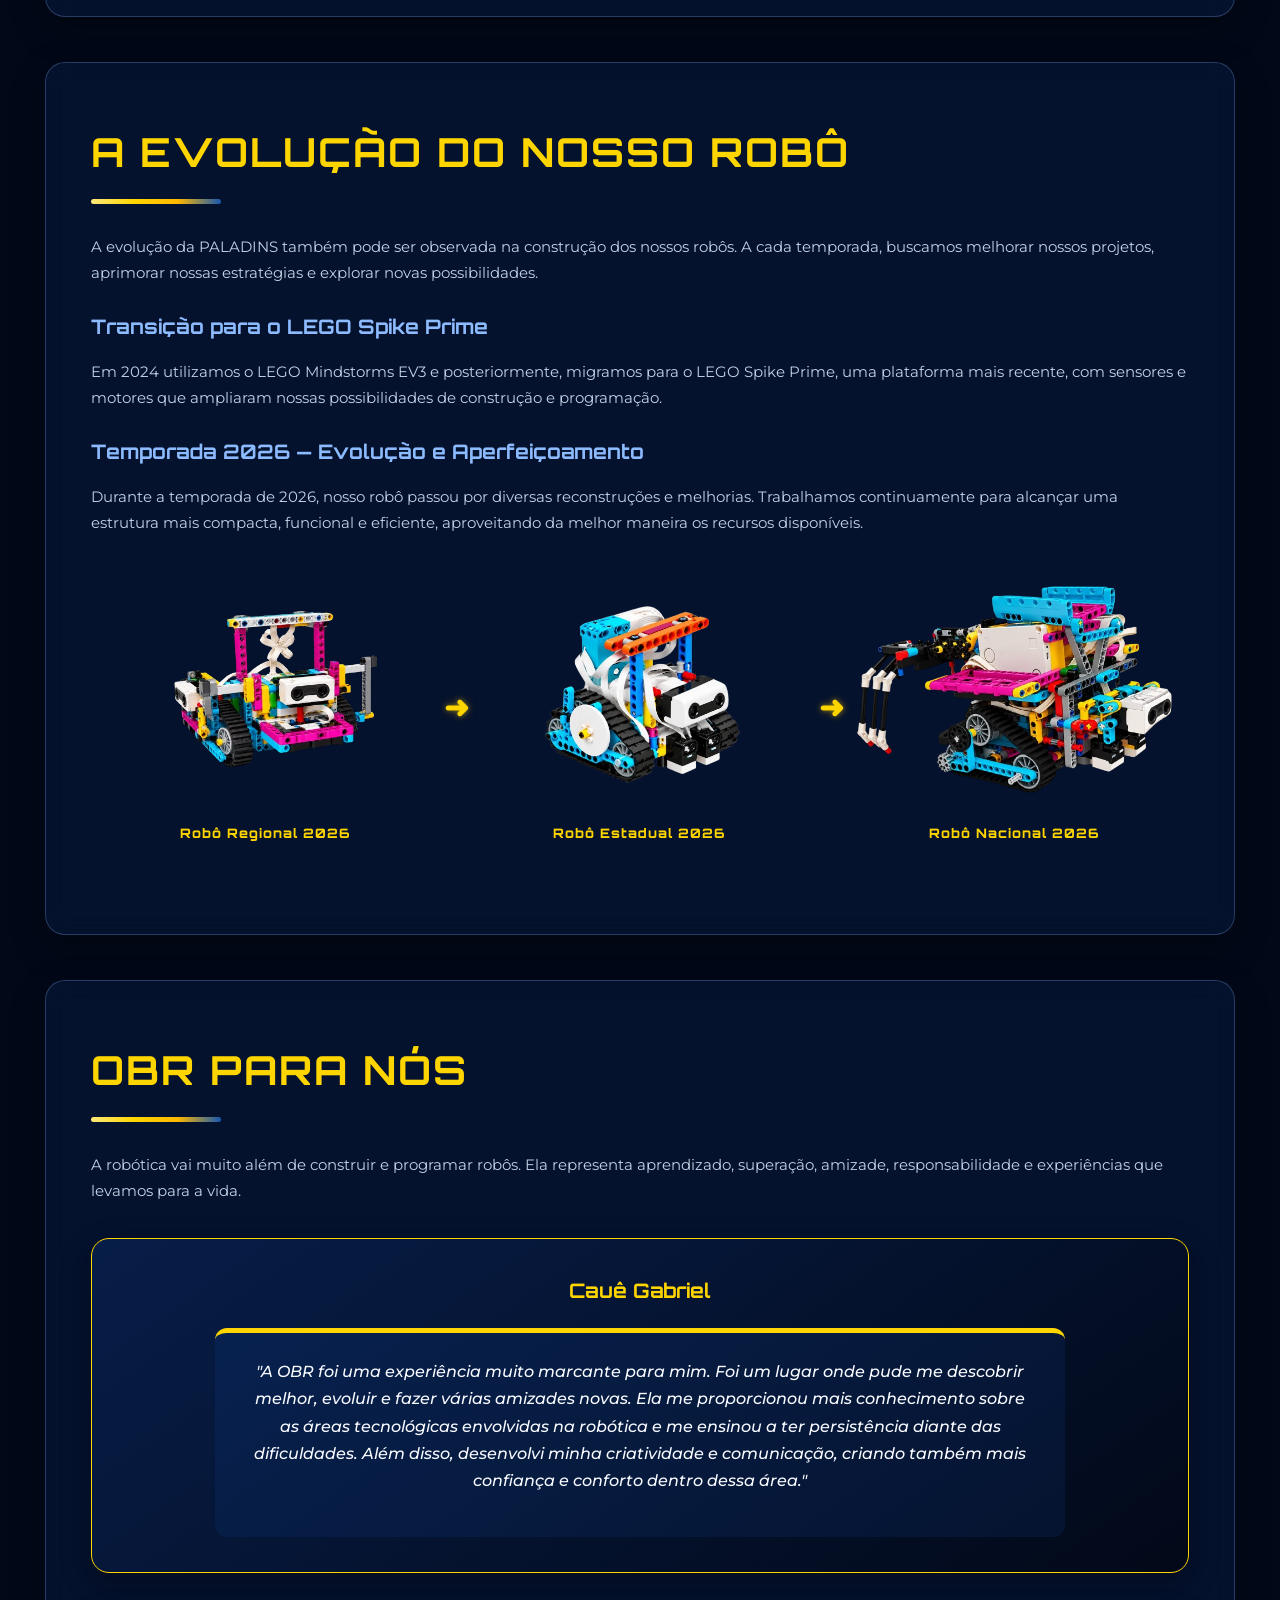
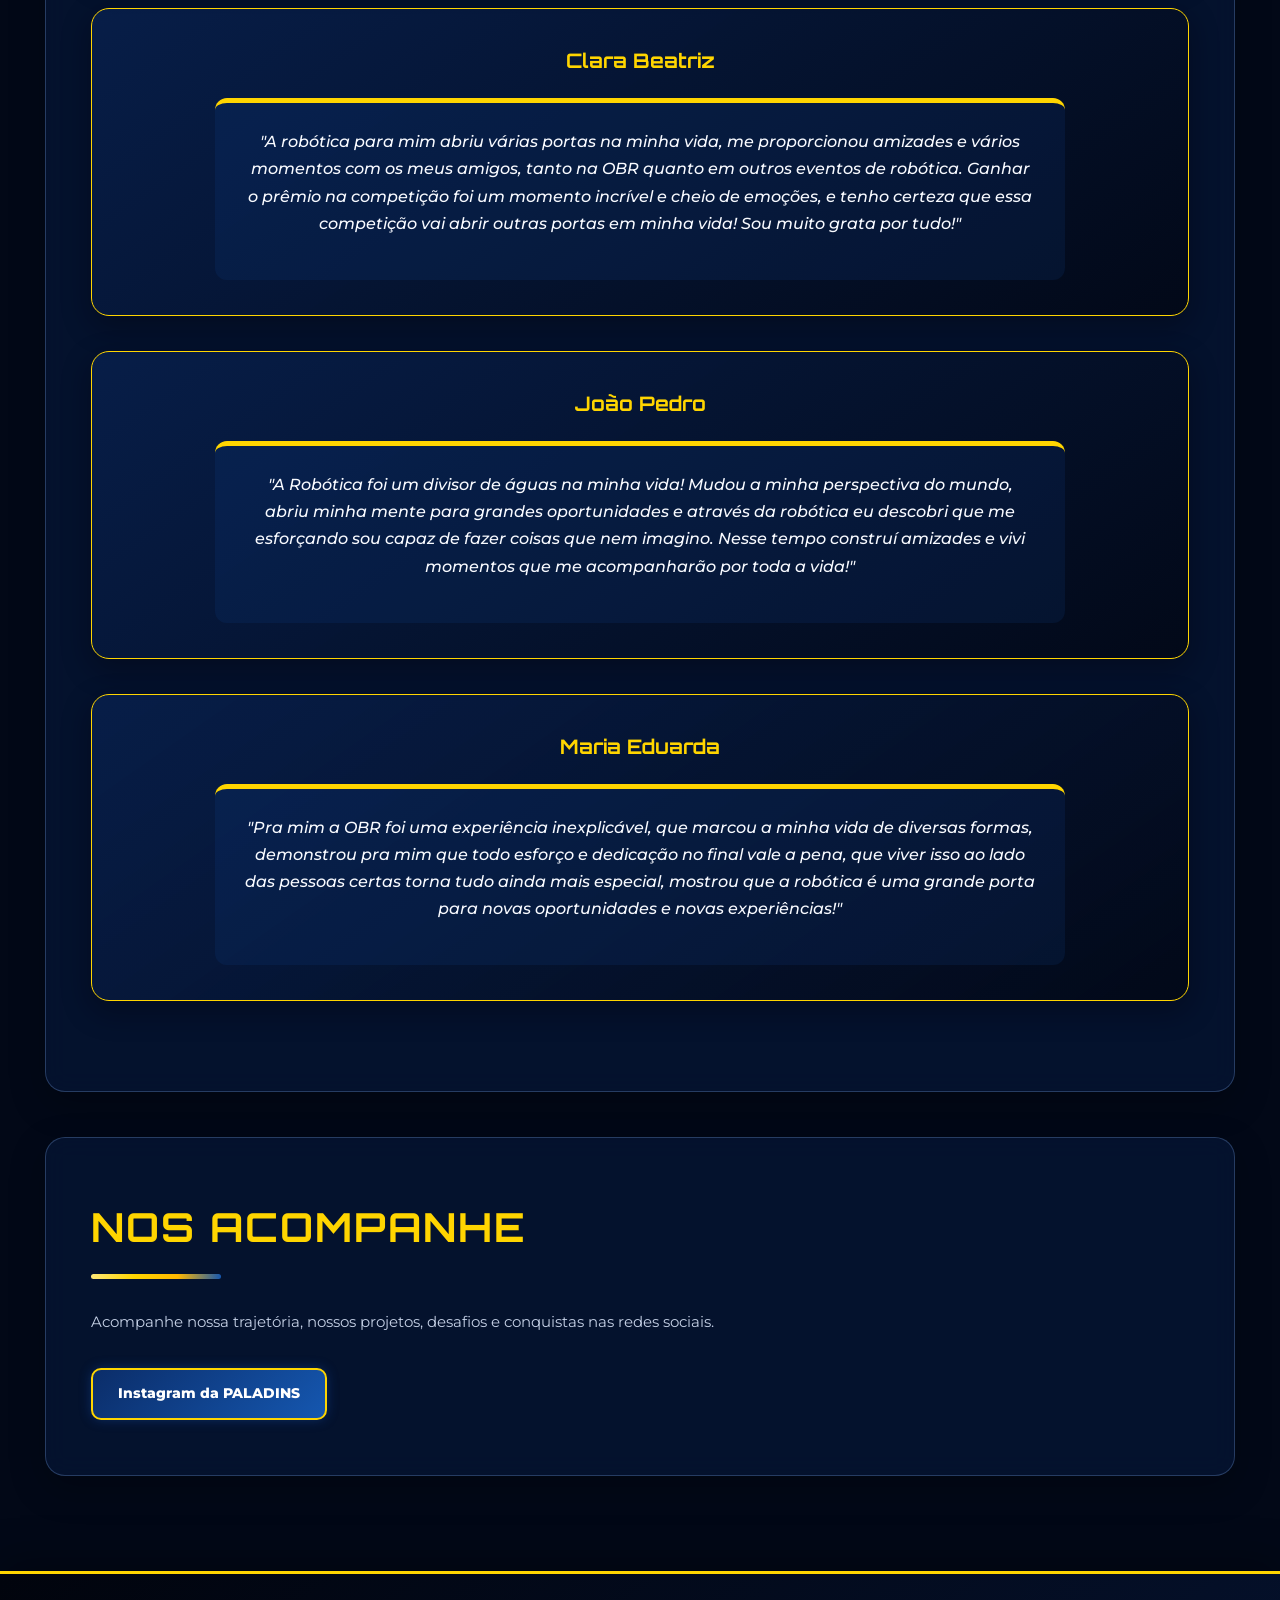
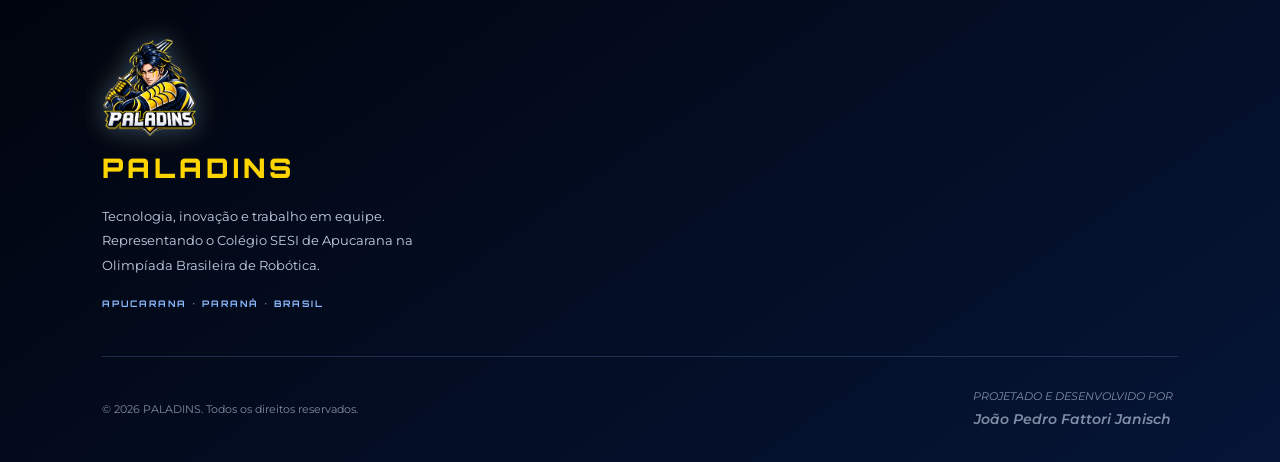
==== commit 6612c120: "alterando o design" ====
--- a/index.html
+++ b/index.html
@@ -51,6 +51,27 @@
 
   <body>
     <canvas id="fundo-interativo" aria-hidden="true"></canvas>
+    <div class="topbar">
+  <button class="menu-toggle" id="menu-toggle" type="button"
+    aria-label="Abrir menu" aria-expanded="false" aria-controls="menu-lateral">
+    <span></span>
+    <span></span>
+    <span></span>
+  </button>
+</div>
+
+<div class="menu-overlay" id="menu-overlay"></div>
+
+<nav class="menu-lateral" id="menu-lateral" aria-label="Menu">
+  <div class="menu-cabecalho">MENU</div>
+  <a href="#inicio">Início</a>
+  <a href="#apresentacao">Quem Somos</a>
+  <a href="#obr">O que é a OBR?</a>
+  <a href="#temporada-2024">Temporada 2024</a>
+  <a href="#temporada-2026">Temporada 2026</a>
+  <a href="#robo">Nossos Robôs</a>
+  <a href="#depoimentos">OBR para nós</a>
+</nav>
 
     <!-- CABEÇALHO -->
 
@@ -613,98 +634,53 @@
       </section>
     </main>
 
-    <!-- RODAPÉ ORGANIZADO -->
-
-    <footer class="rodape">
-      <div class="rodape-conteudo">
-        <!-- COLUNA 1: IDENTIDADE -->
-
-        <div class="rodape-identidade">
-          <img
-            src="./img/paladins_logo.png.png"
-            alt="Logotipo da equipe PALADINS"
-            class="logo-rodape"
-            loading="lazy"
-          />
-
-          <h2>PALADINS</h2>
-
-          <p>
-            Tecnologia, inovação e trabalho em equipe. Representando o Colégio
-            SESI de Apucarana na Olimpíada Brasileira de Robótica.
-          </p>
-
-          <span class="rodape-localizacao"> APUCARANA • PARANÁ • BRASIL </span>
-        </div>
-
-        <!-- COLUNA 2: NAVEGAÇÃO -->
-
-        <nav class="rodape-links" aria-label="Navegação do rodapé">
-          <h3>NAVEGAÇÃO</h3>
-
-          <a href="#inicio">Início</a>
-
-          <a href="#apresentacao">Quem Somos</a>
-
-          <a href="#obr">O que é a OBR?</a>
-
-          <a href="#temporada-2024">Temporada 2024</a>
-
-          <a href="#temporada-2026">Temporada 2026</a>
-
-          <a href="#robo">Nossos Robôs</a>
-
-          <a href="#depoimentos">OBR para nós</a>
-        </nav>
-
-        <!-- COLUNA 3: CONTATO -->
-
-        <div class="rodape-redes" id="nos-acompanhe">
-          <h3>ACOMPANHE A EQUIPE</h3>
-
-          <p>
-            Faça parte da nossa trajetória. Acompanhe nossos projetos, desafios
-            e conquistas.
-          </p>
-
-          <a
-            href="https://www.instagram.com/paladins_obr/"
-            target="_blank"
-            rel="noopener noreferrer"
-            class="botao-instagram-rodape"
-            aria-label="Acessar o Instagram da equipe PALADINS"
-          >
-            <span>Instagram da PALADINS</span>
-            <span aria-hidden="true">↗</span>
-          </a>
-
-          <a href="#contato"> Entre em contato </a>
-        </div>
-      </div>
-
-      <!-- DIVISÃO INFERIOR -->
-
-      <div class="rodape-inferior">
-        <p class="rodape-direitos">
-          © 2026 PALADINS. Todos os direitos reservados.
-        </p>
-
-        <!-- ASSINATURA DO DESENVOLVEDOR -->
-
-        <div class="assinatura">
-    <span class="assinatura-titulo">PROJETADO E DESENVOLVIDO POR</span>
-    <a
+    <!-- RODAPÉ -->
+
+<footer class="rodape">
+  <div class="rodape-conteudo">
+    <!-- IDENTIDADE -->
+
+    <div class="rodape-identidade">
+      <img
+        src="./img/paladins_logo.png.png"
+        alt="Logotipo da equipe PALADINS"
+        class="logo-rodape"
+        loading="lazy"
+      />
+
+      <h2>PALADINS</h2>
+
+      <p>
+        Tecnologia, inovação e trabalho em equipe. Representando o Colégio
+        SESI de Apucarana na Olimpíada Brasileira de Robótica.
+      </p>
+
+      <span class="rodape-localizacao"> APUCARANA • PARANÁ • BRASIL </span>
+    </div>
+  </div>
+
+  <!-- DIVISÃO INFERIOR -->
+
+  <div class="rodape-inferior">
+    <p class="rodape-direitos">
+      © 2026 PALADINS. Todos os direitos reservados.
+    </p>
+
+    <!-- ASSINATURA DO DESENVOLVEDOR -->
+
+    <address class="assinatura">
+      <span class="assinatura-titulo">PROJETADO E DESENVOLVIDO POR</span>
+      <a
         href="https://github.com/FattoriDev"
         class="assinatura-nome"
         target="_blank"
-        rel="GitHub do desenvolvedor João Pedro Fattori Janisch"
-    >
+        rel="noopener noreferrer"
+      >
         João Pedro Fattori Janisch
-    </a>
-</div>
-      </div>
-    </footer>
-
+      </a>
+    </address>
+  </div>
+</footer>
     <!-- JAVASCRIPT -->
 
     <script src="./script.js"></script>
--- a/styles.css
+++ b/styles.css
@@ -1665,3 +1665,189 @@
         font-size: 12px;
     }
 }
+
+/* =========================================
+   MENU HAMBÚRGUER — TODAS AS TELAS
+========================================= */
+
+.topbar {
+    width: 100%;
+    min-height: 100px;
+    display: flex;
+    align-items: center;
+    justify-content: space-between;
+}
+
+/* Botão hambúrguer */
+.menu-toggle {
+    width: 58px;
+    height: 58px;
+    display: flex;
+    flex-direction: column;
+    justify-content: center;
+    align-items: center;
+    gap: 7px;
+
+    background: rgba(2, 8, 23, 0.35);
+    border: 1px solid rgba(141, 187, 255, 0.45);
+    cursor: pointer;
+    z-index: 22;
+    transition: 0.3s ease;
+}
+
+.menu-toggle:hover {
+    border-color: var(--amarelo);
+    box-shadow: 0 0 18px rgba(255, 213, 0, 0.2);
+}
+
+.menu-toggle span {
+    width: 25px;
+    height: 2px;
+    background: var(--branco);
+    transition: 0.3s ease;
+}
+
+/* Transformação em X */
+.menu-aberto .menu-toggle span:first-child {
+    transform: translateY(9px) rotate(45deg);
+}
+
+.menu-aberto .menu-toggle span:nth-child(2) {
+    opacity: 0;
+}
+
+.menu-aberto .menu-toggle span:last-child {
+    transform: translateY(-9px) rotate(-45deg);
+}
+
+/* Fundo escurecido */
+.menu-overlay {
+    position: fixed;
+    inset: 0;
+    z-index: 20;
+    background: rgba(0, 0, 0, 0.7);
+    opacity: 0;
+    visibility: hidden;
+    transition: 0.35s ease;
+}
+
+/* Painel lateral */
+.menu-lateral {
+    position: fixed;
+    top: 0;
+    right: 0;
+    z-index: 21;
+
+    width: min(390px, 88vw);
+    height: 100vh;
+    height: 100dvh;
+
+    padding: 32px;
+    display: flex;
+    flex-direction: column;
+
+    background: linear-gradient(
+        155deg,
+        rgba(6, 22, 56, 0.99),
+        rgba(2, 8, 23, 0.99)
+    );
+
+    border-left: 1px solid rgba(255, 213, 0, 0.4);
+    box-shadow: -20px 0 65px rgba(0, 0, 0, 0.5);
+
+    transform: translateX(105%);
+    visibility: hidden;
+
+    transition:
+        transform 0.38s ease,
+        visibility 0.38s ease;
+
+    overflow-y: auto;
+}
+
+/* Cabeçalho do painel */
+.menu-cabecalho {
+    display: flex;
+    align-items: center;
+    justify-content: space-between;
+
+    padding-bottom: 25px;
+    margin-bottom: 18px;
+
+    color: var(--amarelo);
+    font-family: 'Orbitron', sans-serif;
+    font-size: 12px;
+    font-weight: 700;
+    letter-spacing: 3px;
+
+    border-bottom: 1px solid rgba(141, 187, 255, 0.2);
+}
+
+.menu-fechar {
+    border: none;
+    background: none;
+    color: var(--branco);
+    font-size: 34px;
+    cursor: pointer;
+}
+
+/* Links */
+.menu-lateral > a {
+    display: block;
+    padding: 15px 2px;
+
+    color: var(--branco);
+    font-size: 15px;
+    font-weight: 600;
+    text-decoration: none;
+
+    border-bottom: 1px solid rgba(141, 187, 255, 0.12);
+    transition: 0.25s ease;
+}
+
+.menu-lateral > a:hover,
+.menu-lateral > a.link-ativo {
+    padding-left: 12px;
+    color: var(--amarelo);
+}
+
+/* Menu aberto */
+.menu-aberto .menu-overlay {
+    opacity: 1;
+    visibility: visible;
+}
+
+.menu-aberto .menu-lateral {
+    transform: translateX(0);
+    visibility: visible;
+}
+
+body.menu-aberto {
+    overflow: hidden;
+}
+
+/* Ajustes para telas pequenas */
+@media (max-width: 600px) {
+    .topbar {
+        min-height: 82px;
+    }
+
+    .menu-toggle {
+        width: 48px;
+        height: 48px;
+    }
+
+    .menu-lateral {
+        width: min(350px, 88vw);
+        padding: 25px;
+    }
+}
+
+/* Acessibilidade */
+@media (prefers-reduced-motion: reduce) {
+    .menu-lateral,
+    .menu-overlay,
+    .menu-toggle span {
+        transition: none;
+    }
+}
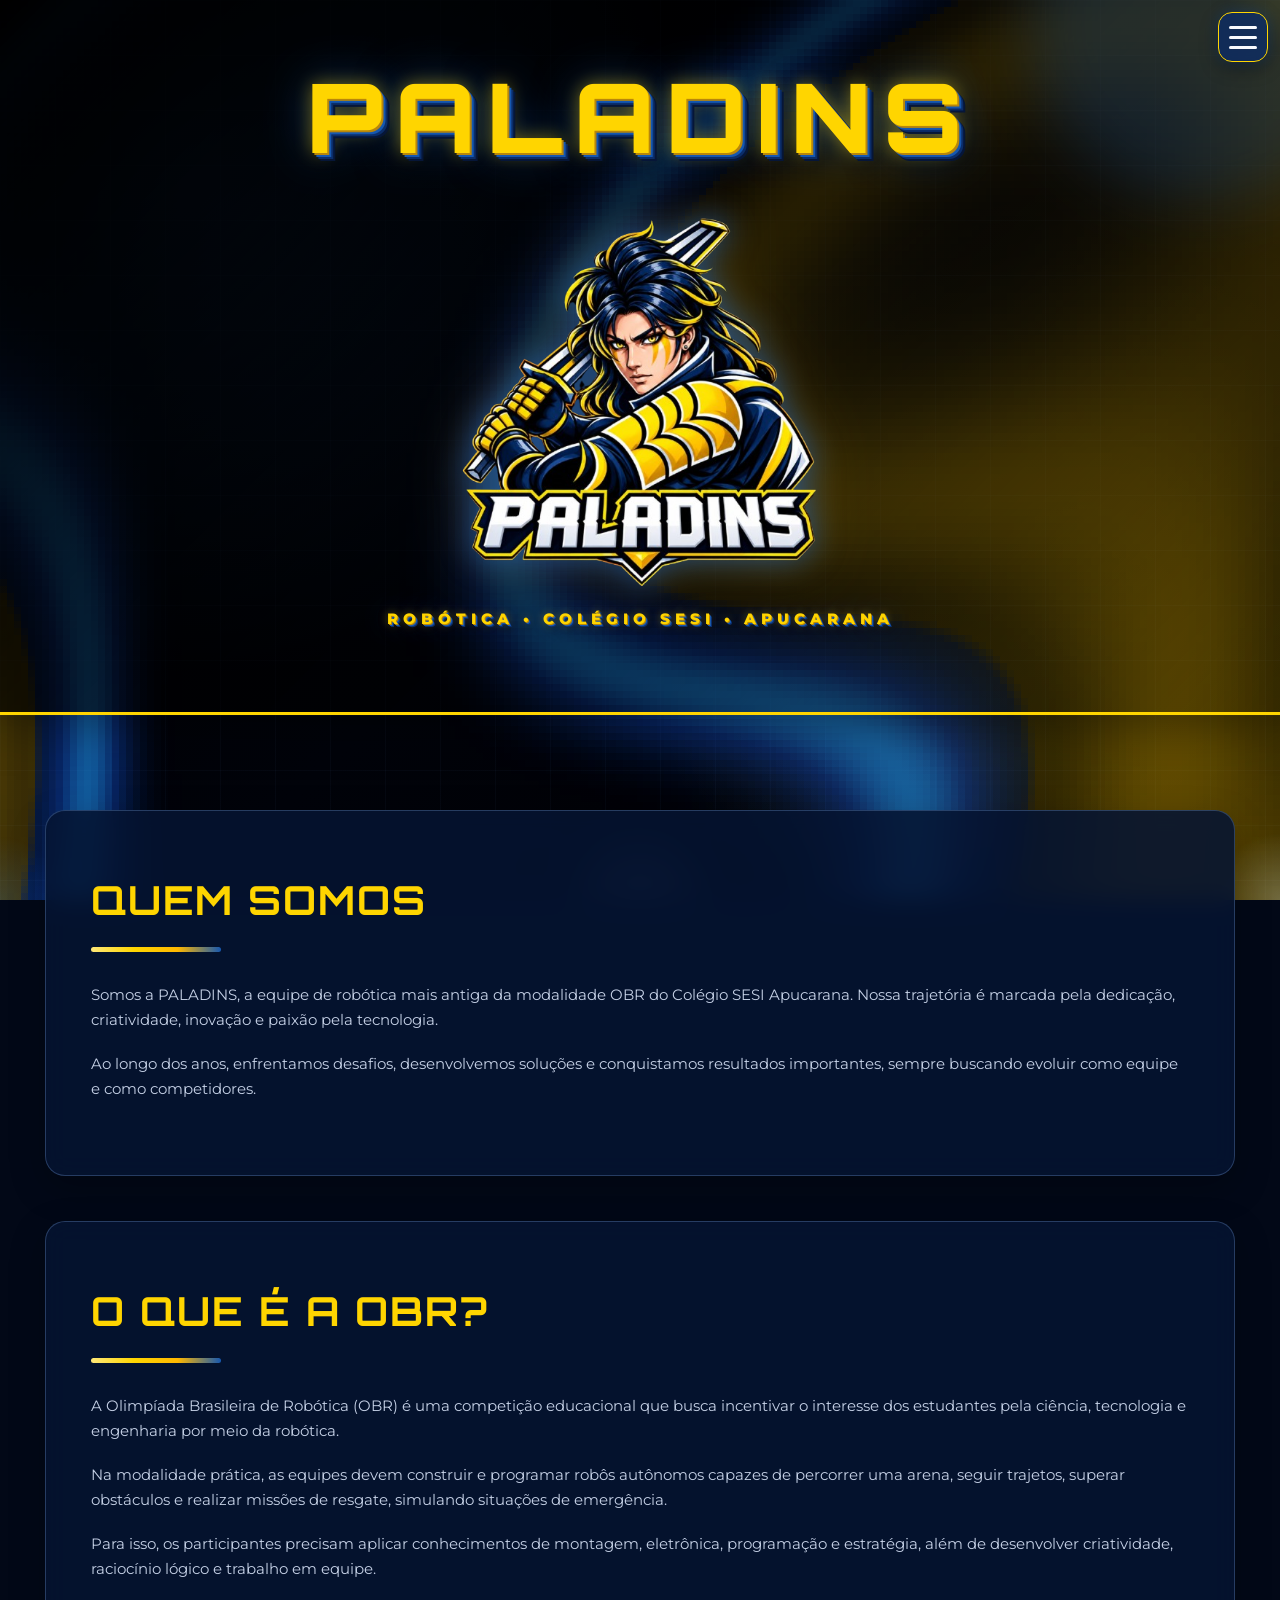
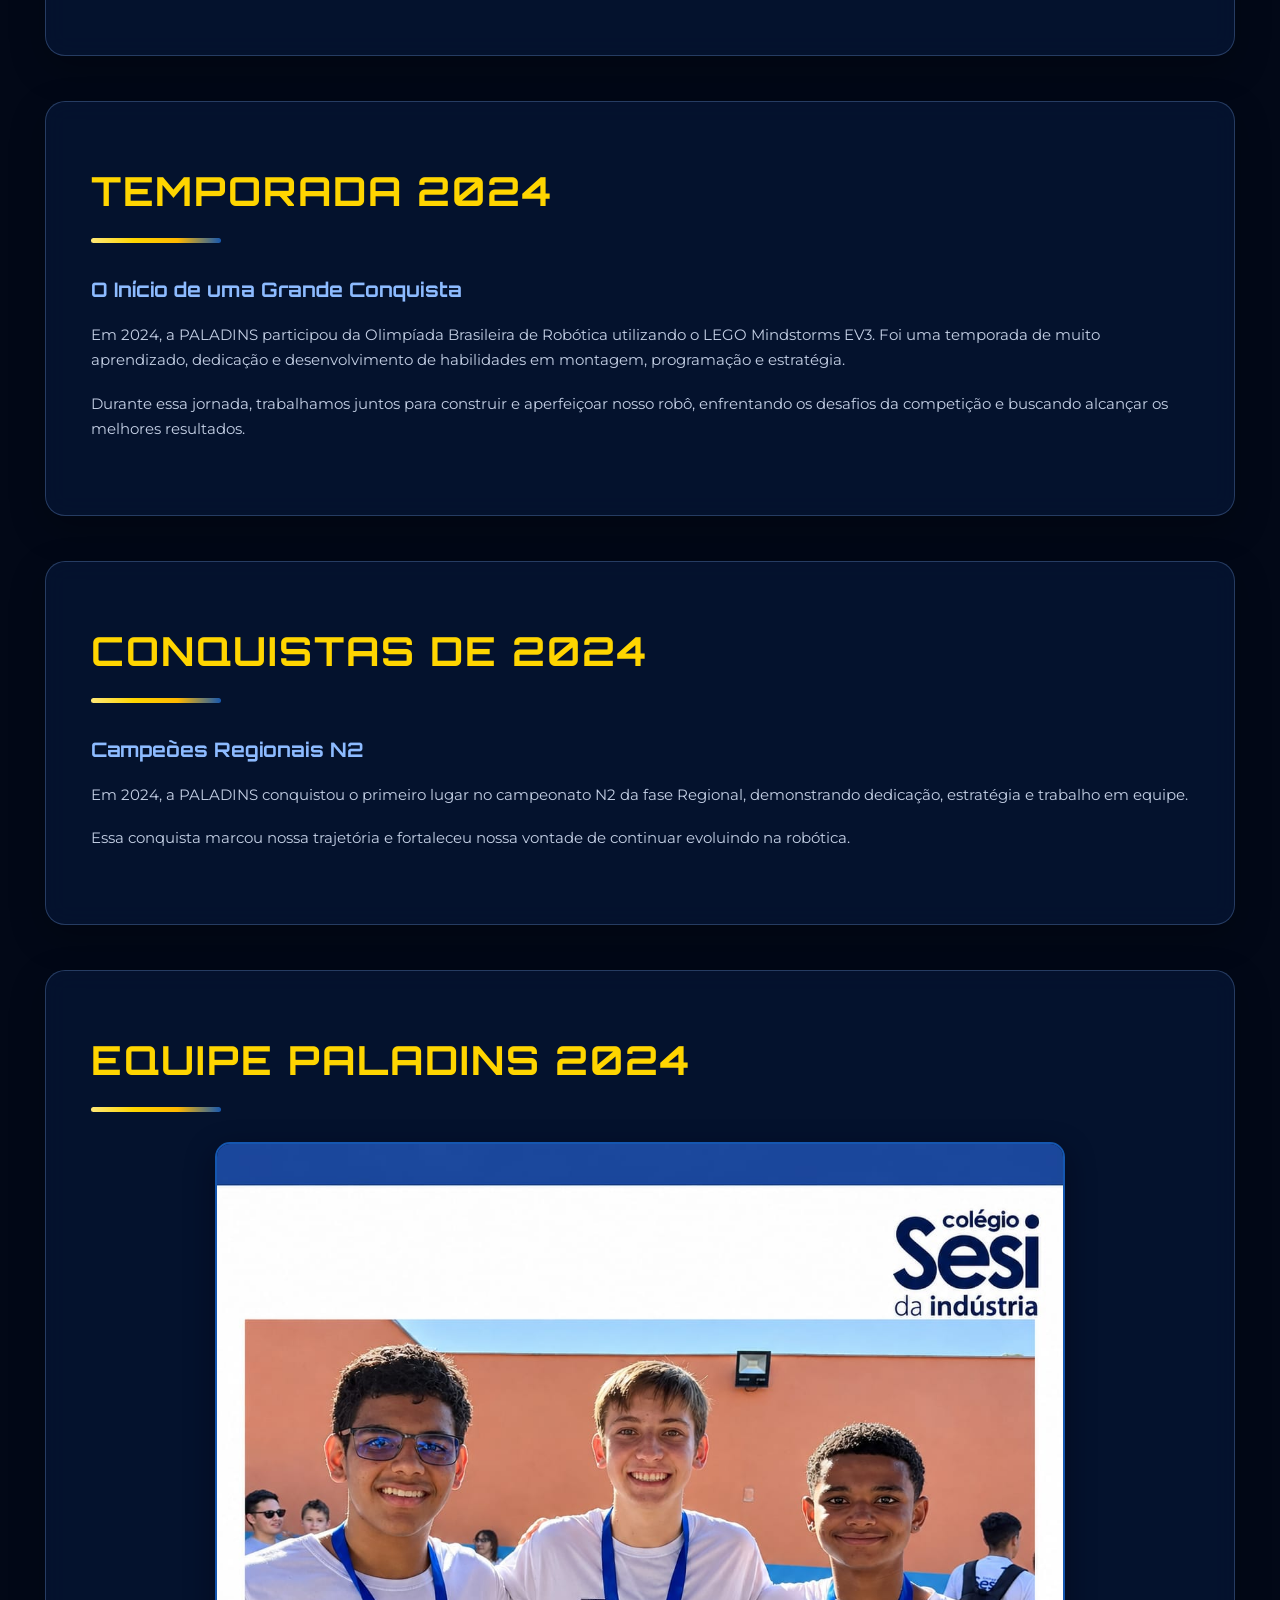
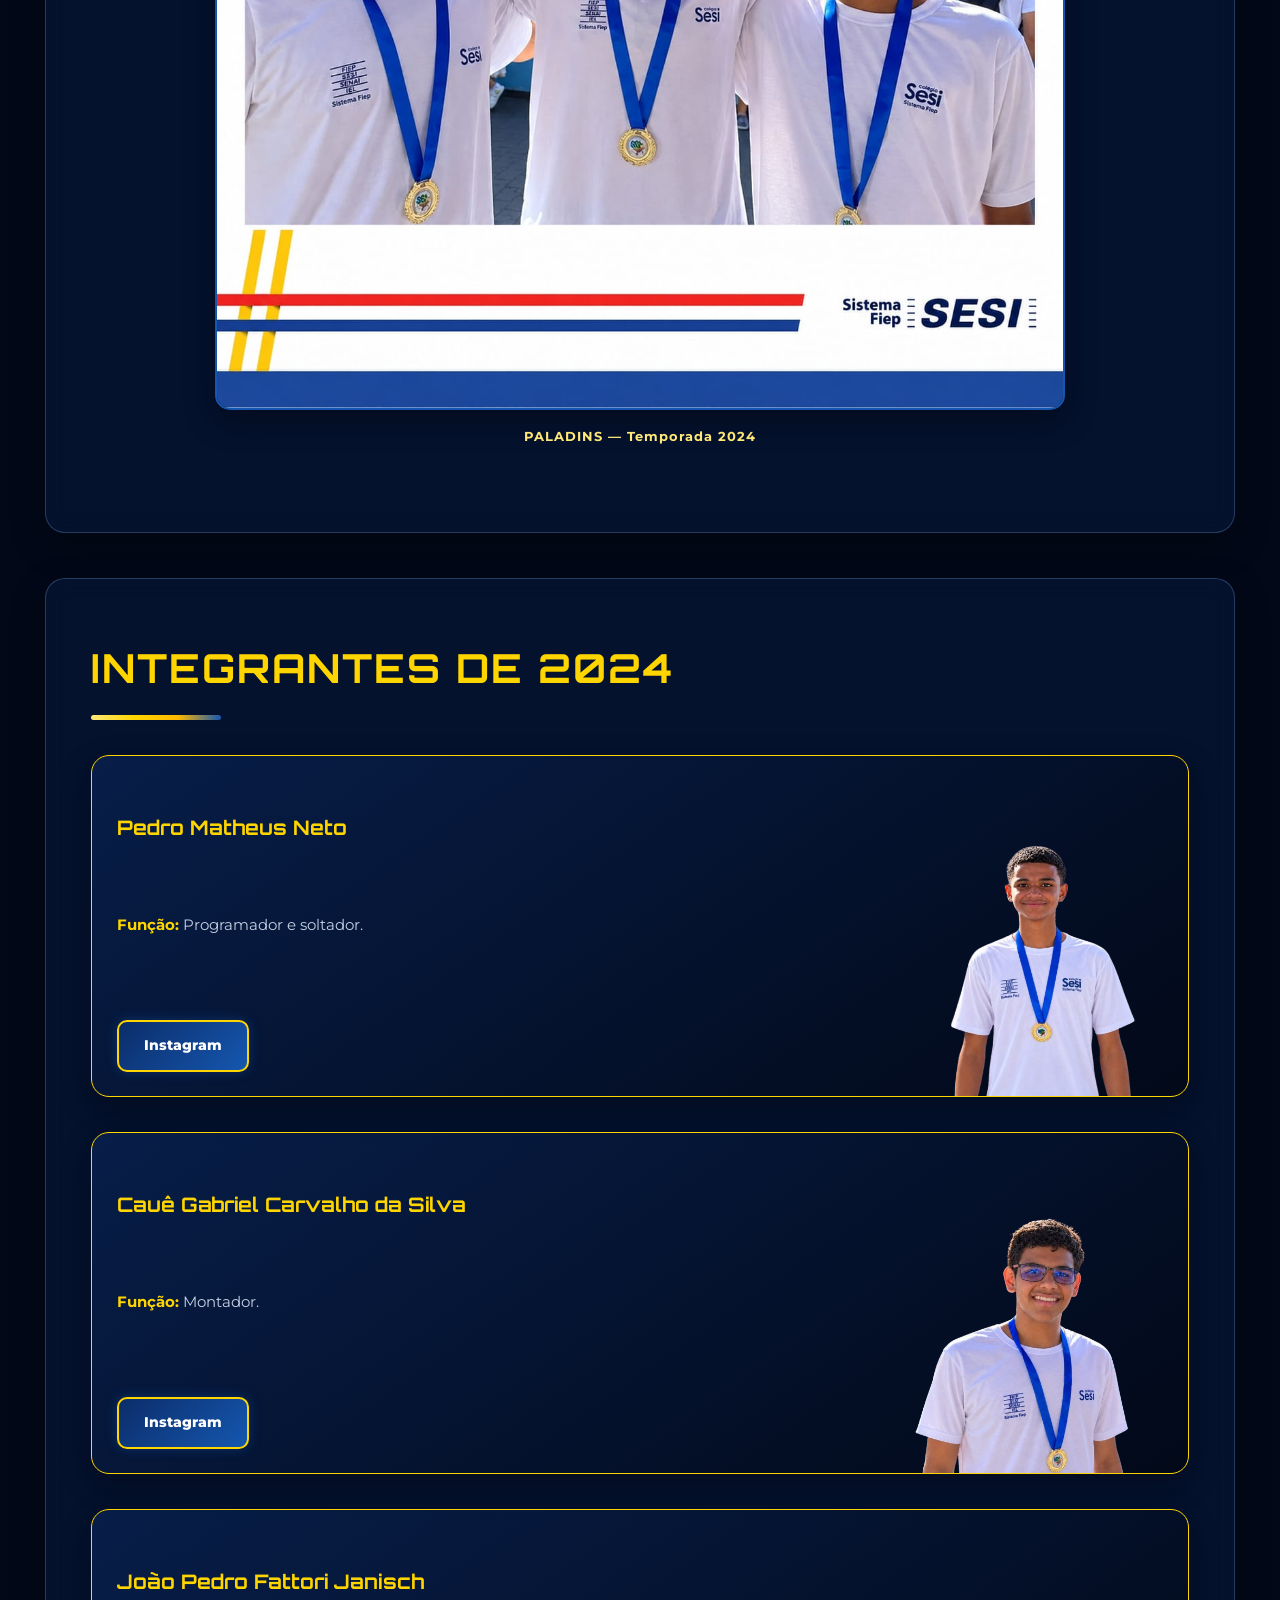
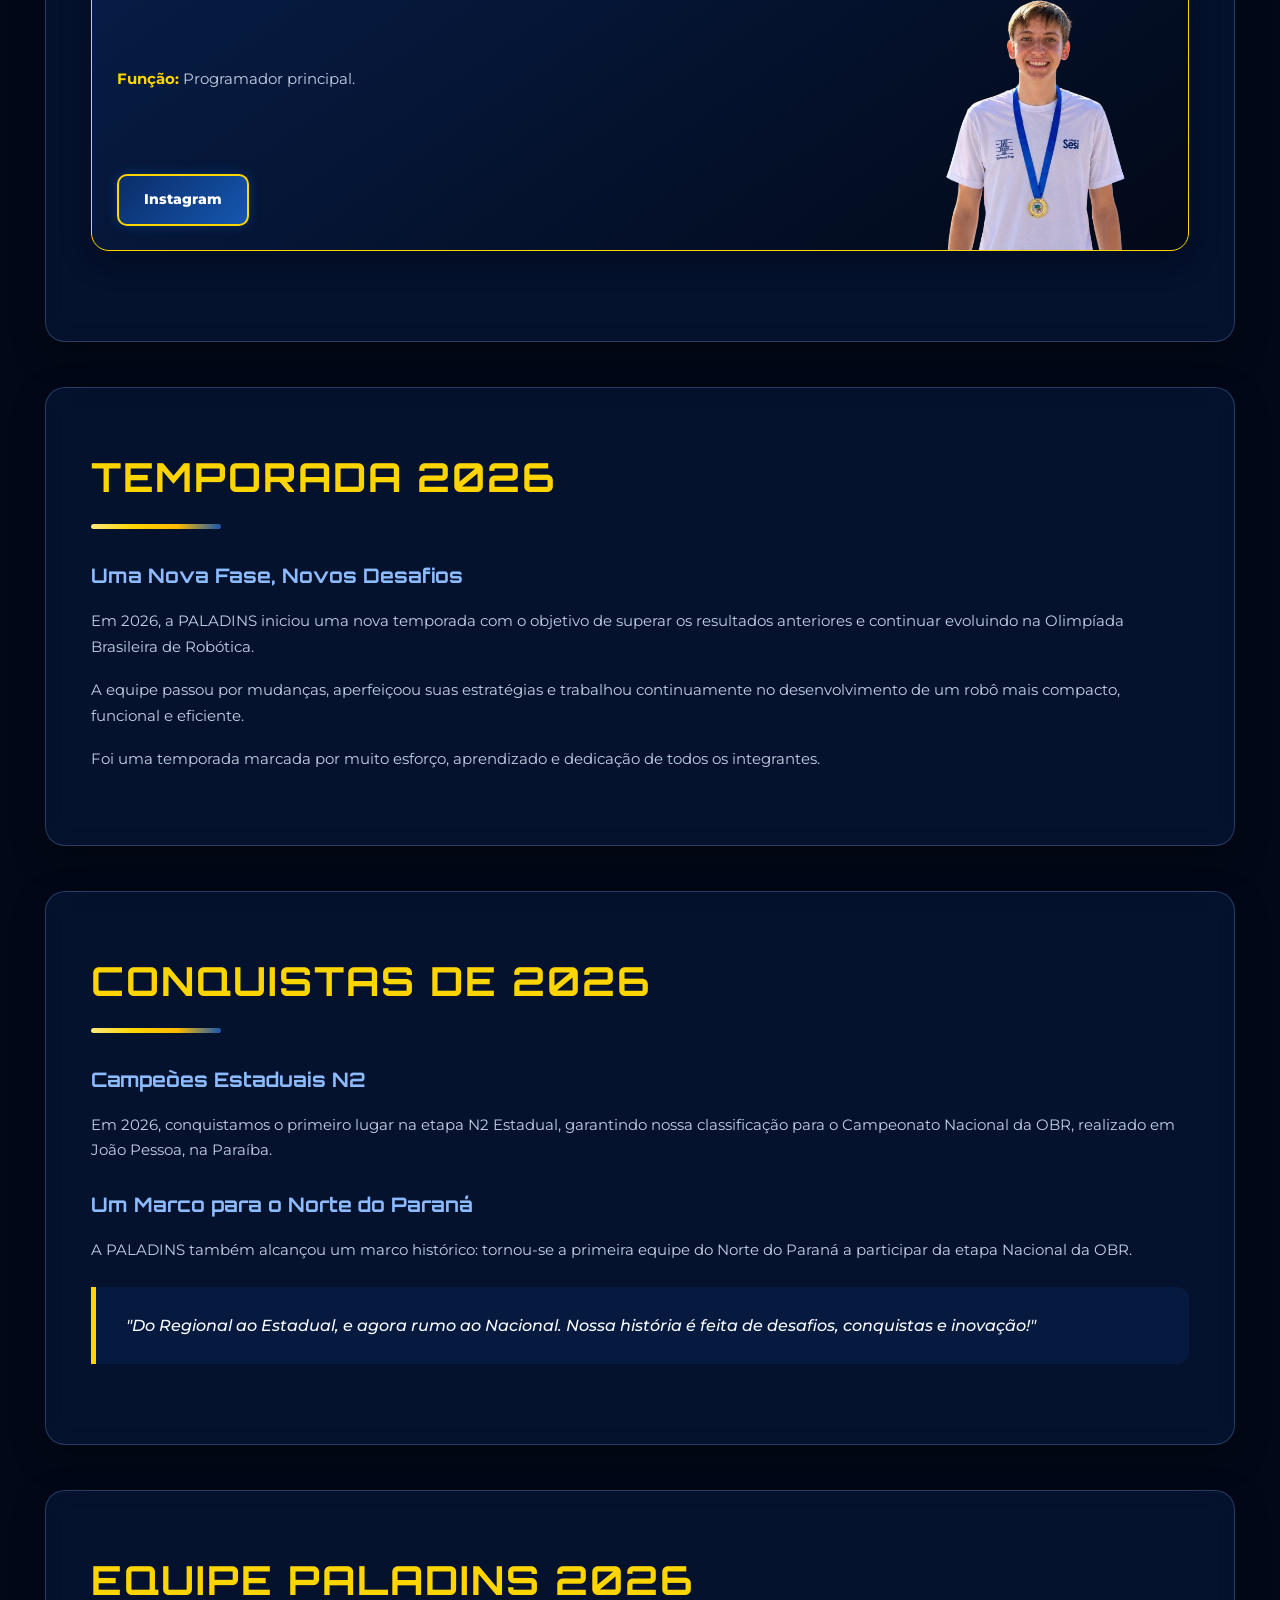
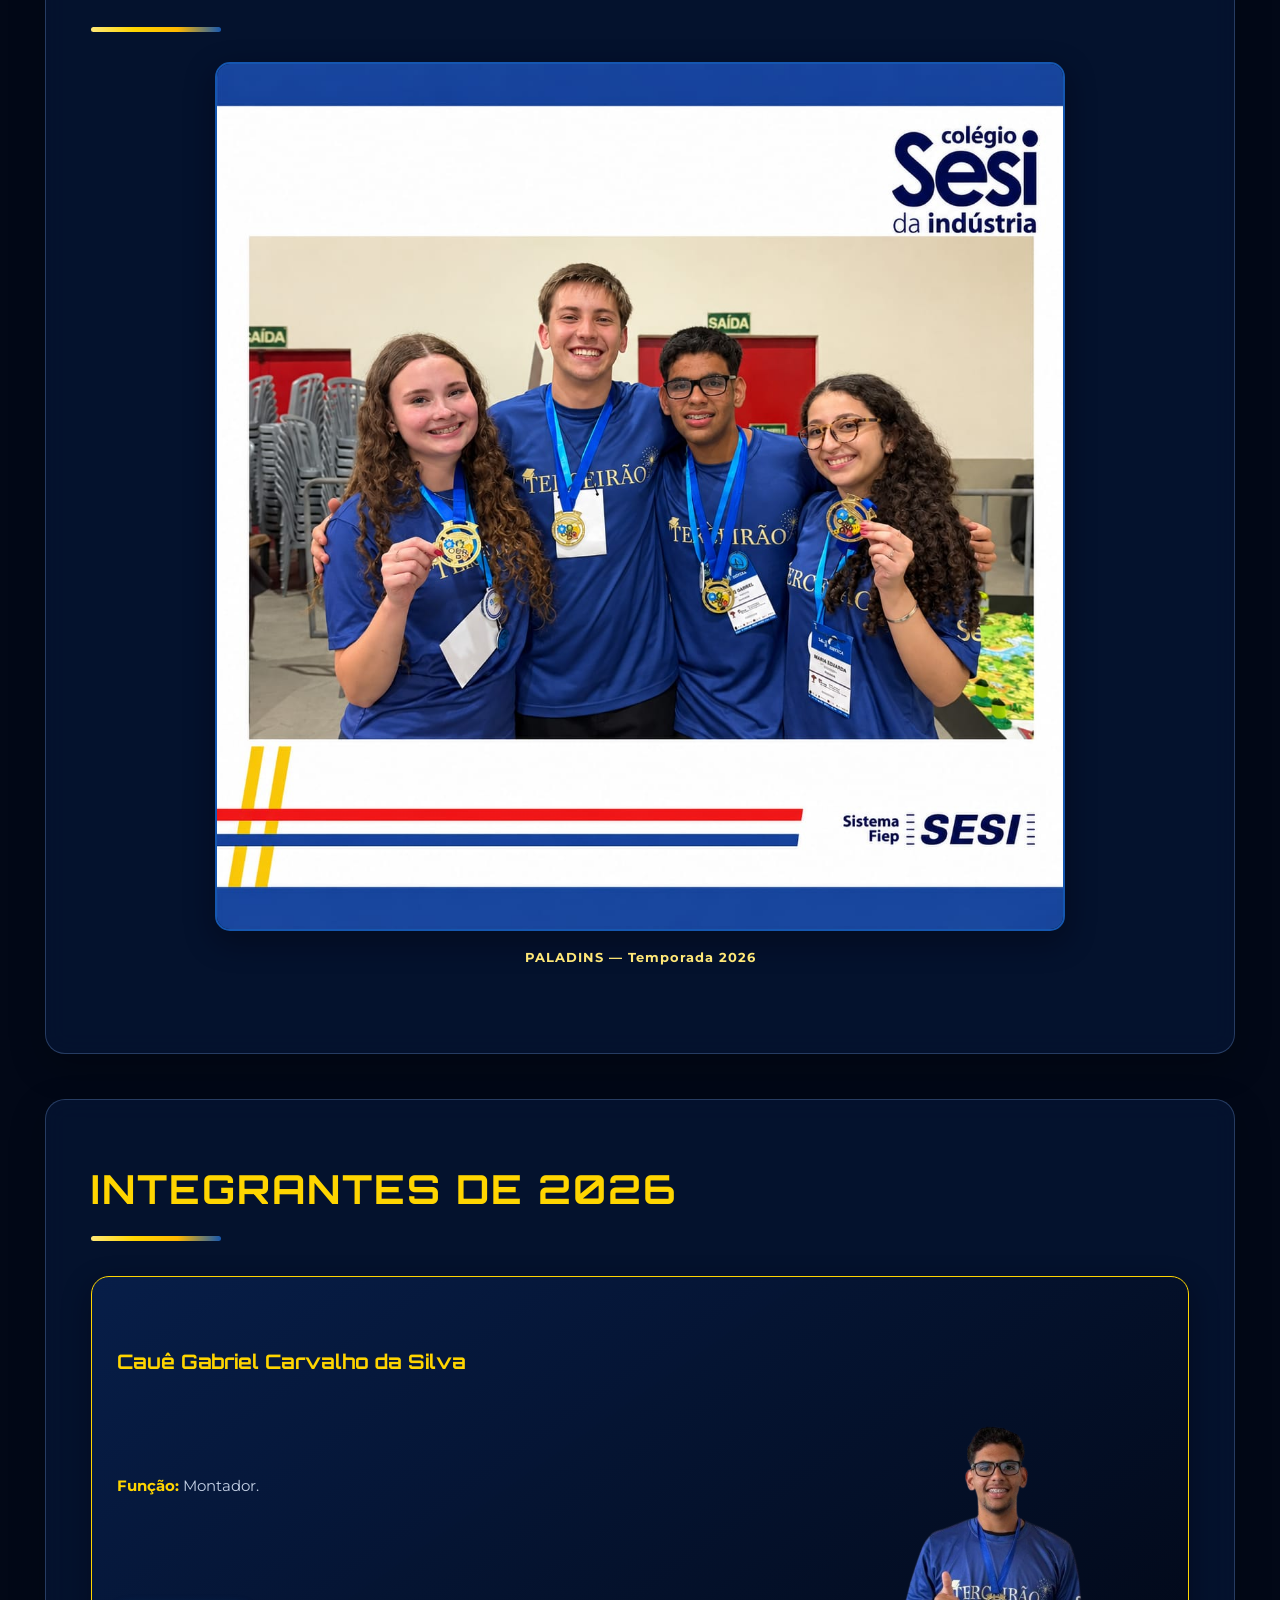
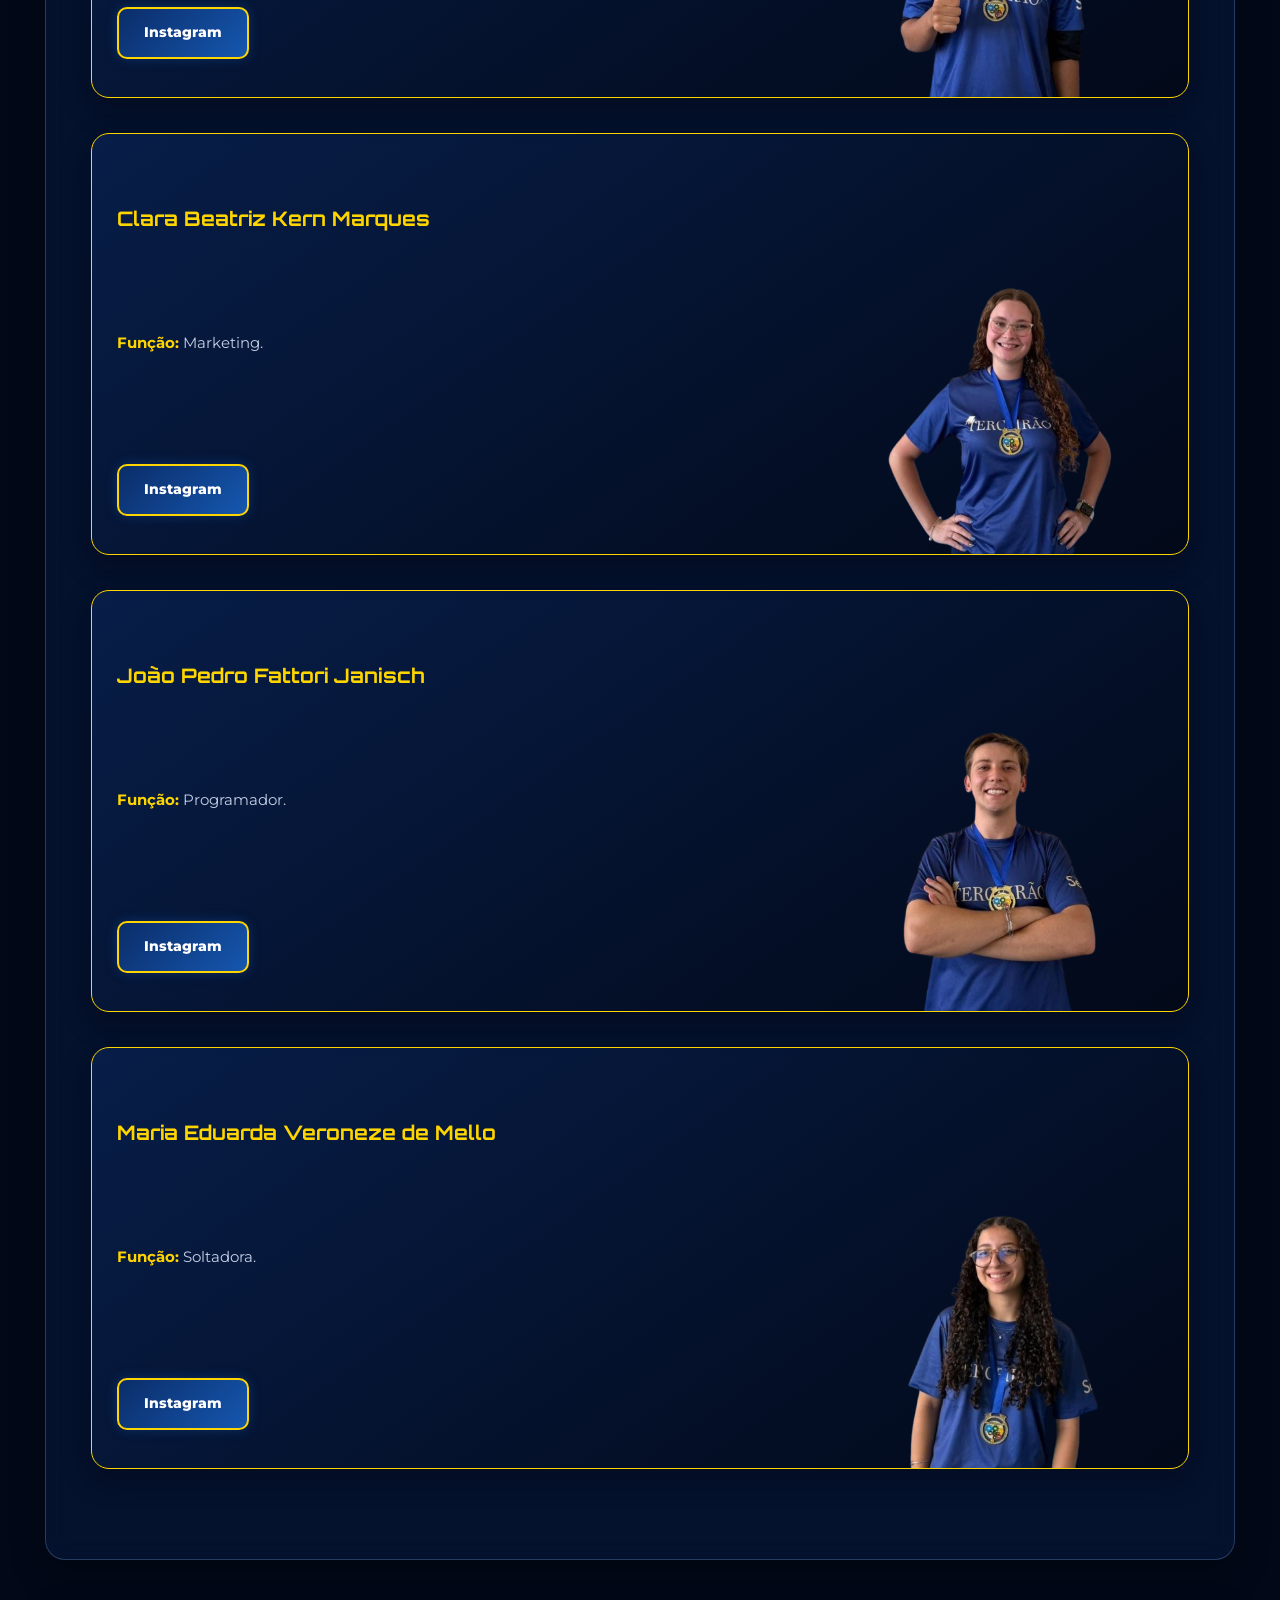
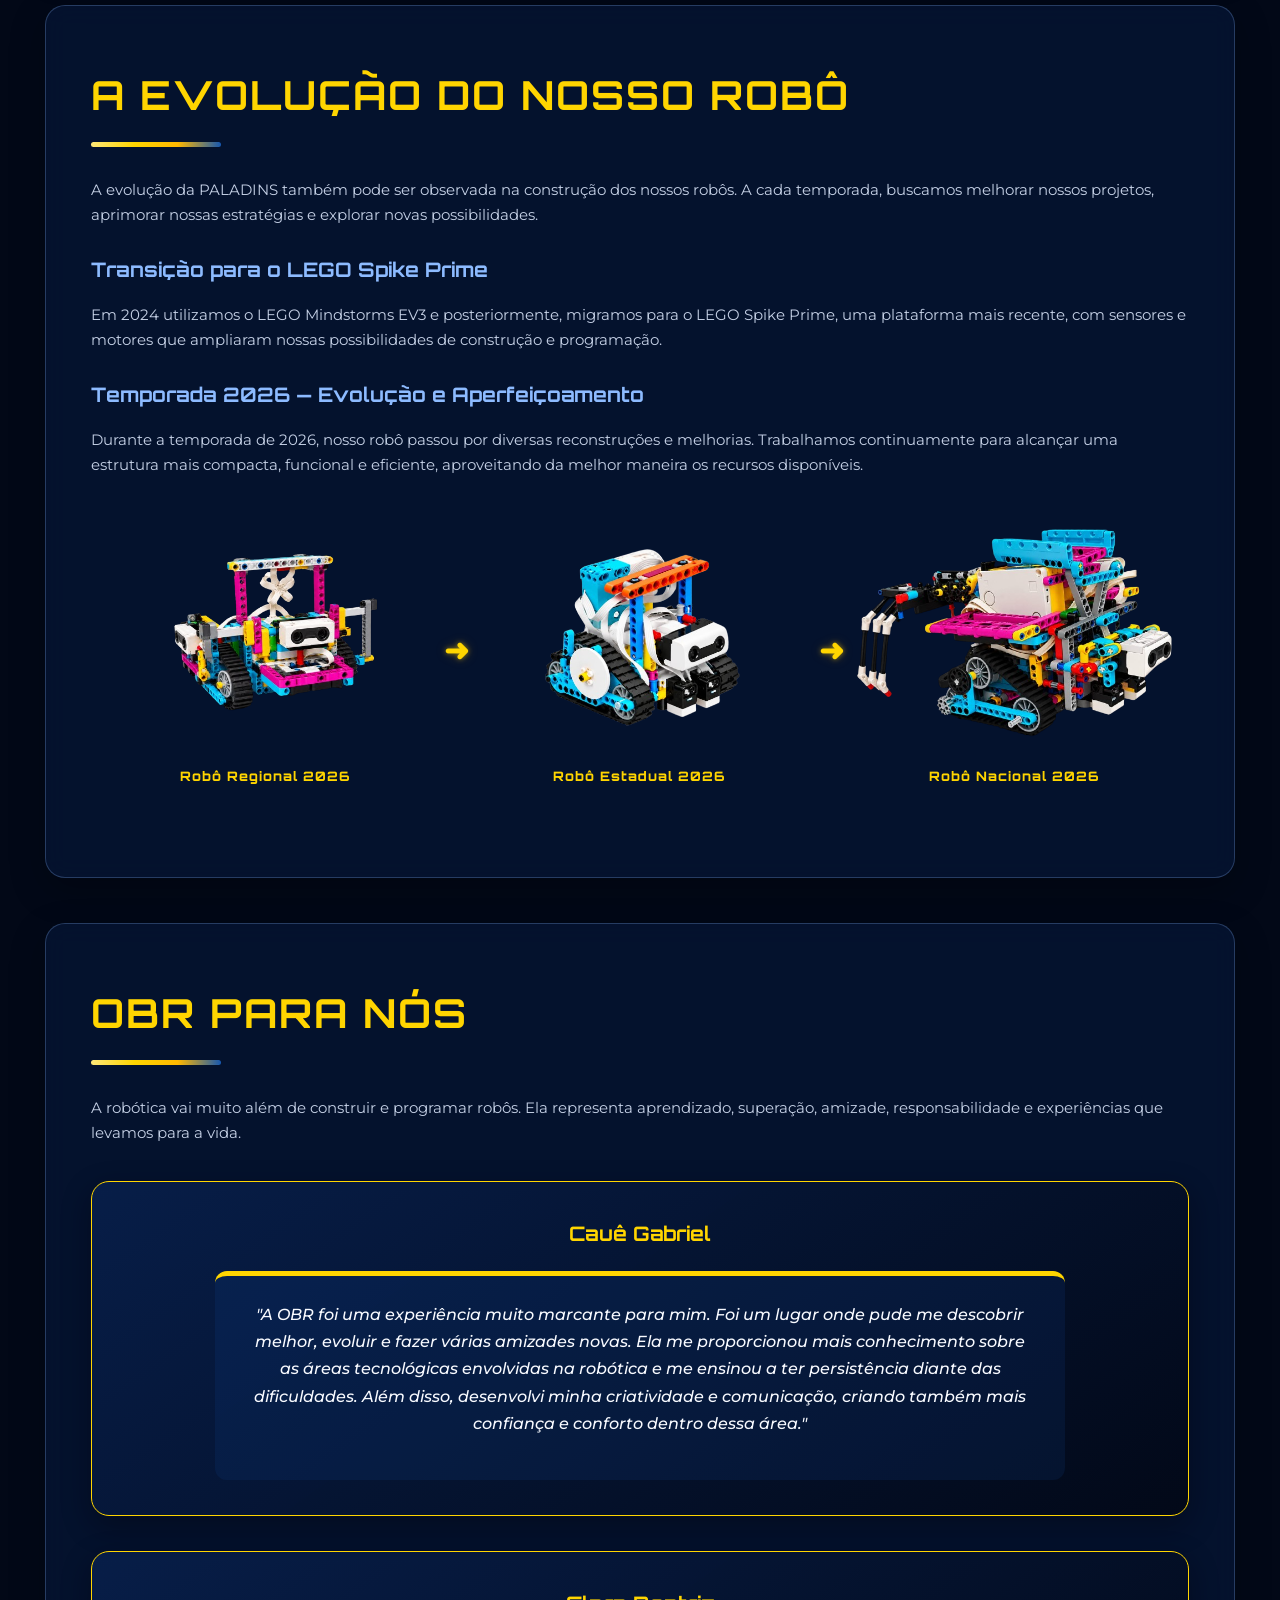
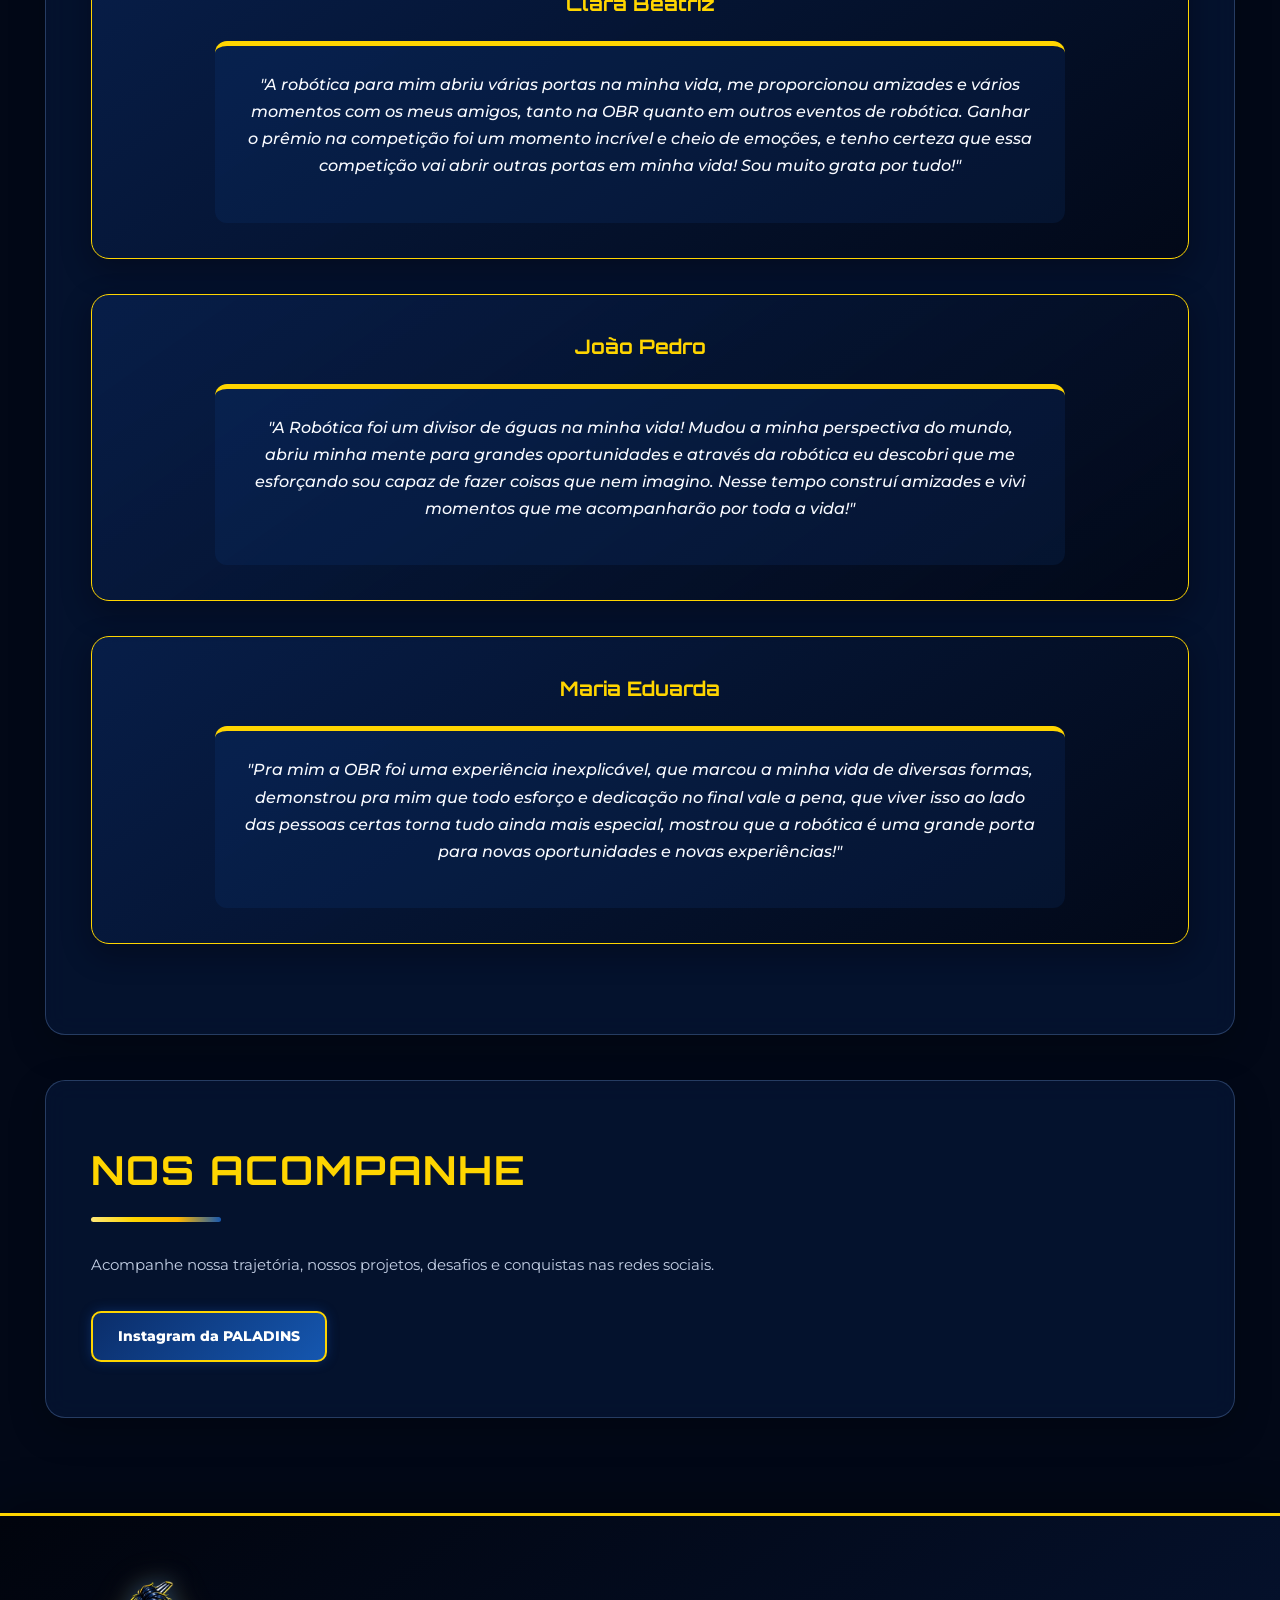
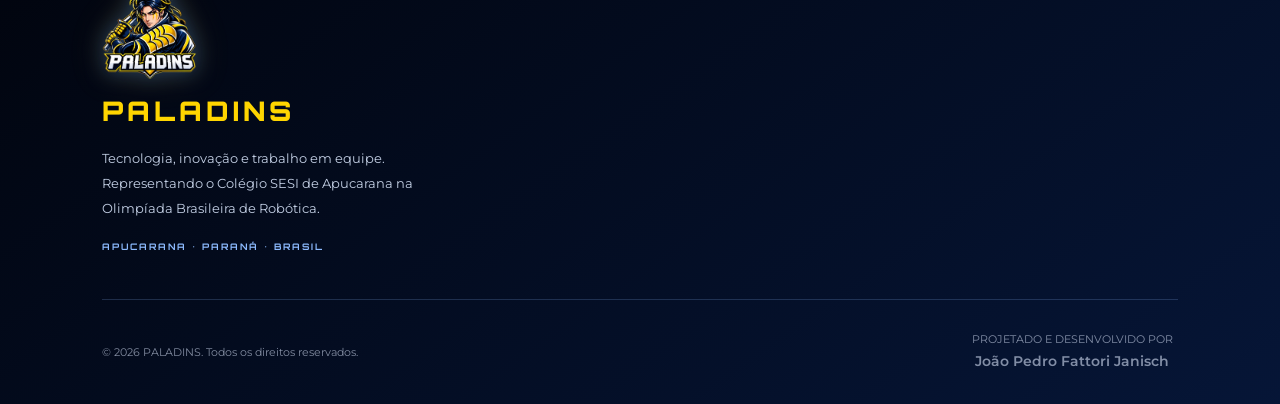
==== commit 5dc0d1c4: "corrigindo falha ao abril o link" ====
--- a/index.html
+++ b/index.html
@@ -681,6 +681,8 @@
     </address>
   </div>
 </footer>
+<meta property="og:image" content="https://fattoridev.github.io/Site-PALADINS/img/paladins_logo.png.png" />
+<meta property="og:url" content="https://fattoridev.github.io/Site-PALADINS/" />
     <!-- JAVASCRIPT -->
 
     <script src="./script.js"></script>
--- a/styles.css
+++ b/styles.css
@@ -83,9 +83,9 @@
 
         linear-gradient(
             135deg,
-            #01040D,
-            #061638,
-            #020817
+             #000000,
+             #01030A,
+             #000000
         );
 }
 
@@ -235,12 +235,12 @@
 header {
     position: relative;
     min-height: 550px;
-    padding: 65px 7% 45px;
+    padding: 35px 7% 45px;
 
     display: flex;
     flex-direction: column;
     align-items: center;
-    justify-content: center;
+    justify-content: flex-start;
 
     text-align: center;
     overflow: hidden;
@@ -248,8 +248,8 @@
     background:
         linear-gradient(
             135deg,
-            rgba(2, 8, 23, 0.92),
-            rgba(11, 45, 105, 0.78)
+            rgba(0, 0, 0, 25),
+            rgba(0, 0, 0, 0.1)
         );
 
     border-bottom: 3px solid var(--amarelo);
@@ -263,25 +263,35 @@
     font-size: clamp(3rem, 8vw, 6rem);
     font-weight: 900;
     letter-spacing: 12px;
-    color: #FFFFFF;
+    color: #FFD500;
+
+   text-shadow:
+    2px 2px 0 #B8860B,
+    4px 4px 0 #1557B0,
+    6px 6px 0 #0B2D69,
+    8px 8px 0 #061638,
+    0 0 18px rgba(255, 213, 0, 0.45),
+    0 0 45px rgba(21, 87, 176, 0.6),
+    10px 14px 25px rgba(0, 0, 0, 0.7);
+
+    transition: var(--transicao);
+}
+
+header h1:header h1:hover {
+    color: var(--amarelo);
 
     text-shadow:
-        0 0 10px rgba(255, 255, 255, 0.35),
-        0 0 30px rgba(141, 187, 255, 0.2);
-
-    transition: var(--transicao);
-}
-
-header h1:hover {
-    color: var(--amarelo);
-
-    text-shadow:
-        0 0 10px rgba(255, 213, 0, 0.7),
-        0 0 30px rgba(255, 184, 0, 0.5);
+        2px 2px 0 #B8860B,
+        4px 4px 0 #1557B0,
+        6px 6px 0 #0B2D69,
+        8px 8px 0 #061638,
+        0 0 25px rgba(255, 213, 0, 0.8),
+        0 0 60px rgba(255, 184, 0, 0.5),
+        10px 14px 25px rgba(0, 0, 0, 0.7);
 }
 
 .logo-equipe {
-    width: 250px;
+    width: 360px;
     height: auto;
     margin: 20px 0;
 
@@ -295,9 +305,6 @@
     transition: transform 0.5s ease;
 }
 
-.logo-equipe:hover {
-    transform: scale(1.08) rotate(3deg);
-}
 
 header > p {
     color: var(--amarelo);
@@ -306,7 +313,21 @@
     letter-spacing: 5px;
     margin-bottom: 35px;
 }
-
+header > p {
+    color: var(--amarelo);
+    font-size: 15px;
+    font-weight: 800;
+    letter-spacing: 5px;
+    margin-bottom: 35px;
+
+    text-shadow:
+        1px 1px 0 #B8860B,
+        2px 2px 0 #1557B0,
+        3px 3px 0 #0B2D69,
+        0 0 10px rgba(255, 213, 0, 0.4),
+        0 0 25px rgba(21, 87, 176, 0.6),
+        4px 6px 12px rgba(0, 0, 0, 0.7);
+}
 
 /* =========================================
    9. NAVEGAÇÃO
@@ -914,13 +935,9 @@
     margin: 0 auto;
 
     display: grid;
-
-    grid-template-columns: 1.4fr 0.8fr 1fr;
-
+    grid-template-columns: 1fr;   /* antes: 1.4fr 0.8fr 1fr */
     gap: 65px;
-
     align-items: start;
-
     padding-bottom: 45px;
 }
 
@@ -1207,7 +1224,10 @@
     font-weight: 400;
 
     color: rgba(196, 208, 229, 0.65);
-}
+     font-style: normal;
+}
+
+
 
 .assinatura-titulo {
     font-family: 'Montserrat', sans-serif;
@@ -1409,7 +1429,7 @@
     }
 
     .logo-equipe {
-        width: 140px;
+        width: 160px;
     }
 
     header > p {
@@ -1851,3 +1871,96 @@
         transition: none;
     }
 }
+
+/* Esconde a navegação horizontal antiga */
+header > nav:not(.menu-lateral) {
+    display: none !important;
+}
+
+/* Cabeçalho com botão lateral */
+header .topbar {
+    position: relative;
+    z-index: 22;
+}
+
+/* Evita que o menu seja cortado pelo cabeçalho */
+header {
+    overflow: visible;
+}
+.topbar {
+    position: fixed;
+    top: 12px;
+    right: 12px;
+    width: auto;
+    min-height: 0;
+    z-index: 22;
+}
+/* =========================================
+   MENU HAMBÚRGUER — DESTAQUE DISCRETO
+========================================= */
+
+.menu-toggle {
+    width: 50px;
+    height: 50px;
+
+    background: rgba(11, 45, 105, 0.75);
+
+   border: 1.3px solid var(--amarelo);
+    border-radius: 14px;
+
+    box-shadow:
+        0 0 14px rgba(21, 87, 176, 0.35),
+        0 6px 18px rgba(0, 0, 0, 0.45);
+
+    backdrop-filter: blur(6px);
+    animation: pulsoMenu 3s ease-in-out infinite;
+}
+
+.menu-toggle span {
+    width: 28px;
+    height: 3px;
+    border-radius: 2px;
+    background: var(--branco);
+}
+
+.menu-toggle:hover {
+    background: rgba(11, 45, 105, 0.95);
+    transform: scale(1.05);
+
+    box-shadow:
+        0 0 22px rgba(255, 213, 0, 0.55),
+        0 6px 18px rgba(0, 0, 0, 0.45);
+}
+/* Barras de 3px: o "X" precisa de 10px */
+.menu-aberto .menu-toggle span:first-child {
+    transform: translateY(10px) rotate(45deg);
+}
+
+.menu-aberto .menu-toggle span:last-child {
+    transform: translateY(-10px) rotate(-45deg);
+}
+
+@keyframes pulsoMenu {
+    0%, 100% {
+        box-shadow:
+            0 0 10px rgba(21, 87, 176, 0.25),
+            0 6px 18px rgba(0, 0, 0, 0.45);
+    }
+
+    50% {
+        box-shadow:
+            0 0 20px rgba(21, 87, 176, 0.5),
+            0 6px 18px rgba(0, 0, 0, 0.45);
+    }
+}
+
+@media (max-width: 600px) {
+    .menu-toggle {
+        width: 40px;
+        height: 40px;
+    }
+
+    .menu-toggle span {
+        width: 24px;
+    }
+}
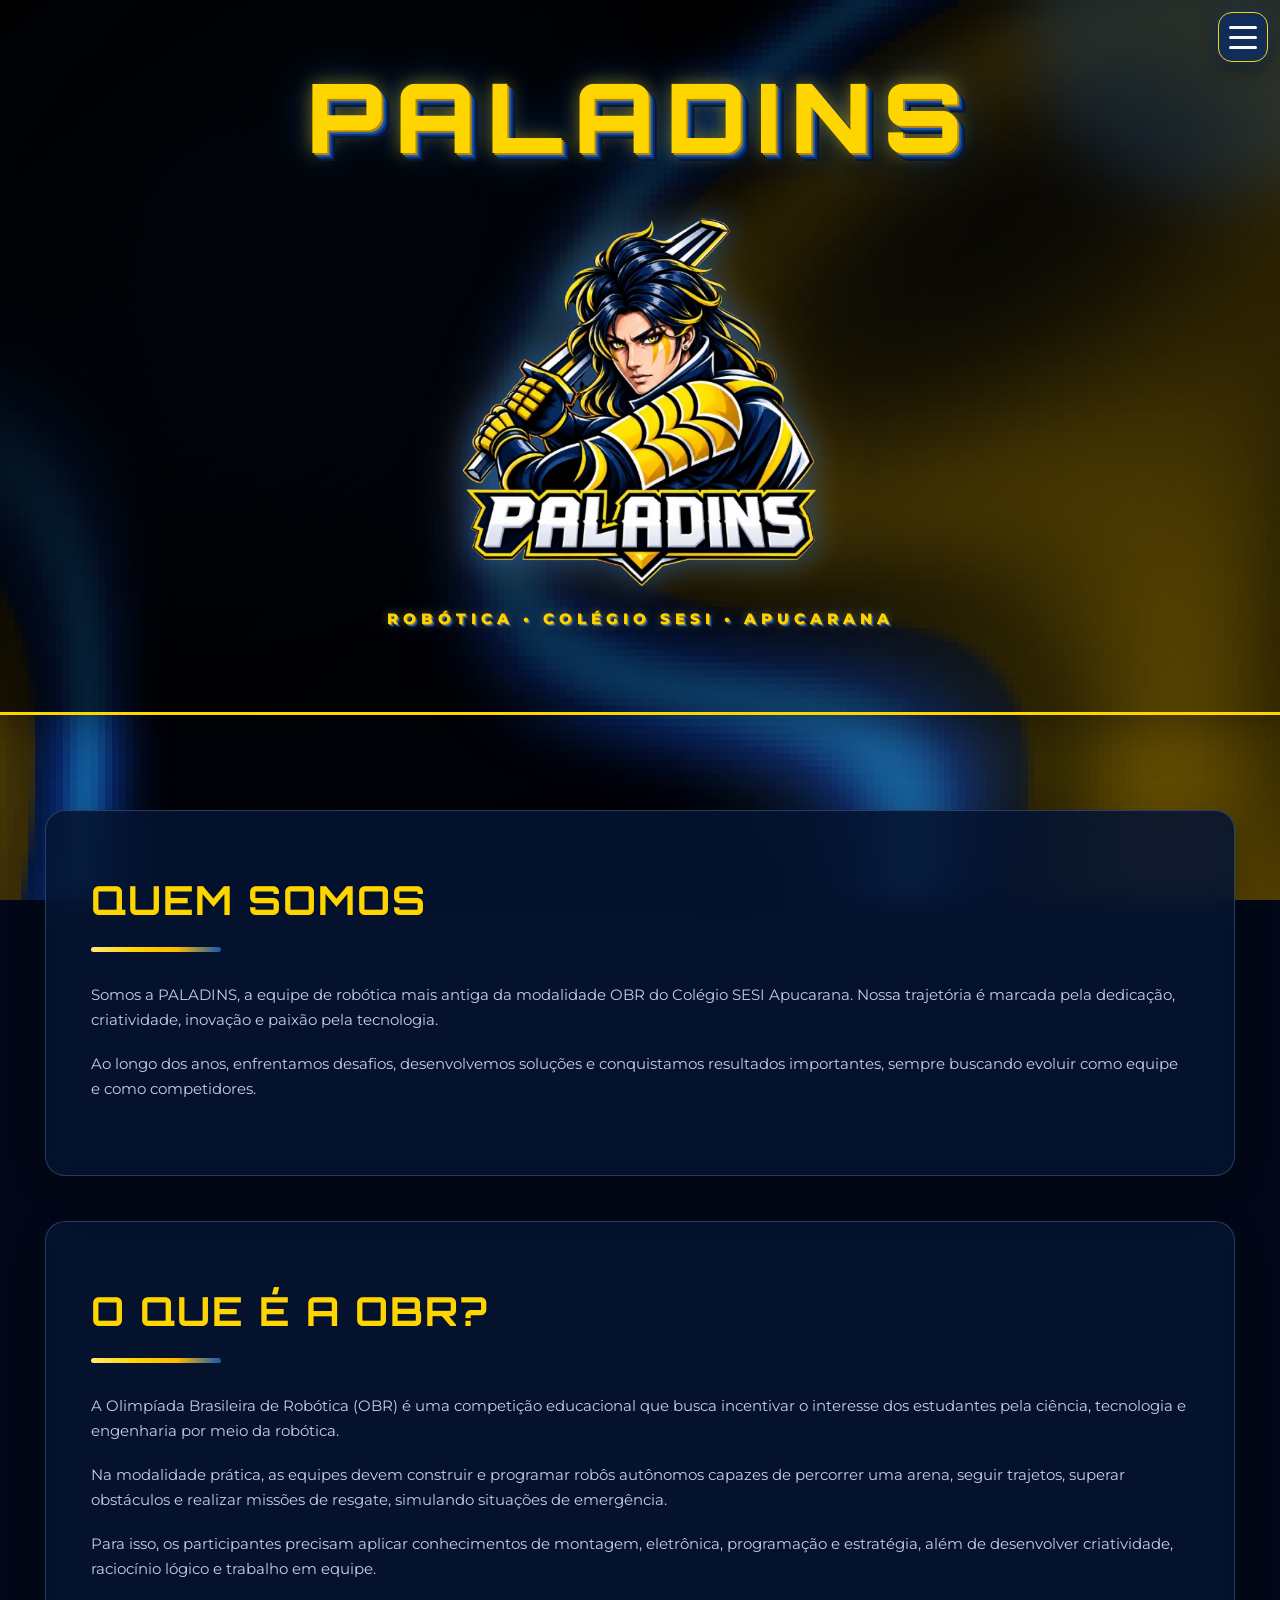
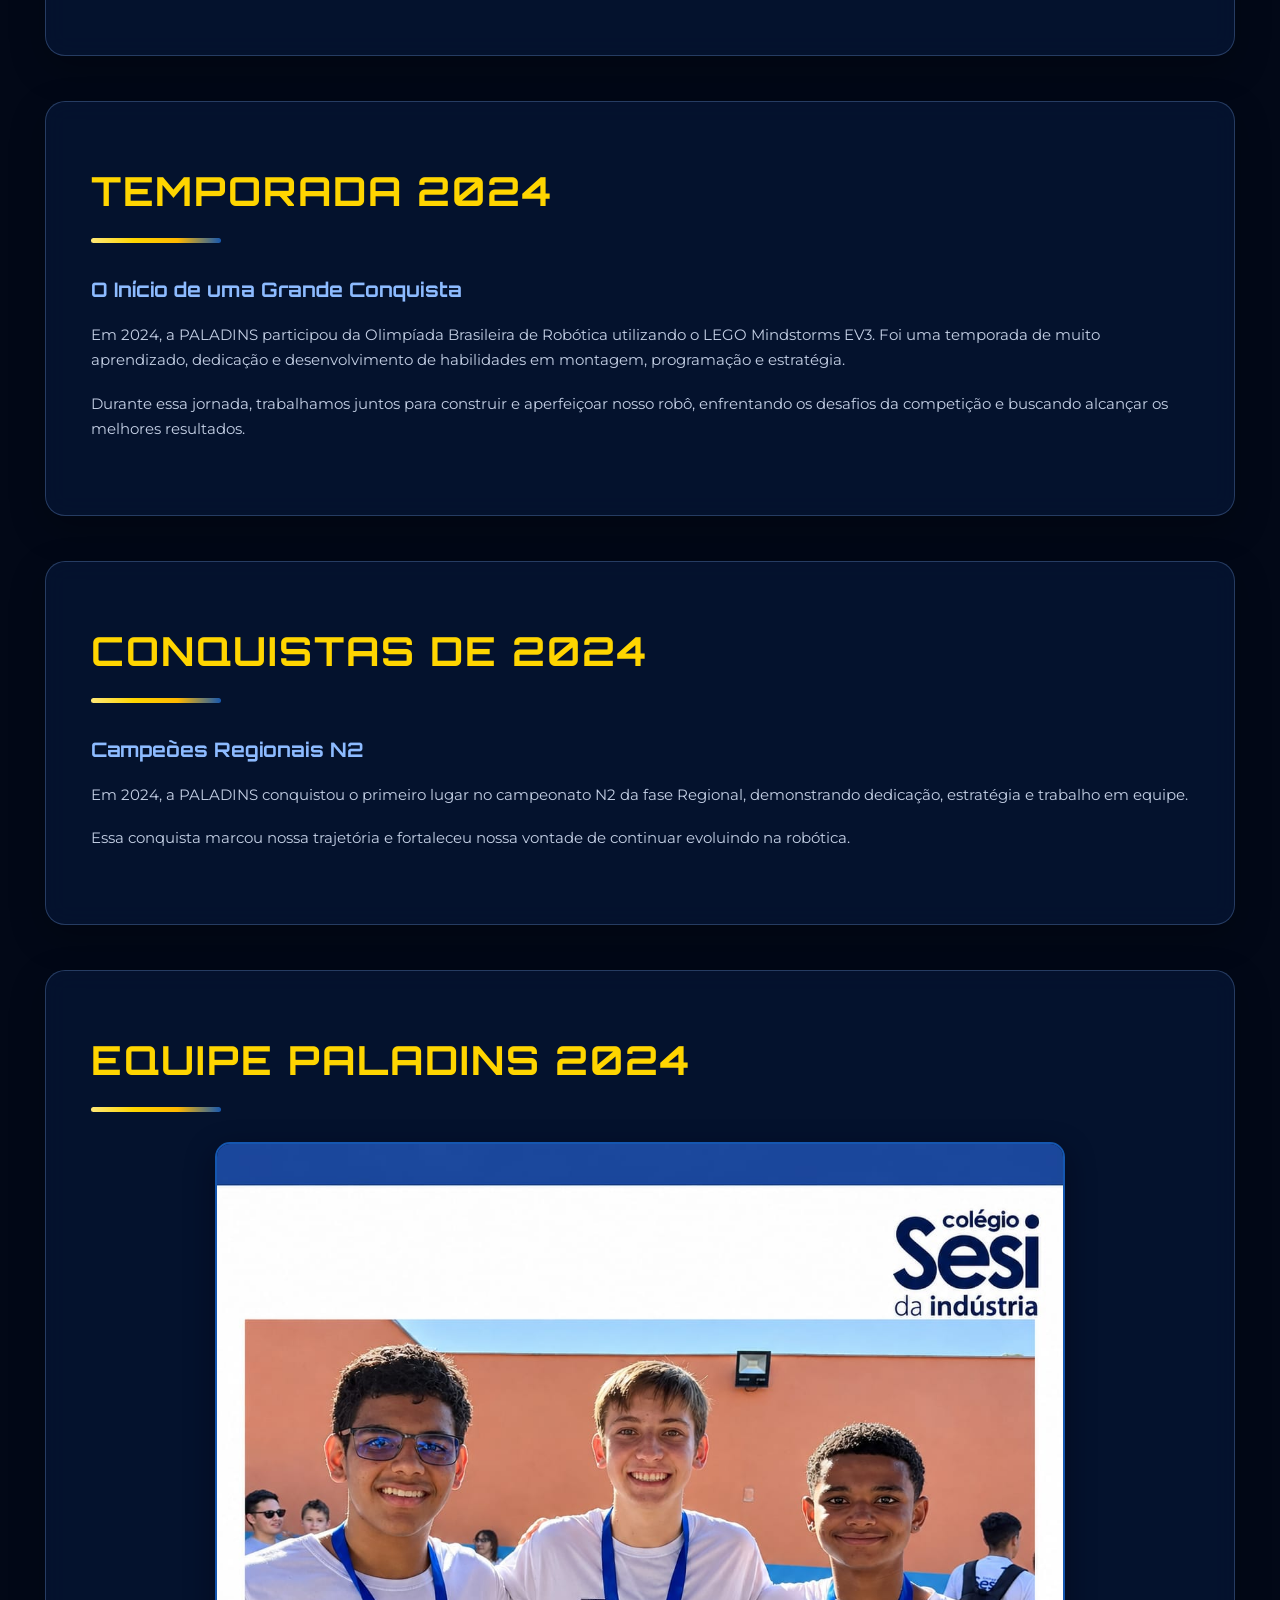
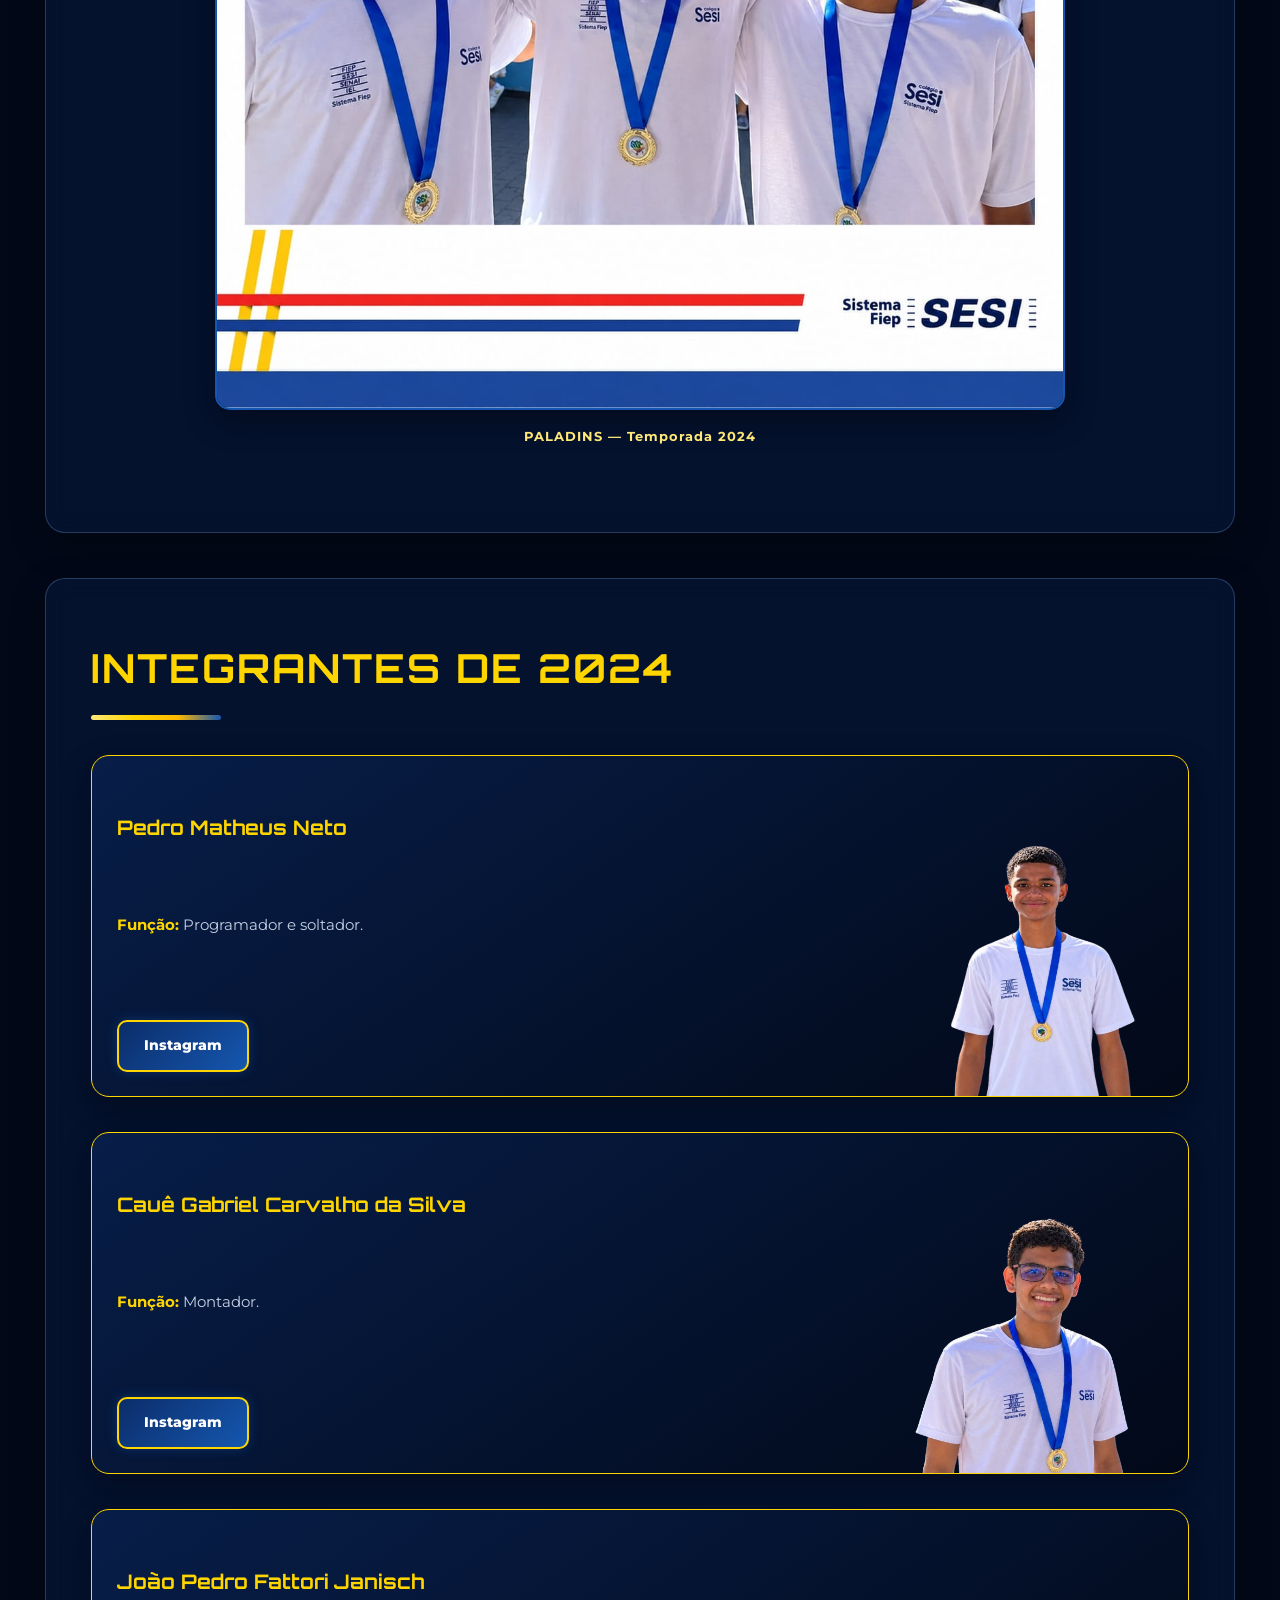
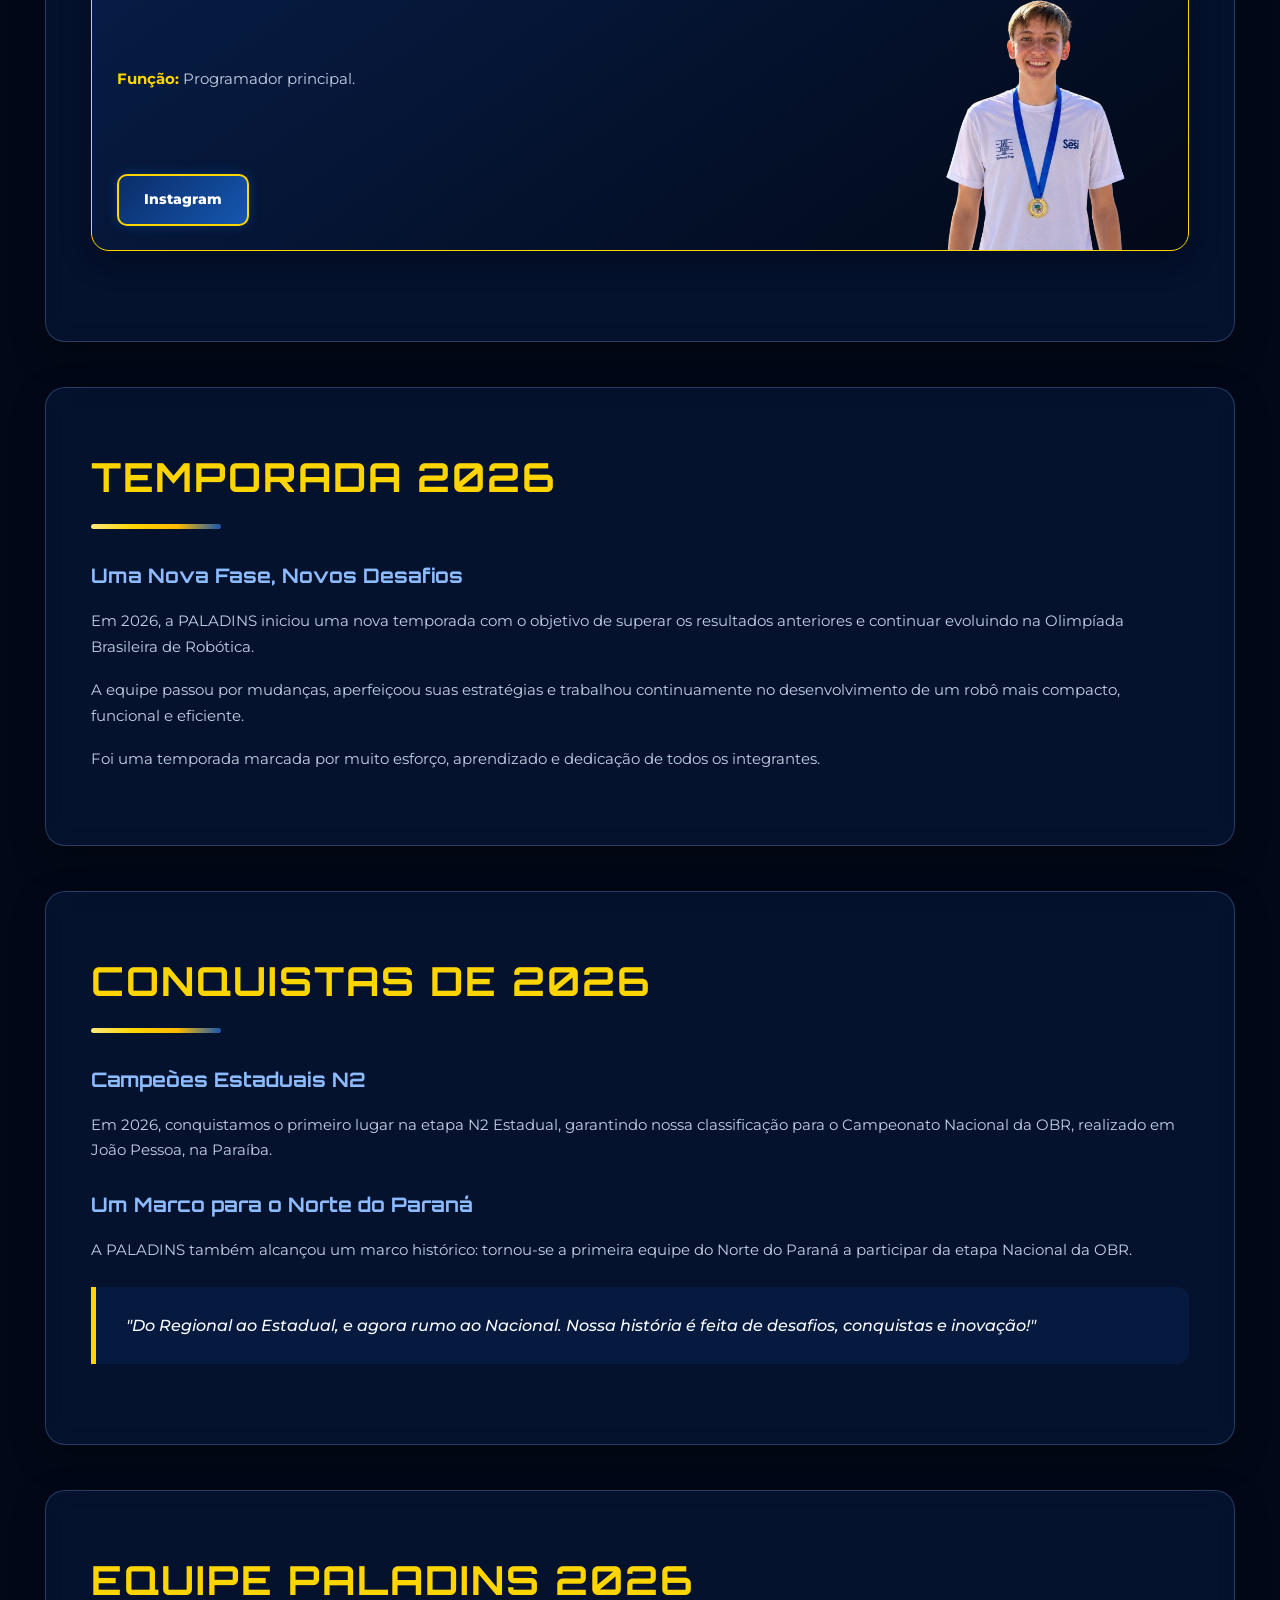
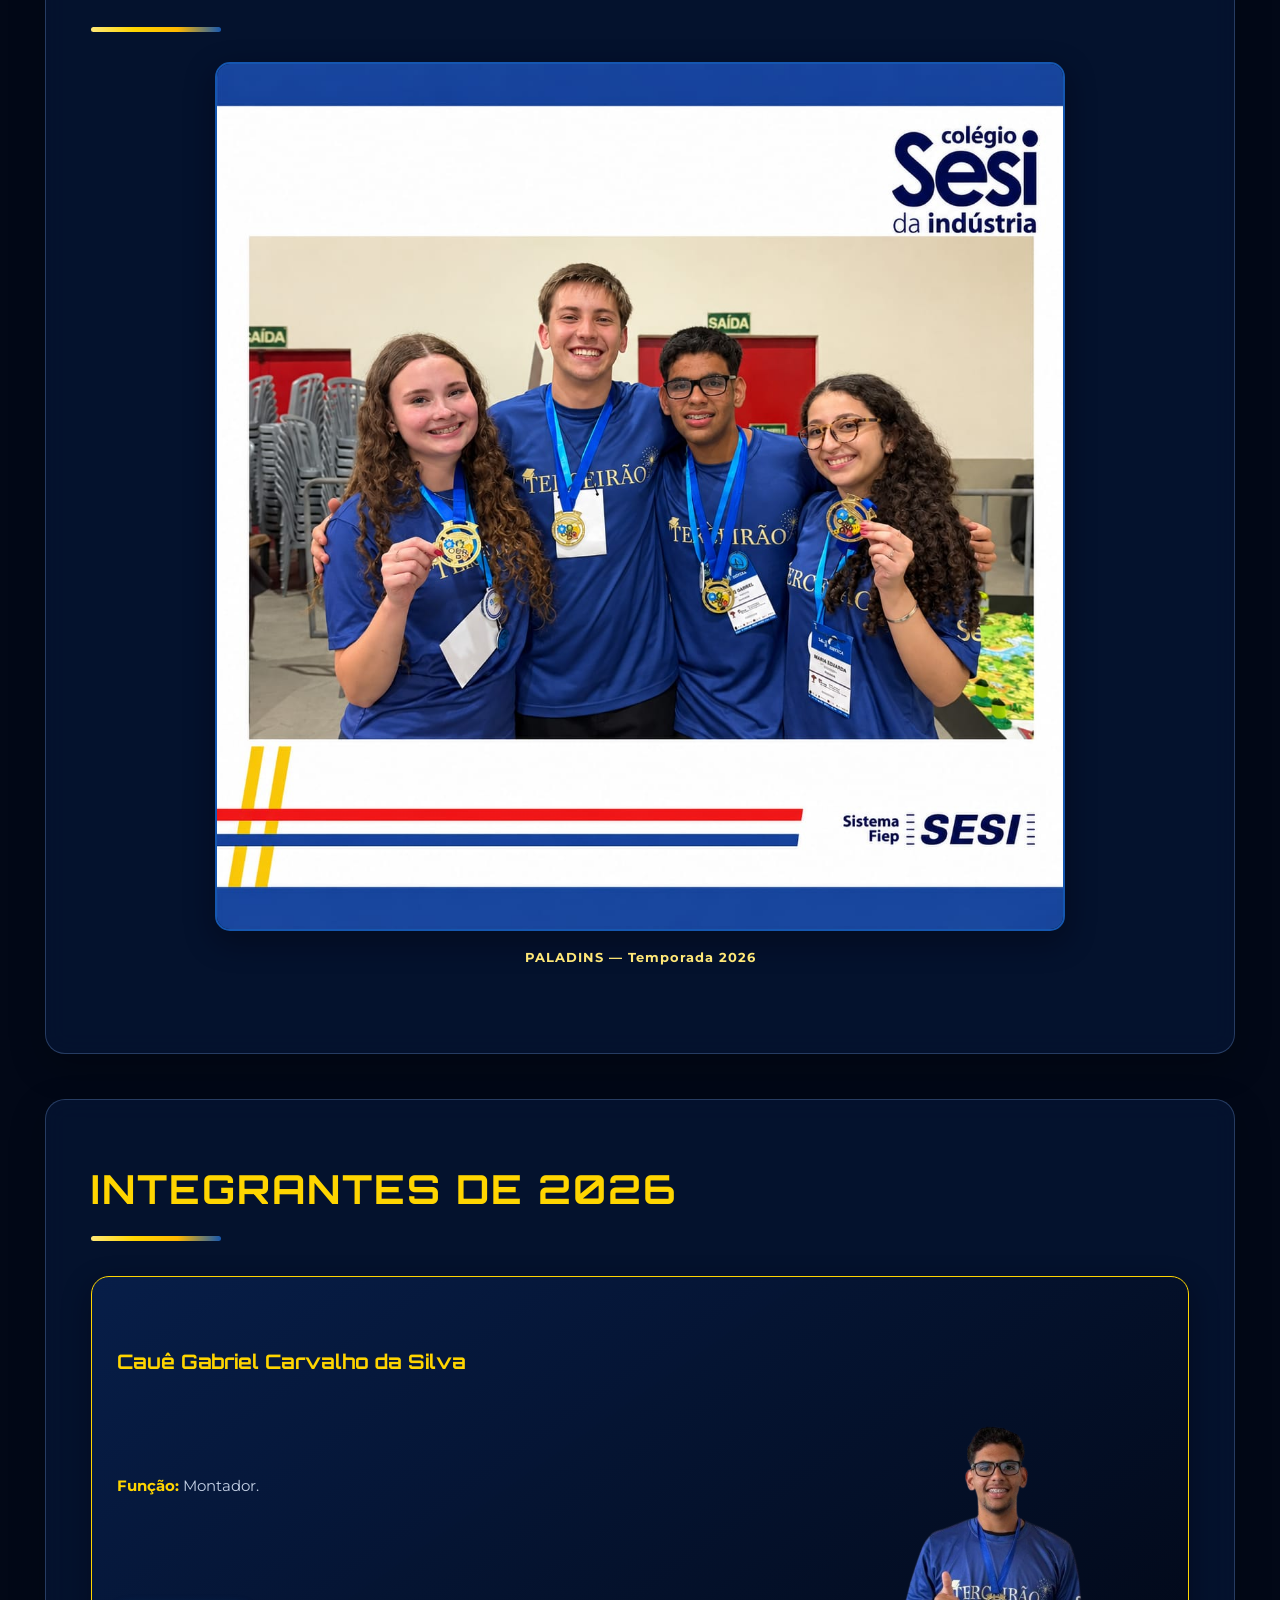
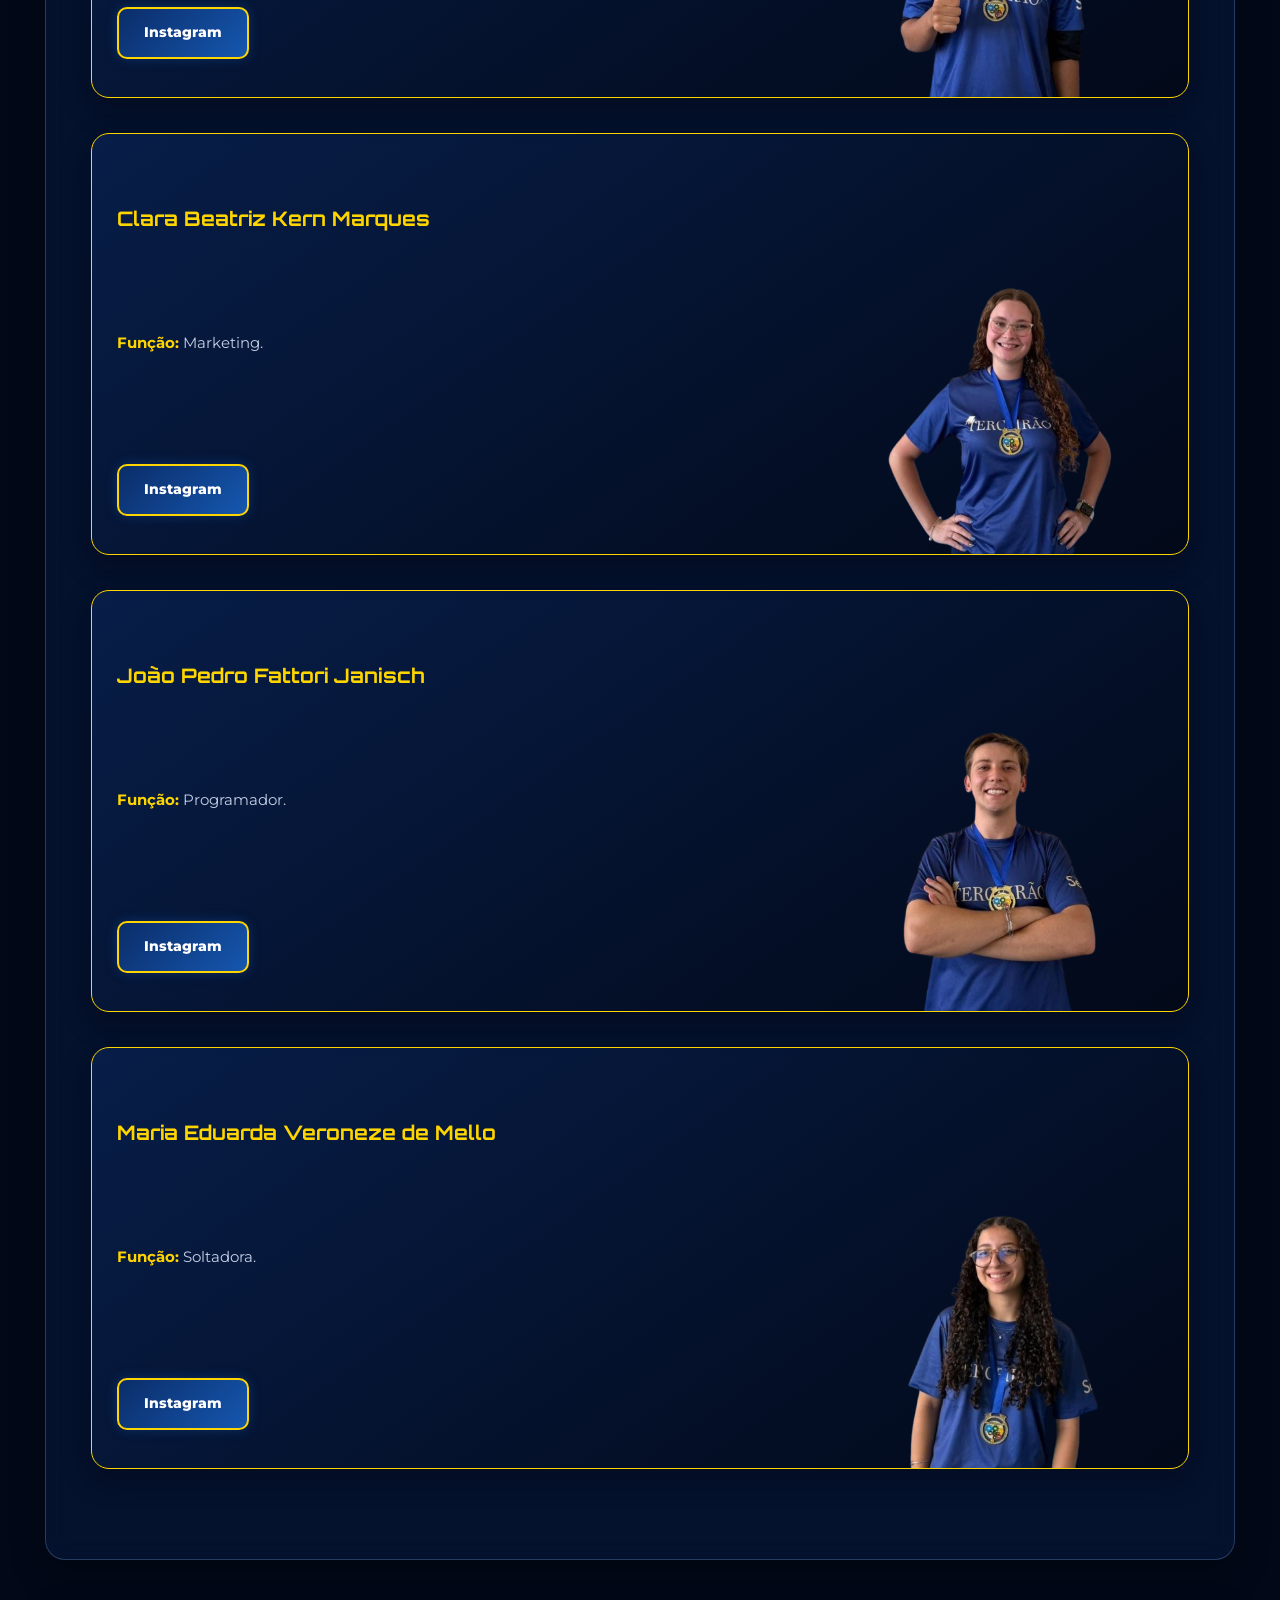
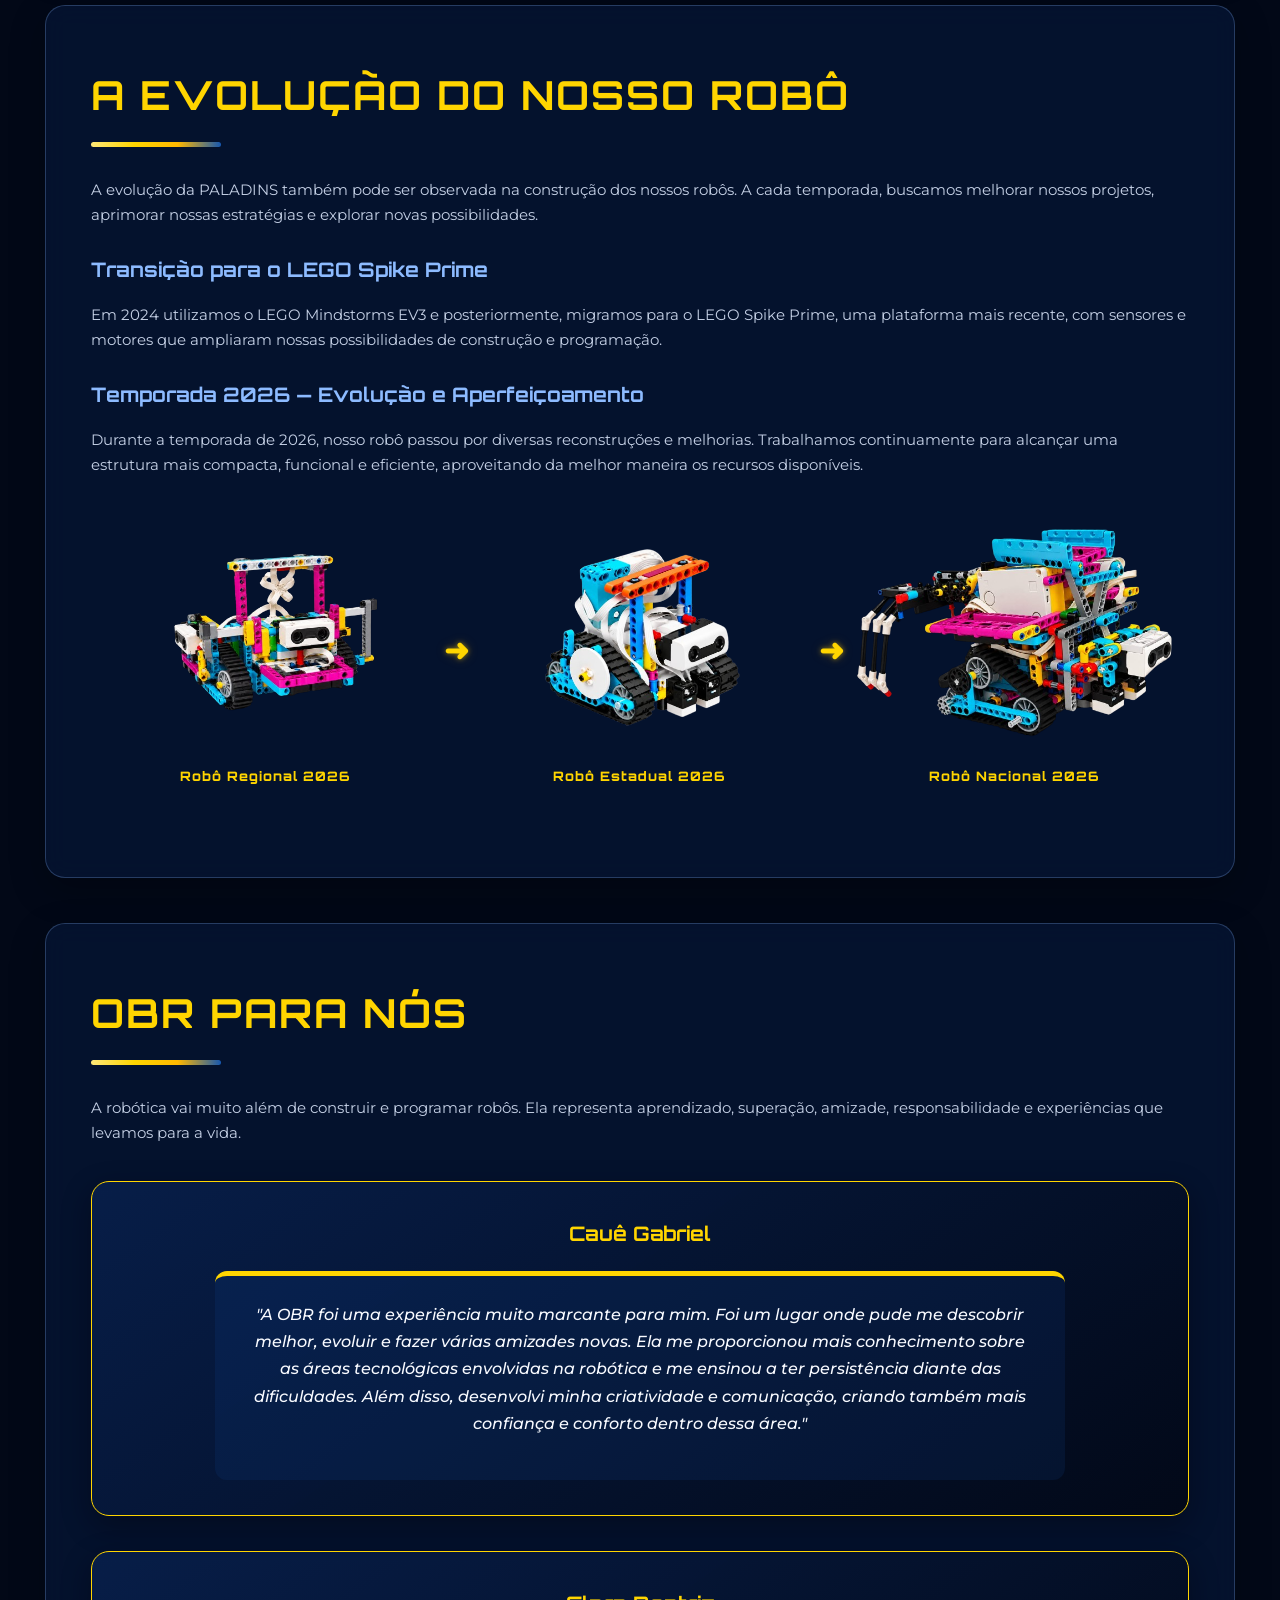
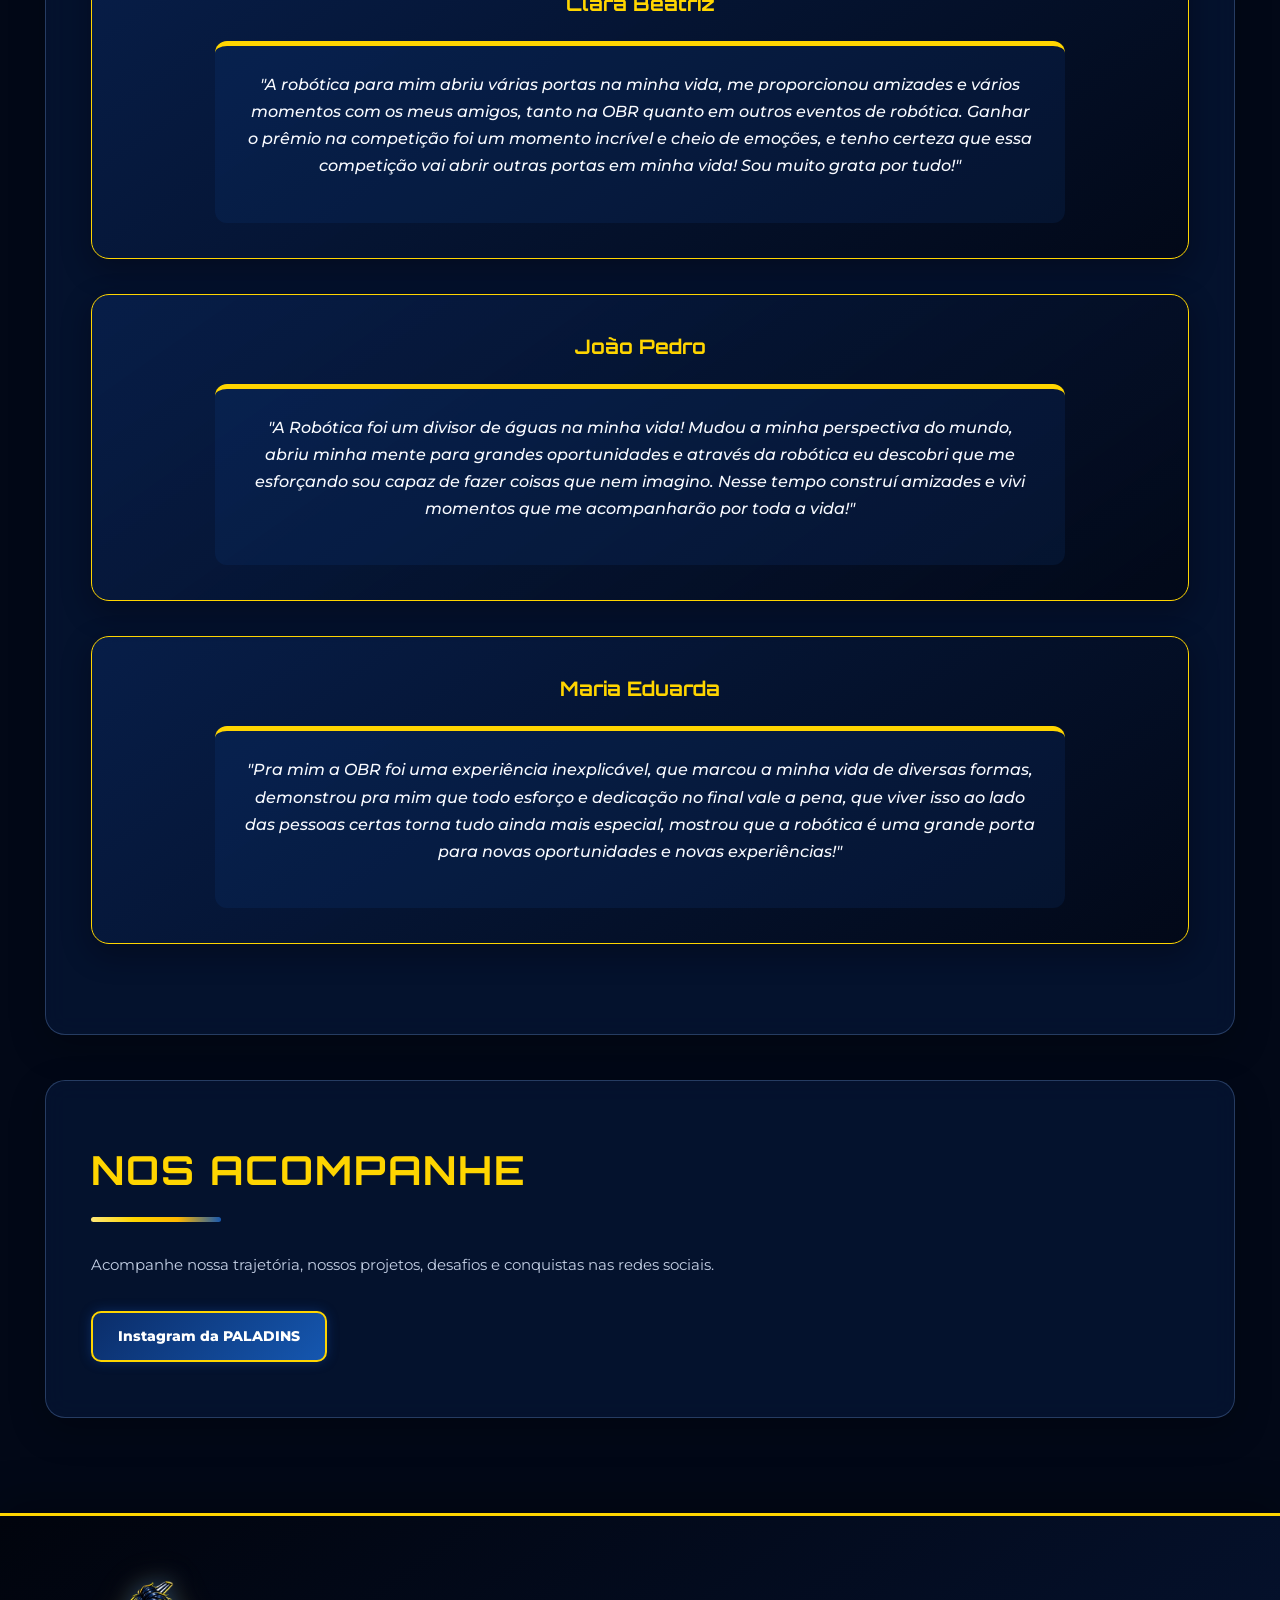
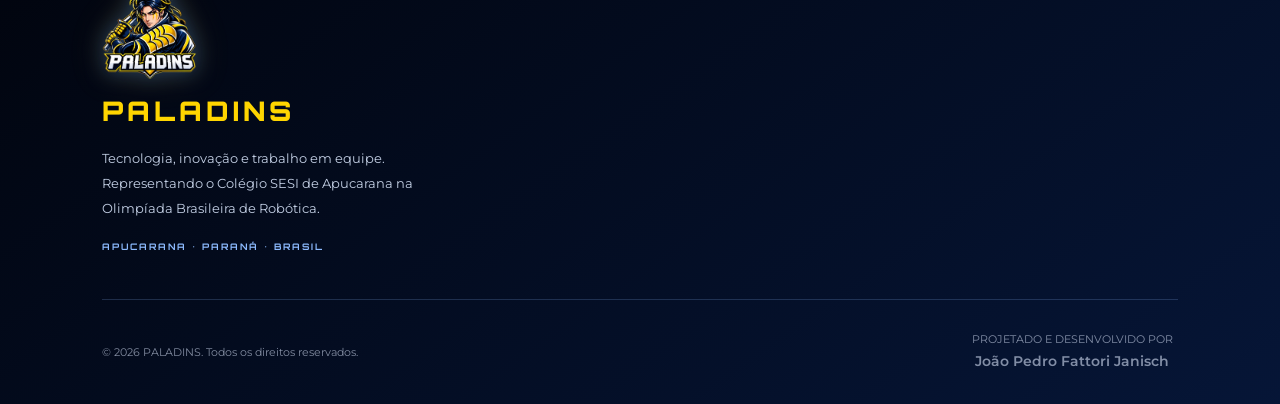
==== commit e67e098d: "otimizando" ====
--- a/index.html
+++ b/index.html
@@ -40,11 +40,6 @@
 
     <link rel="preconnect" href="https://fonts.googleapis.com" />
     <link rel="preconnect" href="https://fonts.gstatic.com" crossorigin />
-
-    <link
-      href="https://fonts.googleapis.com/css2?family=Dancing+Script:wght@600;700&display=swap"
-      rel="stylesheet"
-    />
 
     <link rel="stylesheet" href="./styles.css" />
   </head>
--- a/styles.css
+++ b/styles.css
@@ -48,7 +48,9 @@
     scroll-behavior: smooth;
     scroll-padding-top: 110px;
 }
-
+html {
+    overflow-x: clip;
+}
 body {
     font-family: 'Montserrat', sans-serif;
     background: var(--azul-escuro);
@@ -90,111 +92,6 @@
 }
 
 
-/* =========================================
-   5. MALHA DIGITAL + MÚLTIPLAS LUZES
-========================================= */
-
-body::after {
-    content: "";
-    position: fixed;
-    inset: 0;
-    z-index: -1;
-    pointer-events: none;
-
-    background-image:
-        radial-gradient(circle 90px,
-            rgba(141, 187, 255, 0.35),
-            transparent 75%),
-
-        radial-gradient(circle 75px,
-            rgba(21, 87, 176, 0.35),
-            transparent 75%),
-
-        radial-gradient(circle 110px,
-            rgba(141, 187, 255, 0.25),
-            transparent 75%),
-
-        radial-gradient(circle 70px,
-            rgba(255, 213, 0, 0.20),
-            transparent 75%),
-
-        radial-gradient(circle 85px,
-            rgba(21, 87, 176, 0.30),
-            transparent 75%),
-
-        linear-gradient(
-            rgba(141, 187, 255, 0.035) 1px,
-            transparent 1px
-        ),
-
-        linear-gradient(
-            90deg,
-            rgba(141, 187, 255, 0.035) 1px,
-            transparent 1px
-        );
-
-    background-size:
-        200% 200%,
-        200% 200%,
-        200% 200%,
-        200% 200%,
-        200% 200%,
-        55px 55px,
-        55px 55px;
-
-    background-position:
-        0% 0%,
-        100% 100%,
-        50% 0%,
-        0% 100%,
-        100% 0%,
-        0 0,
-        0 0;
-
-    background-repeat:
-        no-repeat,
-        no-repeat,
-        no-repeat,
-        no-repeat,
-        no-repeat,
-        repeat,
-        repeat;
-
-    animation: luzMultiplas 35s ease-in-out infinite alternate;
-}
-
-@keyframes luzMultiplas {
-    0% {
-        background-position:
-            0% 0%, 100% 100%, 50% 0%,
-            0% 100%, 100% 0%, 0 0, 0 0;
-    }
-
-    25% {
-        background-position:
-            35% 25%, 70% 65%, 80% 30%,
-            25% 75%, 90% 45%, 0 0, 0 0;
-    }
-
-    50% {
-        background-position:
-            100% 50%, 0% 30%, 30% 100%,
-            80% 20%, 15% 80%, 0 0, 0 0;
-    }
-
-    75% {
-        background-position:
-            65% 100%, 40% 0%, 0% 50%,
-            100% 80%, 55% 20%, 0 0, 0 0;
-    }
-
-    100% {
-        background-position:
-            20% 70%, 100% 20%, 70% 60%,
-            40% 0%, 0% 100%, 0 0, 0 0;
-    }
-}
-
 
 /* =========================================
    6. FUNDO INTERATIVO
@@ -1853,8 +1750,8 @@
     }
 
     .menu-toggle {
-        width: 48px;
-        height: 48px;
+        width: 35px;
+        height: 35px;
     }
 
     .menu-lateral {
@@ -1884,9 +1781,7 @@
 }
 
 /* Evita que o menu seja cortado pelo cabeçalho */
-header {
-    overflow: visible;
-}
+
 .topbar {
     position: fixed;
     top: 12px;
